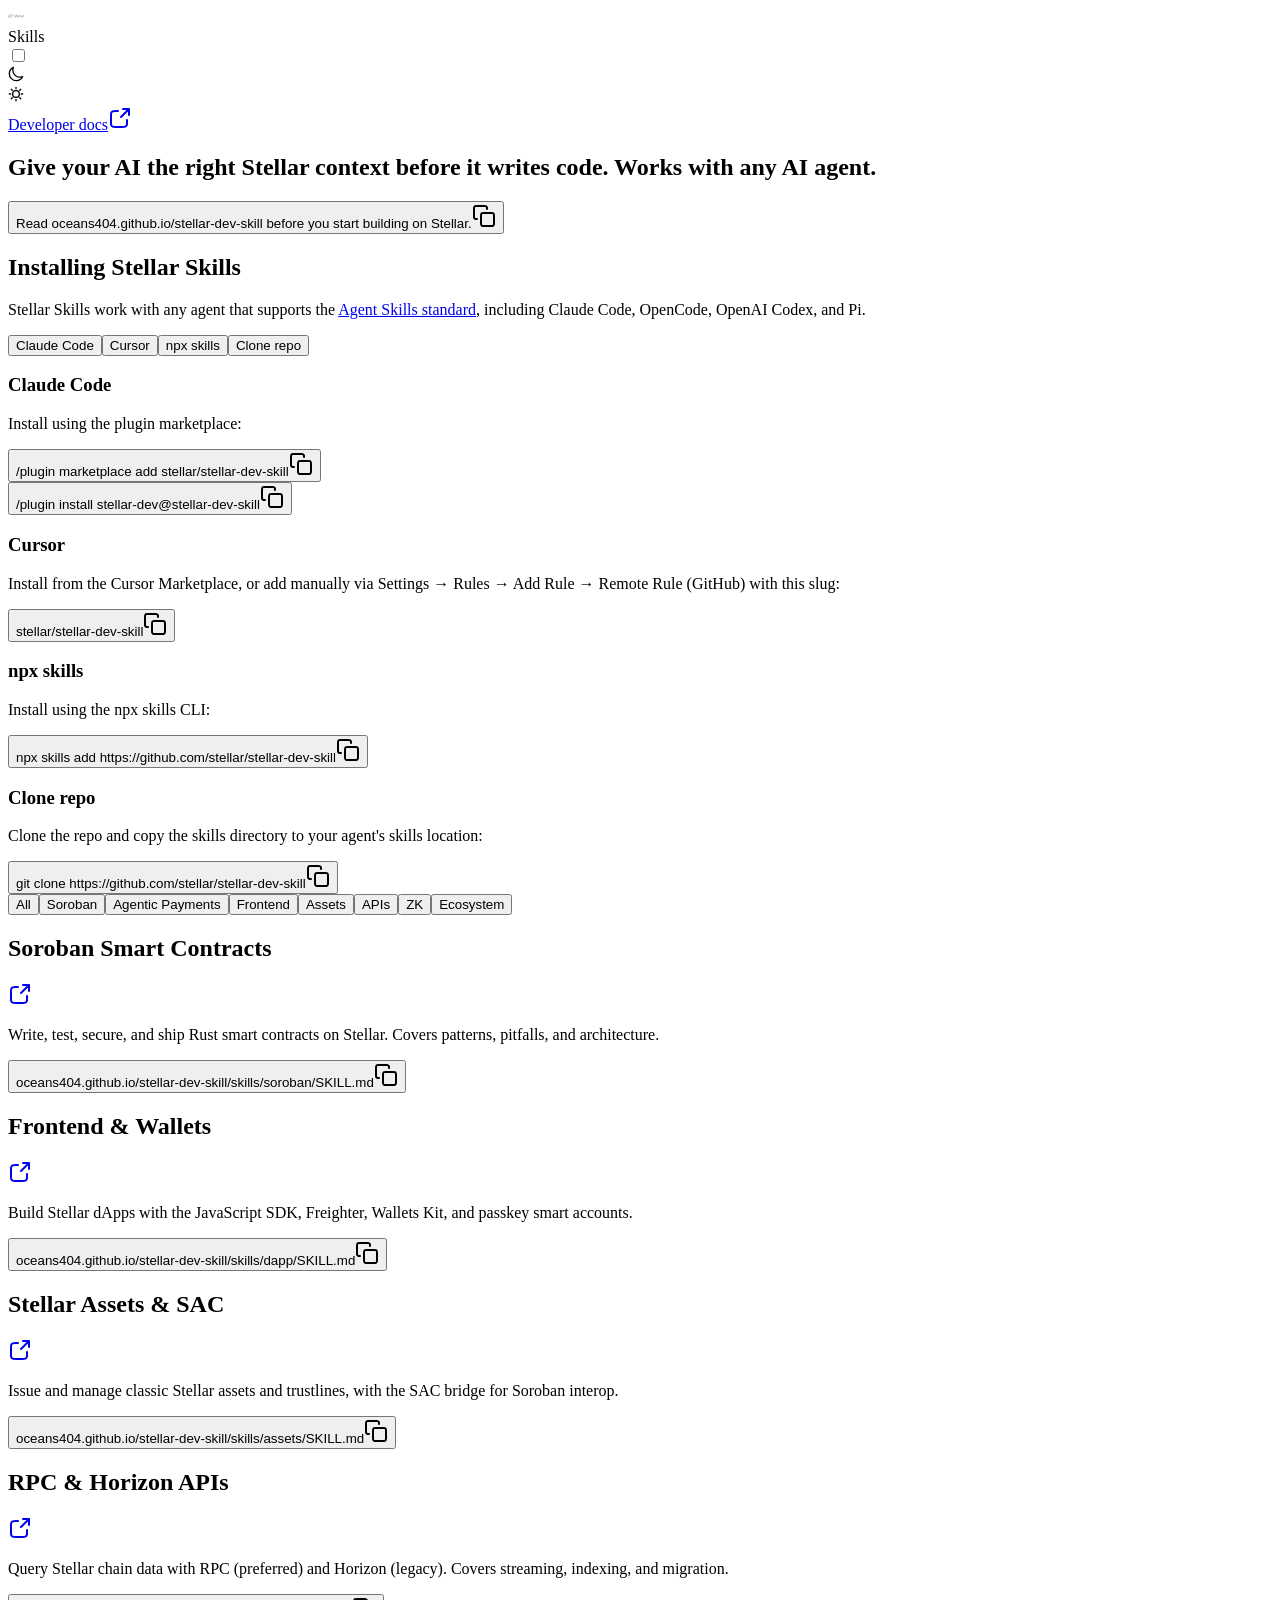
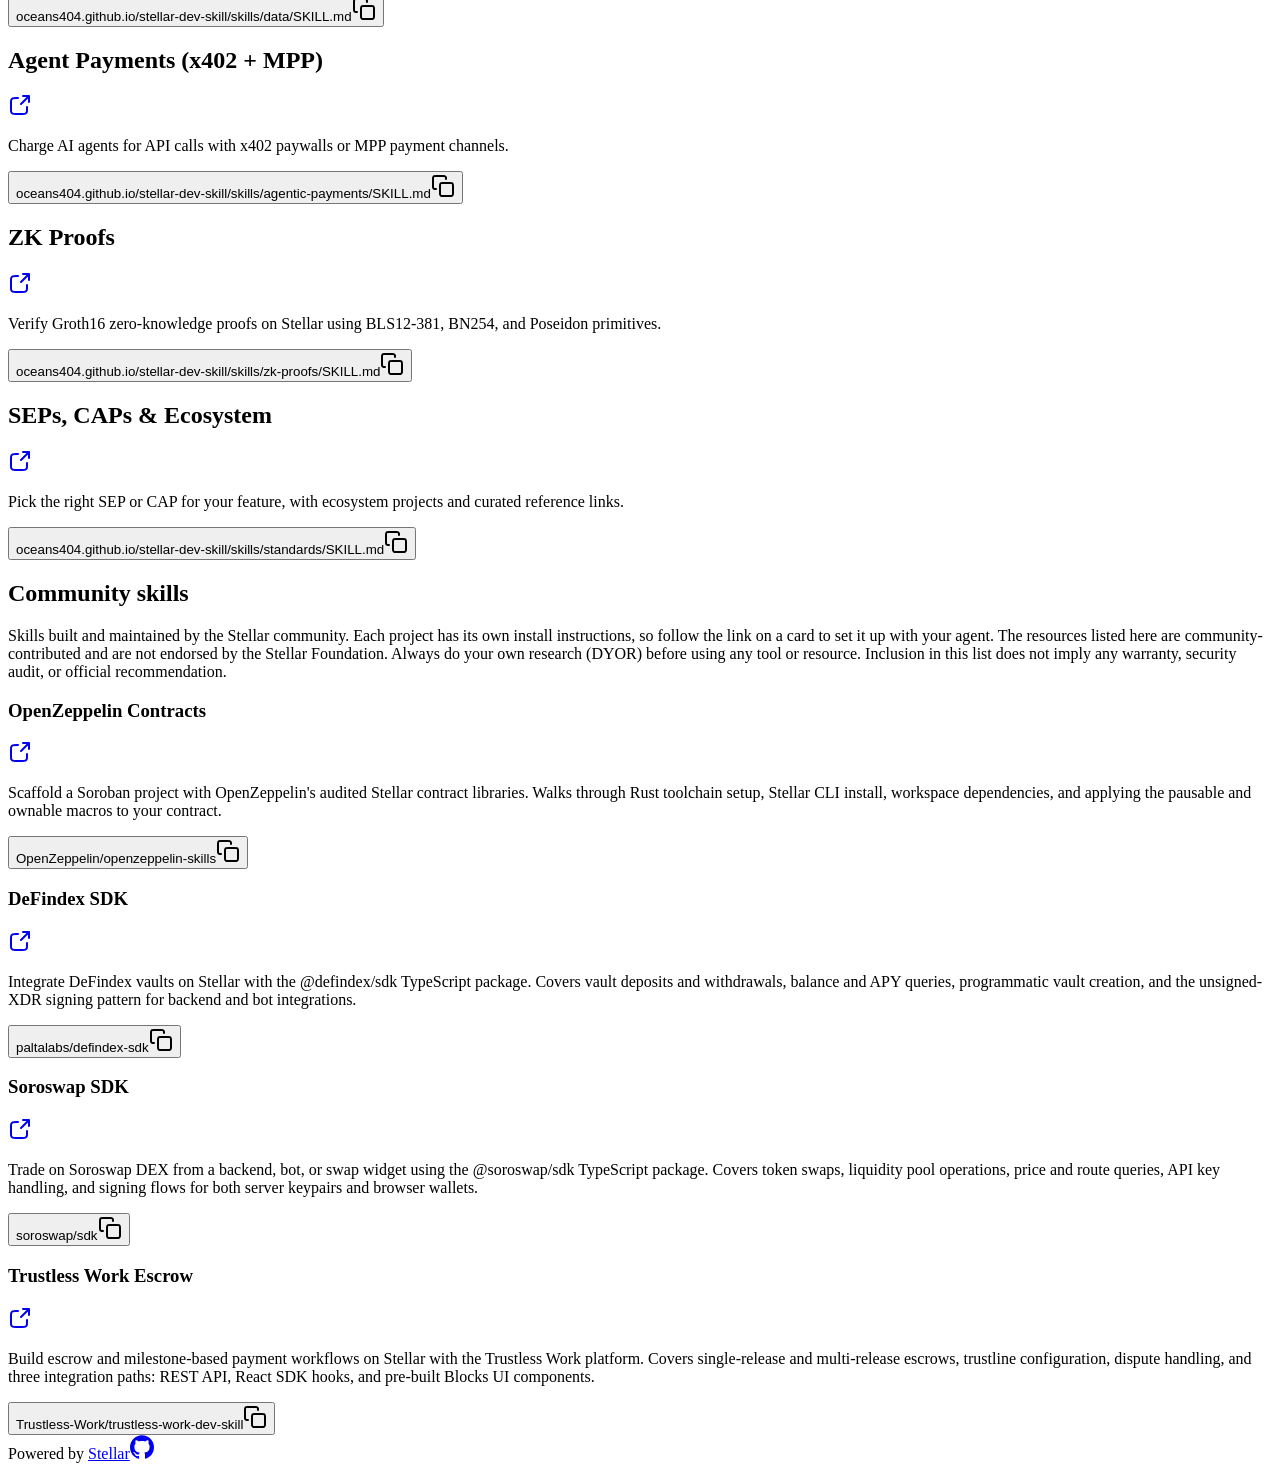
==== index.html @ 186292cc "deploy: main @ 0f9f82e3f1a7d13d41f9d103a4d87fba405cbcc7 0f9f82e3f1a7d13d41f9d103a4d87fba405cbcc7" ====
<!DOCTYPE html><!--_ul9q_LbLYGace8l5_ao6--><html lang="en"><head><meta charSet="utf-8"/><meta name="viewport" content="width=device-width, initial-scale=1"/><link rel="stylesheet" href="/stellar-dev-skill/_next/static/css/1e5ff19a35d31f50.css" data-precedence="next"/><link rel="stylesheet" href="/stellar-dev-skill/_next/static/css/e4cf4849244e9364.css" data-precedence="next"/><link rel="stylesheet" href="/stellar-dev-skill/_next/static/css/e3f164f905f3bc2f.css" data-precedence="next"/><link rel="preload" as="script" fetchPriority="low" href="/stellar-dev-skill/_next/static/chunks/webpack-e088dba3e95c92e0.js"/><script src="/stellar-dev-skill/_next/static/chunks/501a8e5c-ddadf1c3e274f299.js" async=""></script><script src="/stellar-dev-skill/_next/static/chunks/608-50959dbdc75a2ea4.js" async=""></script><script src="/stellar-dev-skill/_next/static/chunks/main-app-37924697416c7e45.js" async=""></script><script src="/stellar-dev-skill/_next/static/chunks/app/error-b08f83622450583a.js" async=""></script><script src="/stellar-dev-skill/_next/static/chunks/app/not-found-08187927f592ade0.js" async=""></script><script src="/stellar-dev-skill/_next/static/chunks/app/layout-a905066209b4010d.js" async=""></script><script src="/stellar-dev-skill/_next/static/chunks/app/global-error-5aeafbff38c1bd12.js" async=""></script><script src="/stellar-dev-skill/_next/static/chunks/c83ec69c-a91c99aa23ae2a50.js" async=""></script><script src="/stellar-dev-skill/_next/static/chunks/app/page-80a996606881df35.js" async=""></script><link rel="preload" href="https://www.googletagmanager.com/gtm.js?id=GTM-KCNDDL3" as="script"/><title>Stellar Skills</title><meta name="description" content="Agent-readable documentation for building on the Stellar network."/><link rel="icon" href="/stellar-dev-skill/favicon.ico" type="image/x-icon" sizes="32x32"/><link rel="icon" href="/stellar-dev-skill/icon.svg?756aac92ff9f66b3" type="image/svg+xml" sizes="any"/><link rel="icon" href="/stellar-dev-skill/icon1.png?199c7ac628608d01" type="image/png" sizes="192x192"/><link rel="icon" href="/stellar-dev-skill/icon2.png?77839b6e1bcdd0eb" type="image/png" sizes="512x512"/><link rel="apple-touch-icon" href="/stellar-dev-skill/apple-icon.png?7c0b103b302a5207" type="image/png" sizes="192x192"/><script src="/stellar-dev-skill/_next/static/chunks/polyfills-42372ed130431b0a.js" noModule=""></script></head><body class="sds-theme-light" data-sds-theme="sds-theme-light"><div hidden=""><!--$--><!--/$--></div><div id="root"><div class="SkillsLanding"><header class="SkillsLanding__header"><div class="SkillsLanding__logo"><svg xmlns="http://www.w3.org/2000/svg" width="1em" height="1em" fill="var(--sds-logo-fill, #8F8F8F)" viewBox="0 0 128 32"><g clip-path="url(#stellar_svg__a)"><path d="M18.687 0a15.75 15.75 0 0 1 9.1 2.883l-.198.102-2.533 1.292a13.1 13.1 0 0 0-6.37-1.642h-.102c-1.72.017-3.398.359-4.982 1.018a13.2 13.2 0 0 0-4.22 2.83 13.09 13.09 0 0 0-3.852 9.299c0 .573.034 1.146.111 1.72l.026.179.162-.086L37.356 1.523v2.96l-5.281 2.694-2.594 1.317L6.43 20.256l-.103.06-2.38 1.206v-.009l-.111.051L0 23.524v-2.96l1.301-.66a3.02 3.02 0 0 0 1.644-2.925 19 19 0 0 1-.043-1.206A15.76 15.76 0 0 1 7.524 4.602a15.7 15.7 0 0 1 5.017-3.387A16.2 16.2 0 0 1 18.687 0M55.727 5.055c3.809.009 7.224 1.703 8.046 5.791H60.88c-.728-2.455-3.125-3.276-5.265-3.276-1.635 0-4.502.727-4.502 3.097 0 1.873 1.49 2.805 3.45 3.242l2.456.556c3.245.701 7.13 1.924 7.13 6.193 0 4.148-3.86 6.338-8.071 6.338-5 0-8.158-2.72-8.715-6.954h2.928c.556 2.925 2.602 4.44 5.847 4.44 3.124 0 4.939-1.49 4.939-3.568 0-2.224-1.9-3.156-4.563-3.738l-2.628-.556c-2.893-.641-5.82-2.25-5.82-5.782 0-4.03 4.236-5.783 7.66-5.783M71.786 26.62c-3.014 0-3.716-.676-3.716-3.944v-9.64h-2.482v-2.13h2.482V6.963h2.663v3.943h2.978v2.13h-2.978v9.315c0 1.634.12 2.045 1.635 2.045h1.344v2.224z"></path><path fill-rule="evenodd" d="M87.014 22.069c-.676 1.548-1.96 2.6-4.297 2.6s-4.734-1.642-4.862-5.03h12.104c.35-4.97-2.543-8.998-7.336-8.998-4.298 0-7.627 3.182-7.627 8.152 0 4.645 2.747 8.212 7.72 8.212 3.827 0 6.318-2.216 7.046-4.936zm-4.383-9.144c2.808 0 4.469 2.215 4.528 4.44h-9.262c.231-3.157 2.363-4.44 4.734-4.44M103.544 22.471c-.009-3.704 4.168-4.79 10.631-5.517v-.377c0-2.865-1.609-3.823-3.569-3.823-2.192 0-3.476 1.197-3.596 3.122h-2.747c.265-3.387 3.244-5.286 6.317-5.286 4.323 0 6.283 2.07 6.258 6.483l-.026 3.619c-.026 2.626.12 4.44.411 5.928h-2.688a18 18 0 0 1-.206-2.165c-.967 1.609-2.602 2.541-5.375 2.541-2.954 0-5.41-1.634-5.41-4.525m2.944-.051c0 1.488 1.139 2.48 3.039 2.48 2.483 0 4.854-1.137 4.854-4.85v-.992c-4.828.496-7.893 1.198-7.893 3.362" clip-rule="evenodd"></path><path d="M122.83 18.39c0-3.446 1.224-4.824 3.681-4.824.344 0 .726.038 1.146.079l.343.033v-2.832c-.291-.025-.522-.025-.788-.025-2.045.06-3.655 1.052-4.442 2.831v-2.746h-2.603v15.722h2.663zM36.064 12.06l1.301-.658v-2.96L7.858 23.48l-2.593 1.318L0 27.484v2.96l31.527-16.04.163-.085.025.18c.077.573.112 1.155.112 1.728 0 3.507-1.37 6.817-3.852 9.298a13.2 13.2 0 0 1-4.22 2.831 12.9 12.9 0 0 1-4.983 1.018h-.094a13.15 13.15 0 0 1-6.386-1.65l-.102.05-2.62 1.335c.925.65 1.918 1.206 2.962 1.65A15.75 15.75 0 0 0 18.678 32a15.72 15.72 0 0 0 11.163-4.628 15.76 15.76 0 0 0 4.623-11.171c0-.402-.01-.813-.044-1.215a3.02 3.02 0 0 1 1.644-2.925M92.484 26.62V5.44h2.662v21.18zM98.416 5.44v21.18h2.662V5.44z"></path></g><defs><clipPath id="stellar_svg__a"><path fill="#fff" d="M0 0h128v32H0z"></path></clipPath></defs></svg><div class="Badge Badge--secondary Badge--md">Skills</div></div><div class="SkillsLanding__headerActions"><div><label class="Toggle Toggle--md" for="theme-switch" title="Switch to dark theme"><input class="Toggle__input" type="checkbox" id="theme-switch" name="theme-switch"/><div class="Toggle__track"><div class="Toggle__track__thumb"><div class="Toggle__track__icon Toggle__track__icon--checked"><svg xmlns="http://www.w3.org/2000/svg" width="1em" height="1em" fill="none" stroke="currentColor" viewBox="0 0 24 24"><path stroke-linecap="round" stroke-linejoin="round" stroke-width="2" d="M22 15.844a10.4 10.4 0 0 1-4.306.925c-5.779 0-10.463-4.684-10.463-10.462 0-1.536.33-2.994.925-4.307A10.46 10.46 0 0 0 2 11.538C2 17.316 6.684 22 12.462 22c4.243 0 7.896-2.526 9.538-6.156"></path></svg></div><div class="Toggle__track__icon Toggle__track__icon--unchecked"><svg xmlns="http://www.w3.org/2000/svg" width="1em" height="1em" fill="none" stroke="currentColor" viewBox="0 0 24 24"><path stroke-linecap="round" stroke-linejoin="round" stroke-width="2" d="M12 2v2m0 16v2M4 12H2m4.314-5.686L4.9 4.9m12.786 1.414L19.1 4.9M6.314 17.69 4.9 19.104m12.786-1.414 1.414 1.414M22 12h-2m-3 0a5 5 0 1 1-10 0 5 5 0 0 1 10 0"></path></svg></div></div></div></label></div><a href="https://developers.stellar.org/docs" target="_blank" rel="noopener noreferrer" class="SkillsLanding__headerLink">Developer docs<svg width="24" height="24" viewBox="0 0 24 24" fill="none" xmlns="http://www.w3.org/2000/svg" stroke="currentColor" aria-hidden="true"><path d="M21 9L21 3M21 3H15M21 3L13 11M10 5H7.8C6.11984 5 5.27976 5 4.63803 5.32698C4.07354 5.6146 3.6146 6.07354 3.32698 6.63803C3 7.27976 3 8.11984 3 9.8V16.2C3 17.8802 3 18.7202 3.32698 19.362C3.6146 19.9265 4.07354 20.3854 4.63803 20.673C5.27976 21 6.11984 21 7.8 21H14.2C15.8802 21 16.7202 21 17.362 20.673C17.9265 20.3854 18.3854 19.9265 18.673 19.362C19 18.7202 19 17.8802 19 16.2V14" stroke-width="2" stroke-linecap="round" stroke-linejoin="round"></path></svg></a></div></header><main class="SkillsLanding__main"><section class="SkillsLanding__hero"><h1 class="SkillsLanding__title">Give your AI the right Stellar context before it writes code. Works with any AI agent.</h1><div class="SkillsLanding__pill"><div class="SkillsCopyPill__wrapper"><button type="button" class="SkillsCopyPill" aria-label="Copy Read oceans404.github.io/stellar-dev-skill before you start building on Stellar." data-copied="false"><span class="SkillsCopyPill__text">Read oceans404.github.io/stellar-dev-skill before you start building on Stellar.</span><span class="SkillsCopyPill__copyIcon"><svg width="24" height="24" viewBox="0 0 24 24" fill="none" xmlns="http://www.w3.org/2000/svg" stroke="currentColor" aria-hidden="true"><path d="M5 15C4.06812 15 3.60218 15 3.23463 14.8478C2.74458 14.6448 2.35523 14.2554 2.15224 13.7654C2 13.3978 2 12.9319 2 12V5.2C2 4.0799 2 3.51984 2.21799 3.09202C2.40973 2.71569 2.71569 2.40973 3.09202 2.21799C3.51984 2 4.0799 2 5.2 2H12C12.9319 2 13.3978 2 13.7654 2.15224C14.2554 2.35523 14.6448 2.74458 14.8478 3.23463C15 3.60218 15 4.06812 15 5M12.2 22H18.8C19.9201 22 20.4802 22 20.908 21.782C21.2843 21.5903 21.5903 21.2843 21.782 20.908C22 20.4802 22 19.9201 22 18.8V12.2C22 11.0799 22 10.5198 21.782 10.092C21.5903 9.71569 21.2843 9.40973 20.908 9.21799C20.4802 9 19.9201 9 18.8 9H12.2C11.0799 9 10.5198 9 10.092 9.21799C9.71569 9.40973 9.40973 9.71569 9.21799 10.092C9 10.5198 9 11.0799 9 12.2V18.8C9 19.9201 9 20.4802 9.21799 20.908C9.40973 21.2843 9.71569 21.5903 10.092 21.782C10.5198 22 11.0799 22 12.2 22Z" stroke-width="2" stroke-linecap="round" stroke-linejoin="round"></path></svg></span></button></div></div></section><section class="SkillsLanding__installing" aria-label="Installing"><h2 class="SkillsLanding__sectionTitle">Installing Stellar Skills</h2><p class="SkillsLanding__sectionDescription">Stellar Skills work with any agent that supports the<!-- --> <a href="https://agentskills.io" target="_blank" rel="noopener noreferrer" class="SkillsLanding__inlineLink">Agent Skills standard</a>, including Claude Code, OpenCode, OpenAI Codex, and Pi.</p><div class="SkillsLanding__filters" role="tablist" aria-label="Filter installation method"><button type="button" role="tab" id="_R_qdbrb_-tab-Claude Code" aria-controls="_R_qdbrb_-panel" aria-selected="true" tabindex="0" class="SkillsLanding__filterTab" data-is-active="true">Claude Code</button><button type="button" role="tab" id="_R_qdbrb_-tab-Cursor" aria-controls="_R_qdbrb_-panel" aria-selected="false" tabindex="-1" class="SkillsLanding__filterTab" data-is-active="false">Cursor</button><button type="button" role="tab" id="_R_qdbrb_-tab-npx skills" aria-controls="_R_qdbrb_-panel" aria-selected="false" tabindex="-1" class="SkillsLanding__filterTab" data-is-active="false">npx skills</button><button type="button" role="tab" id="_R_qdbrb_-tab-Clone repo" aria-controls="_R_qdbrb_-panel" aria-selected="false" tabindex="-1" class="SkillsLanding__filterTab" data-is-active="false">Clone repo</button></div><div role="tabpanel" id="_R_qdbrb_-panel" aria-labelledby="_R_qdbrb_-tab-Claude Code" class="SkillsLanding__installerPanel" data-active-filter="Claude Code"><div class="SkillsLanding__filterItem" data-category="Claude Code"><div class="Card Card--primary"><div class="SkillsCard"><h3 class="SkillsCard__title">Claude Code</h3><p class="SkillsCard__description">Install using the plugin marketplace:</p><div class="SkillsCard__commands"><div class="SkillsCard__pathWrapper"><button type="button" class="SkillsCard__pathButton" aria-label="Copy /plugin marketplace add stellar/stellar-dev-skill" data-copied="false"><span class="SkillsCard__pathText">/plugin marketplace add stellar/stellar-dev-skill</span><svg width="24" height="24" viewBox="0 0 24 24" fill="none" xmlns="http://www.w3.org/2000/svg" stroke="currentColor" aria-hidden="true"><path d="M5 15C4.06812 15 3.60218 15 3.23463 14.8478C2.74458 14.6448 2.35523 14.2554 2.15224 13.7654C2 13.3978 2 12.9319 2 12V5.2C2 4.0799 2 3.51984 2.21799 3.09202C2.40973 2.71569 2.71569 2.40973 3.09202 2.21799C3.51984 2 4.0799 2 5.2 2H12C12.9319 2 13.3978 2 13.7654 2.15224C14.2554 2.35523 14.6448 2.74458 14.8478 3.23463C15 3.60218 15 4.06812 15 5M12.2 22H18.8C19.9201 22 20.4802 22 20.908 21.782C21.2843 21.5903 21.5903 21.2843 21.782 20.908C22 20.4802 22 19.9201 22 18.8V12.2C22 11.0799 22 10.5198 21.782 10.092C21.5903 9.71569 21.2843 9.40973 20.908 9.21799C20.4802 9 19.9201 9 18.8 9H12.2C11.0799 9 10.5198 9 10.092 9.21799C9.71569 9.40973 9.40973 9.71569 9.21799 10.092C9 10.5198 9 11.0799 9 12.2V18.8C9 19.9201 9 20.4802 9.21799 20.908C9.40973 21.2843 9.71569 21.5903 10.092 21.782C10.5198 22 11.0799 22 12.2 22Z" stroke-width="2" stroke-linecap="round" stroke-linejoin="round"></path></svg></button></div><div class="SkillsCard__pathWrapper"><button type="button" class="SkillsCard__pathButton" aria-label="Copy /plugin install stellar-dev@stellar-dev-skill" data-copied="false"><span class="SkillsCard__pathText">/plugin install stellar-dev@stellar-dev-skill</span><svg width="24" height="24" viewBox="0 0 24 24" fill="none" xmlns="http://www.w3.org/2000/svg" stroke="currentColor" aria-hidden="true"><path d="M5 15C4.06812 15 3.60218 15 3.23463 14.8478C2.74458 14.6448 2.35523 14.2554 2.15224 13.7654C2 13.3978 2 12.9319 2 12V5.2C2 4.0799 2 3.51984 2.21799 3.09202C2.40973 2.71569 2.71569 2.40973 3.09202 2.21799C3.51984 2 4.0799 2 5.2 2H12C12.9319 2 13.3978 2 13.7654 2.15224C14.2554 2.35523 14.6448 2.74458 14.8478 3.23463C15 3.60218 15 4.06812 15 5M12.2 22H18.8C19.9201 22 20.4802 22 20.908 21.782C21.2843 21.5903 21.5903 21.2843 21.782 20.908C22 20.4802 22 19.9201 22 18.8V12.2C22 11.0799 22 10.5198 21.782 10.092C21.5903 9.71569 21.2843 9.40973 20.908 9.21799C20.4802 9 19.9201 9 18.8 9H12.2C11.0799 9 10.5198 9 10.092 9.21799C9.71569 9.40973 9.40973 9.71569 9.21799 10.092C9 10.5198 9 11.0799 9 12.2V18.8C9 19.9201 9 20.4802 9.21799 20.908C9.40973 21.2843 9.71569 21.5903 10.092 21.782C10.5198 22 11.0799 22 12.2 22Z" stroke-width="2" stroke-linecap="round" stroke-linejoin="round"></path></svg></button></div></div></div></div></div><div class="SkillsLanding__filterItem" data-category="Cursor"><div class="Card Card--primary"><div class="SkillsCard"><h3 class="SkillsCard__title">Cursor</h3><p class="SkillsCard__description">Install from the Cursor Marketplace, or add manually via Settings → Rules → Add Rule → Remote Rule (GitHub) with this slug:</p><div class="SkillsCard__commands"><div class="SkillsCard__pathWrapper"><button type="button" class="SkillsCard__pathButton" aria-label="Copy stellar/stellar-dev-skill" data-copied="false"><span class="SkillsCard__pathText">stellar/stellar-dev-skill</span><svg width="24" height="24" viewBox="0 0 24 24" fill="none" xmlns="http://www.w3.org/2000/svg" stroke="currentColor" aria-hidden="true"><path d="M5 15C4.06812 15 3.60218 15 3.23463 14.8478C2.74458 14.6448 2.35523 14.2554 2.15224 13.7654C2 13.3978 2 12.9319 2 12V5.2C2 4.0799 2 3.51984 2.21799 3.09202C2.40973 2.71569 2.71569 2.40973 3.09202 2.21799C3.51984 2 4.0799 2 5.2 2H12C12.9319 2 13.3978 2 13.7654 2.15224C14.2554 2.35523 14.6448 2.74458 14.8478 3.23463C15 3.60218 15 4.06812 15 5M12.2 22H18.8C19.9201 22 20.4802 22 20.908 21.782C21.2843 21.5903 21.5903 21.2843 21.782 20.908C22 20.4802 22 19.9201 22 18.8V12.2C22 11.0799 22 10.5198 21.782 10.092C21.5903 9.71569 21.2843 9.40973 20.908 9.21799C20.4802 9 19.9201 9 18.8 9H12.2C11.0799 9 10.5198 9 10.092 9.21799C9.71569 9.40973 9.40973 9.71569 9.21799 10.092C9 10.5198 9 11.0799 9 12.2V18.8C9 19.9201 9 20.4802 9.21799 20.908C9.40973 21.2843 9.71569 21.5903 10.092 21.782C10.5198 22 11.0799 22 12.2 22Z" stroke-width="2" stroke-linecap="round" stroke-linejoin="round"></path></svg></button></div></div></div></div></div><div class="SkillsLanding__filterItem" data-category="npx skills"><div class="Card Card--primary"><div class="SkillsCard"><h3 class="SkillsCard__title">npx skills</h3><p class="SkillsCard__description">Install using the npx skills CLI:</p><div class="SkillsCard__commands"><div class="SkillsCard__pathWrapper"><button type="button" class="SkillsCard__pathButton" aria-label="Copy npx skills add https://github.com/stellar/stellar-dev-skill" data-copied="false"><span class="SkillsCard__pathText">npx skills add https://github.com/stellar/stellar-dev-skill</span><svg width="24" height="24" viewBox="0 0 24 24" fill="none" xmlns="http://www.w3.org/2000/svg" stroke="currentColor" aria-hidden="true"><path d="M5 15C4.06812 15 3.60218 15 3.23463 14.8478C2.74458 14.6448 2.35523 14.2554 2.15224 13.7654C2 13.3978 2 12.9319 2 12V5.2C2 4.0799 2 3.51984 2.21799 3.09202C2.40973 2.71569 2.71569 2.40973 3.09202 2.21799C3.51984 2 4.0799 2 5.2 2H12C12.9319 2 13.3978 2 13.7654 2.15224C14.2554 2.35523 14.6448 2.74458 14.8478 3.23463C15 3.60218 15 4.06812 15 5M12.2 22H18.8C19.9201 22 20.4802 22 20.908 21.782C21.2843 21.5903 21.5903 21.2843 21.782 20.908C22 20.4802 22 19.9201 22 18.8V12.2C22 11.0799 22 10.5198 21.782 10.092C21.5903 9.71569 21.2843 9.40973 20.908 9.21799C20.4802 9 19.9201 9 18.8 9H12.2C11.0799 9 10.5198 9 10.092 9.21799C9.71569 9.40973 9.40973 9.71569 9.21799 10.092C9 10.5198 9 11.0799 9 12.2V18.8C9 19.9201 9 20.4802 9.21799 20.908C9.40973 21.2843 9.71569 21.5903 10.092 21.782C10.5198 22 11.0799 22 12.2 22Z" stroke-width="2" stroke-linecap="round" stroke-linejoin="round"></path></svg></button></div></div></div></div></div><div class="SkillsLanding__filterItem" data-category="Clone repo"><div class="Card Card--primary"><div class="SkillsCard"><h3 class="SkillsCard__title">Clone repo</h3><p class="SkillsCard__description">Clone the repo and copy the skills directory to your agent&#x27;s skills location:</p><div class="SkillsCard__commands"><div class="SkillsCard__pathWrapper"><button type="button" class="SkillsCard__pathButton" aria-label="Copy git clone https://github.com/stellar/stellar-dev-skill" data-copied="false"><span class="SkillsCard__pathText">git clone https://github.com/stellar/stellar-dev-skill</span><svg width="24" height="24" viewBox="0 0 24 24" fill="none" xmlns="http://www.w3.org/2000/svg" stroke="currentColor" aria-hidden="true"><path d="M5 15C4.06812 15 3.60218 15 3.23463 14.8478C2.74458 14.6448 2.35523 14.2554 2.15224 13.7654C2 13.3978 2 12.9319 2 12V5.2C2 4.0799 2 3.51984 2.21799 3.09202C2.40973 2.71569 2.71569 2.40973 3.09202 2.21799C3.51984 2 4.0799 2 5.2 2H12C12.9319 2 13.3978 2 13.7654 2.15224C14.2554 2.35523 14.6448 2.74458 14.8478 3.23463C15 3.60218 15 4.06812 15 5M12.2 22H18.8C19.9201 22 20.4802 22 20.908 21.782C21.2843 21.5903 21.5903 21.2843 21.782 20.908C22 20.4802 22 19.9201 22 18.8V12.2C22 11.0799 22 10.5198 21.782 10.092C21.5903 9.71569 21.2843 9.40973 20.908 9.21799C20.4802 9 19.9201 9 18.8 9H12.2C11.0799 9 10.5198 9 10.092 9.21799C9.71569 9.40973 9.40973 9.71569 9.21799 10.092C9 10.5198 9 11.0799 9 12.2V18.8C9 19.9201 9 20.4802 9.21799 20.908C9.40973 21.2843 9.71569 21.5903 10.092 21.782C10.5198 22 11.0799 22 12.2 22Z" stroke-width="2" stroke-linecap="round" stroke-linejoin="round"></path></svg></button></div></div></div></div></div></div></section><section class="SkillsLanding__cards" aria-label="Skills list"><div class="SkillsLanding__filters" role="tablist" aria-label="Filter skills"><button type="button" role="tab" id="_R_3dbrb_-tab-All" aria-controls="_R_3dbrb_-panel" aria-selected="true" tabindex="0" class="SkillsLanding__filterTab" data-is-active="true">All</button><button type="button" role="tab" id="_R_3dbrb_-tab-Soroban" aria-controls="_R_3dbrb_-panel" aria-selected="false" tabindex="-1" class="SkillsLanding__filterTab" data-is-active="false">Soroban</button><button type="button" role="tab" id="_R_3dbrb_-tab-Agentic Payments" aria-controls="_R_3dbrb_-panel" aria-selected="false" tabindex="-1" class="SkillsLanding__filterTab" data-is-active="false">Agentic Payments</button><button type="button" role="tab" id="_R_3dbrb_-tab-Frontend" aria-controls="_R_3dbrb_-panel" aria-selected="false" tabindex="-1" class="SkillsLanding__filterTab" data-is-active="false">Frontend</button><button type="button" role="tab" id="_R_3dbrb_-tab-Assets" aria-controls="_R_3dbrb_-panel" aria-selected="false" tabindex="-1" class="SkillsLanding__filterTab" data-is-active="false">Assets</button><button type="button" role="tab" id="_R_3dbrb_-tab-APIs" aria-controls="_R_3dbrb_-panel" aria-selected="false" tabindex="-1" class="SkillsLanding__filterTab" data-is-active="false">APIs</button><button type="button" role="tab" id="_R_3dbrb_-tab-ZK" aria-controls="_R_3dbrb_-panel" aria-selected="false" tabindex="-1" class="SkillsLanding__filterTab" data-is-active="false">ZK</button><button type="button" role="tab" id="_R_3dbrb_-tab-Ecosystem" aria-controls="_R_3dbrb_-panel" aria-selected="false" tabindex="-1" class="SkillsLanding__filterTab" data-is-active="false">Ecosystem</button></div><div role="tabpanel" id="_R_3dbrb_-panel" aria-labelledby="_R_3dbrb_-tab-All" class="SkillsLanding__filterPanel" data-active-filter="All"><div data-category="Soroban" class="SkillsLanding__filterItem"><div class="Card Card--primary"><div class="SkillsCard"><div class="SkillsCard__header"><h2 class="SkillsCard__title">Soroban Smart Contracts</h2><a href="https://github.com/oceans404/stellar-dev-skill/blob/main/skills/soroban/SKILL.md" target="_blank" rel="noopener noreferrer" aria-label="View Soroban Smart Contracts source" class="SkillsCard__sourceLink"><svg width="24" height="24" viewBox="0 0 24 24" fill="none" xmlns="http://www.w3.org/2000/svg" stroke="currentColor" aria-hidden="true"><path d="M21 9L21 3M21 3H15M21 3L13 11M10 5H7.8C6.11984 5 5.27976 5 4.63803 5.32698C4.07354 5.6146 3.6146 6.07354 3.32698 6.63803C3 7.27976 3 8.11984 3 9.8V16.2C3 17.8802 3 18.7202 3.32698 19.362C3.6146 19.9265 4.07354 20.3854 4.63803 20.673C5.27976 21 6.11984 21 7.8 21H14.2C15.8802 21 16.7202 21 17.362 20.673C17.9265 20.3854 18.3854 19.9265 18.673 19.362C19 18.7202 19 17.8802 19 16.2V14" stroke-width="2" stroke-linecap="round" stroke-linejoin="round"></path></svg></a></div><p class="SkillsCard__description">Write, test, secure, and ship Rust smart contracts on Stellar. Covers patterns, pitfalls, and architecture.</p><div class="SkillsCard__pathWrapper"><button type="button" class="SkillsCard__pathButton" aria-label="Copy oceans404.github.io/stellar-dev-skill/skills/soroban/SKILL.md" data-copied="false"><span class="SkillsCard__pathText">oceans404.github.io/stellar-dev-skill/skills/soroban/SKILL.md</span><svg width="24" height="24" viewBox="0 0 24 24" fill="none" xmlns="http://www.w3.org/2000/svg" stroke="currentColor" aria-hidden="true"><path d="M5 15C4.06812 15 3.60218 15 3.23463 14.8478C2.74458 14.6448 2.35523 14.2554 2.15224 13.7654C2 13.3978 2 12.9319 2 12V5.2C2 4.0799 2 3.51984 2.21799 3.09202C2.40973 2.71569 2.71569 2.40973 3.09202 2.21799C3.51984 2 4.0799 2 5.2 2H12C12.9319 2 13.3978 2 13.7654 2.15224C14.2554 2.35523 14.6448 2.74458 14.8478 3.23463C15 3.60218 15 4.06812 15 5M12.2 22H18.8C19.9201 22 20.4802 22 20.908 21.782C21.2843 21.5903 21.5903 21.2843 21.782 20.908C22 20.4802 22 19.9201 22 18.8V12.2C22 11.0799 22 10.5198 21.782 10.092C21.5903 9.71569 21.2843 9.40973 20.908 9.21799C20.4802 9 19.9201 9 18.8 9H12.2C11.0799 9 10.5198 9 10.092 9.21799C9.71569 9.40973 9.40973 9.71569 9.21799 10.092C9 10.5198 9 11.0799 9 12.2V18.8C9 19.9201 9 20.4802 9.21799 20.908C9.40973 21.2843 9.71569 21.5903 10.092 21.782C10.5198 22 11.0799 22 12.2 22Z" stroke-width="2" stroke-linecap="round" stroke-linejoin="round"></path></svg></button></div></div></div></div><div data-category="Frontend" class="SkillsLanding__filterItem"><div class="Card Card--primary"><div class="SkillsCard"><div class="SkillsCard__header"><h2 class="SkillsCard__title">Frontend &amp; Wallets</h2><a href="https://github.com/oceans404/stellar-dev-skill/blob/main/skills/dapp/SKILL.md" target="_blank" rel="noopener noreferrer" aria-label="View Frontend &amp; Wallets source" class="SkillsCard__sourceLink"><svg width="24" height="24" viewBox="0 0 24 24" fill="none" xmlns="http://www.w3.org/2000/svg" stroke="currentColor" aria-hidden="true"><path d="M21 9L21 3M21 3H15M21 3L13 11M10 5H7.8C6.11984 5 5.27976 5 4.63803 5.32698C4.07354 5.6146 3.6146 6.07354 3.32698 6.63803C3 7.27976 3 8.11984 3 9.8V16.2C3 17.8802 3 18.7202 3.32698 19.362C3.6146 19.9265 4.07354 20.3854 4.63803 20.673C5.27976 21 6.11984 21 7.8 21H14.2C15.8802 21 16.7202 21 17.362 20.673C17.9265 20.3854 18.3854 19.9265 18.673 19.362C19 18.7202 19 17.8802 19 16.2V14" stroke-width="2" stroke-linecap="round" stroke-linejoin="round"></path></svg></a></div><p class="SkillsCard__description">Build Stellar dApps with the JavaScript SDK, Freighter, Wallets Kit, and passkey smart accounts.</p><div class="SkillsCard__pathWrapper"><button type="button" class="SkillsCard__pathButton" aria-label="Copy oceans404.github.io/stellar-dev-skill/skills/dapp/SKILL.md" data-copied="false"><span class="SkillsCard__pathText">oceans404.github.io/stellar-dev-skill/skills/dapp/SKILL.md</span><svg width="24" height="24" viewBox="0 0 24 24" fill="none" xmlns="http://www.w3.org/2000/svg" stroke="currentColor" aria-hidden="true"><path d="M5 15C4.06812 15 3.60218 15 3.23463 14.8478C2.74458 14.6448 2.35523 14.2554 2.15224 13.7654C2 13.3978 2 12.9319 2 12V5.2C2 4.0799 2 3.51984 2.21799 3.09202C2.40973 2.71569 2.71569 2.40973 3.09202 2.21799C3.51984 2 4.0799 2 5.2 2H12C12.9319 2 13.3978 2 13.7654 2.15224C14.2554 2.35523 14.6448 2.74458 14.8478 3.23463C15 3.60218 15 4.06812 15 5M12.2 22H18.8C19.9201 22 20.4802 22 20.908 21.782C21.2843 21.5903 21.5903 21.2843 21.782 20.908C22 20.4802 22 19.9201 22 18.8V12.2C22 11.0799 22 10.5198 21.782 10.092C21.5903 9.71569 21.2843 9.40973 20.908 9.21799C20.4802 9 19.9201 9 18.8 9H12.2C11.0799 9 10.5198 9 10.092 9.21799C9.71569 9.40973 9.40973 9.71569 9.21799 10.092C9 10.5198 9 11.0799 9 12.2V18.8C9 19.9201 9 20.4802 9.21799 20.908C9.40973 21.2843 9.71569 21.5903 10.092 21.782C10.5198 22 11.0799 22 12.2 22Z" stroke-width="2" stroke-linecap="round" stroke-linejoin="round"></path></svg></button></div></div></div></div><div data-category="Assets" class="SkillsLanding__filterItem"><div class="Card Card--primary"><div class="SkillsCard"><div class="SkillsCard__header"><h2 class="SkillsCard__title">Stellar Assets &amp; SAC</h2><a href="https://github.com/oceans404/stellar-dev-skill/blob/main/skills/assets/SKILL.md" target="_blank" rel="noopener noreferrer" aria-label="View Stellar Assets &amp; SAC source" class="SkillsCard__sourceLink"><svg width="24" height="24" viewBox="0 0 24 24" fill="none" xmlns="http://www.w3.org/2000/svg" stroke="currentColor" aria-hidden="true"><path d="M21 9L21 3M21 3H15M21 3L13 11M10 5H7.8C6.11984 5 5.27976 5 4.63803 5.32698C4.07354 5.6146 3.6146 6.07354 3.32698 6.63803C3 7.27976 3 8.11984 3 9.8V16.2C3 17.8802 3 18.7202 3.32698 19.362C3.6146 19.9265 4.07354 20.3854 4.63803 20.673C5.27976 21 6.11984 21 7.8 21H14.2C15.8802 21 16.7202 21 17.362 20.673C17.9265 20.3854 18.3854 19.9265 18.673 19.362C19 18.7202 19 17.8802 19 16.2V14" stroke-width="2" stroke-linecap="round" stroke-linejoin="round"></path></svg></a></div><p class="SkillsCard__description">Issue and manage classic Stellar assets and trustlines, with the SAC bridge for Soroban interop.</p><div class="SkillsCard__pathWrapper"><button type="button" class="SkillsCard__pathButton" aria-label="Copy oceans404.github.io/stellar-dev-skill/skills/assets/SKILL.md" data-copied="false"><span class="SkillsCard__pathText">oceans404.github.io/stellar-dev-skill/skills/assets/SKILL.md</span><svg width="24" height="24" viewBox="0 0 24 24" fill="none" xmlns="http://www.w3.org/2000/svg" stroke="currentColor" aria-hidden="true"><path d="M5 15C4.06812 15 3.60218 15 3.23463 14.8478C2.74458 14.6448 2.35523 14.2554 2.15224 13.7654C2 13.3978 2 12.9319 2 12V5.2C2 4.0799 2 3.51984 2.21799 3.09202C2.40973 2.71569 2.71569 2.40973 3.09202 2.21799C3.51984 2 4.0799 2 5.2 2H12C12.9319 2 13.3978 2 13.7654 2.15224C14.2554 2.35523 14.6448 2.74458 14.8478 3.23463C15 3.60218 15 4.06812 15 5M12.2 22H18.8C19.9201 22 20.4802 22 20.908 21.782C21.2843 21.5903 21.5903 21.2843 21.782 20.908C22 20.4802 22 19.9201 22 18.8V12.2C22 11.0799 22 10.5198 21.782 10.092C21.5903 9.71569 21.2843 9.40973 20.908 9.21799C20.4802 9 19.9201 9 18.8 9H12.2C11.0799 9 10.5198 9 10.092 9.21799C9.71569 9.40973 9.40973 9.71569 9.21799 10.092C9 10.5198 9 11.0799 9 12.2V18.8C9 19.9201 9 20.4802 9.21799 20.908C9.40973 21.2843 9.71569 21.5903 10.092 21.782C10.5198 22 11.0799 22 12.2 22Z" stroke-width="2" stroke-linecap="round" stroke-linejoin="round"></path></svg></button></div></div></div></div><div data-category="APIs" class="SkillsLanding__filterItem"><div class="Card Card--primary"><div class="SkillsCard"><div class="SkillsCard__header"><h2 class="SkillsCard__title">RPC &amp; Horizon APIs</h2><a href="https://github.com/oceans404/stellar-dev-skill/blob/main/skills/data/SKILL.md" target="_blank" rel="noopener noreferrer" aria-label="View RPC &amp; Horizon APIs source" class="SkillsCard__sourceLink"><svg width="24" height="24" viewBox="0 0 24 24" fill="none" xmlns="http://www.w3.org/2000/svg" stroke="currentColor" aria-hidden="true"><path d="M21 9L21 3M21 3H15M21 3L13 11M10 5H7.8C6.11984 5 5.27976 5 4.63803 5.32698C4.07354 5.6146 3.6146 6.07354 3.32698 6.63803C3 7.27976 3 8.11984 3 9.8V16.2C3 17.8802 3 18.7202 3.32698 19.362C3.6146 19.9265 4.07354 20.3854 4.63803 20.673C5.27976 21 6.11984 21 7.8 21H14.2C15.8802 21 16.7202 21 17.362 20.673C17.9265 20.3854 18.3854 19.9265 18.673 19.362C19 18.7202 19 17.8802 19 16.2V14" stroke-width="2" stroke-linecap="round" stroke-linejoin="round"></path></svg></a></div><p class="SkillsCard__description">Query Stellar chain data with RPC (preferred) and Horizon (legacy). Covers streaming, indexing, and migration.</p><div class="SkillsCard__pathWrapper"><button type="button" class="SkillsCard__pathButton" aria-label="Copy oceans404.github.io/stellar-dev-skill/skills/data/SKILL.md" data-copied="false"><span class="SkillsCard__pathText">oceans404.github.io/stellar-dev-skill/skills/data/SKILL.md</span><svg width="24" height="24" viewBox="0 0 24 24" fill="none" xmlns="http://www.w3.org/2000/svg" stroke="currentColor" aria-hidden="true"><path d="M5 15C4.06812 15 3.60218 15 3.23463 14.8478C2.74458 14.6448 2.35523 14.2554 2.15224 13.7654C2 13.3978 2 12.9319 2 12V5.2C2 4.0799 2 3.51984 2.21799 3.09202C2.40973 2.71569 2.71569 2.40973 3.09202 2.21799C3.51984 2 4.0799 2 5.2 2H12C12.9319 2 13.3978 2 13.7654 2.15224C14.2554 2.35523 14.6448 2.74458 14.8478 3.23463C15 3.60218 15 4.06812 15 5M12.2 22H18.8C19.9201 22 20.4802 22 20.908 21.782C21.2843 21.5903 21.5903 21.2843 21.782 20.908C22 20.4802 22 19.9201 22 18.8V12.2C22 11.0799 22 10.5198 21.782 10.092C21.5903 9.71569 21.2843 9.40973 20.908 9.21799C20.4802 9 19.9201 9 18.8 9H12.2C11.0799 9 10.5198 9 10.092 9.21799C9.71569 9.40973 9.40973 9.71569 9.21799 10.092C9 10.5198 9 11.0799 9 12.2V18.8C9 19.9201 9 20.4802 9.21799 20.908C9.40973 21.2843 9.71569 21.5903 10.092 21.782C10.5198 22 11.0799 22 12.2 22Z" stroke-width="2" stroke-linecap="round" stroke-linejoin="round"></path></svg></button></div></div></div></div><div data-category="Agentic Payments" class="SkillsLanding__filterItem"><div class="Card Card--primary"><div class="SkillsCard"><div class="SkillsCard__header"><h2 class="SkillsCard__title">Agent Payments (x402 + MPP)</h2><a href="https://github.com/oceans404/stellar-dev-skill/blob/main/skills/agentic-payments/SKILL.md" target="_blank" rel="noopener noreferrer" aria-label="View Agent Payments (x402 + MPP) source" class="SkillsCard__sourceLink"><svg width="24" height="24" viewBox="0 0 24 24" fill="none" xmlns="http://www.w3.org/2000/svg" stroke="currentColor" aria-hidden="true"><path d="M21 9L21 3M21 3H15M21 3L13 11M10 5H7.8C6.11984 5 5.27976 5 4.63803 5.32698C4.07354 5.6146 3.6146 6.07354 3.32698 6.63803C3 7.27976 3 8.11984 3 9.8V16.2C3 17.8802 3 18.7202 3.32698 19.362C3.6146 19.9265 4.07354 20.3854 4.63803 20.673C5.27976 21 6.11984 21 7.8 21H14.2C15.8802 21 16.7202 21 17.362 20.673C17.9265 20.3854 18.3854 19.9265 18.673 19.362C19 18.7202 19 17.8802 19 16.2V14" stroke-width="2" stroke-linecap="round" stroke-linejoin="round"></path></svg></a></div><p class="SkillsCard__description">Charge AI agents for API calls with x402 paywalls or MPP payment channels.</p><div class="SkillsCard__pathWrapper"><button type="button" class="SkillsCard__pathButton" aria-label="Copy oceans404.github.io/stellar-dev-skill/skills/agentic-payments/SKILL.md" data-copied="false"><span class="SkillsCard__pathText">oceans404.github.io/stellar-dev-skill/skills/agentic-payments/SKILL.md</span><svg width="24" height="24" viewBox="0 0 24 24" fill="none" xmlns="http://www.w3.org/2000/svg" stroke="currentColor" aria-hidden="true"><path d="M5 15C4.06812 15 3.60218 15 3.23463 14.8478C2.74458 14.6448 2.35523 14.2554 2.15224 13.7654C2 13.3978 2 12.9319 2 12V5.2C2 4.0799 2 3.51984 2.21799 3.09202C2.40973 2.71569 2.71569 2.40973 3.09202 2.21799C3.51984 2 4.0799 2 5.2 2H12C12.9319 2 13.3978 2 13.7654 2.15224C14.2554 2.35523 14.6448 2.74458 14.8478 3.23463C15 3.60218 15 4.06812 15 5M12.2 22H18.8C19.9201 22 20.4802 22 20.908 21.782C21.2843 21.5903 21.5903 21.2843 21.782 20.908C22 20.4802 22 19.9201 22 18.8V12.2C22 11.0799 22 10.5198 21.782 10.092C21.5903 9.71569 21.2843 9.40973 20.908 9.21799C20.4802 9 19.9201 9 18.8 9H12.2C11.0799 9 10.5198 9 10.092 9.21799C9.71569 9.40973 9.40973 9.71569 9.21799 10.092C9 10.5198 9 11.0799 9 12.2V18.8C9 19.9201 9 20.4802 9.21799 20.908C9.40973 21.2843 9.71569 21.5903 10.092 21.782C10.5198 22 11.0799 22 12.2 22Z" stroke-width="2" stroke-linecap="round" stroke-linejoin="round"></path></svg></button></div></div></div></div><div data-category="ZK" class="SkillsLanding__filterItem"><div class="Card Card--primary"><div class="SkillsCard"><div class="SkillsCard__header"><h2 class="SkillsCard__title">ZK Proofs</h2><a href="https://github.com/oceans404/stellar-dev-skill/blob/main/skills/zk-proofs/SKILL.md" target="_blank" rel="noopener noreferrer" aria-label="View ZK Proofs source" class="SkillsCard__sourceLink"><svg width="24" height="24" viewBox="0 0 24 24" fill="none" xmlns="http://www.w3.org/2000/svg" stroke="currentColor" aria-hidden="true"><path d="M21 9L21 3M21 3H15M21 3L13 11M10 5H7.8C6.11984 5 5.27976 5 4.63803 5.32698C4.07354 5.6146 3.6146 6.07354 3.32698 6.63803C3 7.27976 3 8.11984 3 9.8V16.2C3 17.8802 3 18.7202 3.32698 19.362C3.6146 19.9265 4.07354 20.3854 4.63803 20.673C5.27976 21 6.11984 21 7.8 21H14.2C15.8802 21 16.7202 21 17.362 20.673C17.9265 20.3854 18.3854 19.9265 18.673 19.362C19 18.7202 19 17.8802 19 16.2V14" stroke-width="2" stroke-linecap="round" stroke-linejoin="round"></path></svg></a></div><p class="SkillsCard__description">Verify Groth16 zero-knowledge proofs on Stellar using BLS12-381, BN254, and Poseidon primitives.</p><div class="SkillsCard__pathWrapper"><button type="button" class="SkillsCard__pathButton" aria-label="Copy oceans404.github.io/stellar-dev-skill/skills/zk-proofs/SKILL.md" data-copied="false"><span class="SkillsCard__pathText">oceans404.github.io/stellar-dev-skill/skills/zk-proofs/SKILL.md</span><svg width="24" height="24" viewBox="0 0 24 24" fill="none" xmlns="http://www.w3.org/2000/svg" stroke="currentColor" aria-hidden="true"><path d="M5 15C4.06812 15 3.60218 15 3.23463 14.8478C2.74458 14.6448 2.35523 14.2554 2.15224 13.7654C2 13.3978 2 12.9319 2 12V5.2C2 4.0799 2 3.51984 2.21799 3.09202C2.40973 2.71569 2.71569 2.40973 3.09202 2.21799C3.51984 2 4.0799 2 5.2 2H12C12.9319 2 13.3978 2 13.7654 2.15224C14.2554 2.35523 14.6448 2.74458 14.8478 3.23463C15 3.60218 15 4.06812 15 5M12.2 22H18.8C19.9201 22 20.4802 22 20.908 21.782C21.2843 21.5903 21.5903 21.2843 21.782 20.908C22 20.4802 22 19.9201 22 18.8V12.2C22 11.0799 22 10.5198 21.782 10.092C21.5903 9.71569 21.2843 9.40973 20.908 9.21799C20.4802 9 19.9201 9 18.8 9H12.2C11.0799 9 10.5198 9 10.092 9.21799C9.71569 9.40973 9.40973 9.71569 9.21799 10.092C9 10.5198 9 11.0799 9 12.2V18.8C9 19.9201 9 20.4802 9.21799 20.908C9.40973 21.2843 9.71569 21.5903 10.092 21.782C10.5198 22 11.0799 22 12.2 22Z" stroke-width="2" stroke-linecap="round" stroke-linejoin="round"></path></svg></button></div></div></div></div><div data-category="Ecosystem" class="SkillsLanding__filterItem"><div class="Card Card--primary"><div class="SkillsCard"><div class="SkillsCard__header"><h2 class="SkillsCard__title">SEPs, CAPs &amp; Ecosystem</h2><a href="https://github.com/oceans404/stellar-dev-skill/blob/main/skills/standards/SKILL.md" target="_blank" rel="noopener noreferrer" aria-label="View SEPs, CAPs &amp; Ecosystem source" class="SkillsCard__sourceLink"><svg width="24" height="24" viewBox="0 0 24 24" fill="none" xmlns="http://www.w3.org/2000/svg" stroke="currentColor" aria-hidden="true"><path d="M21 9L21 3M21 3H15M21 3L13 11M10 5H7.8C6.11984 5 5.27976 5 4.63803 5.32698C4.07354 5.6146 3.6146 6.07354 3.32698 6.63803C3 7.27976 3 8.11984 3 9.8V16.2C3 17.8802 3 18.7202 3.32698 19.362C3.6146 19.9265 4.07354 20.3854 4.63803 20.673C5.27976 21 6.11984 21 7.8 21H14.2C15.8802 21 16.7202 21 17.362 20.673C17.9265 20.3854 18.3854 19.9265 18.673 19.362C19 18.7202 19 17.8802 19 16.2V14" stroke-width="2" stroke-linecap="round" stroke-linejoin="round"></path></svg></a></div><p class="SkillsCard__description">Pick the right SEP or CAP for your feature, with ecosystem projects and curated reference links.</p><div class="SkillsCard__pathWrapper"><button type="button" class="SkillsCard__pathButton" aria-label="Copy oceans404.github.io/stellar-dev-skill/skills/standards/SKILL.md" data-copied="false"><span class="SkillsCard__pathText">oceans404.github.io/stellar-dev-skill/skills/standards/SKILL.md</span><svg width="24" height="24" viewBox="0 0 24 24" fill="none" xmlns="http://www.w3.org/2000/svg" stroke="currentColor" aria-hidden="true"><path d="M5 15C4.06812 15 3.60218 15 3.23463 14.8478C2.74458 14.6448 2.35523 14.2554 2.15224 13.7654C2 13.3978 2 12.9319 2 12V5.2C2 4.0799 2 3.51984 2.21799 3.09202C2.40973 2.71569 2.71569 2.40973 3.09202 2.21799C3.51984 2 4.0799 2 5.2 2H12C12.9319 2 13.3978 2 13.7654 2.15224C14.2554 2.35523 14.6448 2.74458 14.8478 3.23463C15 3.60218 15 4.06812 15 5M12.2 22H18.8C19.9201 22 20.4802 22 20.908 21.782C21.2843 21.5903 21.5903 21.2843 21.782 20.908C22 20.4802 22 19.9201 22 18.8V12.2C22 11.0799 22 10.5198 21.782 10.092C21.5903 9.71569 21.2843 9.40973 20.908 9.21799C20.4802 9 19.9201 9 18.8 9H12.2C11.0799 9 10.5198 9 10.092 9.21799C9.71569 9.40973 9.40973 9.71569 9.21799 10.092C9 10.5198 9 11.0799 9 12.2V18.8C9 19.9201 9 20.4802 9.21799 20.908C9.40973 21.2843 9.71569 21.5903 10.092 21.782C10.5198 22 11.0799 22 12.2 22Z" stroke-width="2" stroke-linecap="round" stroke-linejoin="round"></path></svg></button></div></div></div></div></div></section><section class="SkillsLanding__ecosystem" aria-label="Community"><h2 class="SkillsLanding__sectionTitle">Community skills</h2><p class="SkillsLanding__sectionDescription">Skills built and maintained by the Stellar community. Each project has its own install instructions, so follow the link on a card to set it up with your agent. The resources listed here are community-contributed and are not endorsed by the Stellar Foundation. Always do your own research (DYOR) before using any tool or resource. Inclusion in this list does not imply any warranty, security audit, or official recommendation.</p><div class="SkillsLanding__ecosystemGrid"><div class="Card Card--primary"><div class="SkillsCard"><div class="SkillsCard__header"><h3 class="SkillsCard__title">OpenZeppelin Contracts</h3><a href="https://github.com/OpenZeppelin/openzeppelin-skills/blob/main/skills/setup-stellar-contracts/SKILL.md" target="_blank" rel="noopener noreferrer" aria-label="View OpenZeppelin Contracts source" class="SkillsCard__sourceLink"><svg width="24" height="24" viewBox="0 0 24 24" fill="none" xmlns="http://www.w3.org/2000/svg" stroke="currentColor" aria-hidden="true"><path d="M21 9L21 3M21 3H15M21 3L13 11M10 5H7.8C6.11984 5 5.27976 5 4.63803 5.32698C4.07354 5.6146 3.6146 6.07354 3.32698 6.63803C3 7.27976 3 8.11984 3 9.8V16.2C3 17.8802 3 18.7202 3.32698 19.362C3.6146 19.9265 4.07354 20.3854 4.63803 20.673C5.27976 21 6.11984 21 7.8 21H14.2C15.8802 21 16.7202 21 17.362 20.673C17.9265 20.3854 18.3854 19.9265 18.673 19.362C19 18.7202 19 17.8802 19 16.2V14" stroke-width="2" stroke-linecap="round" stroke-linejoin="round"></path></svg></a></div><p class="SkillsCard__description">Scaffold a Soroban project with OpenZeppelin&#x27;s audited Stellar contract libraries. Walks through Rust toolchain setup, Stellar CLI install, workspace dependencies, and applying the pausable and ownable macros to your contract.</p><div class="SkillsCard__pathWrapper"><button type="button" class="SkillsCard__pathButton" aria-label="Copy OpenZeppelin/openzeppelin-skills" data-copied="false"><span class="SkillsCard__pathText">OpenZeppelin/openzeppelin-skills</span><svg width="24" height="24" viewBox="0 0 24 24" fill="none" xmlns="http://www.w3.org/2000/svg" stroke="currentColor" aria-hidden="true"><path d="M5 15C4.06812 15 3.60218 15 3.23463 14.8478C2.74458 14.6448 2.35523 14.2554 2.15224 13.7654C2 13.3978 2 12.9319 2 12V5.2C2 4.0799 2 3.51984 2.21799 3.09202C2.40973 2.71569 2.71569 2.40973 3.09202 2.21799C3.51984 2 4.0799 2 5.2 2H12C12.9319 2 13.3978 2 13.7654 2.15224C14.2554 2.35523 14.6448 2.74458 14.8478 3.23463C15 3.60218 15 4.06812 15 5M12.2 22H18.8C19.9201 22 20.4802 22 20.908 21.782C21.2843 21.5903 21.5903 21.2843 21.782 20.908C22 20.4802 22 19.9201 22 18.8V12.2C22 11.0799 22 10.5198 21.782 10.092C21.5903 9.71569 21.2843 9.40973 20.908 9.21799C20.4802 9 19.9201 9 18.8 9H12.2C11.0799 9 10.5198 9 10.092 9.21799C9.71569 9.40973 9.40973 9.71569 9.21799 10.092C9 10.5198 9 11.0799 9 12.2V18.8C9 19.9201 9 20.4802 9.21799 20.908C9.40973 21.2843 9.71569 21.5903 10.092 21.782C10.5198 22 11.0799 22 12.2 22Z" stroke-width="2" stroke-linecap="round" stroke-linejoin="round"></path></svg></button></div></div></div><div class="Card Card--primary"><div class="SkillsCard"><div class="SkillsCard__header"><h3 class="SkillsCard__title">DeFindex SDK</h3><a href="https://github.com/paltalabs/defindex-sdk/blob/main/defindex-sdk-skill.md" target="_blank" rel="noopener noreferrer" aria-label="View DeFindex SDK source" class="SkillsCard__sourceLink"><svg width="24" height="24" viewBox="0 0 24 24" fill="none" xmlns="http://www.w3.org/2000/svg" stroke="currentColor" aria-hidden="true"><path d="M21 9L21 3M21 3H15M21 3L13 11M10 5H7.8C6.11984 5 5.27976 5 4.63803 5.32698C4.07354 5.6146 3.6146 6.07354 3.32698 6.63803C3 7.27976 3 8.11984 3 9.8V16.2C3 17.8802 3 18.7202 3.32698 19.362C3.6146 19.9265 4.07354 20.3854 4.63803 20.673C5.27976 21 6.11984 21 7.8 21H14.2C15.8802 21 16.7202 21 17.362 20.673C17.9265 20.3854 18.3854 19.9265 18.673 19.362C19 18.7202 19 17.8802 19 16.2V14" stroke-width="2" stroke-linecap="round" stroke-linejoin="round"></path></svg></a></div><p class="SkillsCard__description">Integrate DeFindex vaults on Stellar with the @defindex/sdk TypeScript package. Covers vault deposits and withdrawals, balance and APY queries, programmatic vault creation, and the unsigned-XDR signing pattern for backend and bot integrations.</p><div class="SkillsCard__pathWrapper"><button type="button" class="SkillsCard__pathButton" aria-label="Copy paltalabs/defindex-sdk" data-copied="false"><span class="SkillsCard__pathText">paltalabs/defindex-sdk</span><svg width="24" height="24" viewBox="0 0 24 24" fill="none" xmlns="http://www.w3.org/2000/svg" stroke="currentColor" aria-hidden="true"><path d="M5 15C4.06812 15 3.60218 15 3.23463 14.8478C2.74458 14.6448 2.35523 14.2554 2.15224 13.7654C2 13.3978 2 12.9319 2 12V5.2C2 4.0799 2 3.51984 2.21799 3.09202C2.40973 2.71569 2.71569 2.40973 3.09202 2.21799C3.51984 2 4.0799 2 5.2 2H12C12.9319 2 13.3978 2 13.7654 2.15224C14.2554 2.35523 14.6448 2.74458 14.8478 3.23463C15 3.60218 15 4.06812 15 5M12.2 22H18.8C19.9201 22 20.4802 22 20.908 21.782C21.2843 21.5903 21.5903 21.2843 21.782 20.908C22 20.4802 22 19.9201 22 18.8V12.2C22 11.0799 22 10.5198 21.782 10.092C21.5903 9.71569 21.2843 9.40973 20.908 9.21799C20.4802 9 19.9201 9 18.8 9H12.2C11.0799 9 10.5198 9 10.092 9.21799C9.71569 9.40973 9.40973 9.71569 9.21799 10.092C9 10.5198 9 11.0799 9 12.2V18.8C9 19.9201 9 20.4802 9.21799 20.908C9.40973 21.2843 9.71569 21.5903 10.092 21.782C10.5198 22 11.0799 22 12.2 22Z" stroke-width="2" stroke-linecap="round" stroke-linejoin="round"></path></svg></button></div></div></div><div class="Card Card--primary"><div class="SkillsCard"><div class="SkillsCard__header"><h3 class="SkillsCard__title">Soroswap SDK</h3><a href="https://github.com/soroswap/sdk/blob/main/soroswap-sdk-skill.md" target="_blank" rel="noopener noreferrer" aria-label="View Soroswap SDK source" class="SkillsCard__sourceLink"><svg width="24" height="24" viewBox="0 0 24 24" fill="none" xmlns="http://www.w3.org/2000/svg" stroke="currentColor" aria-hidden="true"><path d="M21 9L21 3M21 3H15M21 3L13 11M10 5H7.8C6.11984 5 5.27976 5 4.63803 5.32698C4.07354 5.6146 3.6146 6.07354 3.32698 6.63803C3 7.27976 3 8.11984 3 9.8V16.2C3 17.8802 3 18.7202 3.32698 19.362C3.6146 19.9265 4.07354 20.3854 4.63803 20.673C5.27976 21 6.11984 21 7.8 21H14.2C15.8802 21 16.7202 21 17.362 20.673C17.9265 20.3854 18.3854 19.9265 18.673 19.362C19 18.7202 19 17.8802 19 16.2V14" stroke-width="2" stroke-linecap="round" stroke-linejoin="round"></path></svg></a></div><p class="SkillsCard__description">Trade on Soroswap DEX from a backend, bot, or swap widget using the @soroswap/sdk TypeScript package. Covers token swaps, liquidity pool operations, price and route queries, API key handling, and signing flows for both server keypairs and browser wallets.</p><div class="SkillsCard__pathWrapper"><button type="button" class="SkillsCard__pathButton" aria-label="Copy soroswap/sdk" data-copied="false"><span class="SkillsCard__pathText">soroswap/sdk</span><svg width="24" height="24" viewBox="0 0 24 24" fill="none" xmlns="http://www.w3.org/2000/svg" stroke="currentColor" aria-hidden="true"><path d="M5 15C4.06812 15 3.60218 15 3.23463 14.8478C2.74458 14.6448 2.35523 14.2554 2.15224 13.7654C2 13.3978 2 12.9319 2 12V5.2C2 4.0799 2 3.51984 2.21799 3.09202C2.40973 2.71569 2.71569 2.40973 3.09202 2.21799C3.51984 2 4.0799 2 5.2 2H12C12.9319 2 13.3978 2 13.7654 2.15224C14.2554 2.35523 14.6448 2.74458 14.8478 3.23463C15 3.60218 15 4.06812 15 5M12.2 22H18.8C19.9201 22 20.4802 22 20.908 21.782C21.2843 21.5903 21.5903 21.2843 21.782 20.908C22 20.4802 22 19.9201 22 18.8V12.2C22 11.0799 22 10.5198 21.782 10.092C21.5903 9.71569 21.2843 9.40973 20.908 9.21799C20.4802 9 19.9201 9 18.8 9H12.2C11.0799 9 10.5198 9 10.092 9.21799C9.71569 9.40973 9.40973 9.71569 9.21799 10.092C9 10.5198 9 11.0799 9 12.2V18.8C9 19.9201 9 20.4802 9.21799 20.908C9.40973 21.2843 9.71569 21.5903 10.092 21.782C10.5198 22 11.0799 22 12.2 22Z" stroke-width="2" stroke-linecap="round" stroke-linejoin="round"></path></svg></button></div></div></div><div class="Card Card--primary"><div class="SkillsCard"><div class="SkillsCard__header"><h3 class="SkillsCard__title">Trustless Work Escrow</h3><a href="https://github.com/Trustless-Work/trustless-work-dev-skill/blob/main/SKILL.md" target="_blank" rel="noopener noreferrer" aria-label="View Trustless Work Escrow source" class="SkillsCard__sourceLink"><svg width="24" height="24" viewBox="0 0 24 24" fill="none" xmlns="http://www.w3.org/2000/svg" stroke="currentColor" aria-hidden="true"><path d="M21 9L21 3M21 3H15M21 3L13 11M10 5H7.8C6.11984 5 5.27976 5 4.63803 5.32698C4.07354 5.6146 3.6146 6.07354 3.32698 6.63803C3 7.27976 3 8.11984 3 9.8V16.2C3 17.8802 3 18.7202 3.32698 19.362C3.6146 19.9265 4.07354 20.3854 4.63803 20.673C5.27976 21 6.11984 21 7.8 21H14.2C15.8802 21 16.7202 21 17.362 20.673C17.9265 20.3854 18.3854 19.9265 18.673 19.362C19 18.7202 19 17.8802 19 16.2V14" stroke-width="2" stroke-linecap="round" stroke-linejoin="round"></path></svg></a></div><p class="SkillsCard__description">Build escrow and milestone-based payment workflows on Stellar with the Trustless Work platform. Covers single-release and multi-release escrows, trustline configuration, dispute handling, and three integration paths: REST API, React SDK hooks, and pre-built Blocks UI components.</p><div class="SkillsCard__pathWrapper"><button type="button" class="SkillsCard__pathButton" aria-label="Copy Trustless-Work/trustless-work-dev-skill" data-copied="false"><span class="SkillsCard__pathText">Trustless-Work/trustless-work-dev-skill</span><svg width="24" height="24" viewBox="0 0 24 24" fill="none" xmlns="http://www.w3.org/2000/svg" stroke="currentColor" aria-hidden="true"><path d="M5 15C4.06812 15 3.60218 15 3.23463 14.8478C2.74458 14.6448 2.35523 14.2554 2.15224 13.7654C2 13.3978 2 12.9319 2 12V5.2C2 4.0799 2 3.51984 2.21799 3.09202C2.40973 2.71569 2.71569 2.40973 3.09202 2.21799C3.51984 2 4.0799 2 5.2 2H12C12.9319 2 13.3978 2 13.7654 2.15224C14.2554 2.35523 14.6448 2.74458 14.8478 3.23463C15 3.60218 15 4.06812 15 5M12.2 22H18.8C19.9201 22 20.4802 22 20.908 21.782C21.2843 21.5903 21.5903 21.2843 21.782 20.908C22 20.4802 22 19.9201 22 18.8V12.2C22 11.0799 22 10.5198 21.782 10.092C21.5903 9.71569 21.2843 9.40973 20.908 9.21799C20.4802 9 19.9201 9 18.8 9H12.2C11.0799 9 10.5198 9 10.092 9.21799C9.71569 9.40973 9.40973 9.71569 9.21799 10.092C9 10.5198 9 11.0799 9 12.2V18.8C9 19.9201 9 20.4802 9.21799 20.908C9.40973 21.2843 9.71569 21.5903 10.092 21.782C10.5198 22 11.0799 22 12.2 22Z" stroke-width="2" stroke-linecap="round" stroke-linejoin="round"></path></svg></button></div></div></div></div></section></main><footer class="SkillsLanding__footer"><span class="SkillsLanding__footerText">Powered by<!-- --> <a href="https://stellar.org" target="_blank" rel="noopener noreferrer" class="SkillsLanding__footerLink">Stellar</a></span><a href="https://github.com/stellar/stellar-dev-skill" target="_blank" rel="noopener noreferrer" aria-label="View source on GitHub" class="SkillsLanding__footerGithub"><svg width="24" height="24" viewBox="0 0 24 24" fill="currentColor" xmlns="http://www.w3.org/2000/svg" stroke="none" aria-hidden="true"><path d="M12 .297c-6.63 0-12 5.373-12 12 0 5.303 3.438 9.8 8.205 11.385.6.113.82-.258.82-.577 0-.285-.01-1.04-.015-2.04-3.338.724-4.042-1.61-4.042-1.61C4.422 18.07 3.633 17.7 3.633 17.7c-1.087-.744.084-.729.084-.729 1.205.084 1.838 1.236 1.838 1.236 1.07 1.835 2.809 1.305 3.495.998.108-.776.417-1.305.76-1.605-2.665-.3-5.466-1.332-5.466-5.93 0-1.31.465-2.38 1.235-3.22-.135-.303-.54-1.523.105-3.176 0 0 1.005-.322 3.3 1.23.96-.267 1.98-.399 3-.405 1.02.006 2.04.138 3 .405 2.28-1.552 3.285-1.23 3.285-1.23.645 1.653.24 2.873.12 3.176.765.84 1.23 1.91 1.23 3.22 0 4.61-2.805 5.625-5.475 5.92.42.36.81 1.096.81 2.22 0 1.606-.015 2.896-.015 3.286 0 .315.21.69.825.57C20.565 22.092 24 17.592 24 12.297c0-6.627-5.373-12-12-12"></path></svg></a></footer></div><!--$--><!--/$--></div><script src="/stellar-dev-skill/_next/static/chunks/webpack-e088dba3e95c92e0.js" id="_R_" async=""></script><script>(self.__next_f=self.__next_f||[]).push([0])</script><script>self.__next_f.push([1,"1:\"$Sreact.fragment\"\n2:I[4967,[],\"\"]\n3:I[6264,[\"39\",\"static/chunks/app/error-b08f83622450583a.js\"],\"default\"]\n4:I[6075,[],\"\"]\n5:I[9966,[\"345\",\"static/chunks/app/not-found-08187927f592ade0.js\"],\"\"]\n6:I[6485,[\"177\",\"static/chunks/app/layout-a905066209b4010d.js\"],\"GoogleTagManager\"]\n11:I[8326,[\"219\",\"static/chunks/app/global-error-5aeafbff38c1bd12.js\"],\"default\"]\n:HL[\"/stellar-dev-skill/_next/static/css/1e5ff19a35d31f50.css\",\"style\"]\n:HL[\"/stellar-dev-skill/_next/static/css/e4cf4849244e9364.css\",\"style\"]\n:HL[\"/stellar-dev-skill/_next/static/css/e3f164f905f3bc2f.css\",\"style\"]\n7:T41c,"])</script><script>self.__next_f.push([1,"M18.687 0a15.75 15.75 0 0 1 9.1 2.883l-.198.102-2.533 1.292a13.1 13.1 0 0 0-6.37-1.642h-.102c-1.72.017-3.398.359-4.982 1.018a13.2 13.2 0 0 0-4.22 2.83 13.09 13.09 0 0 0-3.852 9.299c0 .573.034 1.146.111 1.72l.026.179.162-.086L37.356 1.523v2.96l-5.281 2.694-2.594 1.317L6.43 20.256l-.103.06-2.38 1.206v-.009l-.111.051L0 23.524v-2.96l1.301-.66a3.02 3.02 0 0 0 1.644-2.925 19 19 0 0 1-.043-1.206A15.76 15.76 0 0 1 7.524 4.602a15.7 15.7 0 0 1 5.017-3.387A16.2 16.2 0 0 1 18.687 0M55.727 5.055c3.809.009 7.224 1.703 8.046 5.791H60.88c-.728-2.455-3.125-3.276-5.265-3.276-1.635 0-4.502.727-4.502 3.097 0 1.873 1.49 2.805 3.45 3.242l2.456.556c3.245.701 7.13 1.924 7.13 6.193 0 4.148-3.86 6.338-8.071 6.338-5 0-8.158-2.72-8.715-6.954h2.928c.556 2.925 2.602 4.44 5.847 4.44 3.124 0 4.939-1.49 4.939-3.568 0-2.224-1.9-3.156-4.563-3.738l-2.628-.556c-2.893-.641-5.82-2.25-5.82-5.782 0-4.03 4.236-5.783 7.66-5.783M71.786 26.62c-3.014 0-3.716-.676-3.716-3.944v-9.64h-2.482v-2.13h2.482V6.963h2.663v3.943h2.978v2.13h-2.978v9.315c0 1.634.12 2.045 1.635 2.045h1.344v2.224z"])</script><script>self.__next_f.push([1,"0:{\"P\":null,\"b\":\"_ul9q_LbLYGace8l5_ao6\",\"p\":\"/stellar-dev-skill\",\"c\":[\"\",\"\"],\"i\":false,\"f\":[[[\"\",{\"children\":[\"__PAGE__\",{}]},\"$undefined\",\"$undefined\",true],[\"\",[\"$\",\"$1\",\"c\",{\"children\":[[[\"$\",\"link\",\"0\",{\"rel\":\"stylesheet\",\"href\":\"/stellar-dev-skill/_next/static/css/1e5ff19a35d31f50.css\",\"precedence\":\"next\",\"crossOrigin\":\"$undefined\",\"nonce\":\"$undefined\"}],[\"$\",\"link\",\"1\",{\"rel\":\"stylesheet\",\"href\":\"/stellar-dev-skill/_next/static/css/e4cf4849244e9364.css\",\"precedence\":\"next\",\"crossOrigin\":\"$undefined\",\"nonce\":\"$undefined\"}]],[\"$\",\"html\",null,{\"lang\":\"en\",\"children\":[\"$\",\"body\",null,{\"className\":\"sds-theme-light\",\"data-sds-theme\":\"sds-theme-light\",\"children\":[[\"$\",\"div\",null,{\"id\":\"root\",\"children\":[\"$\",\"$L2\",null,{\"parallelRouterKey\":\"children\",\"error\":\"$3\",\"errorStyles\":[],\"errorScripts\":[],\"template\":[\"$\",\"$L4\",null,{}],\"templateStyles\":\"$undefined\",\"templateScripts\":\"$undefined\",\"notFound\":[[\"$\",\"div\",null,{\"className\":\"ErrorContent\",\"children\":[[\"$\",\"div\",null,{\"className\":\"ErrorContent__group\",\"children\":[[\"$\",\"h2\",null,{\"children\":\"Error 404 - Page not found\"}],[\"$\",\"p\",null,{\"children\":\"Oops! The page you’re looking for doesn’t exist. It might have been removed, had its name changed, or is temporarily unavailable.\"}]]}],[\"$\",\"$L5\",null,{\"href\":\"/\",\"className\":\"ErrorContent__button\",\"children\":[[\"$\",\"svg\",null,{\"width\":24,\"height\":24,\"viewBox\":\"0 0 24 24\",\"fill\":\"none\",\"xmlns\":\"http://www.w3.org/2000/svg\",\"stroke\":\"currentColor\",\"aria-hidden\":true,\"children\":[\"$\",\"path\",null,{\"d\":\"M19 12H5M5 12L12 19M5 12L12 5\",\"strokeWidth\":2,\"strokeLinecap\":\"round\",\"strokeLinejoin\":\"round\"}]}],\"Back to home\"]}]]}],[]],\"forbidden\":\"$undefined\",\"unauthorized\":\"$undefined\"}]}],[\"$\",\"$L6\",null,{\"gtmId\":\"GTM-KCNDDL3\"}]]}]}]]}],{\"children\":[\"__PAGE__\",[\"$\",\"$1\",\"c\",{\"children\":[[\"$\",\"div\",null,{\"className\":\"SkillsLanding\",\"children\":[false,[\"$\",\"header\",null,{\"className\":\"SkillsLanding__header\",\"children\":[[\"$\",\"div\",null,{\"className\":\"SkillsLanding__logo\",\"children\":[[\"$\",\"svg\",null,{\"xmlns\":\"http://www.w3.org/2000/svg\",\"width\":\"1em\",\"height\":\"1em\",\"fill\":\"var(--sds-logo-fill, #8F8F8F)\",\"viewBox\":\"0 0 128 32\",\"children\":[[\"$\",\"g\",null,{\"clipPath\":\"url(#stellar_svg__a)\",\"children\":[[\"$\",\"path\",null,{\"d\":\"$7\"}],[\"$\",\"path\",null,{\"fillRule\":\"evenodd\",\"d\":\"M87.014 22.069c-.676 1.548-1.96 2.6-4.297 2.6s-4.734-1.642-4.862-5.03h12.104c.35-4.97-2.543-8.998-7.336-8.998-4.298 0-7.627 3.182-7.627 8.152 0 4.645 2.747 8.212 7.72 8.212 3.827 0 6.318-2.216 7.046-4.936zm-4.383-9.144c2.808 0 4.469 2.215 4.528 4.44h-9.262c.231-3.157 2.363-4.44 4.734-4.44M103.544 22.471c-.009-3.704 4.168-4.79 10.631-5.517v-.377c0-2.865-1.609-3.823-3.569-3.823-2.192 0-3.476 1.197-3.596 3.122h-2.747c.265-3.387 3.244-5.286 6.317-5.286 4.323 0 6.283 2.07 6.258 6.483l-.026 3.619c-.026 2.626.12 4.44.411 5.928h-2.688a18 18 0 0 1-.206-2.165c-.967 1.609-2.602 2.541-5.375 2.541-2.954 0-5.41-1.634-5.41-4.525m2.944-.051c0 1.488 1.139 2.48 3.039 2.48 2.483 0 4.854-1.137 4.854-4.85v-.992c-4.828.496-7.893 1.198-7.893 3.362\",\"clipRule\":\"evenodd\"}],\"$L8\"]}],\"$L9\"]}],\"$La\"]}],\"$Lb\"]}],\"$Lc\",\"$Ld\"]}],[\"$Le\"],\"$Lf\"]}],{},null,false]},null,false],\"$L10\",false]],\"m\":\"$undefined\",\"G\":[\"$11\",[]],\"s\":false,\"S\":true}\n"])</script><script>self.__next_f.push([1,"12:I[1655,[\"389\",\"static/chunks/c83ec69c-a91c99aa23ae2a50.js\",\"974\",\"static/chunks/app/page-80a996606881df35.js\"],\"ThemeSwitchIsland\"]\n13:I[2951,[\"389\",\"static/chunks/c83ec69c-a91c99aa23ae2a50.js\",\"974\",\"static/chunks/app/page-80a996606881df35.js\"],\"CopyButton\"]\n14:I[9508,[\"389\",\"static/chunks/c83ec69c-a91c99aa23ae2a50.js\",\"974\",\"static/chunks/app/page-80a996606881df35.js\"],\"SkillsFilter\"]\n1d:I[2606,[],\"OutletBoundary\"]\n1f:I[5843,[],\"AsyncMetadataOutlet\"]\n21:I[2606,[],\"ViewportBoundary\"]\n23:I[2606,[],\"MetadataBoundary\"]\n24:\"$Sreact.suspense\"\n"])</script><script>self.__next_f.push([1,"8:[\"$\",\"path\",null,{\"d\":\"M122.83 18.39c0-3.446 1.224-4.824 3.681-4.824.344 0 .726.038 1.146.079l.343.033v-2.832c-.291-.025-.522-.025-.788-.025-2.045.06-3.655 1.052-4.442 2.831v-2.746h-2.603v15.722h2.663zM36.064 12.06l1.301-.658v-2.96L7.858 23.48l-2.593 1.318L0 27.484v2.96l31.527-16.04.163-.085.025.18c.077.573.112 1.155.112 1.728 0 3.507-1.37 6.817-3.852 9.298a13.2 13.2 0 0 1-4.22 2.831 12.9 12.9 0 0 1-4.983 1.018h-.094a13.15 13.15 0 0 1-6.386-1.65l-.102.05-2.62 1.335c.925.65 1.918 1.206 2.962 1.65A15.75 15.75 0 0 0 18.678 32a15.72 15.72 0 0 0 11.163-4.628 15.76 15.76 0 0 0 4.623-11.171c0-.402-.01-.813-.044-1.215a3.02 3.02 0 0 1 1.644-2.925M92.484 26.62V5.44h2.662v21.18zM98.416 5.44v21.18h2.662V5.44z\"}]\n"])</script><script>self.__next_f.push([1,"9:[\"$\",\"defs\",null,{\"children\":[\"$\",\"clipPath\",null,{\"id\":\"stellar_svg__a\",\"children\":[\"$\",\"path\",null,{\"fill\":\"#fff\",\"d\":\"M0 0h128v32H0z\"}]}]}]\na:[\"$\",\"div\",null,{\"className\":\"Badge Badge--secondary Badge--md\",\"children\":[null,null,\"Skills\",null]}]\n"])</script><script>self.__next_f.push([1,"b:[\"$\",\"div\",null,{\"className\":\"SkillsLanding__headerActions\",\"children\":[[\"$\",\"$L12\",null,{}],[\"$\",\"a\",null,{\"href\":\"https://developers.stellar.org/docs\",\"target\":\"_blank\",\"rel\":\"noopener noreferrer\",\"className\":\"SkillsLanding__headerLink\",\"children\":[\"Developer docs\",[\"$\",\"svg\",null,{\"width\":24,\"height\":24,\"viewBox\":\"0 0 24 24\",\"fill\":\"none\",\"xmlns\":\"http://www.w3.org/2000/svg\",\"stroke\":\"currentColor\",\"aria-hidden\":true,\"children\":[\"$\",\"path\",null,{\"d\":\"M21 9L21 3M21 3H15M21 3L13 11M10 5H7.8C6.11984 5 5.27976 5 4.63803 5.32698C4.07354 5.6146 3.6146 6.07354 3.32698 6.63803C3 7.27976 3 8.11984 3 9.8V16.2C3 17.8802 3 18.7202 3.32698 19.362C3.6146 19.9265 4.07354 20.3854 4.63803 20.673C5.27976 21 6.11984 21 7.8 21H14.2C15.8802 21 16.7202 21 17.362 20.673C17.9265 20.3854 18.3854 19.9265 18.673 19.362C19 18.7202 19 17.8802 19 16.2V14\",\"strokeWidth\":2,\"strokeLinecap\":\"round\",\"strokeLinejoin\":\"round\"}]}]]}]]}]\n"])</script><script>self.__next_f.push([1,"c:[\"$\",\"main\",null,{\"className\":\"SkillsLanding__main\",\"children\":[[\"$\",\"section\",null,{\"className\":\"SkillsLanding__hero\",\"children\":[[\"$\",\"h1\",null,{\"className\":\"SkillsLanding__title\",\"children\":\"Give your AI the right Stellar context before it writes code. Works with any AI agent.\"}],[\"$\",\"div\",null,{\"className\":\"SkillsLanding__pill\",\"children\":[\"$\",\"$L13\",null,{\"variant\":\"pill\",\"value\":\"Read oceans404.github.io/stellar-dev-skill before you start building on Stellar.\"}]}]]}],[\"$\",\"section\",null,{\"className\":\"SkillsLanding__installing\",\"aria-label\":\"Installing\",\"children\":[[\"$\",\"h2\",null,{\"className\":\"SkillsLanding__sectionTitle\",\"children\":\"Installing Stellar Skills\"}],[\"$\",\"p\",null,{\"className\":\"SkillsLanding__sectionDescription\",\"children\":[\"Stellar Skills work with any agent that supports the\",\" \",[\"$\",\"a\",null,{\"href\":\"https://agentskills.io\",\"target\":\"_blank\",\"rel\":\"noopener noreferrer\",\"className\":\"SkillsLanding__inlineLink\",\"children\":\"Agent Skills standard\"}],\", including Claude Code, OpenCode, OpenAI Codex, and Pi.\"]}],[\"$\",\"$L14\",null,{\"filters\":[\"Claude Code\",\"Cursor\",\"npx skills\",\"Clone repo\"],\"defaultFilter\":\"Claude Code\",\"panelClassName\":\"SkillsLanding__installerPanel\",\"ariaLabel\":\"Filter installation method\",\"children\":[[\"$\",\"div\",\"Claude Code\",{\"className\":\"SkillsLanding__filterItem\",\"data-category\":\"Claude Code\",\"children\":[\"$\",\"div\",null,{\"className\":\"Card Card--primary\",\"style\":{},\"children\":[\"$\",\"div\",null,{\"className\":\"SkillsCard\",\"children\":[[\"$\",\"h3\",null,{\"className\":\"SkillsCard__title\",\"children\":\"Claude Code\"}],[\"$\",\"p\",null,{\"className\":\"SkillsCard__description\",\"children\":\"Install using the plugin marketplace:\"}],[\"$\",\"div\",null,{\"className\":\"SkillsCard__commands\",\"children\":[[\"$\",\"$L13\",\"/plugin marketplace add stellar/stellar-dev-skill\",{\"variant\":\"path\",\"value\":\"/plugin marketplace add stellar/stellar-dev-skill\"}],[\"$\",\"$L13\",\"/plugin install stellar-dev@stellar-dev-skill\",{\"variant\":\"path\",\"value\":\"/plugin install stellar-dev@stellar-dev-skill\"}]]}]]}]}]}],[\"$\",\"div\",\"Cursor\",{\"className\":\"SkillsLanding__filterItem\",\"data-category\":\"Cursor\",\"children\":[\"$\",\"div\",null,{\"className\":\"Card Card--primary\",\"style\":{},\"children\":[\"$\",\"div\",null,{\"className\":\"SkillsCard\",\"children\":[[\"$\",\"h3\",null,{\"className\":\"SkillsCard__title\",\"children\":\"Cursor\"}],[\"$\",\"p\",null,{\"className\":\"SkillsCard__description\",\"children\":\"Install from the Cursor Marketplace, or add manually via Settings → Rules → Add Rule → Remote Rule (GitHub) with this slug:\"}],[\"$\",\"div\",null,{\"className\":\"SkillsCard__commands\",\"children\":[[\"$\",\"$L13\",\"stellar/stellar-dev-skill\",{\"variant\":\"path\",\"value\":\"stellar/stellar-dev-skill\"}]]}]]}]}]}],[\"$\",\"div\",\"npx skills\",{\"className\":\"SkillsLanding__filterItem\",\"data-category\":\"npx skills\",\"children\":[\"$\",\"div\",null,{\"className\":\"Card Card--primary\",\"style\":{},\"children\":[\"$\",\"div\",null,{\"className\":\"SkillsCard\",\"children\":[[\"$\",\"h3\",null,{\"className\":\"SkillsCard__title\",\"children\":\"npx skills\"}],[\"$\",\"p\",null,{\"className\":\"SkillsCard__description\",\"children\":\"Install using the npx skills CLI:\"}],[\"$\",\"div\",null,{\"className\":\"SkillsCard__commands\",\"children\":[[\"$\",\"$L13\",\"npx skills add https://github.com/stellar/stellar-dev-skill\",{\"variant\":\"path\",\"value\":\"npx skills add https://github.com/stellar/stellar-dev-skill\"}]]}]]}]}]}],[\"$\",\"div\",\"Clone repo\",{\"className\":\"SkillsLanding__filterItem\",\"data-category\":\"Clone repo\",\"children\":[\"$\",\"div\",null,{\"className\":\"Card Card--primary\",\"style\":{},\"children\":[\"$\",\"div\",null,{\"className\":\"SkillsCard\",\"children\":[[\"$\",\"h3\",null,{\"className\":\"SkillsCard__title\",\"children\":\"Clone repo\"}],[\"$\",\"p\",null,{\"className\":\"SkillsCard__description\",\"children\":\"Clone the repo and copy the skills directory to your agent's skills location:\"}],[\"$\",\"div\",null,{\"className\":\"SkillsCard__commands\",\"children\":[[\"$\",\"$L13\",\"git clone https://github.com/stellar/stellar-dev-skill\",{\"variant\":\"path\",\"value\":\"git clone https://github.com/stellar/stellar-dev-skill\"}]]}]]}]}]}]]}]]}],[\"$\",\"section\",null,{\"className\":\"SkillsLanding__cards\",\"aria-label\":\"Skills list\",\"children\":[\"$\",\"$L14\",null,{\"filters\":[\"All\",\"Soroban\",\"Agentic Payments\",\"Frontend\",\"Assets\",\"APIs\",\"ZK\",\"Ecosystem\"],\"children\":[[\"$\",\"div\",\"https://oceans404.github.io/stellar-dev-skill/skills/soroban/SKILL.md\",{\"data-category\":\"Soroban\",\"className\":\"SkillsLanding__filterItem\",\"children\":\"$L15\"}],\"$L16\",\"$L17\",\"$L18\",\"$L19\",\"$L1a\",\"$L1b\"]}]}],\"$L1c\"]}]\n"])</script><script>self.__next_f.push([1,"d:[\"$\",\"footer\",null,{\"className\":\"SkillsLanding__footer\",\"children\":[[\"$\",\"span\",null,{\"className\":\"SkillsLanding__footerText\",\"children\":[\"Powered by\",\" \",[\"$\",\"a\",null,{\"href\":\"https://stellar.org\",\"target\":\"_blank\",\"rel\":\"noopener noreferrer\",\"className\":\"SkillsLanding__footerLink\",\"children\":\"Stellar\"}]]}],[\"$\",\"a\",null,{\"href\":\"https://github.com/stellar/stellar-dev-skill\",\"target\":\"_blank\",\"rel\":\"noopener noreferrer\",\"aria-label\":\"View source on GitHub\",\"className\":\"SkillsLanding__footerGithub\",\"children\":[\"$\",\"svg\",null,{\"width\":24,\"height\":24,\"viewBox\":\"0 0 24 24\",\"fill\":\"currentColor\",\"xmlns\":\"http://www.w3.org/2000/svg\",\"stroke\":\"none\",\"aria-hidden\":true,\"children\":[\"$\",\"path\",null,{\"d\":\"M12 .297c-6.63 0-12 5.373-12 12 0 5.303 3.438 9.8 8.205 11.385.6.113.82-.258.82-.577 0-.285-.01-1.04-.015-2.04-3.338.724-4.042-1.61-4.042-1.61C4.422 18.07 3.633 17.7 3.633 17.7c-1.087-.744.084-.729.084-.729 1.205.084 1.838 1.236 1.838 1.236 1.07 1.835 2.809 1.305 3.495.998.108-.776.417-1.305.76-1.605-2.665-.3-5.466-1.332-5.466-5.93 0-1.31.465-2.38 1.235-3.22-.135-.303-.54-1.523.105-3.176 0 0 1.005-.322 3.3 1.23.96-.267 1.98-.399 3-.405 1.02.006 2.04.138 3 .405 2.28-1.552 3.285-1.23 3.285-1.23.645 1.653.24 2.873.12 3.176.765.84 1.23 1.91 1.23 3.22 0 4.61-2.805 5.625-5.475 5.92.42.36.81 1.096.81 2.22 0 1.606-.015 2.896-.015 3.286 0 .315.21.69.825.57C20.565 22.092 24 17.592 24 12.297c0-6.627-5.373-12-12-12\"}]}]}]]}]\n"])</script><script>self.__next_f.push([1,"e:[\"$\",\"link\",\"0\",{\"rel\":\"stylesheet\",\"href\":\"/stellar-dev-skill/_next/static/css/e3f164f905f3bc2f.css\",\"precedence\":\"next\",\"crossOrigin\":\"$undefined\",\"nonce\":\"$undefined\"}]\nf:[\"$\",\"$L1d\",null,{\"children\":[\"$L1e\",[\"$\",\"$L1f\",null,{\"promise\":\"$@20\"}]]}]\n10:[\"$\",\"$1\",\"h\",{\"children\":[null,[[\"$\",\"$L21\",null,{\"children\":\"$L22\"}],null],[\"$\",\"$L23\",null,{\"children\":[\"$\",\"div\",null,{\"hidden\":true,\"children\":[\"$\",\"$24\",null,{\"fallback\":null,\"children\":\"$L25\"}]}]}]]}]\n"])</script><script>self.__next_f.push([1,"15:[\"$\",\"div\",null,{\"className\":\"Card Card--primary\",\"style\":{},\"children\":[\"$\",\"div\",null,{\"className\":\"SkillsCard\",\"children\":[[\"$\",\"div\",null,{\"className\":\"SkillsCard__header\",\"children\":[[\"$\",\"h2\",null,{\"className\":\"SkillsCard__title\",\"children\":\"Soroban Smart Contracts\"}],[\"$\",\"a\",null,{\"href\":\"https://github.com/oceans404/stellar-dev-skill/blob/main/skills/soroban/SKILL.md\",\"target\":\"_blank\",\"rel\":\"noopener noreferrer\",\"aria-label\":\"View Soroban Smart Contracts source\",\"className\":\"SkillsCard__sourceLink\",\"children\":[\"$\",\"svg\",null,{\"width\":24,\"height\":24,\"viewBox\":\"0 0 24 24\",\"fill\":\"none\",\"xmlns\":\"http://www.w3.org/2000/svg\",\"stroke\":\"currentColor\",\"aria-hidden\":true,\"children\":[\"$\",\"path\",null,{\"d\":\"M21 9L21 3M21 3H15M21 3L13 11M10 5H7.8C6.11984 5 5.27976 5 4.63803 5.32698C4.07354 5.6146 3.6146 6.07354 3.32698 6.63803C3 7.27976 3 8.11984 3 9.8V16.2C3 17.8802 3 18.7202 3.32698 19.362C3.6146 19.9265 4.07354 20.3854 4.63803 20.673C5.27976 21 6.11984 21 7.8 21H14.2C15.8802 21 16.7202 21 17.362 20.673C17.9265 20.3854 18.3854 19.9265 18.673 19.362C19 18.7202 19 17.8802 19 16.2V14\",\"strokeWidth\":2,\"strokeLinecap\":\"round\",\"strokeLinejoin\":\"round\"}]}]}]]}],[\"$\",\"p\",null,{\"className\":\"SkillsCard__description\",\"children\":\"Write, test, secure, and ship Rust smart contracts on Stellar. Covers patterns, pitfalls, and architecture.\"}],[\"$\",\"$L13\",null,{\"variant\":\"path\",\"value\":\"https://oceans404.github.io/stellar-dev-skill/skills/soroban/SKILL.md\",\"displayValue\":\"oceans404.github.io/stellar-dev-skill/skills/soroban/SKILL.md\"}]]}]}]\n"])</script><script>self.__next_f.push([1,"16:[\"$\",\"div\",\"https://oceans404.github.io/stellar-dev-skill/skills/dapp/SKILL.md\",{\"data-category\":\"Frontend\",\"className\":\"SkillsLanding__filterItem\",\"children\":[\"$\",\"div\",null,{\"className\":\"Card Card--primary\",\"style\":{},\"children\":[\"$\",\"div\",null,{\"className\":\"SkillsCard\",\"children\":[[\"$\",\"div\",null,{\"className\":\"SkillsCard__header\",\"children\":[[\"$\",\"h2\",null,{\"className\":\"SkillsCard__title\",\"children\":\"Frontend \u0026 Wallets\"}],[\"$\",\"a\",null,{\"href\":\"https://github.com/oceans404/stellar-dev-skill/blob/main/skills/dapp/SKILL.md\",\"target\":\"_blank\",\"rel\":\"noopener noreferrer\",\"aria-label\":\"View Frontend \u0026 Wallets source\",\"className\":\"SkillsCard__sourceLink\",\"children\":[\"$\",\"svg\",null,{\"width\":24,\"height\":24,\"viewBox\":\"0 0 24 24\",\"fill\":\"none\",\"xmlns\":\"http://www.w3.org/2000/svg\",\"stroke\":\"currentColor\",\"aria-hidden\":true,\"children\":[\"$\",\"path\",null,{\"d\":\"M21 9L21 3M21 3H15M21 3L13 11M10 5H7.8C6.11984 5 5.27976 5 4.63803 5.32698C4.07354 5.6146 3.6146 6.07354 3.32698 6.63803C3 7.27976 3 8.11984 3 9.8V16.2C3 17.8802 3 18.7202 3.32698 19.362C3.6146 19.9265 4.07354 20.3854 4.63803 20.673C5.27976 21 6.11984 21 7.8 21H14.2C15.8802 21 16.7202 21 17.362 20.673C17.9265 20.3854 18.3854 19.9265 18.673 19.362C19 18.7202 19 17.8802 19 16.2V14\",\"strokeWidth\":2,\"strokeLinecap\":\"round\",\"strokeLinejoin\":\"round\"}]}]}]]}],[\"$\",\"p\",null,{\"className\":\"SkillsCard__description\",\"children\":\"Build Stellar dApps with the JavaScript SDK, Freighter, Wallets Kit, and passkey smart accounts.\"}],[\"$\",\"$L13\",null,{\"variant\":\"path\",\"value\":\"https://oceans404.github.io/stellar-dev-skill/skills/dapp/SKILL.md\",\"displayValue\":\"oceans404.github.io/stellar-dev-skill/skills/dapp/SKILL.md\"}]]}]}]}]\n"])</script><script>self.__next_f.push([1,"17:[\"$\",\"div\",\"https://oceans404.github.io/stellar-dev-skill/skills/assets/SKILL.md\",{\"data-category\":\"Assets\",\"className\":\"SkillsLanding__filterItem\",\"children\":[\"$\",\"div\",null,{\"className\":\"Card Card--primary\",\"style\":{},\"children\":[\"$\",\"div\",null,{\"className\":\"SkillsCard\",\"children\":[[\"$\",\"div\",null,{\"className\":\"SkillsCard__header\",\"children\":[[\"$\",\"h2\",null,{\"className\":\"SkillsCard__title\",\"children\":\"Stellar Assets \u0026 SAC\"}],[\"$\",\"a\",null,{\"href\":\"https://github.com/oceans404/stellar-dev-skill/blob/main/skills/assets/SKILL.md\",\"target\":\"_blank\",\"rel\":\"noopener noreferrer\",\"aria-label\":\"View Stellar Assets \u0026 SAC source\",\"className\":\"SkillsCard__sourceLink\",\"children\":[\"$\",\"svg\",null,{\"width\":24,\"height\":24,\"viewBox\":\"0 0 24 24\",\"fill\":\"none\",\"xmlns\":\"http://www.w3.org/2000/svg\",\"stroke\":\"currentColor\",\"aria-hidden\":true,\"children\":[\"$\",\"path\",null,{\"d\":\"M21 9L21 3M21 3H15M21 3L13 11M10 5H7.8C6.11984 5 5.27976 5 4.63803 5.32698C4.07354 5.6146 3.6146 6.07354 3.32698 6.63803C3 7.27976 3 8.11984 3 9.8V16.2C3 17.8802 3 18.7202 3.32698 19.362C3.6146 19.9265 4.07354 20.3854 4.63803 20.673C5.27976 21 6.11984 21 7.8 21H14.2C15.8802 21 16.7202 21 17.362 20.673C17.9265 20.3854 18.3854 19.9265 18.673 19.362C19 18.7202 19 17.8802 19 16.2V14\",\"strokeWidth\":2,\"strokeLinecap\":\"round\",\"strokeLinejoin\":\"round\"}]}]}]]}],[\"$\",\"p\",null,{\"className\":\"SkillsCard__description\",\"children\":\"Issue and manage classic Stellar assets and trustlines, with the SAC bridge for Soroban interop.\"}],[\"$\",\"$L13\",null,{\"variant\":\"path\",\"value\":\"https://oceans404.github.io/stellar-dev-skill/skills/assets/SKILL.md\",\"displayValue\":\"oceans404.github.io/stellar-dev-skill/skills/assets/SKILL.md\"}]]}]}]}]\n"])</script><script>self.__next_f.push([1,"18:[\"$\",\"div\",\"https://oceans404.github.io/stellar-dev-skill/skills/data/SKILL.md\",{\"data-category\":\"APIs\",\"className\":\"SkillsLanding__filterItem\",\"children\":[\"$\",\"div\",null,{\"className\":\"Card Card--primary\",\"style\":{},\"children\":[\"$\",\"div\",null,{\"className\":\"SkillsCard\",\"children\":[[\"$\",\"div\",null,{\"className\":\"SkillsCard__header\",\"children\":[[\"$\",\"h2\",null,{\"className\":\"SkillsCard__title\",\"children\":\"RPC \u0026 Horizon APIs\"}],[\"$\",\"a\",null,{\"href\":\"https://github.com/oceans404/stellar-dev-skill/blob/main/skills/data/SKILL.md\",\"target\":\"_blank\",\"rel\":\"noopener noreferrer\",\"aria-label\":\"View RPC \u0026 Horizon APIs source\",\"className\":\"SkillsCard__sourceLink\",\"children\":[\"$\",\"svg\",null,{\"width\":24,\"height\":24,\"viewBox\":\"0 0 24 24\",\"fill\":\"none\",\"xmlns\":\"http://www.w3.org/2000/svg\",\"stroke\":\"currentColor\",\"aria-hidden\":true,\"children\":[\"$\",\"path\",null,{\"d\":\"M21 9L21 3M21 3H15M21 3L13 11M10 5H7.8C6.11984 5 5.27976 5 4.63803 5.32698C4.07354 5.6146 3.6146 6.07354 3.32698 6.63803C3 7.27976 3 8.11984 3 9.8V16.2C3 17.8802 3 18.7202 3.32698 19.362C3.6146 19.9265 4.07354 20.3854 4.63803 20.673C5.27976 21 6.11984 21 7.8 21H14.2C15.8802 21 16.7202 21 17.362 20.673C17.9265 20.3854 18.3854 19.9265 18.673 19.362C19 18.7202 19 17.8802 19 16.2V14\",\"strokeWidth\":2,\"strokeLinecap\":\"round\",\"strokeLinejoin\":\"round\"}]}]}]]}],[\"$\",\"p\",null,{\"className\":\"SkillsCard__description\",\"children\":\"Query Stellar chain data with RPC (preferred) and Horizon (legacy). Covers streaming, indexing, and migration.\"}],[\"$\",\"$L13\",null,{\"variant\":\"path\",\"value\":\"https://oceans404.github.io/stellar-dev-skill/skills/data/SKILL.md\",\"displayValue\":\"oceans404.github.io/stellar-dev-skill/skills/data/SKILL.md\"}]]}]}]}]\n"])</script><script>self.__next_f.push([1,"19:[\"$\",\"div\",\"https://oceans404.github.io/stellar-dev-skill/skills/agentic-payments/SKILL.md\",{\"data-category\":\"Agentic Payments\",\"className\":\"SkillsLanding__filterItem\",\"children\":[\"$\",\"div\",null,{\"className\":\"Card Card--primary\",\"style\":{},\"children\":[\"$\",\"div\",null,{\"className\":\"SkillsCard\",\"children\":[[\"$\",\"div\",null,{\"className\":\"SkillsCard__header\",\"children\":[[\"$\",\"h2\",null,{\"className\":\"SkillsCard__title\",\"children\":\"Agent Payments (x402 + MPP)\"}],[\"$\",\"a\",null,{\"href\":\"https://github.com/oceans404/stellar-dev-skill/blob/main/skills/agentic-payments/SKILL.md\",\"target\":\"_blank\",\"rel\":\"noopener noreferrer\",\"aria-label\":\"View Agent Payments (x402 + MPP) source\",\"className\":\"SkillsCard__sourceLink\",\"children\":[\"$\",\"svg\",null,{\"width\":24,\"height\":24,\"viewBox\":\"0 0 24 24\",\"fill\":\"none\",\"xmlns\":\"http://www.w3.org/2000/svg\",\"stroke\":\"currentColor\",\"aria-hidden\":true,\"children\":[\"$\",\"path\",null,{\"d\":\"M21 9L21 3M21 3H15M21 3L13 11M10 5H7.8C6.11984 5 5.27976 5 4.63803 5.32698C4.07354 5.6146 3.6146 6.07354 3.32698 6.63803C3 7.27976 3 8.11984 3 9.8V16.2C3 17.8802 3 18.7202 3.32698 19.362C3.6146 19.9265 4.07354 20.3854 4.63803 20.673C5.27976 21 6.11984 21 7.8 21H14.2C15.8802 21 16.7202 21 17.362 20.673C17.9265 20.3854 18.3854 19.9265 18.673 19.362C19 18.7202 19 17.8802 19 16.2V14\",\"strokeWidth\":2,\"strokeLinecap\":\"round\",\"strokeLinejoin\":\"round\"}]}]}]]}],[\"$\",\"p\",null,{\"className\":\"SkillsCard__description\",\"children\":\"Charge AI agents for API calls with x402 paywalls or MPP payment channels.\"}],[\"$\",\"$L13\",null,{\"variant\":\"path\",\"value\":\"https://oceans404.github.io/stellar-dev-skill/skills/agentic-payments/SKILL.md\",\"displayValue\":\"oceans404.github.io/stellar-dev-skill/skills/agentic-payments/SKILL.md\"}]]}]}]}]\n"])</script><script>self.__next_f.push([1,"1a:[\"$\",\"div\",\"https://oceans404.github.io/stellar-dev-skill/skills/zk-proofs/SKILL.md\",{\"data-category\":\"ZK\",\"className\":\"SkillsLanding__filterItem\",\"children\":[\"$\",\"div\",null,{\"className\":\"Card Card--primary\",\"style\":{},\"children\":[\"$\",\"div\",null,{\"className\":\"SkillsCard\",\"children\":[[\"$\",\"div\",null,{\"className\":\"SkillsCard__header\",\"children\":[[\"$\",\"h2\",null,{\"className\":\"SkillsCard__title\",\"children\":\"ZK Proofs\"}],[\"$\",\"a\",null,{\"href\":\"https://github.com/oceans404/stellar-dev-skill/blob/main/skills/zk-proofs/SKILL.md\",\"target\":\"_blank\",\"rel\":\"noopener noreferrer\",\"aria-label\":\"View ZK Proofs source\",\"className\":\"SkillsCard__sourceLink\",\"children\":[\"$\",\"svg\",null,{\"width\":24,\"height\":24,\"viewBox\":\"0 0 24 24\",\"fill\":\"none\",\"xmlns\":\"http://www.w3.org/2000/svg\",\"stroke\":\"currentColor\",\"aria-hidden\":true,\"children\":[\"$\",\"path\",null,{\"d\":\"M21 9L21 3M21 3H15M21 3L13 11M10 5H7.8C6.11984 5 5.27976 5 4.63803 5.32698C4.07354 5.6146 3.6146 6.07354 3.32698 6.63803C3 7.27976 3 8.11984 3 9.8V16.2C3 17.8802 3 18.7202 3.32698 19.362C3.6146 19.9265 4.07354 20.3854 4.63803 20.673C5.27976 21 6.11984 21 7.8 21H14.2C15.8802 21 16.7202 21 17.362 20.673C17.9265 20.3854 18.3854 19.9265 18.673 19.362C19 18.7202 19 17.8802 19 16.2V14\",\"strokeWidth\":2,\"strokeLinecap\":\"round\",\"strokeLinejoin\":\"round\"}]}]}]]}],[\"$\",\"p\",null,{\"className\":\"SkillsCard__description\",\"children\":\"Verify Groth16 zero-knowledge proofs on Stellar using BLS12-381, BN254, and Poseidon primitives.\"}],[\"$\",\"$L13\",null,{\"variant\":\"path\",\"value\":\"https://oceans404.github.io/stellar-dev-skill/skills/zk-proofs/SKILL.md\",\"displayValue\":\"oceans404.github.io/stellar-dev-skill/skills/zk-proofs/SKILL.md\"}]]}]}]}]\n"])</script><script>self.__next_f.push([1,"1b:[\"$\",\"div\",\"https://oceans404.github.io/stellar-dev-skill/skills/standards/SKILL.md\",{\"data-category\":\"Ecosystem\",\"className\":\"SkillsLanding__filterItem\",\"children\":[\"$\",\"div\",null,{\"className\":\"Card Card--primary\",\"style\":{},\"children\":[\"$\",\"div\",null,{\"className\":\"SkillsCard\",\"children\":[[\"$\",\"div\",null,{\"className\":\"SkillsCard__header\",\"children\":[[\"$\",\"h2\",null,{\"className\":\"SkillsCard__title\",\"children\":\"SEPs, CAPs \u0026 Ecosystem\"}],[\"$\",\"a\",null,{\"href\":\"https://github.com/oceans404/stellar-dev-skill/blob/main/skills/standards/SKILL.md\",\"target\":\"_blank\",\"rel\":\"noopener noreferrer\",\"aria-label\":\"View SEPs, CAPs \u0026 Ecosystem source\",\"className\":\"SkillsCard__sourceLink\",\"children\":[\"$\",\"svg\",null,{\"width\":24,\"height\":24,\"viewBox\":\"0 0 24 24\",\"fill\":\"none\",\"xmlns\":\"http://www.w3.org/2000/svg\",\"stroke\":\"currentColor\",\"aria-hidden\":true,\"children\":[\"$\",\"path\",null,{\"d\":\"M21 9L21 3M21 3H15M21 3L13 11M10 5H7.8C6.11984 5 5.27976 5 4.63803 5.32698C4.07354 5.6146 3.6146 6.07354 3.32698 6.63803C3 7.27976 3 8.11984 3 9.8V16.2C3 17.8802 3 18.7202 3.32698 19.362C3.6146 19.9265 4.07354 20.3854 4.63803 20.673C5.27976 21 6.11984 21 7.8 21H14.2C15.8802 21 16.7202 21 17.362 20.673C17.9265 20.3854 18.3854 19.9265 18.673 19.362C19 18.7202 19 17.8802 19 16.2V14\",\"strokeWidth\":2,\"strokeLinecap\":\"round\",\"strokeLinejoin\":\"round\"}]}]}]]}],[\"$\",\"p\",null,{\"className\":\"SkillsCard__description\",\"children\":\"Pick the right SEP or CAP for your feature, with ecosystem projects and curated reference links.\"}],[\"$\",\"$L13\",null,{\"variant\":\"path\",\"value\":\"https://oceans404.github.io/stellar-dev-skill/skills/standards/SKILL.md\",\"displayValue\":\"oceans404.github.io/stellar-dev-skill/skills/standards/SKILL.md\"}]]}]}]}]\n"])</script><script>self.__next_f.push([1,"1c:[\"$\",\"section\",null,{\"className\":\"SkillsLanding__ecosystem\",\"aria-label\":\"Community\",\"children\":[[\"$\",\"h2\",null,{\"className\":\"SkillsLanding__sectionTitle\",\"children\":\"Community skills\"}],[\"$\",\"p\",null,{\"className\":\"SkillsLanding__sectionDescription\",\"children\":\"Skills built and maintained by the Stellar community. Each project has its own install instructions, so follow the link on a card to set it up with your agent. The resources listed here are community-contributed and are not endorsed by the Stellar Foundation. Always do your own research (DYOR) before using any tool or resource. Inclusion in this list does not imply any warranty, security audit, or official recommendation.\"}],[\"$\",\"div\",null,{\"className\":\"SkillsLanding__ecosystemGrid\",\"children\":[[\"$\",\"div\",\"https://github.com/OpenZeppelin/openzeppelin-skills/blob/main/skills/setup-stellar-contracts/SKILL.md\",{\"className\":\"Card Card--primary\",\"style\":{},\"children\":[\"$\",\"div\",null,{\"className\":\"SkillsCard\",\"children\":[[\"$\",\"div\",null,{\"className\":\"SkillsCard__header\",\"children\":[[\"$\",\"h3\",null,{\"className\":\"SkillsCard__title\",\"children\":\"OpenZeppelin Contracts\"}],[\"$\",\"a\",null,{\"href\":\"https://github.com/OpenZeppelin/openzeppelin-skills/blob/main/skills/setup-stellar-contracts/SKILL.md\",\"target\":\"_blank\",\"rel\":\"noopener noreferrer\",\"aria-label\":\"View OpenZeppelin Contracts source\",\"className\":\"SkillsCard__sourceLink\",\"children\":[\"$\",\"svg\",null,{\"width\":24,\"height\":24,\"viewBox\":\"0 0 24 24\",\"fill\":\"none\",\"xmlns\":\"http://www.w3.org/2000/svg\",\"stroke\":\"currentColor\",\"aria-hidden\":true,\"children\":[\"$\",\"path\",null,{\"d\":\"M21 9L21 3M21 3H15M21 3L13 11M10 5H7.8C6.11984 5 5.27976 5 4.63803 5.32698C4.07354 5.6146 3.6146 6.07354 3.32698 6.63803C3 7.27976 3 8.11984 3 9.8V16.2C3 17.8802 3 18.7202 3.32698 19.362C3.6146 19.9265 4.07354 20.3854 4.63803 20.673C5.27976 21 6.11984 21 7.8 21H14.2C15.8802 21 16.7202 21 17.362 20.673C17.9265 20.3854 18.3854 19.9265 18.673 19.362C19 18.7202 19 17.8802 19 16.2V14\",\"strokeWidth\":2,\"strokeLinecap\":\"round\",\"strokeLinejoin\":\"round\"}]}]}]]}],[\"$\",\"p\",null,{\"className\":\"SkillsCard__description\",\"children\":\"Scaffold a Soroban project with OpenZeppelin's audited Stellar contract libraries. Walks through Rust toolchain setup, Stellar CLI install, workspace dependencies, and applying the pausable and ownable macros to your contract.\"}],[\"$\",\"$L13\",null,{\"variant\":\"path\",\"value\":\"https://github.com/OpenZeppelin/openzeppelin-skills/blob/main/skills/setup-stellar-contracts/SKILL.md\",\"displayValue\":\"OpenZeppelin/openzeppelin-skills\"}]]}]}],[\"$\",\"div\",\"https://github.com/paltalabs/defindex-sdk/blob/main/defindex-sdk-skill.md\",{\"className\":\"Card Card--primary\",\"style\":{},\"children\":[\"$\",\"div\",null,{\"className\":\"SkillsCard\",\"children\":[[\"$\",\"div\",null,{\"className\":\"SkillsCard__header\",\"children\":[[\"$\",\"h3\",null,{\"className\":\"SkillsCard__title\",\"children\":\"DeFindex SDK\"}],[\"$\",\"a\",null,{\"href\":\"https://github.com/paltalabs/defindex-sdk/blob/main/defindex-sdk-skill.md\",\"target\":\"_blank\",\"rel\":\"noopener noreferrer\",\"aria-label\":\"View DeFindex SDK source\",\"className\":\"SkillsCard__sourceLink\",\"children\":[\"$\",\"svg\",null,{\"width\":24,\"height\":24,\"viewBox\":\"0 0 24 24\",\"fill\":\"none\",\"xmlns\":\"http://www.w3.org/2000/svg\",\"stroke\":\"currentColor\",\"aria-hidden\":true,\"children\":[\"$\",\"path\",null,{\"d\":\"M21 9L21 3M21 3H15M21 3L13 11M10 5H7.8C6.11984 5 5.27976 5 4.63803 5.32698C4.07354 5.6146 3.6146 6.07354 3.32698 6.63803C3 7.27976 3 8.11984 3 9.8V16.2C3 17.8802 3 18.7202 3.32698 19.362C3.6146 19.9265 4.07354 20.3854 4.63803 20.673C5.27976 21 6.11984 21 7.8 21H14.2C15.8802 21 16.7202 21 17.362 20.673C17.9265 20.3854 18.3854 19.9265 18.673 19.362C19 18.7202 19 17.8802 19 16.2V14\",\"strokeWidth\":2,\"strokeLinecap\":\"round\",\"strokeLinejoin\":\"round\"}]}]}]]}],[\"$\",\"p\",null,{\"className\":\"SkillsCard__description\",\"children\":\"Integrate DeFindex vaults on Stellar with the @defindex/sdk TypeScript package. Covers vault deposits and withdrawals, balance and APY queries, programmatic vault creation, and the unsigned-XDR signing pattern for backend and bot integrations.\"}],\"$L26\"]}]}],\"$L27\",\"$L28\"]}]]}]\n"])</script><script>self.__next_f.push([1,"26:[\"$\",\"$L13\",null,{\"variant\":\"path\",\"value\":\"https://github.com/paltalabs/defindex-sdk/blob/main/defindex-sdk-skill.md\",\"displayValue\":\"paltalabs/defindex-sdk\"}]\n"])</script><script>self.__next_f.push([1,"27:[\"$\",\"div\",\"https://github.com/soroswap/sdk/blob/main/soroswap-sdk-skill.md\",{\"className\":\"Card Card--primary\",\"style\":{},\"children\":[\"$\",\"div\",null,{\"className\":\"SkillsCard\",\"children\":[[\"$\",\"div\",null,{\"className\":\"SkillsCard__header\",\"children\":[[\"$\",\"h3\",null,{\"className\":\"SkillsCard__title\",\"children\":\"Soroswap SDK\"}],[\"$\",\"a\",null,{\"href\":\"https://github.com/soroswap/sdk/blob/main/soroswap-sdk-skill.md\",\"target\":\"_blank\",\"rel\":\"noopener noreferrer\",\"aria-label\":\"View Soroswap SDK source\",\"className\":\"SkillsCard__sourceLink\",\"children\":[\"$\",\"svg\",null,{\"width\":24,\"height\":24,\"viewBox\":\"0 0 24 24\",\"fill\":\"none\",\"xmlns\":\"http://www.w3.org/2000/svg\",\"stroke\":\"currentColor\",\"aria-hidden\":true,\"children\":[\"$\",\"path\",null,{\"d\":\"M21 9L21 3M21 3H15M21 3L13 11M10 5H7.8C6.11984 5 5.27976 5 4.63803 5.32698C4.07354 5.6146 3.6146 6.07354 3.32698 6.63803C3 7.27976 3 8.11984 3 9.8V16.2C3 17.8802 3 18.7202 3.32698 19.362C3.6146 19.9265 4.07354 20.3854 4.63803 20.673C5.27976 21 6.11984 21 7.8 21H14.2C15.8802 21 16.7202 21 17.362 20.673C17.9265 20.3854 18.3854 19.9265 18.673 19.362C19 18.7202 19 17.8802 19 16.2V14\",\"strokeWidth\":2,\"strokeLinecap\":\"round\",\"strokeLinejoin\":\"round\"}]}]}]]}],[\"$\",\"p\",null,{\"className\":\"SkillsCard__description\",\"children\":\"Trade on Soroswap DEX from a backend, bot, or swap widget using the @soroswap/sdk TypeScript package. Covers token swaps, liquidity pool operations, price and route queries, API key handling, and signing flows for both server keypairs and browser wallets.\"}],[\"$\",\"$L13\",null,{\"variant\":\"path\",\"value\":\"https://github.com/soroswap/sdk/blob/main/soroswap-sdk-skill.md\",\"displayValue\":\"soroswap/sdk\"}]]}]}]\n"])</script><script>self.__next_f.push([1,"28:[\"$\",\"div\",\"https://github.com/Trustless-Work/trustless-work-dev-skill/blob/main/SKILL.md\",{\"className\":\"Card Card--primary\",\"style\":{},\"children\":[\"$\",\"div\",null,{\"className\":\"SkillsCard\",\"children\":[[\"$\",\"div\",null,{\"className\":\"SkillsCard__header\",\"children\":[[\"$\",\"h3\",null,{\"className\":\"SkillsCard__title\",\"children\":\"Trustless Work Escrow\"}],[\"$\",\"a\",null,{\"href\":\"https://github.com/Trustless-Work/trustless-work-dev-skill/blob/main/SKILL.md\",\"target\":\"_blank\",\"rel\":\"noopener noreferrer\",\"aria-label\":\"View Trustless Work Escrow source\",\"className\":\"SkillsCard__sourceLink\",\"children\":[\"$\",\"svg\",null,{\"width\":24,\"height\":24,\"viewBox\":\"0 0 24 24\",\"fill\":\"none\",\"xmlns\":\"http://www.w3.org/2000/svg\",\"stroke\":\"currentColor\",\"aria-hidden\":true,\"children\":[\"$\",\"path\",null,{\"d\":\"M21 9L21 3M21 3H15M21 3L13 11M10 5H7.8C6.11984 5 5.27976 5 4.63803 5.32698C4.07354 5.6146 3.6146 6.07354 3.32698 6.63803C3 7.27976 3 8.11984 3 9.8V16.2C3 17.8802 3 18.7202 3.32698 19.362C3.6146 19.9265 4.07354 20.3854 4.63803 20.673C5.27976 21 6.11984 21 7.8 21H14.2C15.8802 21 16.7202 21 17.362 20.673C17.9265 20.3854 18.3854 19.9265 18.673 19.362C19 18.7202 19 17.8802 19 16.2V14\",\"strokeWidth\":2,\"strokeLinecap\":\"round\",\"strokeLinejoin\":\"round\"}]}]}]]}],[\"$\",\"p\",null,{\"className\":\"SkillsCard__description\",\"children\":\"Build escrow and milestone-based payment workflows on Stellar with the Trustless Work platform. Covers single-release and multi-release escrows, trustline configuration, dispute handling, and three integration paths: REST API, React SDK hooks, and pre-built Blocks UI components.\"}],[\"$\",\"$L13\",null,{\"variant\":\"path\",\"value\":\"https://github.com/Trustless-Work/trustless-work-dev-skill/blob/main/SKILL.md\",\"displayValue\":\"Trustless-Work/trustless-work-dev-skill\"}]]}]}]\n"])</script><script>self.__next_f.push([1,"22:[[\"$\",\"meta\",\"0\",{\"charSet\":\"utf-8\"}],[\"$\",\"meta\",\"1\",{\"name\":\"viewport\",\"content\":\"width=device-width, initial-scale=1\"}]]\n1e:null\n"])</script><script>self.__next_f.push([1,"29:I[4875,[],\"IconMark\"]\n"])</script><script>self.__next_f.push([1,"20:{\"metadata\":[[\"$\",\"title\",\"0\",{\"children\":\"Stellar Skills\"}],[\"$\",\"meta\",\"1\",{\"name\":\"description\",\"content\":\"Agent-readable documentation for building on the Stellar network.\"}],[\"$\",\"link\",\"2\",{\"rel\":\"icon\",\"href\":\"/stellar-dev-skill/favicon.ico\",\"type\":\"image/x-icon\",\"sizes\":\"32x32\"}],[\"$\",\"link\",\"3\",{\"rel\":\"icon\",\"href\":\"/stellar-dev-skill/icon.svg?756aac92ff9f66b3\",\"type\":\"image/svg+xml\",\"sizes\":\"any\"}],[\"$\",\"link\",\"4\",{\"rel\":\"icon\",\"href\":\"/stellar-dev-skill/icon1.png?199c7ac628608d01\",\"type\":\"image/png\",\"sizes\":\"192x192\"}],[\"$\",\"link\",\"5\",{\"rel\":\"icon\",\"href\":\"/stellar-dev-skill/icon2.png?77839b6e1bcdd0eb\",\"type\":\"image/png\",\"sizes\":\"512x512\"}],[\"$\",\"link\",\"6\",{\"rel\":\"apple-touch-icon\",\"href\":\"/stellar-dev-skill/apple-icon.png?7c0b103b302a5207\",\"type\":\"image/png\",\"sizes\":\"192x192\"}],[\"$\",\"$L29\",\"7\",{}]],\"error\":null,\"digest\":\"$undefined\"}\n"])</script><script>self.__next_f.push([1,"25:\"$20:metadata\"\n"])</script></body></html>
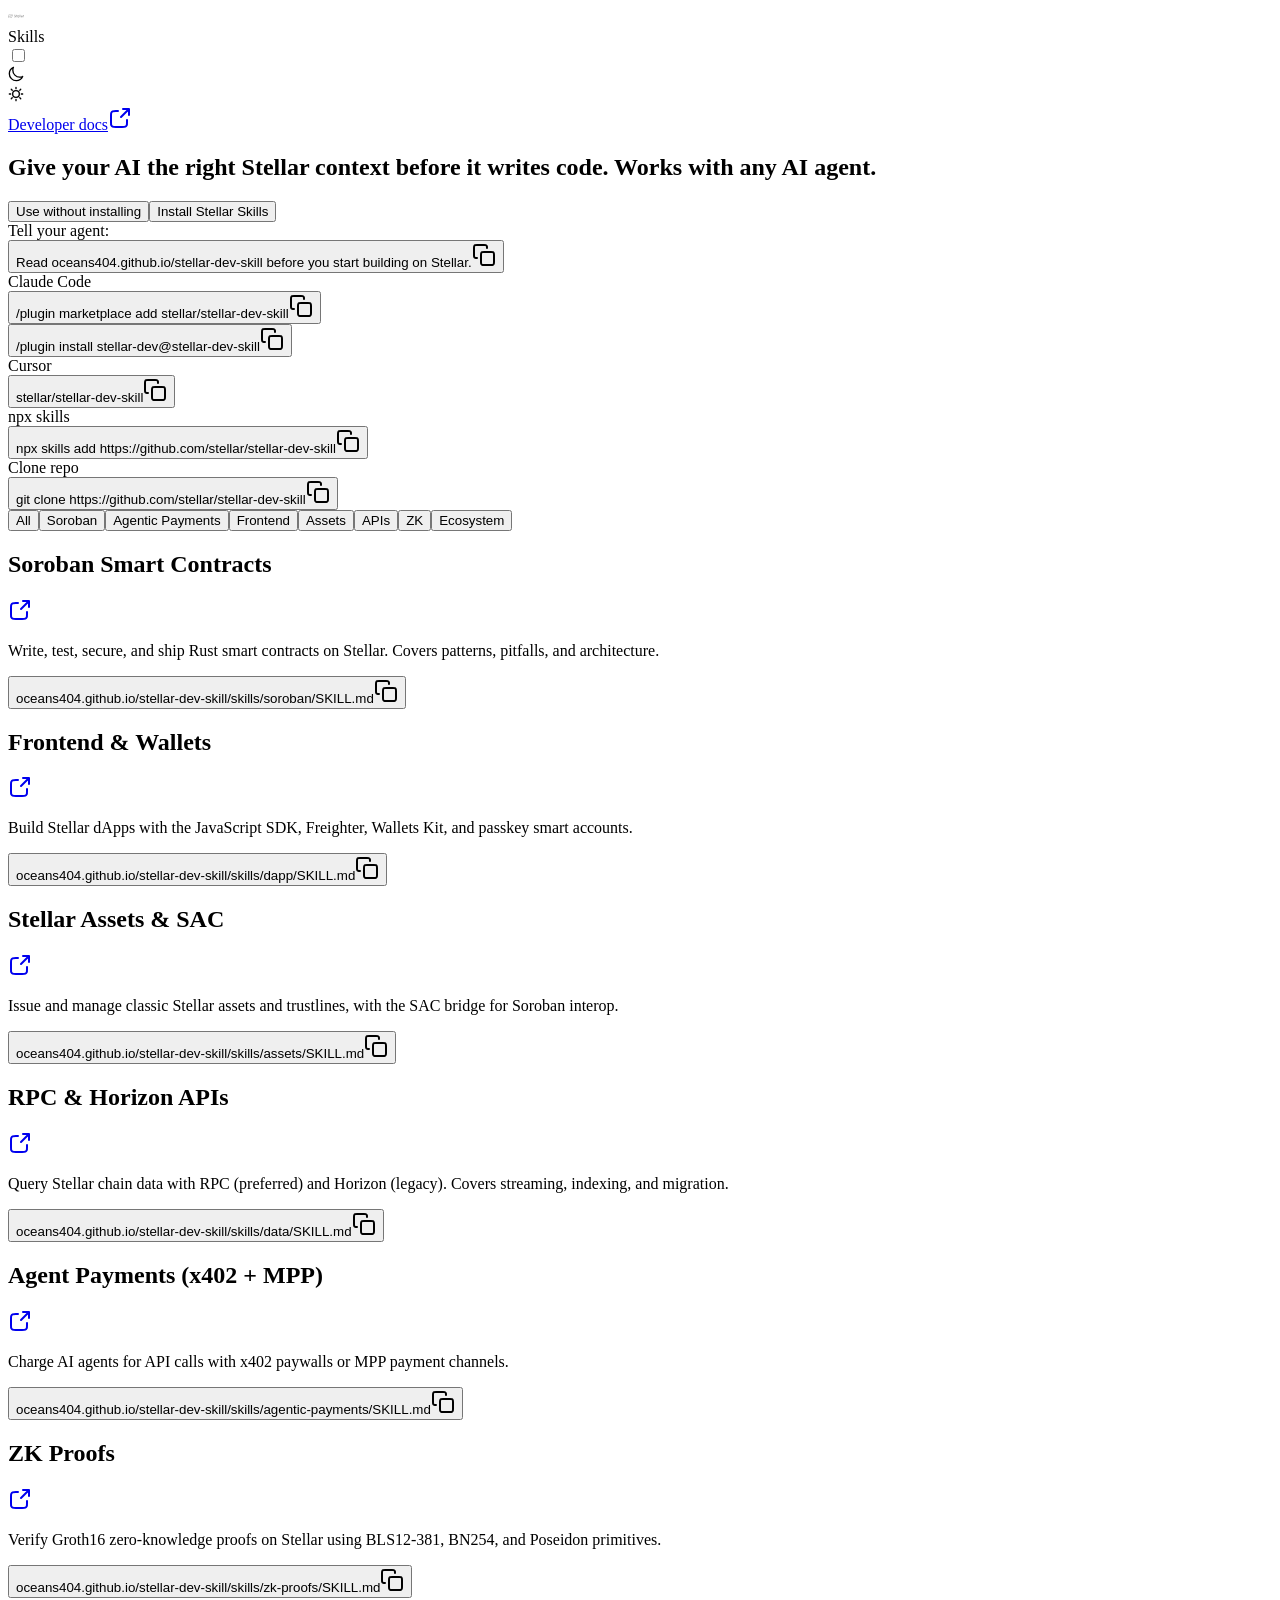
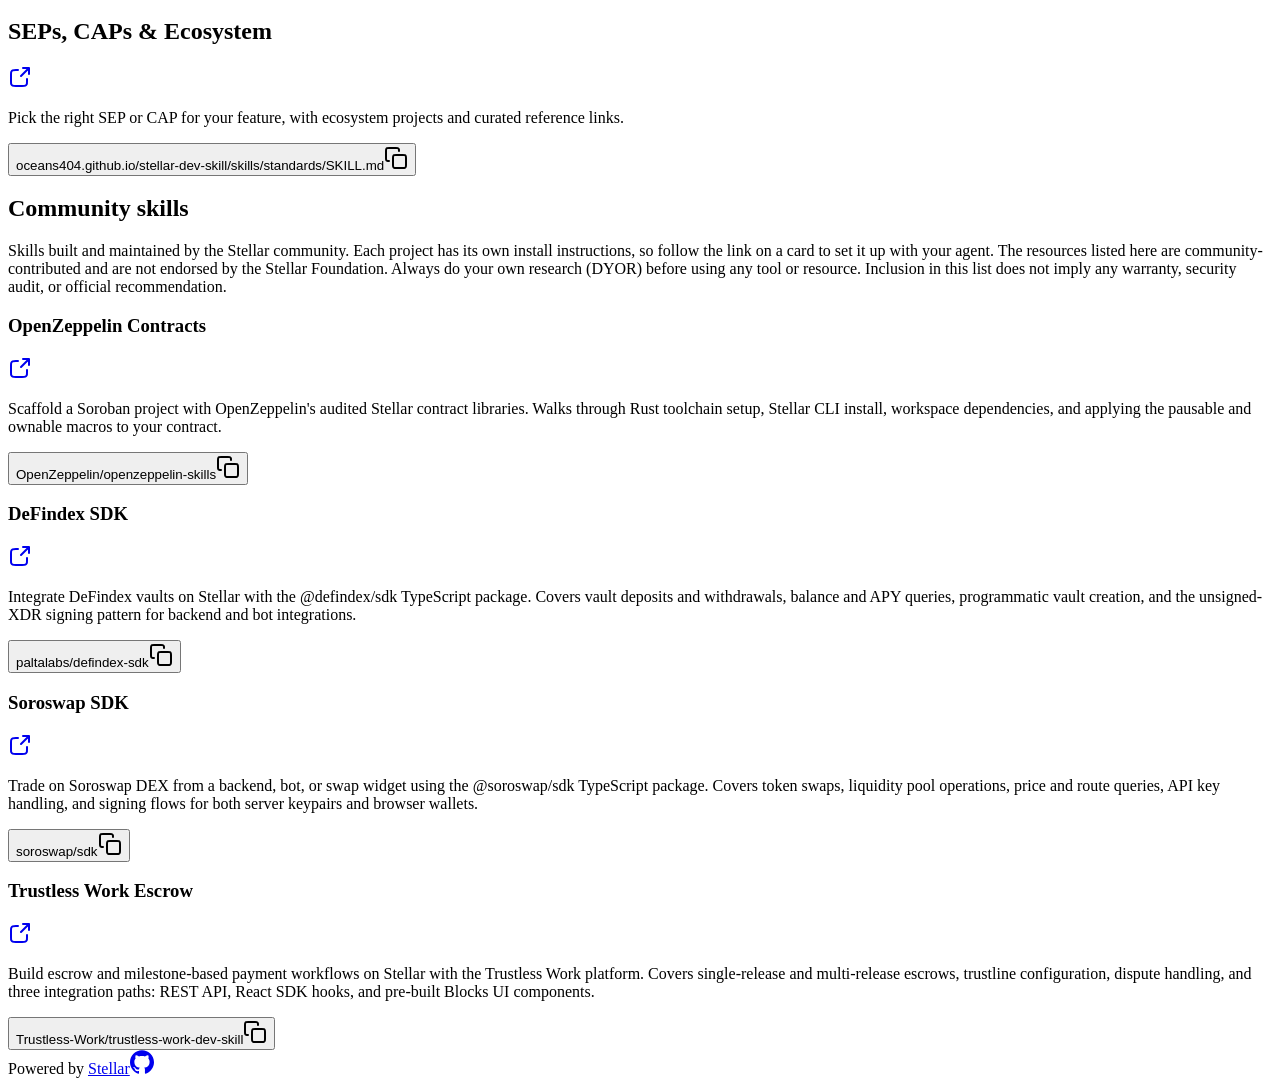
==== commit 27d15f7e: "deploy: main @ e815a2b79b9ae60183f039c8a1bc3ffcf2134d35 e815a2b79b9ae60183f039c8a1bc3ffcf2134d35" ====
--- a/index.html
+++ b/index.html
@@ -1 +1 @@
-<!DOCTYPE html><!--_ul9q_LbLYGace8l5_ao6--><html lang="en"><head><meta charSet="utf-8"/><meta name="viewport" content="width=device-width, initial-scale=1"/><link rel="stylesheet" href="/stellar-dev-skill/_next/static/css/1e5ff19a35d31f50.css" data-precedence="next"/><link rel="stylesheet" href="/stellar-dev-skill/_next/static/css/e4cf4849244e9364.css" data-precedence="next"/><link rel="stylesheet" href="/stellar-dev-skill/_next/static/css/e3f164f905f3bc2f.css" data-precedence="next"/><link rel="preload" as="script" fetchPriority="low" href="/stellar-dev-skill/_next/static/chunks/webpack-e088dba3e95c92e0.js"/><script src="/stellar-dev-skill/_next/static/chunks/501a8e5c-ddadf1c3e274f299.js" async=""></script><script src="/stellar-dev-skill/_next/static/chunks/608-50959dbdc75a2ea4.js" async=""></script><script src="/stellar-dev-skill/_next/static/chunks/main-app-37924697416c7e45.js" async=""></script><script src="/stellar-dev-skill/_next/static/chunks/app/error-b08f83622450583a.js" async=""></script><script src="/stellar-dev-skill/_next/static/chunks/app/not-found-08187927f592ade0.js" async=""></script><script src="/stellar-dev-skill/_next/static/chunks/app/layout-a905066209b4010d.js" async=""></script><script src="/stellar-dev-skill/_next/static/chunks/app/global-error-5aeafbff38c1bd12.js" async=""></script><script src="/stellar-dev-skill/_next/static/chunks/c83ec69c-a91c99aa23ae2a50.js" async=""></script><script src="/stellar-dev-skill/_next/static/chunks/app/page-80a996606881df35.js" async=""></script><link rel="preload" href="https://www.googletagmanager.com/gtm.js?id=GTM-KCNDDL3" as="script"/><title>Stellar Skills</title><meta name="description" content="Agent-readable documentation for building on the Stellar network."/><link rel="icon" href="/stellar-dev-skill/favicon.ico" type="image/x-icon" sizes="32x32"/><link rel="icon" href="/stellar-dev-skill/icon.svg?756aac92ff9f66b3" type="image/svg+xml" sizes="any"/><link rel="icon" href="/stellar-dev-skill/icon1.png?199c7ac628608d01" type="image/png" sizes="192x192"/><link rel="icon" href="/stellar-dev-skill/icon2.png?77839b6e1bcdd0eb" type="image/png" sizes="512x512"/><link rel="apple-touch-icon" href="/stellar-dev-skill/apple-icon.png?7c0b103b302a5207" type="image/png" sizes="192x192"/><script src="/stellar-dev-skill/_next/static/chunks/polyfills-42372ed130431b0a.js" noModule=""></script></head><body class="sds-theme-light" data-sds-theme="sds-theme-light"><div hidden=""><!--$--><!--/$--></div><div id="root"><div class="SkillsLanding"><header class="SkillsLanding__header"><div class="SkillsLanding__logo"><svg xmlns="http://www.w3.org/2000/svg" width="1em" height="1em" fill="var(--sds-logo-fill, #8F8F8F)" viewBox="0 0 128 32"><g clip-path="url(#stellar_svg__a)"><path d="M18.687 0a15.75 15.75 0 0 1 9.1 2.883l-.198.102-2.533 1.292a13.1 13.1 0 0 0-6.37-1.642h-.102c-1.72.017-3.398.359-4.982 1.018a13.2 13.2 0 0 0-4.22 2.83 13.09 13.09 0 0 0-3.852 9.299c0 .573.034 1.146.111 1.72l.026.179.162-.086L37.356 1.523v2.96l-5.281 2.694-2.594 1.317L6.43 20.256l-.103.06-2.38 1.206v-.009l-.111.051L0 23.524v-2.96l1.301-.66a3.02 3.02 0 0 0 1.644-2.925 19 19 0 0 1-.043-1.206A15.76 15.76 0 0 1 7.524 4.602a15.7 15.7 0 0 1 5.017-3.387A16.2 16.2 0 0 1 18.687 0M55.727 5.055c3.809.009 7.224 1.703 8.046 5.791H60.88c-.728-2.455-3.125-3.276-5.265-3.276-1.635 0-4.502.727-4.502 3.097 0 1.873 1.49 2.805 3.45 3.242l2.456.556c3.245.701 7.13 1.924 7.13 6.193 0 4.148-3.86 6.338-8.071 6.338-5 0-8.158-2.72-8.715-6.954h2.928c.556 2.925 2.602 4.44 5.847 4.44 3.124 0 4.939-1.49 4.939-3.568 0-2.224-1.9-3.156-4.563-3.738l-2.628-.556c-2.893-.641-5.82-2.25-5.82-5.782 0-4.03 4.236-5.783 7.66-5.783M71.786 26.62c-3.014 0-3.716-.676-3.716-3.944v-9.64h-2.482v-2.13h2.482V6.963h2.663v3.943h2.978v2.13h-2.978v9.315c0 1.634.12 2.045 1.635 2.045h1.344v2.224z"></path><path fill-rule="evenodd" d="M87.014 22.069c-.676 1.548-1.96 2.6-4.297 2.6s-4.734-1.642-4.862-5.03h12.104c.35-4.97-2.543-8.998-7.336-8.998-4.298 0-7.627 3.182-7.627 8.152 0 4.645 2.747 8.212 7.72 8.212 3.827 0 6.318-2.216 7.046-4.936zm-4.383-9.144c2.808 0 4.469 2.215 4.528 4.44h-9.262c.231-3.157 2.363-4.44 4.734-4.44M103.544 22.471c-.009-3.704 4.168-4.79 10.631-5.517v-.377c0-2.865-1.609-3.823-3.569-3.823-2.192 0-3.476 1.197-3.596 3.122h-2.747c.265-3.387 3.244-5.286 6.317-5.286 4.323 0 6.283 2.07 6.258 6.483l-.026 3.619c-.026 2.626.12 4.44.411 5.928h-2.688a18 18 0 0 1-.206-2.165c-.967 1.609-2.602 2.541-5.375 2.541-2.954 0-5.41-1.634-5.41-4.525m2.944-.051c0 1.488 1.139 2.48 3.039 2.48 2.483 0 4.854-1.137 4.854-4.85v-.992c-4.828.496-7.893 1.198-7.893 3.362" clip-rule="evenodd"></path><path d="M122.83 18.39c0-3.446 1.224-4.824 3.681-4.824.344 0 .726.038 1.146.079l.343.033v-2.832c-.291-.025-.522-.025-.788-.025-2.045.06-3.655 1.052-4.442 2.831v-2.746h-2.603v15.722h2.663zM36.064 12.06l1.301-.658v-2.96L7.858 23.48l-2.593 1.318L0 27.484v2.96l31.527-16.04.163-.085.025.18c.077.573.112 1.155.112 1.728 0 3.507-1.37 6.817-3.852 9.298a13.2 13.2 0 0 1-4.22 2.831 12.9 12.9 0 0 1-4.983 1.018h-.094a13.15 13.15 0 0 1-6.386-1.65l-.102.05-2.62 1.335c.925.65 1.918 1.206 2.962 1.65A15.75 15.75 0 0 0 18.678 32a15.72 15.72 0 0 0 11.163-4.628 15.76 15.76 0 0 0 4.623-11.171c0-.402-.01-.813-.044-1.215a3.02 3.02 0 0 1 1.644-2.925M92.484 26.62V5.44h2.662v21.18zM98.416 5.44v21.18h2.662V5.44z"></path></g><defs><clipPath id="stellar_svg__a"><path fill="#fff" d="M0 0h128v32H0z"></path></clipPath></defs></svg><div class="Badge Badge--secondary Badge--md">Skills</div></div><div class="SkillsLanding__headerActions"><div><label class="Toggle Toggle--md" for="theme-switch" title="Switch to dark theme"><input class="Toggle__input" type="checkbox" id="theme-switch" name="theme-switch"/><div class="Toggle__track"><div class="Toggle__track__thumb"><div class="Toggle__track__icon Toggle__track__icon--checked"><svg xmlns="http://www.w3.org/2000/svg" width="1em" height="1em" fill="none" stroke="currentColor" viewBox="0 0 24 24"><path stroke-linecap="round" stroke-linejoin="round" stroke-width="2" d="M22 15.844a10.4 10.4 0 0 1-4.306.925c-5.779 0-10.463-4.684-10.463-10.462 0-1.536.33-2.994.925-4.307A10.46 10.46 0 0 0 2 11.538C2 17.316 6.684 22 12.462 22c4.243 0 7.896-2.526 9.538-6.156"></path></svg></div><div class="Toggle__track__icon Toggle__track__icon--unchecked"><svg xmlns="http://www.w3.org/2000/svg" width="1em" height="1em" fill="none" stroke="currentColor" viewBox="0 0 24 24"><path stroke-linecap="round" stroke-linejoin="round" stroke-width="2" d="M12 2v2m0 16v2M4 12H2m4.314-5.686L4.9 4.9m12.786 1.414L19.1 4.9M6.314 17.69 4.9 19.104m12.786-1.414 1.414 1.414M22 12h-2m-3 0a5 5 0 1 1-10 0 5 5 0 0 1 10 0"></path></svg></div></div></div></label></div><a href="https://developers.stellar.org/docs" target="_blank" rel="noopener noreferrer" class="SkillsLanding__headerLink">Developer docs<svg width="24" height="24" viewBox="0 0 24 24" fill="none" xmlns="http://www.w3.org/2000/svg" stroke="currentColor" aria-hidden="true"><path d="M21 9L21 3M21 3H15M21 3L13 11M10 5H7.8C6.11984 5 5.27976 5 4.63803 5.32698C4.07354 5.6146 3.6146 6.07354 3.32698 6.63803C3 7.27976 3 8.11984 3 9.8V16.2C3 17.8802 3 18.7202 3.32698 19.362C3.6146 19.9265 4.07354 20.3854 4.63803 20.673C5.27976 21 6.11984 21 7.8 21H14.2C15.8802 21 16.7202 21 17.362 20.673C17.9265 20.3854 18.3854 19.9265 18.673 19.362C19 18.7202 19 17.8802 19 16.2V14" stroke-width="2" stroke-linecap="round" stroke-linejoin="round"></path></svg></a></div></header><main class="SkillsLanding__main"><section class="SkillsLanding__hero"><h1 class="SkillsLanding__title">Give your AI the right Stellar context before it writes code. Works with any AI agent.</h1><div class="SkillsLanding__pill"><div class="SkillsCopyPill__wrapper"><button type="button" class="SkillsCopyPill" aria-label="Copy Read oceans404.github.io/stellar-dev-skill before you start building on Stellar." data-copied="false"><span class="SkillsCopyPill__text">Read oceans404.github.io/stellar-dev-skill before you start building on Stellar.</span><span class="SkillsCopyPill__copyIcon"><svg width="24" height="24" viewBox="0 0 24 24" fill="none" xmlns="http://www.w3.org/2000/svg" stroke="currentColor" aria-hidden="true"><path d="M5 15C4.06812 15 3.60218 15 3.23463 14.8478C2.74458 14.6448 2.35523 14.2554 2.15224 13.7654C2 13.3978 2 12.9319 2 12V5.2C2 4.0799 2 3.51984 2.21799 3.09202C2.40973 2.71569 2.71569 2.40973 3.09202 2.21799C3.51984 2 4.0799 2 5.2 2H12C12.9319 2 13.3978 2 13.7654 2.15224C14.2554 2.35523 14.6448 2.74458 14.8478 3.23463C15 3.60218 15 4.06812 15 5M12.2 22H18.8C19.9201 22 20.4802 22 20.908 21.782C21.2843 21.5903 21.5903 21.2843 21.782 20.908C22 20.4802 22 19.9201 22 18.8V12.2C22 11.0799 22 10.5198 21.782 10.092C21.5903 9.71569 21.2843 9.40973 20.908 9.21799C20.4802 9 19.9201 9 18.8 9H12.2C11.0799 9 10.5198 9 10.092 9.21799C9.71569 9.40973 9.40973 9.71569 9.21799 10.092C9 10.5198 9 11.0799 9 12.2V18.8C9 19.9201 9 20.4802 9.21799 20.908C9.40973 21.2843 9.71569 21.5903 10.092 21.782C10.5198 22 11.0799 22 12.2 22Z" stroke-width="2" stroke-linecap="round" stroke-linejoin="round"></path></svg></span></button></div></div></section><section class="SkillsLanding__installing" aria-label="Installing"><h2 class="SkillsLanding__sectionTitle">Installing Stellar Skills</h2><p class="SkillsLanding__sectionDescription">Stellar Skills work with any agent that supports the<!-- --> <a href="https://agentskills.io" target="_blank" rel="noopener noreferrer" class="SkillsLanding__inlineLink">Agent Skills standard</a>, including Claude Code, OpenCode, OpenAI Codex, and Pi.</p><div class="SkillsLanding__filters" role="tablist" aria-label="Filter installation method"><button type="button" role="tab" id="_R_qdbrb_-tab-Claude Code" aria-controls="_R_qdbrb_-panel" aria-selected="true" tabindex="0" class="SkillsLanding__filterTab" data-is-active="true">Claude Code</button><button type="button" role="tab" id="_R_qdbrb_-tab-Cursor" aria-controls="_R_qdbrb_-panel" aria-selected="false" tabindex="-1" class="SkillsLanding__filterTab" data-is-active="false">Cursor</button><button type="button" role="tab" id="_R_qdbrb_-tab-npx skills" aria-controls="_R_qdbrb_-panel" aria-selected="false" tabindex="-1" class="SkillsLanding__filterTab" data-is-active="false">npx skills</button><button type="button" role="tab" id="_R_qdbrb_-tab-Clone repo" aria-controls="_R_qdbrb_-panel" aria-selected="false" tabindex="-1" class="SkillsLanding__filterTab" data-is-active="false">Clone repo</button></div><div role="tabpanel" id="_R_qdbrb_-panel" aria-labelledby="_R_qdbrb_-tab-Claude Code" class="SkillsLanding__installerPanel" data-active-filter="Claude Code"><div class="SkillsLanding__filterItem" data-category="Claude Code"><div class="Card Card--primary"><div class="SkillsCard"><h3 class="SkillsCard__title">Claude Code</h3><p class="SkillsCard__description">Install using the plugin marketplace:</p><div class="SkillsCard__commands"><div class="SkillsCard__pathWrapper"><button type="button" class="SkillsCard__pathButton" aria-label="Copy /plugin marketplace add stellar/stellar-dev-skill" data-copied="false"><span class="SkillsCard__pathText">/plugin marketplace add stellar/stellar-dev-skill</span><svg width="24" height="24" viewBox="0 0 24 24" fill="none" xmlns="http://www.w3.org/2000/svg" stroke="currentColor" aria-hidden="true"><path d="M5 15C4.06812 15 3.60218 15 3.23463 14.8478C2.74458 14.6448 2.35523 14.2554 2.15224 13.7654C2 13.3978 2 12.9319 2 12V5.2C2 4.0799 2 3.51984 2.21799 3.09202C2.40973 2.71569 2.71569 2.40973 3.09202 2.21799C3.51984 2 4.0799 2 5.2 2H12C12.9319 2 13.3978 2 13.7654 2.15224C14.2554 2.35523 14.6448 2.74458 14.8478 3.23463C15 3.60218 15 4.06812 15 5M12.2 22H18.8C19.9201 22 20.4802 22 20.908 21.782C21.2843 21.5903 21.5903 21.2843 21.782 20.908C22 20.4802 22 19.9201 22 18.8V12.2C22 11.0799 22 10.5198 21.782 10.092C21.5903 9.71569 21.2843 9.40973 20.908 9.21799C20.4802 9 19.9201 9 18.8 9H12.2C11.0799 9 10.5198 9 10.092 9.21799C9.71569 9.40973 9.40973 9.71569 9.21799 10.092C9 10.5198 9 11.0799 9 12.2V18.8C9 19.9201 9 20.4802 9.21799 20.908C9.40973 21.2843 9.71569 21.5903 10.092 21.782C10.5198 22 11.0799 22 12.2 22Z" stroke-width="2" stroke-linecap="round" stroke-linejoin="round"></path></svg></button></div><div class="SkillsCard__pathWrapper"><button type="button" class="SkillsCard__pathButton" aria-label="Copy /plugin install stellar-dev@stellar-dev-skill" data-copied="false"><span class="SkillsCard__pathText">/plugin install stellar-dev@stellar-dev-skill</span><svg width="24" height="24" viewBox="0 0 24 24" fill="none" xmlns="http://www.w3.org/2000/svg" stroke="currentColor" aria-hidden="true"><path d="M5 15C4.06812 15 3.60218 15 3.23463 14.8478C2.74458 14.6448 2.35523 14.2554 2.15224 13.7654C2 13.3978 2 12.9319 2 12V5.2C2 4.0799 2 3.51984 2.21799 3.09202C2.40973 2.71569 2.71569 2.40973 3.09202 2.21799C3.51984 2 4.0799 2 5.2 2H12C12.9319 2 13.3978 2 13.7654 2.15224C14.2554 2.35523 14.6448 2.74458 14.8478 3.23463C15 3.60218 15 4.06812 15 5M12.2 22H18.8C19.9201 22 20.4802 22 20.908 21.782C21.2843 21.5903 21.5903 21.2843 21.782 20.908C22 20.4802 22 19.9201 22 18.8V12.2C22 11.0799 22 10.5198 21.782 10.092C21.5903 9.71569 21.2843 9.40973 20.908 9.21799C20.4802 9 19.9201 9 18.8 9H12.2C11.0799 9 10.5198 9 10.092 9.21799C9.71569 9.40973 9.40973 9.71569 9.21799 10.092C9 10.5198 9 11.0799 9 12.2V18.8C9 19.9201 9 20.4802 9.21799 20.908C9.40973 21.2843 9.71569 21.5903 10.092 21.782C10.5198 22 11.0799 22 12.2 22Z" stroke-width="2" stroke-linecap="round" stroke-linejoin="round"></path></svg></button></div></div></div></div></div><div class="SkillsLanding__filterItem" data-category="Cursor"><div class="Card Card--primary"><div class="SkillsCard"><h3 class="SkillsCard__title">Cursor</h3><p class="SkillsCard__description">Install from the Cursor Marketplace, or add manually via Settings → Rules → Add Rule → Remote Rule (GitHub) with this slug:</p><div class="SkillsCard__commands"><div class="SkillsCard__pathWrapper"><button type="button" class="SkillsCard__pathButton" aria-label="Copy stellar/stellar-dev-skill" data-copied="false"><span class="SkillsCard__pathText">stellar/stellar-dev-skill</span><svg width="24" height="24" viewBox="0 0 24 24" fill="none" xmlns="http://www.w3.org/2000/svg" stroke="currentColor" aria-hidden="true"><path d="M5 15C4.06812 15 3.60218 15 3.23463 14.8478C2.74458 14.6448 2.35523 14.2554 2.15224 13.7654C2 13.3978 2 12.9319 2 12V5.2C2 4.0799 2 3.51984 2.21799 3.09202C2.40973 2.71569 2.71569 2.40973 3.09202 2.21799C3.51984 2 4.0799 2 5.2 2H12C12.9319 2 13.3978 2 13.7654 2.15224C14.2554 2.35523 14.6448 2.74458 14.8478 3.23463C15 3.60218 15 4.06812 15 5M12.2 22H18.8C19.9201 22 20.4802 22 20.908 21.782C21.2843 21.5903 21.5903 21.2843 21.782 20.908C22 20.4802 22 19.9201 22 18.8V12.2C22 11.0799 22 10.5198 21.782 10.092C21.5903 9.71569 21.2843 9.40973 20.908 9.21799C20.4802 9 19.9201 9 18.8 9H12.2C11.0799 9 10.5198 9 10.092 9.21799C9.71569 9.40973 9.40973 9.71569 9.21799 10.092C9 10.5198 9 11.0799 9 12.2V18.8C9 19.9201 9 20.4802 9.21799 20.908C9.40973 21.2843 9.71569 21.5903 10.092 21.782C10.5198 22 11.0799 22 12.2 22Z" stroke-width="2" stroke-linecap="round" stroke-linejoin="round"></path></svg></button></div></div></div></div></div><div class="SkillsLanding__filterItem" data-category="npx skills"><div class="Card Card--primary"><div class="SkillsCard"><h3 class="SkillsCard__title">npx skills</h3><p class="SkillsCard__description">Install using the npx skills CLI:</p><div class="SkillsCard__commands"><div class="SkillsCard__pathWrapper"><button type="button" class="SkillsCard__pathButton" aria-label="Copy npx skills add https://github.com/stellar/stellar-dev-skill" data-copied="false"><span class="SkillsCard__pathText">npx skills add https://github.com/stellar/stellar-dev-skill</span><svg width="24" height="24" viewBox="0 0 24 24" fill="none" xmlns="http://www.w3.org/2000/svg" stroke="currentColor" aria-hidden="true"><path d="M5 15C4.06812 15 3.60218 15 3.23463 14.8478C2.74458 14.6448 2.35523 14.2554 2.15224 13.7654C2 13.3978 2 12.9319 2 12V5.2C2 4.0799 2 3.51984 2.21799 3.09202C2.40973 2.71569 2.71569 2.40973 3.09202 2.21799C3.51984 2 4.0799 2 5.2 2H12C12.9319 2 13.3978 2 13.7654 2.15224C14.2554 2.35523 14.6448 2.74458 14.8478 3.23463C15 3.60218 15 4.06812 15 5M12.2 22H18.8C19.9201 22 20.4802 22 20.908 21.782C21.2843 21.5903 21.5903 21.2843 21.782 20.908C22 20.4802 22 19.9201 22 18.8V12.2C22 11.0799 22 10.5198 21.782 10.092C21.5903 9.71569 21.2843 9.40973 20.908 9.21799C20.4802 9 19.9201 9 18.8 9H12.2C11.0799 9 10.5198 9 10.092 9.21799C9.71569 9.40973 9.40973 9.71569 9.21799 10.092C9 10.5198 9 11.0799 9 12.2V18.8C9 19.9201 9 20.4802 9.21799 20.908C9.40973 21.2843 9.71569 21.5903 10.092 21.782C10.5198 22 11.0799 22 12.2 22Z" stroke-width="2" stroke-linecap="round" stroke-linejoin="round"></path></svg></button></div></div></div></div></div><div class="SkillsLanding__filterItem" data-category="Clone repo"><div class="Card Card--primary"><div class="SkillsCard"><h3 class="SkillsCard__title">Clone repo</h3><p class="SkillsCard__description">Clone the repo and copy the skills directory to your agent&#x27;s skills location:</p><div class="SkillsCard__commands"><div class="SkillsCard__pathWrapper"><button type="button" class="SkillsCard__pathButton" aria-label="Copy git clone https://github.com/stellar/stellar-dev-skill" data-copied="false"><span class="SkillsCard__pathText">git clone https://github.com/stellar/stellar-dev-skill</span><svg width="24" height="24" viewBox="0 0 24 24" fill="none" xmlns="http://www.w3.org/2000/svg" stroke="currentColor" aria-hidden="true"><path d="M5 15C4.06812 15 3.60218 15 3.23463 14.8478C2.74458 14.6448 2.35523 14.2554 2.15224 13.7654C2 13.3978 2 12.9319 2 12V5.2C2 4.0799 2 3.51984 2.21799 3.09202C2.40973 2.71569 2.71569 2.40973 3.09202 2.21799C3.51984 2 4.0799 2 5.2 2H12C12.9319 2 13.3978 2 13.7654 2.15224C14.2554 2.35523 14.6448 2.74458 14.8478 3.23463C15 3.60218 15 4.06812 15 5M12.2 22H18.8C19.9201 22 20.4802 22 20.908 21.782C21.2843 21.5903 21.5903 21.2843 21.782 20.908C22 20.4802 22 19.9201 22 18.8V12.2C22 11.0799 22 10.5198 21.782 10.092C21.5903 9.71569 21.2843 9.40973 20.908 9.21799C20.4802 9 19.9201 9 18.8 9H12.2C11.0799 9 10.5198 9 10.092 9.21799C9.71569 9.40973 9.40973 9.71569 9.21799 10.092C9 10.5198 9 11.0799 9 12.2V18.8C9 19.9201 9 20.4802 9.21799 20.908C9.40973 21.2843 9.71569 21.5903 10.092 21.782C10.5198 22 11.0799 22 12.2 22Z" stroke-width="2" stroke-linecap="round" stroke-linejoin="round"></path></svg></button></div></div></div></div></div></div></section><section class="SkillsLanding__cards" aria-label="Skills list"><div class="SkillsLanding__filters" role="tablist" aria-label="Filter skills"><button type="button" role="tab" id="_R_3dbrb_-tab-All" aria-controls="_R_3dbrb_-panel" aria-selected="true" tabindex="0" class="SkillsLanding__filterTab" data-is-active="true">All</button><button type="button" role="tab" id="_R_3dbrb_-tab-Soroban" aria-controls="_R_3dbrb_-panel" aria-selected="false" tabindex="-1" class="SkillsLanding__filterTab" data-is-active="false">Soroban</button><button type="button" role="tab" id="_R_3dbrb_-tab-Agentic Payments" aria-controls="_R_3dbrb_-panel" aria-selected="false" tabindex="-1" class="SkillsLanding__filterTab" data-is-active="false">Agentic Payments</button><button type="button" role="tab" id="_R_3dbrb_-tab-Frontend" aria-controls="_R_3dbrb_-panel" aria-selected="false" tabindex="-1" class="SkillsLanding__filterTab" data-is-active="false">Frontend</button><button type="button" role="tab" id="_R_3dbrb_-tab-Assets" aria-controls="_R_3dbrb_-panel" aria-selected="false" tabindex="-1" class="SkillsLanding__filterTab" data-is-active="false">Assets</button><button type="button" role="tab" id="_R_3dbrb_-tab-APIs" aria-controls="_R_3dbrb_-panel" aria-selected="false" tabindex="-1" class="SkillsLanding__filterTab" data-is-active="false">APIs</button><button type="button" role="tab" id="_R_3dbrb_-tab-ZK" aria-controls="_R_3dbrb_-panel" aria-selected="false" tabindex="-1" class="SkillsLanding__filterTab" data-is-active="false">ZK</button><button type="button" role="tab" id="_R_3dbrb_-tab-Ecosystem" aria-controls="_R_3dbrb_-panel" aria-selected="false" tabindex="-1" class="SkillsLanding__filterTab" data-is-active="false">Ecosystem</button></div><div role="tabpanel" id="_R_3dbrb_-panel" aria-labelledby="_R_3dbrb_-tab-All" class="SkillsLanding__filterPanel" data-active-filter="All"><div data-category="Soroban" class="SkillsLanding__filterItem"><div class="Card Card--primary"><div class="SkillsCard"><div class="SkillsCard__header"><h2 class="SkillsCard__title">Soroban Smart Contracts</h2><a href="https://github.com/oceans404/stellar-dev-skill/blob/main/skills/soroban/SKILL.md" target="_blank" rel="noopener noreferrer" aria-label="View Soroban Smart Contracts source" class="SkillsCard__sourceLink"><svg width="24" height="24" viewBox="0 0 24 24" fill="none" xmlns="http://www.w3.org/2000/svg" stroke="currentColor" aria-hidden="true"><path d="M21 9L21 3M21 3H15M21 3L13 11M10 5H7.8C6.11984 5 5.27976 5 4.63803 5.32698C4.07354 5.6146 3.6146 6.07354 3.32698 6.63803C3 7.27976 3 8.11984 3 9.8V16.2C3 17.8802 3 18.7202 3.32698 19.362C3.6146 19.9265 4.07354 20.3854 4.63803 20.673C5.27976 21 6.11984 21 7.8 21H14.2C15.8802 21 16.7202 21 17.362 20.673C17.9265 20.3854 18.3854 19.9265 18.673 19.362C19 18.7202 19 17.8802 19 16.2V14" stroke-width="2" stroke-linecap="round" stroke-linejoin="round"></path></svg></a></div><p class="SkillsCard__description">Write, test, secure, and ship Rust smart contracts on Stellar. Covers patterns, pitfalls, and architecture.</p><div class="SkillsCard__pathWrapper"><button type="button" class="SkillsCard__pathButton" aria-label="Copy oceans404.github.io/stellar-dev-skill/skills/soroban/SKILL.md" data-copied="false"><span class="SkillsCard__pathText">oceans404.github.io/stellar-dev-skill/skills/soroban/SKILL.md</span><svg width="24" height="24" viewBox="0 0 24 24" fill="none" xmlns="http://www.w3.org/2000/svg" stroke="currentColor" aria-hidden="true"><path d="M5 15C4.06812 15 3.60218 15 3.23463 14.8478C2.74458 14.6448 2.35523 14.2554 2.15224 13.7654C2 13.3978 2 12.9319 2 12V5.2C2 4.0799 2 3.51984 2.21799 3.09202C2.40973 2.71569 2.71569 2.40973 3.09202 2.21799C3.51984 2 4.0799 2 5.2 2H12C12.9319 2 13.3978 2 13.7654 2.15224C14.2554 2.35523 14.6448 2.74458 14.8478 3.23463C15 3.60218 15 4.06812 15 5M12.2 22H18.8C19.9201 22 20.4802 22 20.908 21.782C21.2843 21.5903 21.5903 21.2843 21.782 20.908C22 20.4802 22 19.9201 22 18.8V12.2C22 11.0799 22 10.5198 21.782 10.092C21.5903 9.71569 21.2843 9.40973 20.908 9.21799C20.4802 9 19.9201 9 18.8 9H12.2C11.0799 9 10.5198 9 10.092 9.21799C9.71569 9.40973 9.40973 9.71569 9.21799 10.092C9 10.5198 9 11.0799 9 12.2V18.8C9 19.9201 9 20.4802 9.21799 20.908C9.40973 21.2843 9.71569 21.5903 10.092 21.782C10.5198 22 11.0799 22 12.2 22Z" stroke-width="2" stroke-linecap="round" stroke-linejoin="round"></path></svg></button></div></div></div></div><div data-category="Frontend" class="SkillsLanding__filterItem"><div class="Card Card--primary"><div class="SkillsCard"><div class="SkillsCard__header"><h2 class="SkillsCard__title">Frontend &amp; Wallets</h2><a href="https://github.com/oceans404/stellar-dev-skill/blob/main/skills/dapp/SKILL.md" target="_blank" rel="noopener noreferrer" aria-label="View Frontend &amp; Wallets source" class="SkillsCard__sourceLink"><svg width="24" height="24" viewBox="0 0 24 24" fill="none" xmlns="http://www.w3.org/2000/svg" stroke="currentColor" aria-hidden="true"><path d="M21 9L21 3M21 3H15M21 3L13 11M10 5H7.8C6.11984 5 5.27976 5 4.63803 5.32698C4.07354 5.6146 3.6146 6.07354 3.32698 6.63803C3 7.27976 3 8.11984 3 9.8V16.2C3 17.8802 3 18.7202 3.32698 19.362C3.6146 19.9265 4.07354 20.3854 4.63803 20.673C5.27976 21 6.11984 21 7.8 21H14.2C15.8802 21 16.7202 21 17.362 20.673C17.9265 20.3854 18.3854 19.9265 18.673 19.362C19 18.7202 19 17.8802 19 16.2V14" stroke-width="2" stroke-linecap="round" stroke-linejoin="round"></path></svg></a></div><p class="SkillsCard__description">Build Stellar dApps with the JavaScript SDK, Freighter, Wallets Kit, and passkey smart accounts.</p><div class="SkillsCard__pathWrapper"><button type="button" class="SkillsCard__pathButton" aria-label="Copy oceans404.github.io/stellar-dev-skill/skills/dapp/SKILL.md" data-copied="false"><span class="SkillsCard__pathText">oceans404.github.io/stellar-dev-skill/skills/dapp/SKILL.md</span><svg width="24" height="24" viewBox="0 0 24 24" fill="none" xmlns="http://www.w3.org/2000/svg" stroke="currentColor" aria-hidden="true"><path d="M5 15C4.06812 15 3.60218 15 3.23463 14.8478C2.74458 14.6448 2.35523 14.2554 2.15224 13.7654C2 13.3978 2 12.9319 2 12V5.2C2 4.0799 2 3.51984 2.21799 3.09202C2.40973 2.71569 2.71569 2.40973 3.09202 2.21799C3.51984 2 4.0799 2 5.2 2H12C12.9319 2 13.3978 2 13.7654 2.15224C14.2554 2.35523 14.6448 2.74458 14.8478 3.23463C15 3.60218 15 4.06812 15 5M12.2 22H18.8C19.9201 22 20.4802 22 20.908 21.782C21.2843 21.5903 21.5903 21.2843 21.782 20.908C22 20.4802 22 19.9201 22 18.8V12.2C22 11.0799 22 10.5198 21.782 10.092C21.5903 9.71569 21.2843 9.40973 20.908 9.21799C20.4802 9 19.9201 9 18.8 9H12.2C11.0799 9 10.5198 9 10.092 9.21799C9.71569 9.40973 9.40973 9.71569 9.21799 10.092C9 10.5198 9 11.0799 9 12.2V18.8C9 19.9201 9 20.4802 9.21799 20.908C9.40973 21.2843 9.71569 21.5903 10.092 21.782C10.5198 22 11.0799 22 12.2 22Z" stroke-width="2" stroke-linecap="round" stroke-linejoin="round"></path></svg></button></div></div></div></div><div data-category="Assets" class="SkillsLanding__filterItem"><div class="Card Card--primary"><div class="SkillsCard"><div class="SkillsCard__header"><h2 class="SkillsCard__title">Stellar Assets &amp; SAC</h2><a href="https://github.com/oceans404/stellar-dev-skill/blob/main/skills/assets/SKILL.md" target="_blank" rel="noopener noreferrer" aria-label="View Stellar Assets &amp; SAC source" class="SkillsCard__sourceLink"><svg width="24" height="24" viewBox="0 0 24 24" fill="none" xmlns="http://www.w3.org/2000/svg" stroke="currentColor" aria-hidden="true"><path d="M21 9L21 3M21 3H15M21 3L13 11M10 5H7.8C6.11984 5 5.27976 5 4.63803 5.32698C4.07354 5.6146 3.6146 6.07354 3.32698 6.63803C3 7.27976 3 8.11984 3 9.8V16.2C3 17.8802 3 18.7202 3.32698 19.362C3.6146 19.9265 4.07354 20.3854 4.63803 20.673C5.27976 21 6.11984 21 7.8 21H14.2C15.8802 21 16.7202 21 17.362 20.673C17.9265 20.3854 18.3854 19.9265 18.673 19.362C19 18.7202 19 17.8802 19 16.2V14" stroke-width="2" stroke-linecap="round" stroke-linejoin="round"></path></svg></a></div><p class="SkillsCard__description">Issue and manage classic Stellar assets and trustlines, with the SAC bridge for Soroban interop.</p><div class="SkillsCard__pathWrapper"><button type="button" class="SkillsCard__pathButton" aria-label="Copy oceans404.github.io/stellar-dev-skill/skills/assets/SKILL.md" data-copied="false"><span class="SkillsCard__pathText">oceans404.github.io/stellar-dev-skill/skills/assets/SKILL.md</span><svg width="24" height="24" viewBox="0 0 24 24" fill="none" xmlns="http://www.w3.org/2000/svg" stroke="currentColor" aria-hidden="true"><path d="M5 15C4.06812 15 3.60218 15 3.23463 14.8478C2.74458 14.6448 2.35523 14.2554 2.15224 13.7654C2 13.3978 2 12.9319 2 12V5.2C2 4.0799 2 3.51984 2.21799 3.09202C2.40973 2.71569 2.71569 2.40973 3.09202 2.21799C3.51984 2 4.0799 2 5.2 2H12C12.9319 2 13.3978 2 13.7654 2.15224C14.2554 2.35523 14.6448 2.74458 14.8478 3.23463C15 3.60218 15 4.06812 15 5M12.2 22H18.8C19.9201 22 20.4802 22 20.908 21.782C21.2843 21.5903 21.5903 21.2843 21.782 20.908C22 20.4802 22 19.9201 22 18.8V12.2C22 11.0799 22 10.5198 21.782 10.092C21.5903 9.71569 21.2843 9.40973 20.908 9.21799C20.4802 9 19.9201 9 18.8 9H12.2C11.0799 9 10.5198 9 10.092 9.21799C9.71569 9.40973 9.40973 9.71569 9.21799 10.092C9 10.5198 9 11.0799 9 12.2V18.8C9 19.9201 9 20.4802 9.21799 20.908C9.40973 21.2843 9.71569 21.5903 10.092 21.782C10.5198 22 11.0799 22 12.2 22Z" stroke-width="2" stroke-linecap="round" stroke-linejoin="round"></path></svg></button></div></div></div></div><div data-category="APIs" class="SkillsLanding__filterItem"><div class="Card Card--primary"><div class="SkillsCard"><div class="SkillsCard__header"><h2 class="SkillsCard__title">RPC &amp; Horizon APIs</h2><a href="https://github.com/oceans404/stellar-dev-skill/blob/main/skills/data/SKILL.md" target="_blank" rel="noopener noreferrer" aria-label="View RPC &amp; Horizon APIs source" class="SkillsCard__sourceLink"><svg width="24" height="24" viewBox="0 0 24 24" fill="none" xmlns="http://www.w3.org/2000/svg" stroke="currentColor" aria-hidden="true"><path d="M21 9L21 3M21 3H15M21 3L13 11M10 5H7.8C6.11984 5 5.27976 5 4.63803 5.32698C4.07354 5.6146 3.6146 6.07354 3.32698 6.63803C3 7.27976 3 8.11984 3 9.8V16.2C3 17.8802 3 18.7202 3.32698 19.362C3.6146 19.9265 4.07354 20.3854 4.63803 20.673C5.27976 21 6.11984 21 7.8 21H14.2C15.8802 21 16.7202 21 17.362 20.673C17.9265 20.3854 18.3854 19.9265 18.673 19.362C19 18.7202 19 17.8802 19 16.2V14" stroke-width="2" stroke-linecap="round" stroke-linejoin="round"></path></svg></a></div><p class="SkillsCard__description">Query Stellar chain data with RPC (preferred) and Horizon (legacy). Covers streaming, indexing, and migration.</p><div class="SkillsCard__pathWrapper"><button type="button" class="SkillsCard__pathButton" aria-label="Copy oceans404.github.io/stellar-dev-skill/skills/data/SKILL.md" data-copied="false"><span class="SkillsCard__pathText">oceans404.github.io/stellar-dev-skill/skills/data/SKILL.md</span><svg width="24" height="24" viewBox="0 0 24 24" fill="none" xmlns="http://www.w3.org/2000/svg" stroke="currentColor" aria-hidden="true"><path d="M5 15C4.06812 15 3.60218 15 3.23463 14.8478C2.74458 14.6448 2.35523 14.2554 2.15224 13.7654C2 13.3978 2 12.9319 2 12V5.2C2 4.0799 2 3.51984 2.21799 3.09202C2.40973 2.71569 2.71569 2.40973 3.09202 2.21799C3.51984 2 4.0799 2 5.2 2H12C12.9319 2 13.3978 2 13.7654 2.15224C14.2554 2.35523 14.6448 2.74458 14.8478 3.23463C15 3.60218 15 4.06812 15 5M12.2 22H18.8C19.9201 22 20.4802 22 20.908 21.782C21.2843 21.5903 21.5903 21.2843 21.782 20.908C22 20.4802 22 19.9201 22 18.8V12.2C22 11.0799 22 10.5198 21.782 10.092C21.5903 9.71569 21.2843 9.40973 20.908 9.21799C20.4802 9 19.9201 9 18.8 9H12.2C11.0799 9 10.5198 9 10.092 9.21799C9.71569 9.40973 9.40973 9.71569 9.21799 10.092C9 10.5198 9 11.0799 9 12.2V18.8C9 19.9201 9 20.4802 9.21799 20.908C9.40973 21.2843 9.71569 21.5903 10.092 21.782C10.5198 22 11.0799 22 12.2 22Z" stroke-width="2" stroke-linecap="round" stroke-linejoin="round"></path></svg></button></div></div></div></div><div data-category="Agentic Payments" class="SkillsLanding__filterItem"><div class="Card Card--primary"><div class="SkillsCard"><div class="SkillsCard__header"><h2 class="SkillsCard__title">Agent Payments (x402 + MPP)</h2><a href="https://github.com/oceans404/stellar-dev-skill/blob/main/skills/agentic-payments/SKILL.md" target="_blank" rel="noopener noreferrer" aria-label="View Agent Payments (x402 + MPP) source" class="SkillsCard__sourceLink"><svg width="24" height="24" viewBox="0 0 24 24" fill="none" xmlns="http://www.w3.org/2000/svg" stroke="currentColor" aria-hidden="true"><path d="M21 9L21 3M21 3H15M21 3L13 11M10 5H7.8C6.11984 5 5.27976 5 4.63803 5.32698C4.07354 5.6146 3.6146 6.07354 3.32698 6.63803C3 7.27976 3 8.11984 3 9.8V16.2C3 17.8802 3 18.7202 3.32698 19.362C3.6146 19.9265 4.07354 20.3854 4.63803 20.673C5.27976 21 6.11984 21 7.8 21H14.2C15.8802 21 16.7202 21 17.362 20.673C17.9265 20.3854 18.3854 19.9265 18.673 19.362C19 18.7202 19 17.8802 19 16.2V14" stroke-width="2" stroke-linecap="round" stroke-linejoin="round"></path></svg></a></div><p class="SkillsCard__description">Charge AI agents for API calls with x402 paywalls or MPP payment channels.</p><div class="SkillsCard__pathWrapper"><button type="button" class="SkillsCard__pathButton" aria-label="Copy oceans404.github.io/stellar-dev-skill/skills/agentic-payments/SKILL.md" data-copied="false"><span class="SkillsCard__pathText">oceans404.github.io/stellar-dev-skill/skills/agentic-payments/SKILL.md</span><svg width="24" height="24" viewBox="0 0 24 24" fill="none" xmlns="http://www.w3.org/2000/svg" stroke="currentColor" aria-hidden="true"><path d="M5 15C4.06812 15 3.60218 15 3.23463 14.8478C2.74458 14.6448 2.35523 14.2554 2.15224 13.7654C2 13.3978 2 12.9319 2 12V5.2C2 4.0799 2 3.51984 2.21799 3.09202C2.40973 2.71569 2.71569 2.40973 3.09202 2.21799C3.51984 2 4.0799 2 5.2 2H12C12.9319 2 13.3978 2 13.7654 2.15224C14.2554 2.35523 14.6448 2.74458 14.8478 3.23463C15 3.60218 15 4.06812 15 5M12.2 22H18.8C19.9201 22 20.4802 22 20.908 21.782C21.2843 21.5903 21.5903 21.2843 21.782 20.908C22 20.4802 22 19.9201 22 18.8V12.2C22 11.0799 22 10.5198 21.782 10.092C21.5903 9.71569 21.2843 9.40973 20.908 9.21799C20.4802 9 19.9201 9 18.8 9H12.2C11.0799 9 10.5198 9 10.092 9.21799C9.71569 9.40973 9.40973 9.71569 9.21799 10.092C9 10.5198 9 11.0799 9 12.2V18.8C9 19.9201 9 20.4802 9.21799 20.908C9.40973 21.2843 9.71569 21.5903 10.092 21.782C10.5198 22 11.0799 22 12.2 22Z" stroke-width="2" stroke-linecap="round" stroke-linejoin="round"></path></svg></button></div></div></div></div><div data-category="ZK" class="SkillsLanding__filterItem"><div class="Card Card--primary"><div class="SkillsCard"><div class="SkillsCard__header"><h2 class="SkillsCard__title">ZK Proofs</h2><a href="https://github.com/oceans404/stellar-dev-skill/blob/main/skills/zk-proofs/SKILL.md" target="_blank" rel="noopener noreferrer" aria-label="View ZK Proofs source" class="SkillsCard__sourceLink"><svg width="24" height="24" viewBox="0 0 24 24" fill="none" xmlns="http://www.w3.org/2000/svg" stroke="currentColor" aria-hidden="true"><path d="M21 9L21 3M21 3H15M21 3L13 11M10 5H7.8C6.11984 5 5.27976 5 4.63803 5.32698C4.07354 5.6146 3.6146 6.07354 3.32698 6.63803C3 7.27976 3 8.11984 3 9.8V16.2C3 17.8802 3 18.7202 3.32698 19.362C3.6146 19.9265 4.07354 20.3854 4.63803 20.673C5.27976 21 6.11984 21 7.8 21H14.2C15.8802 21 16.7202 21 17.362 20.673C17.9265 20.3854 18.3854 19.9265 18.673 19.362C19 18.7202 19 17.8802 19 16.2V14" stroke-width="2" stroke-linecap="round" stroke-linejoin="round"></path></svg></a></div><p class="SkillsCard__description">Verify Groth16 zero-knowledge proofs on Stellar using BLS12-381, BN254, and Poseidon primitives.</p><div class="SkillsCard__pathWrapper"><button type="button" class="SkillsCard__pathButton" aria-label="Copy oceans404.github.io/stellar-dev-skill/skills/zk-proofs/SKILL.md" data-copied="false"><span class="SkillsCard__pathText">oceans404.github.io/stellar-dev-skill/skills/zk-proofs/SKILL.md</span><svg width="24" height="24" viewBox="0 0 24 24" fill="none" xmlns="http://www.w3.org/2000/svg" stroke="currentColor" aria-hidden="true"><path d="M5 15C4.06812 15 3.60218 15 3.23463 14.8478C2.74458 14.6448 2.35523 14.2554 2.15224 13.7654C2 13.3978 2 12.9319 2 12V5.2C2 4.0799 2 3.51984 2.21799 3.09202C2.40973 2.71569 2.71569 2.40973 3.09202 2.21799C3.51984 2 4.0799 2 5.2 2H12C12.9319 2 13.3978 2 13.7654 2.15224C14.2554 2.35523 14.6448 2.74458 14.8478 3.23463C15 3.60218 15 4.06812 15 5M12.2 22H18.8C19.9201 22 20.4802 22 20.908 21.782C21.2843 21.5903 21.5903 21.2843 21.782 20.908C22 20.4802 22 19.9201 22 18.8V12.2C22 11.0799 22 10.5198 21.782 10.092C21.5903 9.71569 21.2843 9.40973 20.908 9.21799C20.4802 9 19.9201 9 18.8 9H12.2C11.0799 9 10.5198 9 10.092 9.21799C9.71569 9.40973 9.40973 9.71569 9.21799 10.092C9 10.5198 9 11.0799 9 12.2V18.8C9 19.9201 9 20.4802 9.21799 20.908C9.40973 21.2843 9.71569 21.5903 10.092 21.782C10.5198 22 11.0799 22 12.2 22Z" stroke-width="2" stroke-linecap="round" stroke-linejoin="round"></path></svg></button></div></div></div></div><div data-category="Ecosystem" class="SkillsLanding__filterItem"><div class="Card Card--primary"><div class="SkillsCard"><div class="SkillsCard__header"><h2 class="SkillsCard__title">SEPs, CAPs &amp; Ecosystem</h2><a href="https://github.com/oceans404/stellar-dev-skill/blob/main/skills/standards/SKILL.md" target="_blank" rel="noopener noreferrer" aria-label="View SEPs, CAPs &amp; Ecosystem source" class="SkillsCard__sourceLink"><svg width="24" height="24" viewBox="0 0 24 24" fill="none" xmlns="http://www.w3.org/2000/svg" stroke="currentColor" aria-hidden="true"><path d="M21 9L21 3M21 3H15M21 3L13 11M10 5H7.8C6.11984 5 5.27976 5 4.63803 5.32698C4.07354 5.6146 3.6146 6.07354 3.32698 6.63803C3 7.27976 3 8.11984 3 9.8V16.2C3 17.8802 3 18.7202 3.32698 19.362C3.6146 19.9265 4.07354 20.3854 4.63803 20.673C5.27976 21 6.11984 21 7.8 21H14.2C15.8802 21 16.7202 21 17.362 20.673C17.9265 20.3854 18.3854 19.9265 18.673 19.362C19 18.7202 19 17.8802 19 16.2V14" stroke-width="2" stroke-linecap="round" stroke-linejoin="round"></path></svg></a></div><p class="SkillsCard__description">Pick the right SEP or CAP for your feature, with ecosystem projects and curated reference links.</p><div class="SkillsCard__pathWrapper"><button type="button" class="SkillsCard__pathButton" aria-label="Copy oceans404.github.io/stellar-dev-skill/skills/standards/SKILL.md" data-copied="false"><span class="SkillsCard__pathText">oceans404.github.io/stellar-dev-skill/skills/standards/SKILL.md</span><svg width="24" height="24" viewBox="0 0 24 24" fill="none" xmlns="http://www.w3.org/2000/svg" stroke="currentColor" aria-hidden="true"><path d="M5 15C4.06812 15 3.60218 15 3.23463 14.8478C2.74458 14.6448 2.35523 14.2554 2.15224 13.7654C2 13.3978 2 12.9319 2 12V5.2C2 4.0799 2 3.51984 2.21799 3.09202C2.40973 2.71569 2.71569 2.40973 3.09202 2.21799C3.51984 2 4.0799 2 5.2 2H12C12.9319 2 13.3978 2 13.7654 2.15224C14.2554 2.35523 14.6448 2.74458 14.8478 3.23463C15 3.60218 15 4.06812 15 5M12.2 22H18.8C19.9201 22 20.4802 22 20.908 21.782C21.2843 21.5903 21.5903 21.2843 21.782 20.908C22 20.4802 22 19.9201 22 18.8V12.2C22 11.0799 22 10.5198 21.782 10.092C21.5903 9.71569 21.2843 9.40973 20.908 9.21799C20.4802 9 19.9201 9 18.8 9H12.2C11.0799 9 10.5198 9 10.092 9.21799C9.71569 9.40973 9.40973 9.71569 9.21799 10.092C9 10.5198 9 11.0799 9 12.2V18.8C9 19.9201 9 20.4802 9.21799 20.908C9.40973 21.2843 9.71569 21.5903 10.092 21.782C10.5198 22 11.0799 22 12.2 22Z" stroke-width="2" stroke-linecap="round" stroke-linejoin="round"></path></svg></button></div></div></div></div></div></section><section class="SkillsLanding__ecosystem" aria-label="Community"><h2 class="SkillsLanding__sectionTitle">Community skills</h2><p class="SkillsLanding__sectionDescription">Skills built and maintained by the Stellar community. Each project has its own install instructions, so follow the link on a card to set it up with your agent. The resources listed here are community-contributed and are not endorsed by the Stellar Foundation. Always do your own research (DYOR) before using any tool or resource. Inclusion in this list does not imply any warranty, security audit, or official recommendation.</p><div class="SkillsLanding__ecosystemGrid"><div class="Card Card--primary"><div class="SkillsCard"><div class="SkillsCard__header"><h3 class="SkillsCard__title">OpenZeppelin Contracts</h3><a href="https://github.com/OpenZeppelin/openzeppelin-skills/blob/main/skills/setup-stellar-contracts/SKILL.md" target="_blank" rel="noopener noreferrer" aria-label="View OpenZeppelin Contracts source" class="SkillsCard__sourceLink"><svg width="24" height="24" viewBox="0 0 24 24" fill="none" xmlns="http://www.w3.org/2000/svg" stroke="currentColor" aria-hidden="true"><path d="M21 9L21 3M21 3H15M21 3L13 11M10 5H7.8C6.11984 5 5.27976 5 4.63803 5.32698C4.07354 5.6146 3.6146 6.07354 3.32698 6.63803C3 7.27976 3 8.11984 3 9.8V16.2C3 17.8802 3 18.7202 3.32698 19.362C3.6146 19.9265 4.07354 20.3854 4.63803 20.673C5.27976 21 6.11984 21 7.8 21H14.2C15.8802 21 16.7202 21 17.362 20.673C17.9265 20.3854 18.3854 19.9265 18.673 19.362C19 18.7202 19 17.8802 19 16.2V14" stroke-width="2" stroke-linecap="round" stroke-linejoin="round"></path></svg></a></div><p class="SkillsCard__description">Scaffold a Soroban project with OpenZeppelin&#x27;s audited Stellar contract libraries. Walks through Rust toolchain setup, Stellar CLI install, workspace dependencies, and applying the pausable and ownable macros to your contract.</p><div class="SkillsCard__pathWrapper"><button type="button" class="SkillsCard__pathButton" aria-label="Copy OpenZeppelin/openzeppelin-skills" data-copied="false"><span class="SkillsCard__pathText">OpenZeppelin/openzeppelin-skills</span><svg width="24" height="24" viewBox="0 0 24 24" fill="none" xmlns="http://www.w3.org/2000/svg" stroke="currentColor" aria-hidden="true"><path d="M5 15C4.06812 15 3.60218 15 3.23463 14.8478C2.74458 14.6448 2.35523 14.2554 2.15224 13.7654C2 13.3978 2 12.9319 2 12V5.2C2 4.0799 2 3.51984 2.21799 3.09202C2.40973 2.71569 2.71569 2.40973 3.09202 2.21799C3.51984 2 4.0799 2 5.2 2H12C12.9319 2 13.3978 2 13.7654 2.15224C14.2554 2.35523 14.6448 2.74458 14.8478 3.23463C15 3.60218 15 4.06812 15 5M12.2 22H18.8C19.9201 22 20.4802 22 20.908 21.782C21.2843 21.5903 21.5903 21.2843 21.782 20.908C22 20.4802 22 19.9201 22 18.8V12.2C22 11.0799 22 10.5198 21.782 10.092C21.5903 9.71569 21.2843 9.40973 20.908 9.21799C20.4802 9 19.9201 9 18.8 9H12.2C11.0799 9 10.5198 9 10.092 9.21799C9.71569 9.40973 9.40973 9.71569 9.21799 10.092C9 10.5198 9 11.0799 9 12.2V18.8C9 19.9201 9 20.4802 9.21799 20.908C9.40973 21.2843 9.71569 21.5903 10.092 21.782C10.5198 22 11.0799 22 12.2 22Z" stroke-width="2" stroke-linecap="round" stroke-linejoin="round"></path></svg></button></div></div></div><div class="Card Card--primary"><div class="SkillsCard"><div class="SkillsCard__header"><h3 class="SkillsCard__title">DeFindex SDK</h3><a href="https://github.com/paltalabs/defindex-sdk/blob/main/defindex-sdk-skill.md" target="_blank" rel="noopener noreferrer" aria-label="View DeFindex SDK source" class="SkillsCard__sourceLink"><svg width="24" height="24" viewBox="0 0 24 24" fill="none" xmlns="http://www.w3.org/2000/svg" stroke="currentColor" aria-hidden="true"><path d="M21 9L21 3M21 3H15M21 3L13 11M10 5H7.8C6.11984 5 5.27976 5 4.63803 5.32698C4.07354 5.6146 3.6146 6.07354 3.32698 6.63803C3 7.27976 3 8.11984 3 9.8V16.2C3 17.8802 3 18.7202 3.32698 19.362C3.6146 19.9265 4.07354 20.3854 4.63803 20.673C5.27976 21 6.11984 21 7.8 21H14.2C15.8802 21 16.7202 21 17.362 20.673C17.9265 20.3854 18.3854 19.9265 18.673 19.362C19 18.7202 19 17.8802 19 16.2V14" stroke-width="2" stroke-linecap="round" stroke-linejoin="round"></path></svg></a></div><p class="SkillsCard__description">Integrate DeFindex vaults on Stellar with the @defindex/sdk TypeScript package. Covers vault deposits and withdrawals, balance and APY queries, programmatic vault creation, and the unsigned-XDR signing pattern for backend and bot integrations.</p><div class="SkillsCard__pathWrapper"><button type="button" class="SkillsCard__pathButton" aria-label="Copy paltalabs/defindex-sdk" data-copied="false"><span class="SkillsCard__pathText">paltalabs/defindex-sdk</span><svg width="24" height="24" viewBox="0 0 24 24" fill="none" xmlns="http://www.w3.org/2000/svg" stroke="currentColor" aria-hidden="true"><path d="M5 15C4.06812 15 3.60218 15 3.23463 14.8478C2.74458 14.6448 2.35523 14.2554 2.15224 13.7654C2 13.3978 2 12.9319 2 12V5.2C2 4.0799 2 3.51984 2.21799 3.09202C2.40973 2.71569 2.71569 2.40973 3.09202 2.21799C3.51984 2 4.0799 2 5.2 2H12C12.9319 2 13.3978 2 13.7654 2.15224C14.2554 2.35523 14.6448 2.74458 14.8478 3.23463C15 3.60218 15 4.06812 15 5M12.2 22H18.8C19.9201 22 20.4802 22 20.908 21.782C21.2843 21.5903 21.5903 21.2843 21.782 20.908C22 20.4802 22 19.9201 22 18.8V12.2C22 11.0799 22 10.5198 21.782 10.092C21.5903 9.71569 21.2843 9.40973 20.908 9.21799C20.4802 9 19.9201 9 18.8 9H12.2C11.0799 9 10.5198 9 10.092 9.21799C9.71569 9.40973 9.40973 9.71569 9.21799 10.092C9 10.5198 9 11.0799 9 12.2V18.8C9 19.9201 9 20.4802 9.21799 20.908C9.40973 21.2843 9.71569 21.5903 10.092 21.782C10.5198 22 11.0799 22 12.2 22Z" stroke-width="2" stroke-linecap="round" stroke-linejoin="round"></path></svg></button></div></div></div><div class="Card Card--primary"><div class="SkillsCard"><div class="SkillsCard__header"><h3 class="SkillsCard__title">Soroswap SDK</h3><a href="https://github.com/soroswap/sdk/blob/main/soroswap-sdk-skill.md" target="_blank" rel="noopener noreferrer" aria-label="View Soroswap SDK source" class="SkillsCard__sourceLink"><svg width="24" height="24" viewBox="0 0 24 24" fill="none" xmlns="http://www.w3.org/2000/svg" stroke="currentColor" aria-hidden="true"><path d="M21 9L21 3M21 3H15M21 3L13 11M10 5H7.8C6.11984 5 5.27976 5 4.63803 5.32698C4.07354 5.6146 3.6146 6.07354 3.32698 6.63803C3 7.27976 3 8.11984 3 9.8V16.2C3 17.8802 3 18.7202 3.32698 19.362C3.6146 19.9265 4.07354 20.3854 4.63803 20.673C5.27976 21 6.11984 21 7.8 21H14.2C15.8802 21 16.7202 21 17.362 20.673C17.9265 20.3854 18.3854 19.9265 18.673 19.362C19 18.7202 19 17.8802 19 16.2V14" stroke-width="2" stroke-linecap="round" stroke-linejoin="round"></path></svg></a></div><p class="SkillsCard__description">Trade on Soroswap DEX from a backend, bot, or swap widget using the @soroswap/sdk TypeScript package. Covers token swaps, liquidity pool operations, price and route queries, API key handling, and signing flows for both server keypairs and browser wallets.</p><div class="SkillsCard__pathWrapper"><button type="button" class="SkillsCard__pathButton" aria-label="Copy soroswap/sdk" data-copied="false"><span class="SkillsCard__pathText">soroswap/sdk</span><svg width="24" height="24" viewBox="0 0 24 24" fill="none" xmlns="http://www.w3.org/2000/svg" stroke="currentColor" aria-hidden="true"><path d="M5 15C4.06812 15 3.60218 15 3.23463 14.8478C2.74458 14.6448 2.35523 14.2554 2.15224 13.7654C2 13.3978 2 12.9319 2 12V5.2C2 4.0799 2 3.51984 2.21799 3.09202C2.40973 2.71569 2.71569 2.40973 3.09202 2.21799C3.51984 2 4.0799 2 5.2 2H12C12.9319 2 13.3978 2 13.7654 2.15224C14.2554 2.35523 14.6448 2.74458 14.8478 3.23463C15 3.60218 15 4.06812 15 5M12.2 22H18.8C19.9201 22 20.4802 22 20.908 21.782C21.2843 21.5903 21.5903 21.2843 21.782 20.908C22 20.4802 22 19.9201 22 18.8V12.2C22 11.0799 22 10.5198 21.782 10.092C21.5903 9.71569 21.2843 9.40973 20.908 9.21799C20.4802 9 19.9201 9 18.8 9H12.2C11.0799 9 10.5198 9 10.092 9.21799C9.71569 9.40973 9.40973 9.71569 9.21799 10.092C9 10.5198 9 11.0799 9 12.2V18.8C9 19.9201 9 20.4802 9.21799 20.908C9.40973 21.2843 9.71569 21.5903 10.092 21.782C10.5198 22 11.0799 22 12.2 22Z" stroke-width="2" stroke-linecap="round" stroke-linejoin="round"></path></svg></button></div></div></div><div class="Card Card--primary"><div class="SkillsCard"><div class="SkillsCard__header"><h3 class="SkillsCard__title">Trustless Work Escrow</h3><a href="https://github.com/Trustless-Work/trustless-work-dev-skill/blob/main/SKILL.md" target="_blank" rel="noopener noreferrer" aria-label="View Trustless Work Escrow source" class="SkillsCard__sourceLink"><svg width="24" height="24" viewBox="0 0 24 24" fill="none" xmlns="http://www.w3.org/2000/svg" stroke="currentColor" aria-hidden="true"><path d="M21 9L21 3M21 3H15M21 3L13 11M10 5H7.8C6.11984 5 5.27976 5 4.63803 5.32698C4.07354 5.6146 3.6146 6.07354 3.32698 6.63803C3 7.27976 3 8.11984 3 9.8V16.2C3 17.8802 3 18.7202 3.32698 19.362C3.6146 19.9265 4.07354 20.3854 4.63803 20.673C5.27976 21 6.11984 21 7.8 21H14.2C15.8802 21 16.7202 21 17.362 20.673C17.9265 20.3854 18.3854 19.9265 18.673 19.362C19 18.7202 19 17.8802 19 16.2V14" stroke-width="2" stroke-linecap="round" stroke-linejoin="round"></path></svg></a></div><p class="SkillsCard__description">Build escrow and milestone-based payment workflows on Stellar with the Trustless Work platform. Covers single-release and multi-release escrows, trustline configuration, dispute handling, and three integration paths: REST API, React SDK hooks, and pre-built Blocks UI components.</p><div class="SkillsCard__pathWrapper"><button type="button" class="SkillsCard__pathButton" aria-label="Copy Trustless-Work/trustless-work-dev-skill" data-copied="false"><span class="SkillsCard__pathText">Trustless-Work/trustless-work-dev-skill</span><svg width="24" height="24" viewBox="0 0 24 24" fill="none" xmlns="http://www.w3.org/2000/svg" stroke="currentColor" aria-hidden="true"><path d="M5 15C4.06812 15 3.60218 15 3.23463 14.8478C2.74458 14.6448 2.35523 14.2554 2.15224 13.7654C2 13.3978 2 12.9319 2 12V5.2C2 4.0799 2 3.51984 2.21799 3.09202C2.40973 2.71569 2.71569 2.40973 3.09202 2.21799C3.51984 2 4.0799 2 5.2 2H12C12.9319 2 13.3978 2 13.7654 2.15224C14.2554 2.35523 14.6448 2.74458 14.8478 3.23463C15 3.60218 15 4.06812 15 5M12.2 22H18.8C19.9201 22 20.4802 22 20.908 21.782C21.2843 21.5903 21.5903 21.2843 21.782 20.908C22 20.4802 22 19.9201 22 18.8V12.2C22 11.0799 22 10.5198 21.782 10.092C21.5903 9.71569 21.2843 9.40973 20.908 9.21799C20.4802 9 19.9201 9 18.8 9H12.2C11.0799 9 10.5198 9 10.092 9.21799C9.71569 9.40973 9.40973 9.71569 9.21799 10.092C9 10.5198 9 11.0799 9 12.2V18.8C9 19.9201 9 20.4802 9.21799 20.908C9.40973 21.2843 9.71569 21.5903 10.092 21.782C10.5198 22 11.0799 22 12.2 22Z" stroke-width="2" stroke-linecap="round" stroke-linejoin="round"></path></svg></button></div></div></div></div></section></main><footer class="SkillsLanding__footer"><span class="SkillsLanding__footerText">Powered by<!-- --> <a href="https://stellar.org" target="_blank" rel="noopener noreferrer" class="SkillsLanding__footerLink">Stellar</a></span><a href="https://github.com/stellar/stellar-dev-skill" target="_blank" rel="noopener noreferrer" aria-label="View source on GitHub" class="SkillsLanding__footerGithub"><svg width="24" height="24" viewBox="0 0 24 24" fill="currentColor" xmlns="http://www.w3.org/2000/svg" stroke="none" aria-hidden="true"><path d="M12 .297c-6.63 0-12 5.373-12 12 0 5.303 3.438 9.8 8.205 11.385.6.113.82-.258.82-.577 0-.285-.01-1.04-.015-2.04-3.338.724-4.042-1.61-4.042-1.61C4.422 18.07 3.633 17.7 3.633 17.7c-1.087-.744.084-.729.084-.729 1.205.084 1.838 1.236 1.838 1.236 1.07 1.835 2.809 1.305 3.495.998.108-.776.417-1.305.76-1.605-2.665-.3-5.466-1.332-5.466-5.93 0-1.31.465-2.38 1.235-3.22-.135-.303-.54-1.523.105-3.176 0 0 1.005-.322 3.3 1.23.96-.267 1.98-.399 3-.405 1.02.006 2.04.138 3 .405 2.28-1.552 3.285-1.23 3.285-1.23.645 1.653.24 2.873.12 3.176.765.84 1.23 1.91 1.23 3.22 0 4.61-2.805 5.625-5.475 5.92.42.36.81 1.096.81 2.22 0 1.606-.015 2.896-.015 3.286 0 .315.21.69.825.57C20.565 22.092 24 17.592 24 12.297c0-6.627-5.373-12-12-12"></path></svg></a></footer></div><!--$--><!--/$--></div><script src="/stellar-dev-skill/_next/static/chunks/webpack-e088dba3e95c92e0.js" id="_R_" async=""></script><script>(self.__next_f=self.__next_f||[]).push([0])</script><script>self.__next_f.push([1,"1:\"$Sreact.fragment\"\n2:I[4967,[],\"\"]\n3:I[6264,[\"39\",\"static/chunks/app/error-b08f83622450583a.js\"],\"default\"]\n4:I[6075,[],\"\"]\n5:I[9966,[\"345\",\"static/chunks/app/not-found-08187927f592ade0.js\"],\"\"]\n6:I[6485,[\"177\",\"static/chunks/app/layout-a905066209b4010d.js\"],\"GoogleTagManager\"]\n11:I[8326,[\"219\",\"static/chunks/app/global-error-5aeafbff38c1bd12.js\"],\"default\"]\n:HL[\"/stellar-dev-skill/_next/static/css/1e5ff19a35d31f50.css\",\"style\"]\n:HL[\"/stellar-dev-skill/_next/static/css/e4cf4849244e9364.css\",\"style\"]\n:HL[\"/stellar-dev-skill/_next/static/css/e3f164f905f3bc2f.css\",\"style\"]\n7:T41c,"])</script><script>self.__next_f.push([1,"M18.687 0a15.75 15.75 0 0 1 9.1 2.883l-.198.102-2.533 1.292a13.1 13.1 0 0 0-6.37-1.642h-.102c-1.72.017-3.398.359-4.982 1.018a13.2 13.2 0 0 0-4.22 2.83 13.09 13.09 0 0 0-3.852 9.299c0 .573.034 1.146.111 1.72l.026.179.162-.086L37.356 1.523v2.96l-5.281 2.694-2.594 1.317L6.43 20.256l-.103.06-2.38 1.206v-.009l-.111.051L0 23.524v-2.96l1.301-.66a3.02 3.02 0 0 0 1.644-2.925 19 19 0 0 1-.043-1.206A15.76 15.76 0 0 1 7.524 4.602a15.7 15.7 0 0 1 5.017-3.387A16.2 16.2 0 0 1 18.687 0M55.727 5.055c3.809.009 7.224 1.703 8.046 5.791H60.88c-.728-2.455-3.125-3.276-5.265-3.276-1.635 0-4.502.727-4.502 3.097 0 1.873 1.49 2.805 3.45 3.242l2.456.556c3.245.701 7.13 1.924 7.13 6.193 0 4.148-3.86 6.338-8.071 6.338-5 0-8.158-2.72-8.715-6.954h2.928c.556 2.925 2.602 4.44 5.847 4.44 3.124 0 4.939-1.49 4.939-3.568 0-2.224-1.9-3.156-4.563-3.738l-2.628-.556c-2.893-.641-5.82-2.25-5.82-5.782 0-4.03 4.236-5.783 7.66-5.783M71.786 26.62c-3.014 0-3.716-.676-3.716-3.944v-9.64h-2.482v-2.13h2.482V6.963h2.663v3.943h2.978v2.13h-2.978v9.315c0 1.634.12 2.045 1.635 2.045h1.344v2.224z"])</script><script>self.__next_f.push([1,"0:{\"P\":null,\"b\":\"_ul9q_LbLYGace8l5_ao6\",\"p\":\"/stellar-dev-skill\",\"c\":[\"\",\"\"],\"i\":false,\"f\":[[[\"\",{\"children\":[\"__PAGE__\",{}]},\"$undefined\",\"$undefined\",true],[\"\",[\"$\",\"$1\",\"c\",{\"children\":[[[\"$\",\"link\",\"0\",{\"rel\":\"stylesheet\",\"href\":\"/stellar-dev-skill/_next/static/css/1e5ff19a35d31f50.css\",\"precedence\":\"next\",\"crossOrigin\":\"$undefined\",\"nonce\":\"$undefined\"}],[\"$\",\"link\",\"1\",{\"rel\":\"stylesheet\",\"href\":\"/stellar-dev-skill/_next/static/css/e4cf4849244e9364.css\",\"precedence\":\"next\",\"crossOrigin\":\"$undefined\",\"nonce\":\"$undefined\"}]],[\"$\",\"html\",null,{\"lang\":\"en\",\"children\":[\"$\",\"body\",null,{\"className\":\"sds-theme-light\",\"data-sds-theme\":\"sds-theme-light\",\"children\":[[\"$\",\"div\",null,{\"id\":\"root\",\"children\":[\"$\",\"$L2\",null,{\"parallelRouterKey\":\"children\",\"error\":\"$3\",\"errorStyles\":[],\"errorScripts\":[],\"template\":[\"$\",\"$L4\",null,{}],\"templateStyles\":\"$undefined\",\"templateScripts\":\"$undefined\",\"notFound\":[[\"$\",\"div\",null,{\"className\":\"ErrorContent\",\"children\":[[\"$\",\"div\",null,{\"className\":\"ErrorContent__group\",\"children\":[[\"$\",\"h2\",null,{\"children\":\"Error 404 - Page not found\"}],[\"$\",\"p\",null,{\"children\":\"Oops! The page you’re looking for doesn’t exist. It might have been removed, had its name changed, or is temporarily unavailable.\"}]]}],[\"$\",\"$L5\",null,{\"href\":\"/\",\"className\":\"ErrorContent__button\",\"children\":[[\"$\",\"svg\",null,{\"width\":24,\"height\":24,\"viewBox\":\"0 0 24 24\",\"fill\":\"none\",\"xmlns\":\"http://www.w3.org/2000/svg\",\"stroke\":\"currentColor\",\"aria-hidden\":true,\"children\":[\"$\",\"path\",null,{\"d\":\"M19 12H5M5 12L12 19M5 12L12 5\",\"strokeWidth\":2,\"strokeLinecap\":\"round\",\"strokeLinejoin\":\"round\"}]}],\"Back to home\"]}]]}],[]],\"forbidden\":\"$undefined\",\"unauthorized\":\"$undefined\"}]}],[\"$\",\"$L6\",null,{\"gtmId\":\"GTM-KCNDDL3\"}]]}]}]]}],{\"children\":[\"__PAGE__\",[\"$\",\"$1\",\"c\",{\"children\":[[\"$\",\"div\",null,{\"className\":\"SkillsLanding\",\"children\":[false,[\"$\",\"header\",null,{\"className\":\"SkillsLanding__header\",\"children\":[[\"$\",\"div\",null,{\"className\":\"SkillsLanding__logo\",\"children\":[[\"$\",\"svg\",null,{\"xmlns\":\"http://www.w3.org/2000/svg\",\"width\":\"1em\",\"height\":\"1em\",\"fill\":\"var(--sds-logo-fill, #8F8F8F)\",\"viewBox\":\"0 0 128 32\",\"children\":[[\"$\",\"g\",null,{\"clipPath\":\"url(#stellar_svg__a)\",\"children\":[[\"$\",\"path\",null,{\"d\":\"$7\"}],[\"$\",\"path\",null,{\"fillRule\":\"evenodd\",\"d\":\"M87.014 22.069c-.676 1.548-1.96 2.6-4.297 2.6s-4.734-1.642-4.862-5.03h12.104c.35-4.97-2.543-8.998-7.336-8.998-4.298 0-7.627 3.182-7.627 8.152 0 4.645 2.747 8.212 7.72 8.212 3.827 0 6.318-2.216 7.046-4.936zm-4.383-9.144c2.808 0 4.469 2.215 4.528 4.44h-9.262c.231-3.157 2.363-4.44 4.734-4.44M103.544 22.471c-.009-3.704 4.168-4.79 10.631-5.517v-.377c0-2.865-1.609-3.823-3.569-3.823-2.192 0-3.476 1.197-3.596 3.122h-2.747c.265-3.387 3.244-5.286 6.317-5.286 4.323 0 6.283 2.07 6.258 6.483l-.026 3.619c-.026 2.626.12 4.44.411 5.928h-2.688a18 18 0 0 1-.206-2.165c-.967 1.609-2.602 2.541-5.375 2.541-2.954 0-5.41-1.634-5.41-4.525m2.944-.051c0 1.488 1.139 2.48 3.039 2.48 2.483 0 4.854-1.137 4.854-4.85v-.992c-4.828.496-7.893 1.198-7.893 3.362\",\"clipRule\":\"evenodd\"}],\"$L8\"]}],\"$L9\"]}],\"$La\"]}],\"$Lb\"]}],\"$Lc\",\"$Ld\"]}],[\"$Le\"],\"$Lf\"]}],{},null,false]},null,false],\"$L10\",false]],\"m\":\"$undefined\",\"G\":[\"$11\",[]],\"s\":false,\"S\":true}\n"])</script><script>self.__next_f.push([1,"12:I[1655,[\"389\",\"static/chunks/c83ec69c-a91c99aa23ae2a50.js\",\"974\",\"static/chunks/app/page-80a996606881df35.js\"],\"ThemeSwitchIsland\"]\n13:I[2951,[\"389\",\"static/chunks/c83ec69c-a91c99aa23ae2a50.js\",\"974\",\"static/chunks/app/page-80a996606881df35.js\"],\"CopyButton\"]\n14:I[9508,[\"389\",\"static/chunks/c83ec69c-a91c99aa23ae2a50.js\",\"974\",\"static/chunks/app/page-80a996606881df35.js\"],\"SkillsFilter\"]\n1d:I[2606,[],\"OutletBoundary\"]\n1f:I[5843,[],\"AsyncMetadataOutlet\"]\n21:I[2606,[],\"ViewportBoundary\"]\n23:I[2606,[],\"MetadataBoundary\"]\n24:\"$Sreact.suspense\"\n"])</script><script>self.__next_f.push([1,"8:[\"$\",\"path\",null,{\"d\":\"M122.83 18.39c0-3.446 1.224-4.824 3.681-4.824.344 0 .726.038 1.146.079l.343.033v-2.832c-.291-.025-.522-.025-.788-.025-2.045.06-3.655 1.052-4.442 2.831v-2.746h-2.603v15.722h2.663zM36.064 12.06l1.301-.658v-2.96L7.858 23.48l-2.593 1.318L0 27.484v2.96l31.527-16.04.163-.085.025.18c.077.573.112 1.155.112 1.728 0 3.507-1.37 6.817-3.852 9.298a13.2 13.2 0 0 1-4.22 2.831 12.9 12.9 0 0 1-4.983 1.018h-.094a13.15 13.15 0 0 1-6.386-1.65l-.102.05-2.62 1.335c.925.65 1.918 1.206 2.962 1.65A15.75 15.75 0 0 0 18.678 32a15.72 15.72 0 0 0 11.163-4.628 15.76 15.76 0 0 0 4.623-11.171c0-.402-.01-.813-.044-1.215a3.02 3.02 0 0 1 1.644-2.925M92.484 26.62V5.44h2.662v21.18zM98.416 5.44v21.18h2.662V5.44z\"}]\n"])</script><script>self.__next_f.push([1,"9:[\"$\",\"defs\",null,{\"children\":[\"$\",\"clipPath\",null,{\"id\":\"stellar_svg__a\",\"children\":[\"$\",\"path\",null,{\"fill\":\"#fff\",\"d\":\"M0 0h128v32H0z\"}]}]}]\na:[\"$\",\"div\",null,{\"className\":\"Badge Badge--secondary Badge--md\",\"children\":[null,null,\"Skills\",null]}]\n"])</script><script>self.__next_f.push([1,"b:[\"$\",\"div\",null,{\"className\":\"SkillsLanding__headerActions\",\"children\":[[\"$\",\"$L12\",null,{}],[\"$\",\"a\",null,{\"href\":\"https://developers.stellar.org/docs\",\"target\":\"_blank\",\"rel\":\"noopener noreferrer\",\"className\":\"SkillsLanding__headerLink\",\"children\":[\"Developer docs\",[\"$\",\"svg\",null,{\"width\":24,\"height\":24,\"viewBox\":\"0 0 24 24\",\"fill\":\"none\",\"xmlns\":\"http://www.w3.org/2000/svg\",\"stroke\":\"currentColor\",\"aria-hidden\":true,\"children\":[\"$\",\"path\",null,{\"d\":\"M21 9L21 3M21 3H15M21 3L13 11M10 5H7.8C6.11984 5 5.27976 5 4.63803 5.32698C4.07354 5.6146 3.6146 6.07354 3.32698 6.63803C3 7.27976 3 8.11984 3 9.8V16.2C3 17.8802 3 18.7202 3.32698 19.362C3.6146 19.9265 4.07354 20.3854 4.63803 20.673C5.27976 21 6.11984 21 7.8 21H14.2C15.8802 21 16.7202 21 17.362 20.673C17.9265 20.3854 18.3854 19.9265 18.673 19.362C19 18.7202 19 17.8802 19 16.2V14\",\"strokeWidth\":2,\"strokeLinecap\":\"round\",\"strokeLinejoin\":\"round\"}]}]]}]]}]\n"])</script><script>self.__next_f.push([1,"c:[\"$\",\"main\",null,{\"className\":\"SkillsLanding__main\",\"children\":[[\"$\",\"section\",null,{\"className\":\"SkillsLanding__hero\",\"children\":[[\"$\",\"h1\",null,{\"className\":\"SkillsLanding__title\",\"children\":\"Give your AI the right Stellar context before it writes code. Works with any AI agent.\"}],[\"$\",\"div\",null,{\"className\":\"SkillsLanding__pill\",\"children\":[\"$\",\"$L13\",null,{\"variant\":\"pill\",\"value\":\"Read oceans404.github.io/stellar-dev-skill before you start building on Stellar.\"}]}]]}],[\"$\",\"section\",null,{\"className\":\"SkillsLanding__installing\",\"aria-label\":\"Installing\",\"children\":[[\"$\",\"h2\",null,{\"className\":\"SkillsLanding__sectionTitle\",\"children\":\"Installing Stellar Skills\"}],[\"$\",\"p\",null,{\"className\":\"SkillsLanding__sectionDescription\",\"children\":[\"Stellar Skills work with any agent that supports the\",\" \",[\"$\",\"a\",null,{\"href\":\"https://agentskills.io\",\"target\":\"_blank\",\"rel\":\"noopener noreferrer\",\"className\":\"SkillsLanding__inlineLink\",\"children\":\"Agent Skills standard\"}],\", including Claude Code, OpenCode, OpenAI Codex, and Pi.\"]}],[\"$\",\"$L14\",null,{\"filters\":[\"Claude Code\",\"Cursor\",\"npx skills\",\"Clone repo\"],\"defaultFilter\":\"Claude Code\",\"panelClassName\":\"SkillsLanding__installerPanel\",\"ariaLabel\":\"Filter installation method\",\"children\":[[\"$\",\"div\",\"Claude Code\",{\"className\":\"SkillsLanding__filterItem\",\"data-category\":\"Claude Code\",\"children\":[\"$\",\"div\",null,{\"className\":\"Card Card--primary\",\"style\":{},\"children\":[\"$\",\"div\",null,{\"className\":\"SkillsCard\",\"children\":[[\"$\",\"h3\",null,{\"className\":\"SkillsCard__title\",\"children\":\"Claude Code\"}],[\"$\",\"p\",null,{\"className\":\"SkillsCard__description\",\"children\":\"Install using the plugin marketplace:\"}],[\"$\",\"div\",null,{\"className\":\"SkillsCard__commands\",\"children\":[[\"$\",\"$L13\",\"/plugin marketplace add stellar/stellar-dev-skill\",{\"variant\":\"path\",\"value\":\"/plugin marketplace add stellar/stellar-dev-skill\"}],[\"$\",\"$L13\",\"/plugin install stellar-dev@stellar-dev-skill\",{\"variant\":\"path\",\"value\":\"/plugin install stellar-dev@stellar-dev-skill\"}]]}]]}]}]}],[\"$\",\"div\",\"Cursor\",{\"className\":\"SkillsLanding__filterItem\",\"data-category\":\"Cursor\",\"children\":[\"$\",\"div\",null,{\"className\":\"Card Card--primary\",\"style\":{},\"children\":[\"$\",\"div\",null,{\"className\":\"SkillsCard\",\"children\":[[\"$\",\"h3\",null,{\"className\":\"SkillsCard__title\",\"children\":\"Cursor\"}],[\"$\",\"p\",null,{\"className\":\"SkillsCard__description\",\"children\":\"Install from the Cursor Marketplace, or add manually via Settings → Rules → Add Rule → Remote Rule (GitHub) with this slug:\"}],[\"$\",\"div\",null,{\"className\":\"SkillsCard__commands\",\"children\":[[\"$\",\"$L13\",\"stellar/stellar-dev-skill\",{\"variant\":\"path\",\"value\":\"stellar/stellar-dev-skill\"}]]}]]}]}]}],[\"$\",\"div\",\"npx skills\",{\"className\":\"SkillsLanding__filterItem\",\"data-category\":\"npx skills\",\"children\":[\"$\",\"div\",null,{\"className\":\"Card Card--primary\",\"style\":{},\"children\":[\"$\",\"div\",null,{\"className\":\"SkillsCard\",\"children\":[[\"$\",\"h3\",null,{\"className\":\"SkillsCard__title\",\"children\":\"npx skills\"}],[\"$\",\"p\",null,{\"className\":\"SkillsCard__description\",\"children\":\"Install using the npx skills CLI:\"}],[\"$\",\"div\",null,{\"className\":\"SkillsCard__commands\",\"children\":[[\"$\",\"$L13\",\"npx skills add https://github.com/stellar/stellar-dev-skill\",{\"variant\":\"path\",\"value\":\"npx skills add https://github.com/stellar/stellar-dev-skill\"}]]}]]}]}]}],[\"$\",\"div\",\"Clone repo\",{\"className\":\"SkillsLanding__filterItem\",\"data-category\":\"Clone repo\",\"children\":[\"$\",\"div\",null,{\"className\":\"Card Card--primary\",\"style\":{},\"children\":[\"$\",\"div\",null,{\"className\":\"SkillsCard\",\"children\":[[\"$\",\"h3\",null,{\"className\":\"SkillsCard__title\",\"children\":\"Clone repo\"}],[\"$\",\"p\",null,{\"className\":\"SkillsCard__description\",\"children\":\"Clone the repo and copy the skills directory to your agent's skills location:\"}],[\"$\",\"div\",null,{\"className\":\"SkillsCard__commands\",\"children\":[[\"$\",\"$L13\",\"git clone https://github.com/stellar/stellar-dev-skill\",{\"variant\":\"path\",\"value\":\"git clone https://github.com/stellar/stellar-dev-skill\"}]]}]]}]}]}]]}]]}],[\"$\",\"section\",null,{\"className\":\"SkillsLanding__cards\",\"aria-label\":\"Skills list\",\"children\":[\"$\",\"$L14\",null,{\"filters\":[\"All\",\"Soroban\",\"Agentic Payments\",\"Frontend\",\"Assets\",\"APIs\",\"ZK\",\"Ecosystem\"],\"children\":[[\"$\",\"div\",\"https://oceans404.github.io/stellar-dev-skill/skills/soroban/SKILL.md\",{\"data-category\":\"Soroban\",\"className\":\"SkillsLanding__filterItem\",\"children\":\"$L15\"}],\"$L16\",\"$L17\",\"$L18\",\"$L19\",\"$L1a\",\"$L1b\"]}]}],\"$L1c\"]}]\n"])</script><script>self.__next_f.push([1,"d:[\"$\",\"footer\",null,{\"className\":\"SkillsLanding__footer\",\"children\":[[\"$\",\"span\",null,{\"className\":\"SkillsLanding__footerText\",\"children\":[\"Powered by\",\" \",[\"$\",\"a\",null,{\"href\":\"https://stellar.org\",\"target\":\"_blank\",\"rel\":\"noopener noreferrer\",\"className\":\"SkillsLanding__footerLink\",\"children\":\"Stellar\"}]]}],[\"$\",\"a\",null,{\"href\":\"https://github.com/stellar/stellar-dev-skill\",\"target\":\"_blank\",\"rel\":\"noopener noreferrer\",\"aria-label\":\"View source on GitHub\",\"className\":\"SkillsLanding__footerGithub\",\"children\":[\"$\",\"svg\",null,{\"width\":24,\"height\":24,\"viewBox\":\"0 0 24 24\",\"fill\":\"currentColor\",\"xmlns\":\"http://www.w3.org/2000/svg\",\"stroke\":\"none\",\"aria-hidden\":true,\"children\":[\"$\",\"path\",null,{\"d\":\"M12 .297c-6.63 0-12 5.373-12 12 0 5.303 3.438 9.8 8.205 11.385.6.113.82-.258.82-.577 0-.285-.01-1.04-.015-2.04-3.338.724-4.042-1.61-4.042-1.61C4.422 18.07 3.633 17.7 3.633 17.7c-1.087-.744.084-.729.084-.729 1.205.084 1.838 1.236 1.838 1.236 1.07 1.835 2.809 1.305 3.495.998.108-.776.417-1.305.76-1.605-2.665-.3-5.466-1.332-5.466-5.93 0-1.31.465-2.38 1.235-3.22-.135-.303-.54-1.523.105-3.176 0 0 1.005-.322 3.3 1.23.96-.267 1.98-.399 3-.405 1.02.006 2.04.138 3 .405 2.28-1.552 3.285-1.23 3.285-1.23.645 1.653.24 2.873.12 3.176.765.84 1.23 1.91 1.23 3.22 0 4.61-2.805 5.625-5.475 5.92.42.36.81 1.096.81 2.22 0 1.606-.015 2.896-.015 3.286 0 .315.21.69.825.57C20.565 22.092 24 17.592 24 12.297c0-6.627-5.373-12-12-12\"}]}]}]]}]\n"])</script><script>self.__next_f.push([1,"e:[\"$\",\"link\",\"0\",{\"rel\":\"stylesheet\",\"href\":\"/stellar-dev-skill/_next/static/css/e3f164f905f3bc2f.css\",\"precedence\":\"next\",\"crossOrigin\":\"$undefined\",\"nonce\":\"$undefined\"}]\nf:[\"$\",\"$L1d\",null,{\"children\":[\"$L1e\",[\"$\",\"$L1f\",null,{\"promise\":\"$@20\"}]]}]\n10:[\"$\",\"$1\",\"h\",{\"children\":[null,[[\"$\",\"$L21\",null,{\"children\":\"$L22\"}],null],[\"$\",\"$L23\",null,{\"children\":[\"$\",\"div\",null,{\"hidden\":true,\"children\":[\"$\",\"$24\",null,{\"fallback\":null,\"children\":\"$L25\"}]}]}]]}]\n"])</script><script>self.__next_f.push([1,"15:[\"$\",\"div\",null,{\"className\":\"Card Card--primary\",\"style\":{},\"children\":[\"$\",\"div\",null,{\"className\":\"SkillsCard\",\"children\":[[\"$\",\"div\",null,{\"className\":\"SkillsCard__header\",\"children\":[[\"$\",\"h2\",null,{\"className\":\"SkillsCard__title\",\"children\":\"Soroban Smart Contracts\"}],[\"$\",\"a\",null,{\"href\":\"https://github.com/oceans404/stellar-dev-skill/blob/main/skills/soroban/SKILL.md\",\"target\":\"_blank\",\"rel\":\"noopener noreferrer\",\"aria-label\":\"View Soroban Smart Contracts source\",\"className\":\"SkillsCard__sourceLink\",\"children\":[\"$\",\"svg\",null,{\"width\":24,\"height\":24,\"viewBox\":\"0 0 24 24\",\"fill\":\"none\",\"xmlns\":\"http://www.w3.org/2000/svg\",\"stroke\":\"currentColor\",\"aria-hidden\":true,\"children\":[\"$\",\"path\",null,{\"d\":\"M21 9L21 3M21 3H15M21 3L13 11M10 5H7.8C6.11984 5 5.27976 5 4.63803 5.32698C4.07354 5.6146 3.6146 6.07354 3.32698 6.63803C3 7.27976 3 8.11984 3 9.8V16.2C3 17.8802 3 18.7202 3.32698 19.362C3.6146 19.9265 4.07354 20.3854 4.63803 20.673C5.27976 21 6.11984 21 7.8 21H14.2C15.8802 21 16.7202 21 17.362 20.673C17.9265 20.3854 18.3854 19.9265 18.673 19.362C19 18.7202 19 17.8802 19 16.2V14\",\"strokeWidth\":2,\"strokeLinecap\":\"round\",\"strokeLinejoin\":\"round\"}]}]}]]}],[\"$\",\"p\",null,{\"className\":\"SkillsCard__description\",\"children\":\"Write, test, secure, and ship Rust smart contracts on Stellar. Covers patterns, pitfalls, and architecture.\"}],[\"$\",\"$L13\",null,{\"variant\":\"path\",\"value\":\"https://oceans404.github.io/stellar-dev-skill/skills/soroban/SKILL.md\",\"displayValue\":\"oceans404.github.io/stellar-dev-skill/skills/soroban/SKILL.md\"}]]}]}]\n"])</script><script>self.__next_f.push([1,"16:[\"$\",\"div\",\"https://oceans404.github.io/stellar-dev-skill/skills/dapp/SKILL.md\",{\"data-category\":\"Frontend\",\"className\":\"SkillsLanding__filterItem\",\"children\":[\"$\",\"div\",null,{\"className\":\"Card Card--primary\",\"style\":{},\"children\":[\"$\",\"div\",null,{\"className\":\"SkillsCard\",\"children\":[[\"$\",\"div\",null,{\"className\":\"SkillsCard__header\",\"children\":[[\"$\",\"h2\",null,{\"className\":\"SkillsCard__title\",\"children\":\"Frontend \u0026 Wallets\"}],[\"$\",\"a\",null,{\"href\":\"https://github.com/oceans404/stellar-dev-skill/blob/main/skills/dapp/SKILL.md\",\"target\":\"_blank\",\"rel\":\"noopener noreferrer\",\"aria-label\":\"View Frontend \u0026 Wallets source\",\"className\":\"SkillsCard__sourceLink\",\"children\":[\"$\",\"svg\",null,{\"width\":24,\"height\":24,\"viewBox\":\"0 0 24 24\",\"fill\":\"none\",\"xmlns\":\"http://www.w3.org/2000/svg\",\"stroke\":\"currentColor\",\"aria-hidden\":true,\"children\":[\"$\",\"path\",null,{\"d\":\"M21 9L21 3M21 3H15M21 3L13 11M10 5H7.8C6.11984 5 5.27976 5 4.63803 5.32698C4.07354 5.6146 3.6146 6.07354 3.32698 6.63803C3 7.27976 3 8.11984 3 9.8V16.2C3 17.8802 3 18.7202 3.32698 19.362C3.6146 19.9265 4.07354 20.3854 4.63803 20.673C5.27976 21 6.11984 21 7.8 21H14.2C15.8802 21 16.7202 21 17.362 20.673C17.9265 20.3854 18.3854 19.9265 18.673 19.362C19 18.7202 19 17.8802 19 16.2V14\",\"strokeWidth\":2,\"strokeLinecap\":\"round\",\"strokeLinejoin\":\"round\"}]}]}]]}],[\"$\",\"p\",null,{\"className\":\"SkillsCard__description\",\"children\":\"Build Stellar dApps with the JavaScript SDK, Freighter, Wallets Kit, and passkey smart accounts.\"}],[\"$\",\"$L13\",null,{\"variant\":\"path\",\"value\":\"https://oceans404.github.io/stellar-dev-skill/skills/dapp/SKILL.md\",\"displayValue\":\"oceans404.github.io/stellar-dev-skill/skills/dapp/SKILL.md\"}]]}]}]}]\n"])</script><script>self.__next_f.push([1,"17:[\"$\",\"div\",\"https://oceans404.github.io/stellar-dev-skill/skills/assets/SKILL.md\",{\"data-category\":\"Assets\",\"className\":\"SkillsLanding__filterItem\",\"children\":[\"$\",\"div\",null,{\"className\":\"Card Card--primary\",\"style\":{},\"children\":[\"$\",\"div\",null,{\"className\":\"SkillsCard\",\"children\":[[\"$\",\"div\",null,{\"className\":\"SkillsCard__header\",\"children\":[[\"$\",\"h2\",null,{\"className\":\"SkillsCard__title\",\"children\":\"Stellar Assets \u0026 SAC\"}],[\"$\",\"a\",null,{\"href\":\"https://github.com/oceans404/stellar-dev-skill/blob/main/skills/assets/SKILL.md\",\"target\":\"_blank\",\"rel\":\"noopener noreferrer\",\"aria-label\":\"View Stellar Assets \u0026 SAC source\",\"className\":\"SkillsCard__sourceLink\",\"children\":[\"$\",\"svg\",null,{\"width\":24,\"height\":24,\"viewBox\":\"0 0 24 24\",\"fill\":\"none\",\"xmlns\":\"http://www.w3.org/2000/svg\",\"stroke\":\"currentColor\",\"aria-hidden\":true,\"children\":[\"$\",\"path\",null,{\"d\":\"M21 9L21 3M21 3H15M21 3L13 11M10 5H7.8C6.11984 5 5.27976 5 4.63803 5.32698C4.07354 5.6146 3.6146 6.07354 3.32698 6.63803C3 7.27976 3 8.11984 3 9.8V16.2C3 17.8802 3 18.7202 3.32698 19.362C3.6146 19.9265 4.07354 20.3854 4.63803 20.673C5.27976 21 6.11984 21 7.8 21H14.2C15.8802 21 16.7202 21 17.362 20.673C17.9265 20.3854 18.3854 19.9265 18.673 19.362C19 18.7202 19 17.8802 19 16.2V14\",\"strokeWidth\":2,\"strokeLinecap\":\"round\",\"strokeLinejoin\":\"round\"}]}]}]]}],[\"$\",\"p\",null,{\"className\":\"SkillsCard__description\",\"children\":\"Issue and manage classic Stellar assets and trustlines, with the SAC bridge for Soroban interop.\"}],[\"$\",\"$L13\",null,{\"variant\":\"path\",\"value\":\"https://oceans404.github.io/stellar-dev-skill/skills/assets/SKILL.md\",\"displayValue\":\"oceans404.github.io/stellar-dev-skill/skills/assets/SKILL.md\"}]]}]}]}]\n"])</script><script>self.__next_f.push([1,"18:[\"$\",\"div\",\"https://oceans404.github.io/stellar-dev-skill/skills/data/SKILL.md\",{\"data-category\":\"APIs\",\"className\":\"SkillsLanding__filterItem\",\"children\":[\"$\",\"div\",null,{\"className\":\"Card Card--primary\",\"style\":{},\"children\":[\"$\",\"div\",null,{\"className\":\"SkillsCard\",\"children\":[[\"$\",\"div\",null,{\"className\":\"SkillsCard__header\",\"children\":[[\"$\",\"h2\",null,{\"className\":\"SkillsCard__title\",\"children\":\"RPC \u0026 Horizon APIs\"}],[\"$\",\"a\",null,{\"href\":\"https://github.com/oceans404/stellar-dev-skill/blob/main/skills/data/SKILL.md\",\"target\":\"_blank\",\"rel\":\"noopener noreferrer\",\"aria-label\":\"View RPC \u0026 Horizon APIs source\",\"className\":\"SkillsCard__sourceLink\",\"children\":[\"$\",\"svg\",null,{\"width\":24,\"height\":24,\"viewBox\":\"0 0 24 24\",\"fill\":\"none\",\"xmlns\":\"http://www.w3.org/2000/svg\",\"stroke\":\"currentColor\",\"aria-hidden\":true,\"children\":[\"$\",\"path\",null,{\"d\":\"M21 9L21 3M21 3H15M21 3L13 11M10 5H7.8C6.11984 5 5.27976 5 4.63803 5.32698C4.07354 5.6146 3.6146 6.07354 3.32698 6.63803C3 7.27976 3 8.11984 3 9.8V16.2C3 17.8802 3 18.7202 3.32698 19.362C3.6146 19.9265 4.07354 20.3854 4.63803 20.673C5.27976 21 6.11984 21 7.8 21H14.2C15.8802 21 16.7202 21 17.362 20.673C17.9265 20.3854 18.3854 19.9265 18.673 19.362C19 18.7202 19 17.8802 19 16.2V14\",\"strokeWidth\":2,\"strokeLinecap\":\"round\",\"strokeLinejoin\":\"round\"}]}]}]]}],[\"$\",\"p\",null,{\"className\":\"SkillsCard__description\",\"children\":\"Query Stellar chain data with RPC (preferred) and Horizon (legacy). Covers streaming, indexing, and migration.\"}],[\"$\",\"$L13\",null,{\"variant\":\"path\",\"value\":\"https://oceans404.github.io/stellar-dev-skill/skills/data/SKILL.md\",\"displayValue\":\"oceans404.github.io/stellar-dev-skill/skills/data/SKILL.md\"}]]}]}]}]\n"])</script><script>self.__next_f.push([1,"19:[\"$\",\"div\",\"https://oceans404.github.io/stellar-dev-skill/skills/agentic-payments/SKILL.md\",{\"data-category\":\"Agentic Payments\",\"className\":\"SkillsLanding__filterItem\",\"children\":[\"$\",\"div\",null,{\"className\":\"Card Card--primary\",\"style\":{},\"children\":[\"$\",\"div\",null,{\"className\":\"SkillsCard\",\"children\":[[\"$\",\"div\",null,{\"className\":\"SkillsCard__header\",\"children\":[[\"$\",\"h2\",null,{\"className\":\"SkillsCard__title\",\"children\":\"Agent Payments (x402 + MPP)\"}],[\"$\",\"a\",null,{\"href\":\"https://github.com/oceans404/stellar-dev-skill/blob/main/skills/agentic-payments/SKILL.md\",\"target\":\"_blank\",\"rel\":\"noopener noreferrer\",\"aria-label\":\"View Agent Payments (x402 + MPP) source\",\"className\":\"SkillsCard__sourceLink\",\"children\":[\"$\",\"svg\",null,{\"width\":24,\"height\":24,\"viewBox\":\"0 0 24 24\",\"fill\":\"none\",\"xmlns\":\"http://www.w3.org/2000/svg\",\"stroke\":\"currentColor\",\"aria-hidden\":true,\"children\":[\"$\",\"path\",null,{\"d\":\"M21 9L21 3M21 3H15M21 3L13 11M10 5H7.8C6.11984 5 5.27976 5 4.63803 5.32698C4.07354 5.6146 3.6146 6.07354 3.32698 6.63803C3 7.27976 3 8.11984 3 9.8V16.2C3 17.8802 3 18.7202 3.32698 19.362C3.6146 19.9265 4.07354 20.3854 4.63803 20.673C5.27976 21 6.11984 21 7.8 21H14.2C15.8802 21 16.7202 21 17.362 20.673C17.9265 20.3854 18.3854 19.9265 18.673 19.362C19 18.7202 19 17.8802 19 16.2V14\",\"strokeWidth\":2,\"strokeLinecap\":\"round\",\"strokeLinejoin\":\"round\"}]}]}]]}],[\"$\",\"p\",null,{\"className\":\"SkillsCard__description\",\"children\":\"Charge AI agents for API calls with x402 paywalls or MPP payment channels.\"}],[\"$\",\"$L13\",null,{\"variant\":\"path\",\"value\":\"https://oceans404.github.io/stellar-dev-skill/skills/agentic-payments/SKILL.md\",\"displayValue\":\"oceans404.github.io/stellar-dev-skill/skills/agentic-payments/SKILL.md\"}]]}]}]}]\n"])</script><script>self.__next_f.push([1,"1a:[\"$\",\"div\",\"https://oceans404.github.io/stellar-dev-skill/skills/zk-proofs/SKILL.md\",{\"data-category\":\"ZK\",\"className\":\"SkillsLanding__filterItem\",\"children\":[\"$\",\"div\",null,{\"className\":\"Card Card--primary\",\"style\":{},\"children\":[\"$\",\"div\",null,{\"className\":\"SkillsCard\",\"children\":[[\"$\",\"div\",null,{\"className\":\"SkillsCard__header\",\"children\":[[\"$\",\"h2\",null,{\"className\":\"SkillsCard__title\",\"children\":\"ZK Proofs\"}],[\"$\",\"a\",null,{\"href\":\"https://github.com/oceans404/stellar-dev-skill/blob/main/skills/zk-proofs/SKILL.md\",\"target\":\"_blank\",\"rel\":\"noopener noreferrer\",\"aria-label\":\"View ZK Proofs source\",\"className\":\"SkillsCard__sourceLink\",\"children\":[\"$\",\"svg\",null,{\"width\":24,\"height\":24,\"viewBox\":\"0 0 24 24\",\"fill\":\"none\",\"xmlns\":\"http://www.w3.org/2000/svg\",\"stroke\":\"currentColor\",\"aria-hidden\":true,\"children\":[\"$\",\"path\",null,{\"d\":\"M21 9L21 3M21 3H15M21 3L13 11M10 5H7.8C6.11984 5 5.27976 5 4.63803 5.32698C4.07354 5.6146 3.6146 6.07354 3.32698 6.63803C3 7.27976 3 8.11984 3 9.8V16.2C3 17.8802 3 18.7202 3.32698 19.362C3.6146 19.9265 4.07354 20.3854 4.63803 20.673C5.27976 21 6.11984 21 7.8 21H14.2C15.8802 21 16.7202 21 17.362 20.673C17.9265 20.3854 18.3854 19.9265 18.673 19.362C19 18.7202 19 17.8802 19 16.2V14\",\"strokeWidth\":2,\"strokeLinecap\":\"round\",\"strokeLinejoin\":\"round\"}]}]}]]}],[\"$\",\"p\",null,{\"className\":\"SkillsCard__description\",\"children\":\"Verify Groth16 zero-knowledge proofs on Stellar using BLS12-381, BN254, and Poseidon primitives.\"}],[\"$\",\"$L13\",null,{\"variant\":\"path\",\"value\":\"https://oceans404.github.io/stellar-dev-skill/skills/zk-proofs/SKILL.md\",\"displayValue\":\"oceans404.github.io/stellar-dev-skill/skills/zk-proofs/SKILL.md\"}]]}]}]}]\n"])</script><script>self.__next_f.push([1,"1b:[\"$\",\"div\",\"https://oceans404.github.io/stellar-dev-skill/skills/standards/SKILL.md\",{\"data-category\":\"Ecosystem\",\"className\":\"SkillsLanding__filterItem\",\"children\":[\"$\",\"div\",null,{\"className\":\"Card Card--primary\",\"style\":{},\"children\":[\"$\",\"div\",null,{\"className\":\"SkillsCard\",\"children\":[[\"$\",\"div\",null,{\"className\":\"SkillsCard__header\",\"children\":[[\"$\",\"h2\",null,{\"className\":\"SkillsCard__title\",\"children\":\"SEPs, CAPs \u0026 Ecosystem\"}],[\"$\",\"a\",null,{\"href\":\"https://github.com/oceans404/stellar-dev-skill/blob/main/skills/standards/SKILL.md\",\"target\":\"_blank\",\"rel\":\"noopener noreferrer\",\"aria-label\":\"View SEPs, CAPs \u0026 Ecosystem source\",\"className\":\"SkillsCard__sourceLink\",\"children\":[\"$\",\"svg\",null,{\"width\":24,\"height\":24,\"viewBox\":\"0 0 24 24\",\"fill\":\"none\",\"xmlns\":\"http://www.w3.org/2000/svg\",\"stroke\":\"currentColor\",\"aria-hidden\":true,\"children\":[\"$\",\"path\",null,{\"d\":\"M21 9L21 3M21 3H15M21 3L13 11M10 5H7.8C6.11984 5 5.27976 5 4.63803 5.32698C4.07354 5.6146 3.6146 6.07354 3.32698 6.63803C3 7.27976 3 8.11984 3 9.8V16.2C3 17.8802 3 18.7202 3.32698 19.362C3.6146 19.9265 4.07354 20.3854 4.63803 20.673C5.27976 21 6.11984 21 7.8 21H14.2C15.8802 21 16.7202 21 17.362 20.673C17.9265 20.3854 18.3854 19.9265 18.673 19.362C19 18.7202 19 17.8802 19 16.2V14\",\"strokeWidth\":2,\"strokeLinecap\":\"round\",\"strokeLinejoin\":\"round\"}]}]}]]}],[\"$\",\"p\",null,{\"className\":\"SkillsCard__description\",\"children\":\"Pick the right SEP or CAP for your feature, with ecosystem projects and curated reference links.\"}],[\"$\",\"$L13\",null,{\"variant\":\"path\",\"value\":\"https://oceans404.github.io/stellar-dev-skill/skills/standards/SKILL.md\",\"displayValue\":\"oceans404.github.io/stellar-dev-skill/skills/standards/SKILL.md\"}]]}]}]}]\n"])</script><script>self.__next_f.push([1,"1c:[\"$\",\"section\",null,{\"className\":\"SkillsLanding__ecosystem\",\"aria-label\":\"Community\",\"children\":[[\"$\",\"h2\",null,{\"className\":\"SkillsLanding__sectionTitle\",\"children\":\"Community skills\"}],[\"$\",\"p\",null,{\"className\":\"SkillsLanding__sectionDescription\",\"children\":\"Skills built and maintained by the Stellar community. Each project has its own install instructions, so follow the link on a card to set it up with your agent. The resources listed here are community-contributed and are not endorsed by the Stellar Foundation. Always do your own research (DYOR) before using any tool or resource. Inclusion in this list does not imply any warranty, security audit, or official recommendation.\"}],[\"$\",\"div\",null,{\"className\":\"SkillsLanding__ecosystemGrid\",\"children\":[[\"$\",\"div\",\"https://github.com/OpenZeppelin/openzeppelin-skills/blob/main/skills/setup-stellar-contracts/SKILL.md\",{\"className\":\"Card Card--primary\",\"style\":{},\"children\":[\"$\",\"div\",null,{\"className\":\"SkillsCard\",\"children\":[[\"$\",\"div\",null,{\"className\":\"SkillsCard__header\",\"children\":[[\"$\",\"h3\",null,{\"className\":\"SkillsCard__title\",\"children\":\"OpenZeppelin Contracts\"}],[\"$\",\"a\",null,{\"href\":\"https://github.com/OpenZeppelin/openzeppelin-skills/blob/main/skills/setup-stellar-contracts/SKILL.md\",\"target\":\"_blank\",\"rel\":\"noopener noreferrer\",\"aria-label\":\"View OpenZeppelin Contracts source\",\"className\":\"SkillsCard__sourceLink\",\"children\":[\"$\",\"svg\",null,{\"width\":24,\"height\":24,\"viewBox\":\"0 0 24 24\",\"fill\":\"none\",\"xmlns\":\"http://www.w3.org/2000/svg\",\"stroke\":\"currentColor\",\"aria-hidden\":true,\"children\":[\"$\",\"path\",null,{\"d\":\"M21 9L21 3M21 3H15M21 3L13 11M10 5H7.8C6.11984 5 5.27976 5 4.63803 5.32698C4.07354 5.6146 3.6146 6.07354 3.32698 6.63803C3 7.27976 3 8.11984 3 9.8V16.2C3 17.8802 3 18.7202 3.32698 19.362C3.6146 19.9265 4.07354 20.3854 4.63803 20.673C5.27976 21 6.11984 21 7.8 21H14.2C15.8802 21 16.7202 21 17.362 20.673C17.9265 20.3854 18.3854 19.9265 18.673 19.362C19 18.7202 19 17.8802 19 16.2V14\",\"strokeWidth\":2,\"strokeLinecap\":\"round\",\"strokeLinejoin\":\"round\"}]}]}]]}],[\"$\",\"p\",null,{\"className\":\"SkillsCard__description\",\"children\":\"Scaffold a Soroban project with OpenZeppelin's audited Stellar contract libraries. Walks through Rust toolchain setup, Stellar CLI install, workspace dependencies, and applying the pausable and ownable macros to your contract.\"}],[\"$\",\"$L13\",null,{\"variant\":\"path\",\"value\":\"https://github.com/OpenZeppelin/openzeppelin-skills/blob/main/skills/setup-stellar-contracts/SKILL.md\",\"displayValue\":\"OpenZeppelin/openzeppelin-skills\"}]]}]}],[\"$\",\"div\",\"https://github.com/paltalabs/defindex-sdk/blob/main/defindex-sdk-skill.md\",{\"className\":\"Card Card--primary\",\"style\":{},\"children\":[\"$\",\"div\",null,{\"className\":\"SkillsCard\",\"children\":[[\"$\",\"div\",null,{\"className\":\"SkillsCard__header\",\"children\":[[\"$\",\"h3\",null,{\"className\":\"SkillsCard__title\",\"children\":\"DeFindex SDK\"}],[\"$\",\"a\",null,{\"href\":\"https://github.com/paltalabs/defindex-sdk/blob/main/defindex-sdk-skill.md\",\"target\":\"_blank\",\"rel\":\"noopener noreferrer\",\"aria-label\":\"View DeFindex SDK source\",\"className\":\"SkillsCard__sourceLink\",\"children\":[\"$\",\"svg\",null,{\"width\":24,\"height\":24,\"viewBox\":\"0 0 24 24\",\"fill\":\"none\",\"xmlns\":\"http://www.w3.org/2000/svg\",\"stroke\":\"currentColor\",\"aria-hidden\":true,\"children\":[\"$\",\"path\",null,{\"d\":\"M21 9L21 3M21 3H15M21 3L13 11M10 5H7.8C6.11984 5 5.27976 5 4.63803 5.32698C4.07354 5.6146 3.6146 6.07354 3.32698 6.63803C3 7.27976 3 8.11984 3 9.8V16.2C3 17.8802 3 18.7202 3.32698 19.362C3.6146 19.9265 4.07354 20.3854 4.63803 20.673C5.27976 21 6.11984 21 7.8 21H14.2C15.8802 21 16.7202 21 17.362 20.673C17.9265 20.3854 18.3854 19.9265 18.673 19.362C19 18.7202 19 17.8802 19 16.2V14\",\"strokeWidth\":2,\"strokeLinecap\":\"round\",\"strokeLinejoin\":\"round\"}]}]}]]}],[\"$\",\"p\",null,{\"className\":\"SkillsCard__description\",\"children\":\"Integrate DeFindex vaults on Stellar with the @defindex/sdk TypeScript package. Covers vault deposits and withdrawals, balance and APY queries, programmatic vault creation, and the unsigned-XDR signing pattern for backend and bot integrations.\"}],\"$L26\"]}]}],\"$L27\",\"$L28\"]}]]}]\n"])</script><script>self.__next_f.push([1,"26:[\"$\",\"$L13\",null,{\"variant\":\"path\",\"value\":\"https://github.com/paltalabs/defindex-sdk/blob/main/defindex-sdk-skill.md\",\"displayValue\":\"paltalabs/defindex-sdk\"}]\n"])</script><script>self.__next_f.push([1,"27:[\"$\",\"div\",\"https://github.com/soroswap/sdk/blob/main/soroswap-sdk-skill.md\",{\"className\":\"Card Card--primary\",\"style\":{},\"children\":[\"$\",\"div\",null,{\"className\":\"SkillsCard\",\"children\":[[\"$\",\"div\",null,{\"className\":\"SkillsCard__header\",\"children\":[[\"$\",\"h3\",null,{\"className\":\"SkillsCard__title\",\"children\":\"Soroswap SDK\"}],[\"$\",\"a\",null,{\"href\":\"https://github.com/soroswap/sdk/blob/main/soroswap-sdk-skill.md\",\"target\":\"_blank\",\"rel\":\"noopener noreferrer\",\"aria-label\":\"View Soroswap SDK source\",\"className\":\"SkillsCard__sourceLink\",\"children\":[\"$\",\"svg\",null,{\"width\":24,\"height\":24,\"viewBox\":\"0 0 24 24\",\"fill\":\"none\",\"xmlns\":\"http://www.w3.org/2000/svg\",\"stroke\":\"currentColor\",\"aria-hidden\":true,\"children\":[\"$\",\"path\",null,{\"d\":\"M21 9L21 3M21 3H15M21 3L13 11M10 5H7.8C6.11984 5 5.27976 5 4.63803 5.32698C4.07354 5.6146 3.6146 6.07354 3.32698 6.63803C3 7.27976 3 8.11984 3 9.8V16.2C3 17.8802 3 18.7202 3.32698 19.362C3.6146 19.9265 4.07354 20.3854 4.63803 20.673C5.27976 21 6.11984 21 7.8 21H14.2C15.8802 21 16.7202 21 17.362 20.673C17.9265 20.3854 18.3854 19.9265 18.673 19.362C19 18.7202 19 17.8802 19 16.2V14\",\"strokeWidth\":2,\"strokeLinecap\":\"round\",\"strokeLinejoin\":\"round\"}]}]}]]}],[\"$\",\"p\",null,{\"className\":\"SkillsCard__description\",\"children\":\"Trade on Soroswap DEX from a backend, bot, or swap widget using the @soroswap/sdk TypeScript package. Covers token swaps, liquidity pool operations, price and route queries, API key handling, and signing flows for both server keypairs and browser wallets.\"}],[\"$\",\"$L13\",null,{\"variant\":\"path\",\"value\":\"https://github.com/soroswap/sdk/blob/main/soroswap-sdk-skill.md\",\"displayValue\":\"soroswap/sdk\"}]]}]}]\n"])</script><script>self.__next_f.push([1,"28:[\"$\",\"div\",\"https://github.com/Trustless-Work/trustless-work-dev-skill/blob/main/SKILL.md\",{\"className\":\"Card Card--primary\",\"style\":{},\"children\":[\"$\",\"div\",null,{\"className\":\"SkillsCard\",\"children\":[[\"$\",\"div\",null,{\"className\":\"SkillsCard__header\",\"children\":[[\"$\",\"h3\",null,{\"className\":\"SkillsCard__title\",\"children\":\"Trustless Work Escrow\"}],[\"$\",\"a\",null,{\"href\":\"https://github.com/Trustless-Work/trustless-work-dev-skill/blob/main/SKILL.md\",\"target\":\"_blank\",\"rel\":\"noopener noreferrer\",\"aria-label\":\"View Trustless Work Escrow source\",\"className\":\"SkillsCard__sourceLink\",\"children\":[\"$\",\"svg\",null,{\"width\":24,\"height\":24,\"viewBox\":\"0 0 24 24\",\"fill\":\"none\",\"xmlns\":\"http://www.w3.org/2000/svg\",\"stroke\":\"currentColor\",\"aria-hidden\":true,\"children\":[\"$\",\"path\",null,{\"d\":\"M21 9L21 3M21 3H15M21 3L13 11M10 5H7.8C6.11984 5 5.27976 5 4.63803 5.32698C4.07354 5.6146 3.6146 6.07354 3.32698 6.63803C3 7.27976 3 8.11984 3 9.8V16.2C3 17.8802 3 18.7202 3.32698 19.362C3.6146 19.9265 4.07354 20.3854 4.63803 20.673C5.27976 21 6.11984 21 7.8 21H14.2C15.8802 21 16.7202 21 17.362 20.673C17.9265 20.3854 18.3854 19.9265 18.673 19.362C19 18.7202 19 17.8802 19 16.2V14\",\"strokeWidth\":2,\"strokeLinecap\":\"round\",\"strokeLinejoin\":\"round\"}]}]}]]}],[\"$\",\"p\",null,{\"className\":\"SkillsCard__description\",\"children\":\"Build escrow and milestone-based payment workflows on Stellar with the Trustless Work platform. Covers single-release and multi-release escrows, trustline configuration, dispute handling, and three integration paths: REST API, React SDK hooks, and pre-built Blocks UI components.\"}],[\"$\",\"$L13\",null,{\"variant\":\"path\",\"value\":\"https://github.com/Trustless-Work/trustless-work-dev-skill/blob/main/SKILL.md\",\"displayValue\":\"Trustless-Work/trustless-work-dev-skill\"}]]}]}]\n"])</script><script>self.__next_f.push([1,"22:[[\"$\",\"meta\",\"0\",{\"charSet\":\"utf-8\"}],[\"$\",\"meta\",\"1\",{\"name\":\"viewport\",\"content\":\"width=device-width, initial-scale=1\"}]]\n1e:null\n"])</script><script>self.__next_f.push([1,"29:I[4875,[],\"IconMark\"]\n"])</script><script>self.__next_f.push([1,"20:{\"metadata\":[[\"$\",\"title\",\"0\",{\"children\":\"Stellar Skills\"}],[\"$\",\"meta\",\"1\",{\"name\":\"description\",\"content\":\"Agent-readable documentation for building on the Stellar network.\"}],[\"$\",\"link\",\"2\",{\"rel\":\"icon\",\"href\":\"/stellar-dev-skill/favicon.ico\",\"type\":\"image/x-icon\",\"sizes\":\"32x32\"}],[\"$\",\"link\",\"3\",{\"rel\":\"icon\",\"href\":\"/stellar-dev-skill/icon.svg?756aac92ff9f66b3\",\"type\":\"image/svg+xml\",\"sizes\":\"any\"}],[\"$\",\"link\",\"4\",{\"rel\":\"icon\",\"href\":\"/stellar-dev-skill/icon1.png?199c7ac628608d01\",\"type\":\"image/png\",\"sizes\":\"192x192\"}],[\"$\",\"link\",\"5\",{\"rel\":\"icon\",\"href\":\"/stellar-dev-skill/icon2.png?77839b6e1bcdd0eb\",\"type\":\"image/png\",\"sizes\":\"512x512\"}],[\"$\",\"link\",\"6\",{\"rel\":\"apple-touch-icon\",\"href\":\"/stellar-dev-skill/apple-icon.png?7c0b103b302a5207\",\"type\":\"image/png\",\"sizes\":\"192x192\"}],[\"$\",\"$L29\",\"7\",{}]],\"error\":null,\"digest\":\"$undefined\"}\n"])</script><script>self.__next_f.push([1,"25:\"$20:metadata\"\n"])</script></body></html>+<!DOCTYPE html><!--9JChKwocska4Kjvm7lKpM--><html lang="en"><head><meta charSet="utf-8"/><meta name="viewport" content="width=device-width, initial-scale=1"/><link rel="stylesheet" href="/stellar-dev-skill/_next/static/css/1e5ff19a35d31f50.css" data-precedence="next"/><link rel="stylesheet" href="/stellar-dev-skill/_next/static/css/e4cf4849244e9364.css" data-precedence="next"/><link rel="stylesheet" href="/stellar-dev-skill/_next/static/css/4ed7745f0740438e.css" data-precedence="next"/><link rel="preload" as="script" fetchPriority="low" href="/stellar-dev-skill/_next/static/chunks/webpack-e088dba3e95c92e0.js"/><script src="/stellar-dev-skill/_next/static/chunks/501a8e5c-ddadf1c3e274f299.js" async=""></script><script src="/stellar-dev-skill/_next/static/chunks/608-50959dbdc75a2ea4.js" async=""></script><script src="/stellar-dev-skill/_next/static/chunks/main-app-37924697416c7e45.js" async=""></script><script src="/stellar-dev-skill/_next/static/chunks/app/error-b08f83622450583a.js" async=""></script><script src="/stellar-dev-skill/_next/static/chunks/app/not-found-08187927f592ade0.js" async=""></script><script src="/stellar-dev-skill/_next/static/chunks/app/layout-a905066209b4010d.js" async=""></script><script src="/stellar-dev-skill/_next/static/chunks/app/global-error-5aeafbff38c1bd12.js" async=""></script><script src="/stellar-dev-skill/_next/static/chunks/c83ec69c-a91c99aa23ae2a50.js" async=""></script><script src="/stellar-dev-skill/_next/static/chunks/app/page-80a996606881df35.js" async=""></script><link rel="preload" href="https://www.googletagmanager.com/gtm.js?id=GTM-KCNDDL3" as="script"/><title>Stellar Skills</title><meta name="description" content="Agent-readable documentation for building on the Stellar network."/><link rel="icon" href="/stellar-dev-skill/favicon.ico" type="image/x-icon" sizes="32x32"/><link rel="icon" href="/stellar-dev-skill/icon.svg?756aac92ff9f66b3" type="image/svg+xml" sizes="any"/><link rel="icon" href="/stellar-dev-skill/icon1.png?199c7ac628608d01" type="image/png" sizes="192x192"/><link rel="icon" href="/stellar-dev-skill/icon2.png?77839b6e1bcdd0eb" type="image/png" sizes="512x512"/><link rel="apple-touch-icon" href="/stellar-dev-skill/apple-icon.png?7c0b103b302a5207" type="image/png" sizes="192x192"/><script src="/stellar-dev-skill/_next/static/chunks/polyfills-42372ed130431b0a.js" noModule=""></script></head><body class="sds-theme-light" data-sds-theme="sds-theme-light"><div hidden=""><!--$--><!--/$--></div><div id="root"><div class="SkillsLanding"><header class="SkillsLanding__header"><div class="SkillsLanding__logo"><svg xmlns="http://www.w3.org/2000/svg" width="1em" height="1em" fill="var(--sds-logo-fill, #8F8F8F)" viewBox="0 0 128 32"><g clip-path="url(#stellar_svg__a)"><path d="M18.687 0a15.75 15.75 0 0 1 9.1 2.883l-.198.102-2.533 1.292a13.1 13.1 0 0 0-6.37-1.642h-.102c-1.72.017-3.398.359-4.982 1.018a13.2 13.2 0 0 0-4.22 2.83 13.09 13.09 0 0 0-3.852 9.299c0 .573.034 1.146.111 1.72l.026.179.162-.086L37.356 1.523v2.96l-5.281 2.694-2.594 1.317L6.43 20.256l-.103.06-2.38 1.206v-.009l-.111.051L0 23.524v-2.96l1.301-.66a3.02 3.02 0 0 0 1.644-2.925 19 19 0 0 1-.043-1.206A15.76 15.76 0 0 1 7.524 4.602a15.7 15.7 0 0 1 5.017-3.387A16.2 16.2 0 0 1 18.687 0M55.727 5.055c3.809.009 7.224 1.703 8.046 5.791H60.88c-.728-2.455-3.125-3.276-5.265-3.276-1.635 0-4.502.727-4.502 3.097 0 1.873 1.49 2.805 3.45 3.242l2.456.556c3.245.701 7.13 1.924 7.13 6.193 0 4.148-3.86 6.338-8.071 6.338-5 0-8.158-2.72-8.715-6.954h2.928c.556 2.925 2.602 4.44 5.847 4.44 3.124 0 4.939-1.49 4.939-3.568 0-2.224-1.9-3.156-4.563-3.738l-2.628-.556c-2.893-.641-5.82-2.25-5.82-5.782 0-4.03 4.236-5.783 7.66-5.783M71.786 26.62c-3.014 0-3.716-.676-3.716-3.944v-9.64h-2.482v-2.13h2.482V6.963h2.663v3.943h2.978v2.13h-2.978v9.315c0 1.634.12 2.045 1.635 2.045h1.344v2.224z"></path><path fill-rule="evenodd" d="M87.014 22.069c-.676 1.548-1.96 2.6-4.297 2.6s-4.734-1.642-4.862-5.03h12.104c.35-4.97-2.543-8.998-7.336-8.998-4.298 0-7.627 3.182-7.627 8.152 0 4.645 2.747 8.212 7.72 8.212 3.827 0 6.318-2.216 7.046-4.936zm-4.383-9.144c2.808 0 4.469 2.215 4.528 4.44h-9.262c.231-3.157 2.363-4.44 4.734-4.44M103.544 22.471c-.009-3.704 4.168-4.79 10.631-5.517v-.377c0-2.865-1.609-3.823-3.569-3.823-2.192 0-3.476 1.197-3.596 3.122h-2.747c.265-3.387 3.244-5.286 6.317-5.286 4.323 0 6.283 2.07 6.258 6.483l-.026 3.619c-.026 2.626.12 4.44.411 5.928h-2.688a18 18 0 0 1-.206-2.165c-.967 1.609-2.602 2.541-5.375 2.541-2.954 0-5.41-1.634-5.41-4.525m2.944-.051c0 1.488 1.139 2.48 3.039 2.48 2.483 0 4.854-1.137 4.854-4.85v-.992c-4.828.496-7.893 1.198-7.893 3.362" clip-rule="evenodd"></path><path d="M122.83 18.39c0-3.446 1.224-4.824 3.681-4.824.344 0 .726.038 1.146.079l.343.033v-2.832c-.291-.025-.522-.025-.788-.025-2.045.06-3.655 1.052-4.442 2.831v-2.746h-2.603v15.722h2.663zM36.064 12.06l1.301-.658v-2.96L7.858 23.48l-2.593 1.318L0 27.484v2.96l31.527-16.04.163-.085.025.18c.077.573.112 1.155.112 1.728 0 3.507-1.37 6.817-3.852 9.298a13.2 13.2 0 0 1-4.22 2.831 12.9 12.9 0 0 1-4.983 1.018h-.094a13.15 13.15 0 0 1-6.386-1.65l-.102.05-2.62 1.335c.925.65 1.918 1.206 2.962 1.65A15.75 15.75 0 0 0 18.678 32a15.72 15.72 0 0 0 11.163-4.628 15.76 15.76 0 0 0 4.623-11.171c0-.402-.01-.813-.044-1.215a3.02 3.02 0 0 1 1.644-2.925M92.484 26.62V5.44h2.662v21.18zM98.416 5.44v21.18h2.662V5.44z"></path></g><defs><clipPath id="stellar_svg__a"><path fill="#fff" d="M0 0h128v32H0z"></path></clipPath></defs></svg><div class="Badge Badge--secondary Badge--md">Skills</div></div><div class="SkillsLanding__headerActions"><div><label class="Toggle Toggle--md" for="theme-switch" title="Switch to dark theme"><input class="Toggle__input" type="checkbox" id="theme-switch" name="theme-switch"/><div class="Toggle__track"><div class="Toggle__track__thumb"><div class="Toggle__track__icon Toggle__track__icon--checked"><svg xmlns="http://www.w3.org/2000/svg" width="1em" height="1em" fill="none" stroke="currentColor" viewBox="0 0 24 24"><path stroke-linecap="round" stroke-linejoin="round" stroke-width="2" d="M22 15.844a10.4 10.4 0 0 1-4.306.925c-5.779 0-10.463-4.684-10.463-10.462 0-1.536.33-2.994.925-4.307A10.46 10.46 0 0 0 2 11.538C2 17.316 6.684 22 12.462 22c4.243 0 7.896-2.526 9.538-6.156"></path></svg></div><div class="Toggle__track__icon Toggle__track__icon--unchecked"><svg xmlns="http://www.w3.org/2000/svg" width="1em" height="1em" fill="none" stroke="currentColor" viewBox="0 0 24 24"><path stroke-linecap="round" stroke-linejoin="round" stroke-width="2" d="M12 2v2m0 16v2M4 12H2m4.314-5.686L4.9 4.9m12.786 1.414L19.1 4.9M6.314 17.69 4.9 19.104m12.786-1.414 1.414 1.414M22 12h-2m-3 0a5 5 0 1 1-10 0 5 5 0 0 1 10 0"></path></svg></div></div></div></label></div><a href="https://developers.stellar.org/docs" target="_blank" rel="noopener noreferrer" class="SkillsLanding__headerLink">Developer docs<svg width="24" height="24" viewBox="0 0 24 24" fill="none" xmlns="http://www.w3.org/2000/svg" stroke="currentColor" aria-hidden="true"><path d="M21 9L21 3M21 3H15M21 3L13 11M10 5H7.8C6.11984 5 5.27976 5 4.63803 5.32698C4.07354 5.6146 3.6146 6.07354 3.32698 6.63803C3 7.27976 3 8.11984 3 9.8V16.2C3 17.8802 3 18.7202 3.32698 19.362C3.6146 19.9265 4.07354 20.3854 4.63803 20.673C5.27976 21 6.11984 21 7.8 21H14.2C15.8802 21 16.7202 21 17.362 20.673C17.9265 20.3854 18.3854 19.9265 18.673 19.362C19 18.7202 19 17.8802 19 16.2V14" stroke-width="2" stroke-linecap="round" stroke-linejoin="round"></path></svg></a></div></header><main class="SkillsLanding__main"><section class="SkillsLanding__hero"><h1 class="SkillsLanding__title">Give your AI the right Stellar context before it writes code. Works with any AI agent.</h1></section><section class="SkillsLanding__installing" aria-label="Installing"><div class="SkillsLanding__filters" role="tablist" aria-label="Installation method"><button type="button" role="tab" id="_R_2dbrb_-tab-Use without installing" aria-controls="_R_2dbrb_-panel" aria-selected="true" tabindex="0" class="SkillsLanding__filterTab" data-is-active="true">Use without installing</button><button type="button" role="tab" id="_R_2dbrb_-tab-Install Stellar Skills" aria-controls="_R_2dbrb_-panel" aria-selected="false" tabindex="-1" class="SkillsLanding__filterTab" data-is-active="false">Install Stellar Skills</button></div><div role="tabpanel" id="_R_2dbrb_-panel" aria-labelledby="_R_2dbrb_-tab-Use without installing" class="SkillsLanding__installerPanel" data-active-filter="Use without installing"><div class="SkillsLanding__filterItem" data-category="Use without installing"><div class="SkillsLanding__installOneTime"><span class="SkillsLanding__installLabel">Tell your agent:</span><div class="SkillsCard__pathWrapper"><button type="button" class="SkillsCard__pathButton" aria-label="Copy Read oceans404.github.io/stellar-dev-skill before you start building on Stellar." data-copied="false"><span class="SkillsCard__pathText">Read oceans404.github.io/stellar-dev-skill before you start building on Stellar.</span><svg width="24" height="24" viewBox="0 0 24 24" fill="none" xmlns="http://www.w3.org/2000/svg" stroke="currentColor" aria-hidden="true"><path d="M5 15C4.06812 15 3.60218 15 3.23463 14.8478C2.74458 14.6448 2.35523 14.2554 2.15224 13.7654C2 13.3978 2 12.9319 2 12V5.2C2 4.0799 2 3.51984 2.21799 3.09202C2.40973 2.71569 2.71569 2.40973 3.09202 2.21799C3.51984 2 4.0799 2 5.2 2H12C12.9319 2 13.3978 2 13.7654 2.15224C14.2554 2.35523 14.6448 2.74458 14.8478 3.23463C15 3.60218 15 4.06812 15 5M12.2 22H18.8C19.9201 22 20.4802 22 20.908 21.782C21.2843 21.5903 21.5903 21.2843 21.782 20.908C22 20.4802 22 19.9201 22 18.8V12.2C22 11.0799 22 10.5198 21.782 10.092C21.5903 9.71569 21.2843 9.40973 20.908 9.21799C20.4802 9 19.9201 9 18.8 9H12.2C11.0799 9 10.5198 9 10.092 9.21799C9.71569 9.40973 9.40973 9.71569 9.21799 10.092C9 10.5198 9 11.0799 9 12.2V18.8C9 19.9201 9 20.4802 9.21799 20.908C9.40973 21.2843 9.71569 21.5903 10.092 21.782C10.5198 22 11.0799 22 12.2 22Z" stroke-width="2" stroke-linecap="round" stroke-linejoin="round"></path></svg></button></div></div></div><div class="SkillsLanding__filterItem" data-category="Install Stellar Skills"><div class="SkillsLanding__installRows"><div class="SkillsLanding__installRow" data-first="true"><span class="SkillsLanding__installToolName">Claude Code</span><div class="SkillsLanding__installCommands"><div class="SkillsCard__pathWrapper"><button type="button" class="SkillsCard__pathButton" aria-label="Copy /plugin marketplace add stellar/stellar-dev-skill" data-copied="false"><span class="SkillsCard__pathText">/plugin marketplace add stellar/stellar-dev-skill</span><svg width="24" height="24" viewBox="0 0 24 24" fill="none" xmlns="http://www.w3.org/2000/svg" stroke="currentColor" aria-hidden="true"><path d="M5 15C4.06812 15 3.60218 15 3.23463 14.8478C2.74458 14.6448 2.35523 14.2554 2.15224 13.7654C2 13.3978 2 12.9319 2 12V5.2C2 4.0799 2 3.51984 2.21799 3.09202C2.40973 2.71569 2.71569 2.40973 3.09202 2.21799C3.51984 2 4.0799 2 5.2 2H12C12.9319 2 13.3978 2 13.7654 2.15224C14.2554 2.35523 14.6448 2.74458 14.8478 3.23463C15 3.60218 15 4.06812 15 5M12.2 22H18.8C19.9201 22 20.4802 22 20.908 21.782C21.2843 21.5903 21.5903 21.2843 21.782 20.908C22 20.4802 22 19.9201 22 18.8V12.2C22 11.0799 22 10.5198 21.782 10.092C21.5903 9.71569 21.2843 9.40973 20.908 9.21799C20.4802 9 19.9201 9 18.8 9H12.2C11.0799 9 10.5198 9 10.092 9.21799C9.71569 9.40973 9.40973 9.71569 9.21799 10.092C9 10.5198 9 11.0799 9 12.2V18.8C9 19.9201 9 20.4802 9.21799 20.908C9.40973 21.2843 9.71569 21.5903 10.092 21.782C10.5198 22 11.0799 22 12.2 22Z" stroke-width="2" stroke-linecap="round" stroke-linejoin="round"></path></svg></button></div><div class="SkillsCard__pathWrapper"><button type="button" class="SkillsCard__pathButton" aria-label="Copy /plugin install stellar-dev@stellar-dev-skill" data-copied="false"><span class="SkillsCard__pathText">/plugin install stellar-dev@stellar-dev-skill</span><svg width="24" height="24" viewBox="0 0 24 24" fill="none" xmlns="http://www.w3.org/2000/svg" stroke="currentColor" aria-hidden="true"><path d="M5 15C4.06812 15 3.60218 15 3.23463 14.8478C2.74458 14.6448 2.35523 14.2554 2.15224 13.7654C2 13.3978 2 12.9319 2 12V5.2C2 4.0799 2 3.51984 2.21799 3.09202C2.40973 2.71569 2.71569 2.40973 3.09202 2.21799C3.51984 2 4.0799 2 5.2 2H12C12.9319 2 13.3978 2 13.7654 2.15224C14.2554 2.35523 14.6448 2.74458 14.8478 3.23463C15 3.60218 15 4.06812 15 5M12.2 22H18.8C19.9201 22 20.4802 22 20.908 21.782C21.2843 21.5903 21.5903 21.2843 21.782 20.908C22 20.4802 22 19.9201 22 18.8V12.2C22 11.0799 22 10.5198 21.782 10.092C21.5903 9.71569 21.2843 9.40973 20.908 9.21799C20.4802 9 19.9201 9 18.8 9H12.2C11.0799 9 10.5198 9 10.092 9.21799C9.71569 9.40973 9.40973 9.71569 9.21799 10.092C9 10.5198 9 11.0799 9 12.2V18.8C9 19.9201 9 20.4802 9.21799 20.908C9.40973 21.2843 9.71569 21.5903 10.092 21.782C10.5198 22 11.0799 22 12.2 22Z" stroke-width="2" stroke-linecap="round" stroke-linejoin="round"></path></svg></button></div></div></div><div class="SkillsLanding__installRow" data-first="false"><span class="SkillsLanding__installToolName">Cursor</span><div class="SkillsLanding__installCommands"><div class="SkillsCard__pathWrapper"><button type="button" class="SkillsCard__pathButton" aria-label="Copy stellar/stellar-dev-skill" data-copied="false"><span class="SkillsCard__pathText">stellar/stellar-dev-skill</span><svg width="24" height="24" viewBox="0 0 24 24" fill="none" xmlns="http://www.w3.org/2000/svg" stroke="currentColor" aria-hidden="true"><path d="M5 15C4.06812 15 3.60218 15 3.23463 14.8478C2.74458 14.6448 2.35523 14.2554 2.15224 13.7654C2 13.3978 2 12.9319 2 12V5.2C2 4.0799 2 3.51984 2.21799 3.09202C2.40973 2.71569 2.71569 2.40973 3.09202 2.21799C3.51984 2 4.0799 2 5.2 2H12C12.9319 2 13.3978 2 13.7654 2.15224C14.2554 2.35523 14.6448 2.74458 14.8478 3.23463C15 3.60218 15 4.06812 15 5M12.2 22H18.8C19.9201 22 20.4802 22 20.908 21.782C21.2843 21.5903 21.5903 21.2843 21.782 20.908C22 20.4802 22 19.9201 22 18.8V12.2C22 11.0799 22 10.5198 21.782 10.092C21.5903 9.71569 21.2843 9.40973 20.908 9.21799C20.4802 9 19.9201 9 18.8 9H12.2C11.0799 9 10.5198 9 10.092 9.21799C9.71569 9.40973 9.40973 9.71569 9.21799 10.092C9 10.5198 9 11.0799 9 12.2V18.8C9 19.9201 9 20.4802 9.21799 20.908C9.40973 21.2843 9.71569 21.5903 10.092 21.782C10.5198 22 11.0799 22 12.2 22Z" stroke-width="2" stroke-linecap="round" stroke-linejoin="round"></path></svg></button></div></div></div><div class="SkillsLanding__installRow" data-first="false"><span class="SkillsLanding__installToolName">npx skills</span><div class="SkillsLanding__installCommands"><div class="SkillsCard__pathWrapper"><button type="button" class="SkillsCard__pathButton" aria-label="Copy npx skills add https://github.com/stellar/stellar-dev-skill" data-copied="false"><span class="SkillsCard__pathText">npx skills add https://github.com/stellar/stellar-dev-skill</span><svg width="24" height="24" viewBox="0 0 24 24" fill="none" xmlns="http://www.w3.org/2000/svg" stroke="currentColor" aria-hidden="true"><path d="M5 15C4.06812 15 3.60218 15 3.23463 14.8478C2.74458 14.6448 2.35523 14.2554 2.15224 13.7654C2 13.3978 2 12.9319 2 12V5.2C2 4.0799 2 3.51984 2.21799 3.09202C2.40973 2.71569 2.71569 2.40973 3.09202 2.21799C3.51984 2 4.0799 2 5.2 2H12C12.9319 2 13.3978 2 13.7654 2.15224C14.2554 2.35523 14.6448 2.74458 14.8478 3.23463C15 3.60218 15 4.06812 15 5M12.2 22H18.8C19.9201 22 20.4802 22 20.908 21.782C21.2843 21.5903 21.5903 21.2843 21.782 20.908C22 20.4802 22 19.9201 22 18.8V12.2C22 11.0799 22 10.5198 21.782 10.092C21.5903 9.71569 21.2843 9.40973 20.908 9.21799C20.4802 9 19.9201 9 18.8 9H12.2C11.0799 9 10.5198 9 10.092 9.21799C9.71569 9.40973 9.40973 9.71569 9.21799 10.092C9 10.5198 9 11.0799 9 12.2V18.8C9 19.9201 9 20.4802 9.21799 20.908C9.40973 21.2843 9.71569 21.5903 10.092 21.782C10.5198 22 11.0799 22 12.2 22Z" stroke-width="2" stroke-linecap="round" stroke-linejoin="round"></path></svg></button></div></div></div><div class="SkillsLanding__installRow" data-first="false"><span class="SkillsLanding__installToolName">Clone repo</span><div class="SkillsLanding__installCommands"><div class="SkillsCard__pathWrapper"><button type="button" class="SkillsCard__pathButton" aria-label="Copy git clone https://github.com/stellar/stellar-dev-skill" data-copied="false"><span class="SkillsCard__pathText">git clone https://github.com/stellar/stellar-dev-skill</span><svg width="24" height="24" viewBox="0 0 24 24" fill="none" xmlns="http://www.w3.org/2000/svg" stroke="currentColor" aria-hidden="true"><path d="M5 15C4.06812 15 3.60218 15 3.23463 14.8478C2.74458 14.6448 2.35523 14.2554 2.15224 13.7654C2 13.3978 2 12.9319 2 12V5.2C2 4.0799 2 3.51984 2.21799 3.09202C2.40973 2.71569 2.71569 2.40973 3.09202 2.21799C3.51984 2 4.0799 2 5.2 2H12C12.9319 2 13.3978 2 13.7654 2.15224C14.2554 2.35523 14.6448 2.74458 14.8478 3.23463C15 3.60218 15 4.06812 15 5M12.2 22H18.8C19.9201 22 20.4802 22 20.908 21.782C21.2843 21.5903 21.5903 21.2843 21.782 20.908C22 20.4802 22 19.9201 22 18.8V12.2C22 11.0799 22 10.5198 21.782 10.092C21.5903 9.71569 21.2843 9.40973 20.908 9.21799C20.4802 9 19.9201 9 18.8 9H12.2C11.0799 9 10.5198 9 10.092 9.21799C9.71569 9.40973 9.40973 9.71569 9.21799 10.092C9 10.5198 9 11.0799 9 12.2V18.8C9 19.9201 9 20.4802 9.21799 20.908C9.40973 21.2843 9.71569 21.5903 10.092 21.782C10.5198 22 11.0799 22 12.2 22Z" stroke-width="2" stroke-linecap="round" stroke-linejoin="round"></path></svg></button></div></div></div></div></div></div></section><section class="SkillsLanding__cards" aria-label="Skills list"><div class="SkillsLanding__filters" role="tablist" aria-label="Filter skills"><button type="button" role="tab" id="_R_3dbrb_-tab-All" aria-controls="_R_3dbrb_-panel" aria-selected="true" tabindex="0" class="SkillsLanding__filterTab" data-is-active="true">All</button><button type="button" role="tab" id="_R_3dbrb_-tab-Soroban" aria-controls="_R_3dbrb_-panel" aria-selected="false" tabindex="-1" class="SkillsLanding__filterTab" data-is-active="false">Soroban</button><button type="button" role="tab" id="_R_3dbrb_-tab-Agentic Payments" aria-controls="_R_3dbrb_-panel" aria-selected="false" tabindex="-1" class="SkillsLanding__filterTab" data-is-active="false">Agentic Payments</button><button type="button" role="tab" id="_R_3dbrb_-tab-Frontend" aria-controls="_R_3dbrb_-panel" aria-selected="false" tabindex="-1" class="SkillsLanding__filterTab" data-is-active="false">Frontend</button><button type="button" role="tab" id="_R_3dbrb_-tab-Assets" aria-controls="_R_3dbrb_-panel" aria-selected="false" tabindex="-1" class="SkillsLanding__filterTab" data-is-active="false">Assets</button><button type="button" role="tab" id="_R_3dbrb_-tab-APIs" aria-controls="_R_3dbrb_-panel" aria-selected="false" tabindex="-1" class="SkillsLanding__filterTab" data-is-active="false">APIs</button><button type="button" role="tab" id="_R_3dbrb_-tab-ZK" aria-controls="_R_3dbrb_-panel" aria-selected="false" tabindex="-1" class="SkillsLanding__filterTab" data-is-active="false">ZK</button><button type="button" role="tab" id="_R_3dbrb_-tab-Ecosystem" aria-controls="_R_3dbrb_-panel" aria-selected="false" tabindex="-1" class="SkillsLanding__filterTab" data-is-active="false">Ecosystem</button></div><div role="tabpanel" id="_R_3dbrb_-panel" aria-labelledby="_R_3dbrb_-tab-All" class="SkillsLanding__filterPanel" data-active-filter="All"><div data-category="Soroban" class="SkillsLanding__filterItem"><div class="Card Card--primary"><div class="SkillsCard"><div class="SkillsCard__header"><h2 class="SkillsCard__title">Soroban Smart Contracts</h2><a href="https://github.com/oceans404/stellar-dev-skill/blob/main/skills/soroban/SKILL.md" target="_blank" rel="noopener noreferrer" aria-label="View Soroban Smart Contracts source" class="SkillsCard__sourceLink"><svg width="24" height="24" viewBox="0 0 24 24" fill="none" xmlns="http://www.w3.org/2000/svg" stroke="currentColor" aria-hidden="true"><path d="M21 9L21 3M21 3H15M21 3L13 11M10 5H7.8C6.11984 5 5.27976 5 4.63803 5.32698C4.07354 5.6146 3.6146 6.07354 3.32698 6.63803C3 7.27976 3 8.11984 3 9.8V16.2C3 17.8802 3 18.7202 3.32698 19.362C3.6146 19.9265 4.07354 20.3854 4.63803 20.673C5.27976 21 6.11984 21 7.8 21H14.2C15.8802 21 16.7202 21 17.362 20.673C17.9265 20.3854 18.3854 19.9265 18.673 19.362C19 18.7202 19 17.8802 19 16.2V14" stroke-width="2" stroke-linecap="round" stroke-linejoin="round"></path></svg></a></div><p class="SkillsCard__description">Write, test, secure, and ship Rust smart contracts on Stellar. Covers patterns, pitfalls, and architecture.</p><div class="SkillsCard__pathWrapper"><button type="button" class="SkillsCard__pathButton" aria-label="Copy oceans404.github.io/stellar-dev-skill/skills/soroban/SKILL.md" data-copied="false"><span class="SkillsCard__pathText">oceans404.github.io/stellar-dev-skill/skills/soroban/SKILL.md</span><svg width="24" height="24" viewBox="0 0 24 24" fill="none" xmlns="http://www.w3.org/2000/svg" stroke="currentColor" aria-hidden="true"><path d="M5 15C4.06812 15 3.60218 15 3.23463 14.8478C2.74458 14.6448 2.35523 14.2554 2.15224 13.7654C2 13.3978 2 12.9319 2 12V5.2C2 4.0799 2 3.51984 2.21799 3.09202C2.40973 2.71569 2.71569 2.40973 3.09202 2.21799C3.51984 2 4.0799 2 5.2 2H12C12.9319 2 13.3978 2 13.7654 2.15224C14.2554 2.35523 14.6448 2.74458 14.8478 3.23463C15 3.60218 15 4.06812 15 5M12.2 22H18.8C19.9201 22 20.4802 22 20.908 21.782C21.2843 21.5903 21.5903 21.2843 21.782 20.908C22 20.4802 22 19.9201 22 18.8V12.2C22 11.0799 22 10.5198 21.782 10.092C21.5903 9.71569 21.2843 9.40973 20.908 9.21799C20.4802 9 19.9201 9 18.8 9H12.2C11.0799 9 10.5198 9 10.092 9.21799C9.71569 9.40973 9.40973 9.71569 9.21799 10.092C9 10.5198 9 11.0799 9 12.2V18.8C9 19.9201 9 20.4802 9.21799 20.908C9.40973 21.2843 9.71569 21.5903 10.092 21.782C10.5198 22 11.0799 22 12.2 22Z" stroke-width="2" stroke-linecap="round" stroke-linejoin="round"></path></svg></button></div></div></div></div><div data-category="Frontend" class="SkillsLanding__filterItem"><div class="Card Card--primary"><div class="SkillsCard"><div class="SkillsCard__header"><h2 class="SkillsCard__title">Frontend &amp; Wallets</h2><a href="https://github.com/oceans404/stellar-dev-skill/blob/main/skills/dapp/SKILL.md" target="_blank" rel="noopener noreferrer" aria-label="View Frontend &amp; Wallets source" class="SkillsCard__sourceLink"><svg width="24" height="24" viewBox="0 0 24 24" fill="none" xmlns="http://www.w3.org/2000/svg" stroke="currentColor" aria-hidden="true"><path d="M21 9L21 3M21 3H15M21 3L13 11M10 5H7.8C6.11984 5 5.27976 5 4.63803 5.32698C4.07354 5.6146 3.6146 6.07354 3.32698 6.63803C3 7.27976 3 8.11984 3 9.8V16.2C3 17.8802 3 18.7202 3.32698 19.362C3.6146 19.9265 4.07354 20.3854 4.63803 20.673C5.27976 21 6.11984 21 7.8 21H14.2C15.8802 21 16.7202 21 17.362 20.673C17.9265 20.3854 18.3854 19.9265 18.673 19.362C19 18.7202 19 17.8802 19 16.2V14" stroke-width="2" stroke-linecap="round" stroke-linejoin="round"></path></svg></a></div><p class="SkillsCard__description">Build Stellar dApps with the JavaScript SDK, Freighter, Wallets Kit, and passkey smart accounts.</p><div class="SkillsCard__pathWrapper"><button type="button" class="SkillsCard__pathButton" aria-label="Copy oceans404.github.io/stellar-dev-skill/skills/dapp/SKILL.md" data-copied="false"><span class="SkillsCard__pathText">oceans404.github.io/stellar-dev-skill/skills/dapp/SKILL.md</span><svg width="24" height="24" viewBox="0 0 24 24" fill="none" xmlns="http://www.w3.org/2000/svg" stroke="currentColor" aria-hidden="true"><path d="M5 15C4.06812 15 3.60218 15 3.23463 14.8478C2.74458 14.6448 2.35523 14.2554 2.15224 13.7654C2 13.3978 2 12.9319 2 12V5.2C2 4.0799 2 3.51984 2.21799 3.09202C2.40973 2.71569 2.71569 2.40973 3.09202 2.21799C3.51984 2 4.0799 2 5.2 2H12C12.9319 2 13.3978 2 13.7654 2.15224C14.2554 2.35523 14.6448 2.74458 14.8478 3.23463C15 3.60218 15 4.06812 15 5M12.2 22H18.8C19.9201 22 20.4802 22 20.908 21.782C21.2843 21.5903 21.5903 21.2843 21.782 20.908C22 20.4802 22 19.9201 22 18.8V12.2C22 11.0799 22 10.5198 21.782 10.092C21.5903 9.71569 21.2843 9.40973 20.908 9.21799C20.4802 9 19.9201 9 18.8 9H12.2C11.0799 9 10.5198 9 10.092 9.21799C9.71569 9.40973 9.40973 9.71569 9.21799 10.092C9 10.5198 9 11.0799 9 12.2V18.8C9 19.9201 9 20.4802 9.21799 20.908C9.40973 21.2843 9.71569 21.5903 10.092 21.782C10.5198 22 11.0799 22 12.2 22Z" stroke-width="2" stroke-linecap="round" stroke-linejoin="round"></path></svg></button></div></div></div></div><div data-category="Assets" class="SkillsLanding__filterItem"><div class="Card Card--primary"><div class="SkillsCard"><div class="SkillsCard__header"><h2 class="SkillsCard__title">Stellar Assets &amp; SAC</h2><a href="https://github.com/oceans404/stellar-dev-skill/blob/main/skills/assets/SKILL.md" target="_blank" rel="noopener noreferrer" aria-label="View Stellar Assets &amp; SAC source" class="SkillsCard__sourceLink"><svg width="24" height="24" viewBox="0 0 24 24" fill="none" xmlns="http://www.w3.org/2000/svg" stroke="currentColor" aria-hidden="true"><path d="M21 9L21 3M21 3H15M21 3L13 11M10 5H7.8C6.11984 5 5.27976 5 4.63803 5.32698C4.07354 5.6146 3.6146 6.07354 3.32698 6.63803C3 7.27976 3 8.11984 3 9.8V16.2C3 17.8802 3 18.7202 3.32698 19.362C3.6146 19.9265 4.07354 20.3854 4.63803 20.673C5.27976 21 6.11984 21 7.8 21H14.2C15.8802 21 16.7202 21 17.362 20.673C17.9265 20.3854 18.3854 19.9265 18.673 19.362C19 18.7202 19 17.8802 19 16.2V14" stroke-width="2" stroke-linecap="round" stroke-linejoin="round"></path></svg></a></div><p class="SkillsCard__description">Issue and manage classic Stellar assets and trustlines, with the SAC bridge for Soroban interop.</p><div class="SkillsCard__pathWrapper"><button type="button" class="SkillsCard__pathButton" aria-label="Copy oceans404.github.io/stellar-dev-skill/skills/assets/SKILL.md" data-copied="false"><span class="SkillsCard__pathText">oceans404.github.io/stellar-dev-skill/skills/assets/SKILL.md</span><svg width="24" height="24" viewBox="0 0 24 24" fill="none" xmlns="http://www.w3.org/2000/svg" stroke="currentColor" aria-hidden="true"><path d="M5 15C4.06812 15 3.60218 15 3.23463 14.8478C2.74458 14.6448 2.35523 14.2554 2.15224 13.7654C2 13.3978 2 12.9319 2 12V5.2C2 4.0799 2 3.51984 2.21799 3.09202C2.40973 2.71569 2.71569 2.40973 3.09202 2.21799C3.51984 2 4.0799 2 5.2 2H12C12.9319 2 13.3978 2 13.7654 2.15224C14.2554 2.35523 14.6448 2.74458 14.8478 3.23463C15 3.60218 15 4.06812 15 5M12.2 22H18.8C19.9201 22 20.4802 22 20.908 21.782C21.2843 21.5903 21.5903 21.2843 21.782 20.908C22 20.4802 22 19.9201 22 18.8V12.2C22 11.0799 22 10.5198 21.782 10.092C21.5903 9.71569 21.2843 9.40973 20.908 9.21799C20.4802 9 19.9201 9 18.8 9H12.2C11.0799 9 10.5198 9 10.092 9.21799C9.71569 9.40973 9.40973 9.71569 9.21799 10.092C9 10.5198 9 11.0799 9 12.2V18.8C9 19.9201 9 20.4802 9.21799 20.908C9.40973 21.2843 9.71569 21.5903 10.092 21.782C10.5198 22 11.0799 22 12.2 22Z" stroke-width="2" stroke-linecap="round" stroke-linejoin="round"></path></svg></button></div></div></div></div><div data-category="APIs" class="SkillsLanding__filterItem"><div class="Card Card--primary"><div class="SkillsCard"><div class="SkillsCard__header"><h2 class="SkillsCard__title">RPC &amp; Horizon APIs</h2><a href="https://github.com/oceans404/stellar-dev-skill/blob/main/skills/data/SKILL.md" target="_blank" rel="noopener noreferrer" aria-label="View RPC &amp; Horizon APIs source" class="SkillsCard__sourceLink"><svg width="24" height="24" viewBox="0 0 24 24" fill="none" xmlns="http://www.w3.org/2000/svg" stroke="currentColor" aria-hidden="true"><path d="M21 9L21 3M21 3H15M21 3L13 11M10 5H7.8C6.11984 5 5.27976 5 4.63803 5.32698C4.07354 5.6146 3.6146 6.07354 3.32698 6.63803C3 7.27976 3 8.11984 3 9.8V16.2C3 17.8802 3 18.7202 3.32698 19.362C3.6146 19.9265 4.07354 20.3854 4.63803 20.673C5.27976 21 6.11984 21 7.8 21H14.2C15.8802 21 16.7202 21 17.362 20.673C17.9265 20.3854 18.3854 19.9265 18.673 19.362C19 18.7202 19 17.8802 19 16.2V14" stroke-width="2" stroke-linecap="round" stroke-linejoin="round"></path></svg></a></div><p class="SkillsCard__description">Query Stellar chain data with RPC (preferred) and Horizon (legacy). Covers streaming, indexing, and migration.</p><div class="SkillsCard__pathWrapper"><button type="button" class="SkillsCard__pathButton" aria-label="Copy oceans404.github.io/stellar-dev-skill/skills/data/SKILL.md" data-copied="false"><span class="SkillsCard__pathText">oceans404.github.io/stellar-dev-skill/skills/data/SKILL.md</span><svg width="24" height="24" viewBox="0 0 24 24" fill="none" xmlns="http://www.w3.org/2000/svg" stroke="currentColor" aria-hidden="true"><path d="M5 15C4.06812 15 3.60218 15 3.23463 14.8478C2.74458 14.6448 2.35523 14.2554 2.15224 13.7654C2 13.3978 2 12.9319 2 12V5.2C2 4.0799 2 3.51984 2.21799 3.09202C2.40973 2.71569 2.71569 2.40973 3.09202 2.21799C3.51984 2 4.0799 2 5.2 2H12C12.9319 2 13.3978 2 13.7654 2.15224C14.2554 2.35523 14.6448 2.74458 14.8478 3.23463C15 3.60218 15 4.06812 15 5M12.2 22H18.8C19.9201 22 20.4802 22 20.908 21.782C21.2843 21.5903 21.5903 21.2843 21.782 20.908C22 20.4802 22 19.9201 22 18.8V12.2C22 11.0799 22 10.5198 21.782 10.092C21.5903 9.71569 21.2843 9.40973 20.908 9.21799C20.4802 9 19.9201 9 18.8 9H12.2C11.0799 9 10.5198 9 10.092 9.21799C9.71569 9.40973 9.40973 9.71569 9.21799 10.092C9 10.5198 9 11.0799 9 12.2V18.8C9 19.9201 9 20.4802 9.21799 20.908C9.40973 21.2843 9.71569 21.5903 10.092 21.782C10.5198 22 11.0799 22 12.2 22Z" stroke-width="2" stroke-linecap="round" stroke-linejoin="round"></path></svg></button></div></div></div></div><div data-category="Agentic Payments" class="SkillsLanding__filterItem"><div class="Card Card--primary"><div class="SkillsCard"><div class="SkillsCard__header"><h2 class="SkillsCard__title">Agent Payments (x402 + MPP)</h2><a href="https://github.com/oceans404/stellar-dev-skill/blob/main/skills/agentic-payments/SKILL.md" target="_blank" rel="noopener noreferrer" aria-label="View Agent Payments (x402 + MPP) source" class="SkillsCard__sourceLink"><svg width="24" height="24" viewBox="0 0 24 24" fill="none" xmlns="http://www.w3.org/2000/svg" stroke="currentColor" aria-hidden="true"><path d="M21 9L21 3M21 3H15M21 3L13 11M10 5H7.8C6.11984 5 5.27976 5 4.63803 5.32698C4.07354 5.6146 3.6146 6.07354 3.32698 6.63803C3 7.27976 3 8.11984 3 9.8V16.2C3 17.8802 3 18.7202 3.32698 19.362C3.6146 19.9265 4.07354 20.3854 4.63803 20.673C5.27976 21 6.11984 21 7.8 21H14.2C15.8802 21 16.7202 21 17.362 20.673C17.9265 20.3854 18.3854 19.9265 18.673 19.362C19 18.7202 19 17.8802 19 16.2V14" stroke-width="2" stroke-linecap="round" stroke-linejoin="round"></path></svg></a></div><p class="SkillsCard__description">Charge AI agents for API calls with x402 paywalls or MPP payment channels.</p><div class="SkillsCard__pathWrapper"><button type="button" class="SkillsCard__pathButton" aria-label="Copy oceans404.github.io/stellar-dev-skill/skills/agentic-payments/SKILL.md" data-copied="false"><span class="SkillsCard__pathText">oceans404.github.io/stellar-dev-skill/skills/agentic-payments/SKILL.md</span><svg width="24" height="24" viewBox="0 0 24 24" fill="none" xmlns="http://www.w3.org/2000/svg" stroke="currentColor" aria-hidden="true"><path d="M5 15C4.06812 15 3.60218 15 3.23463 14.8478C2.74458 14.6448 2.35523 14.2554 2.15224 13.7654C2 13.3978 2 12.9319 2 12V5.2C2 4.0799 2 3.51984 2.21799 3.09202C2.40973 2.71569 2.71569 2.40973 3.09202 2.21799C3.51984 2 4.0799 2 5.2 2H12C12.9319 2 13.3978 2 13.7654 2.15224C14.2554 2.35523 14.6448 2.74458 14.8478 3.23463C15 3.60218 15 4.06812 15 5M12.2 22H18.8C19.9201 22 20.4802 22 20.908 21.782C21.2843 21.5903 21.5903 21.2843 21.782 20.908C22 20.4802 22 19.9201 22 18.8V12.2C22 11.0799 22 10.5198 21.782 10.092C21.5903 9.71569 21.2843 9.40973 20.908 9.21799C20.4802 9 19.9201 9 18.8 9H12.2C11.0799 9 10.5198 9 10.092 9.21799C9.71569 9.40973 9.40973 9.71569 9.21799 10.092C9 10.5198 9 11.0799 9 12.2V18.8C9 19.9201 9 20.4802 9.21799 20.908C9.40973 21.2843 9.71569 21.5903 10.092 21.782C10.5198 22 11.0799 22 12.2 22Z" stroke-width="2" stroke-linecap="round" stroke-linejoin="round"></path></svg></button></div></div></div></div><div data-category="ZK" class="SkillsLanding__filterItem"><div class="Card Card--primary"><div class="SkillsCard"><div class="SkillsCard__header"><h2 class="SkillsCard__title">ZK Proofs</h2><a href="https://github.com/oceans404/stellar-dev-skill/blob/main/skills/zk-proofs/SKILL.md" target="_blank" rel="noopener noreferrer" aria-label="View ZK Proofs source" class="SkillsCard__sourceLink"><svg width="24" height="24" viewBox="0 0 24 24" fill="none" xmlns="http://www.w3.org/2000/svg" stroke="currentColor" aria-hidden="true"><path d="M21 9L21 3M21 3H15M21 3L13 11M10 5H7.8C6.11984 5 5.27976 5 4.63803 5.32698C4.07354 5.6146 3.6146 6.07354 3.32698 6.63803C3 7.27976 3 8.11984 3 9.8V16.2C3 17.8802 3 18.7202 3.32698 19.362C3.6146 19.9265 4.07354 20.3854 4.63803 20.673C5.27976 21 6.11984 21 7.8 21H14.2C15.8802 21 16.7202 21 17.362 20.673C17.9265 20.3854 18.3854 19.9265 18.673 19.362C19 18.7202 19 17.8802 19 16.2V14" stroke-width="2" stroke-linecap="round" stroke-linejoin="round"></path></svg></a></div><p class="SkillsCard__description">Verify Groth16 zero-knowledge proofs on Stellar using BLS12-381, BN254, and Poseidon primitives.</p><div class="SkillsCard__pathWrapper"><button type="button" class="SkillsCard__pathButton" aria-label="Copy oceans404.github.io/stellar-dev-skill/skills/zk-proofs/SKILL.md" data-copied="false"><span class="SkillsCard__pathText">oceans404.github.io/stellar-dev-skill/skills/zk-proofs/SKILL.md</span><svg width="24" height="24" viewBox="0 0 24 24" fill="none" xmlns="http://www.w3.org/2000/svg" stroke="currentColor" aria-hidden="true"><path d="M5 15C4.06812 15 3.60218 15 3.23463 14.8478C2.74458 14.6448 2.35523 14.2554 2.15224 13.7654C2 13.3978 2 12.9319 2 12V5.2C2 4.0799 2 3.51984 2.21799 3.09202C2.40973 2.71569 2.71569 2.40973 3.09202 2.21799C3.51984 2 4.0799 2 5.2 2H12C12.9319 2 13.3978 2 13.7654 2.15224C14.2554 2.35523 14.6448 2.74458 14.8478 3.23463C15 3.60218 15 4.06812 15 5M12.2 22H18.8C19.9201 22 20.4802 22 20.908 21.782C21.2843 21.5903 21.5903 21.2843 21.782 20.908C22 20.4802 22 19.9201 22 18.8V12.2C22 11.0799 22 10.5198 21.782 10.092C21.5903 9.71569 21.2843 9.40973 20.908 9.21799C20.4802 9 19.9201 9 18.8 9H12.2C11.0799 9 10.5198 9 10.092 9.21799C9.71569 9.40973 9.40973 9.71569 9.21799 10.092C9 10.5198 9 11.0799 9 12.2V18.8C9 19.9201 9 20.4802 9.21799 20.908C9.40973 21.2843 9.71569 21.5903 10.092 21.782C10.5198 22 11.0799 22 12.2 22Z" stroke-width="2" stroke-linecap="round" stroke-linejoin="round"></path></svg></button></div></div></div></div><div data-category="Ecosystem" class="SkillsLanding__filterItem"><div class="Card Card--primary"><div class="SkillsCard"><div class="SkillsCard__header"><h2 class="SkillsCard__title">SEPs, CAPs &amp; Ecosystem</h2><a href="https://github.com/oceans404/stellar-dev-skill/blob/main/skills/standards/SKILL.md" target="_blank" rel="noopener noreferrer" aria-label="View SEPs, CAPs &amp; Ecosystem source" class="SkillsCard__sourceLink"><svg width="24" height="24" viewBox="0 0 24 24" fill="none" xmlns="http://www.w3.org/2000/svg" stroke="currentColor" aria-hidden="true"><path d="M21 9L21 3M21 3H15M21 3L13 11M10 5H7.8C6.11984 5 5.27976 5 4.63803 5.32698C4.07354 5.6146 3.6146 6.07354 3.32698 6.63803C3 7.27976 3 8.11984 3 9.8V16.2C3 17.8802 3 18.7202 3.32698 19.362C3.6146 19.9265 4.07354 20.3854 4.63803 20.673C5.27976 21 6.11984 21 7.8 21H14.2C15.8802 21 16.7202 21 17.362 20.673C17.9265 20.3854 18.3854 19.9265 18.673 19.362C19 18.7202 19 17.8802 19 16.2V14" stroke-width="2" stroke-linecap="round" stroke-linejoin="round"></path></svg></a></div><p class="SkillsCard__description">Pick the right SEP or CAP for your feature, with ecosystem projects and curated reference links.</p><div class="SkillsCard__pathWrapper"><button type="button" class="SkillsCard__pathButton" aria-label="Copy oceans404.github.io/stellar-dev-skill/skills/standards/SKILL.md" data-copied="false"><span class="SkillsCard__pathText">oceans404.github.io/stellar-dev-skill/skills/standards/SKILL.md</span><svg width="24" height="24" viewBox="0 0 24 24" fill="none" xmlns="http://www.w3.org/2000/svg" stroke="currentColor" aria-hidden="true"><path d="M5 15C4.06812 15 3.60218 15 3.23463 14.8478C2.74458 14.6448 2.35523 14.2554 2.15224 13.7654C2 13.3978 2 12.9319 2 12V5.2C2 4.0799 2 3.51984 2.21799 3.09202C2.40973 2.71569 2.71569 2.40973 3.09202 2.21799C3.51984 2 4.0799 2 5.2 2H12C12.9319 2 13.3978 2 13.7654 2.15224C14.2554 2.35523 14.6448 2.74458 14.8478 3.23463C15 3.60218 15 4.06812 15 5M12.2 22H18.8C19.9201 22 20.4802 22 20.908 21.782C21.2843 21.5903 21.5903 21.2843 21.782 20.908C22 20.4802 22 19.9201 22 18.8V12.2C22 11.0799 22 10.5198 21.782 10.092C21.5903 9.71569 21.2843 9.40973 20.908 9.21799C20.4802 9 19.9201 9 18.8 9H12.2C11.0799 9 10.5198 9 10.092 9.21799C9.71569 9.40973 9.40973 9.71569 9.21799 10.092C9 10.5198 9 11.0799 9 12.2V18.8C9 19.9201 9 20.4802 9.21799 20.908C9.40973 21.2843 9.71569 21.5903 10.092 21.782C10.5198 22 11.0799 22 12.2 22Z" stroke-width="2" stroke-linecap="round" stroke-linejoin="round"></path></svg></button></div></div></div></div></div></section><section class="SkillsLanding__ecosystem" aria-label="Community"><h2 class="SkillsLanding__sectionTitle">Community skills</h2><p class="SkillsLanding__sectionDescription">Skills built and maintained by the Stellar community. Each project has its own install instructions, so follow the link on a card to set it up with your agent. The resources listed here are community-contributed and are not endorsed by the Stellar Foundation. Always do your own research (DYOR) before using any tool or resource. Inclusion in this list does not imply any warranty, security audit, or official recommendation.</p><div class="SkillsLanding__ecosystemGrid"><div class="Card Card--primary"><div class="SkillsCard"><div class="SkillsCard__header"><h3 class="SkillsCard__title">OpenZeppelin Contracts</h3><a href="https://github.com/OpenZeppelin/openzeppelin-skills/blob/main/skills/setup-stellar-contracts/SKILL.md" target="_blank" rel="noopener noreferrer" aria-label="View OpenZeppelin Contracts source" class="SkillsCard__sourceLink"><svg width="24" height="24" viewBox="0 0 24 24" fill="none" xmlns="http://www.w3.org/2000/svg" stroke="currentColor" aria-hidden="true"><path d="M21 9L21 3M21 3H15M21 3L13 11M10 5H7.8C6.11984 5 5.27976 5 4.63803 5.32698C4.07354 5.6146 3.6146 6.07354 3.32698 6.63803C3 7.27976 3 8.11984 3 9.8V16.2C3 17.8802 3 18.7202 3.32698 19.362C3.6146 19.9265 4.07354 20.3854 4.63803 20.673C5.27976 21 6.11984 21 7.8 21H14.2C15.8802 21 16.7202 21 17.362 20.673C17.9265 20.3854 18.3854 19.9265 18.673 19.362C19 18.7202 19 17.8802 19 16.2V14" stroke-width="2" stroke-linecap="round" stroke-linejoin="round"></path></svg></a></div><p class="SkillsCard__description">Scaffold a Soroban project with OpenZeppelin&#x27;s audited Stellar contract libraries. Walks through Rust toolchain setup, Stellar CLI install, workspace dependencies, and applying the pausable and ownable macros to your contract.</p><div class="SkillsCard__pathWrapper"><button type="button" class="SkillsCard__pathButton" aria-label="Copy OpenZeppelin/openzeppelin-skills" data-copied="false"><span class="SkillsCard__pathText">OpenZeppelin/openzeppelin-skills</span><svg width="24" height="24" viewBox="0 0 24 24" fill="none" xmlns="http://www.w3.org/2000/svg" stroke="currentColor" aria-hidden="true"><path d="M5 15C4.06812 15 3.60218 15 3.23463 14.8478C2.74458 14.6448 2.35523 14.2554 2.15224 13.7654C2 13.3978 2 12.9319 2 12V5.2C2 4.0799 2 3.51984 2.21799 3.09202C2.40973 2.71569 2.71569 2.40973 3.09202 2.21799C3.51984 2 4.0799 2 5.2 2H12C12.9319 2 13.3978 2 13.7654 2.15224C14.2554 2.35523 14.6448 2.74458 14.8478 3.23463C15 3.60218 15 4.06812 15 5M12.2 22H18.8C19.9201 22 20.4802 22 20.908 21.782C21.2843 21.5903 21.5903 21.2843 21.782 20.908C22 20.4802 22 19.9201 22 18.8V12.2C22 11.0799 22 10.5198 21.782 10.092C21.5903 9.71569 21.2843 9.40973 20.908 9.21799C20.4802 9 19.9201 9 18.8 9H12.2C11.0799 9 10.5198 9 10.092 9.21799C9.71569 9.40973 9.40973 9.71569 9.21799 10.092C9 10.5198 9 11.0799 9 12.2V18.8C9 19.9201 9 20.4802 9.21799 20.908C9.40973 21.2843 9.71569 21.5903 10.092 21.782C10.5198 22 11.0799 22 12.2 22Z" stroke-width="2" stroke-linecap="round" stroke-linejoin="round"></path></svg></button></div></div></div><div class="Card Card--primary"><div class="SkillsCard"><div class="SkillsCard__header"><h3 class="SkillsCard__title">DeFindex SDK</h3><a href="https://github.com/paltalabs/defindex-sdk/blob/main/defindex-sdk-skill.md" target="_blank" rel="noopener noreferrer" aria-label="View DeFindex SDK source" class="SkillsCard__sourceLink"><svg width="24" height="24" viewBox="0 0 24 24" fill="none" xmlns="http://www.w3.org/2000/svg" stroke="currentColor" aria-hidden="true"><path d="M21 9L21 3M21 3H15M21 3L13 11M10 5H7.8C6.11984 5 5.27976 5 4.63803 5.32698C4.07354 5.6146 3.6146 6.07354 3.32698 6.63803C3 7.27976 3 8.11984 3 9.8V16.2C3 17.8802 3 18.7202 3.32698 19.362C3.6146 19.9265 4.07354 20.3854 4.63803 20.673C5.27976 21 6.11984 21 7.8 21H14.2C15.8802 21 16.7202 21 17.362 20.673C17.9265 20.3854 18.3854 19.9265 18.673 19.362C19 18.7202 19 17.8802 19 16.2V14" stroke-width="2" stroke-linecap="round" stroke-linejoin="round"></path></svg></a></div><p class="SkillsCard__description">Integrate DeFindex vaults on Stellar with the @defindex/sdk TypeScript package. Covers vault deposits and withdrawals, balance and APY queries, programmatic vault creation, and the unsigned-XDR signing pattern for backend and bot integrations.</p><div class="SkillsCard__pathWrapper"><button type="button" class="SkillsCard__pathButton" aria-label="Copy paltalabs/defindex-sdk" data-copied="false"><span class="SkillsCard__pathText">paltalabs/defindex-sdk</span><svg width="24" height="24" viewBox="0 0 24 24" fill="none" xmlns="http://www.w3.org/2000/svg" stroke="currentColor" aria-hidden="true"><path d="M5 15C4.06812 15 3.60218 15 3.23463 14.8478C2.74458 14.6448 2.35523 14.2554 2.15224 13.7654C2 13.3978 2 12.9319 2 12V5.2C2 4.0799 2 3.51984 2.21799 3.09202C2.40973 2.71569 2.71569 2.40973 3.09202 2.21799C3.51984 2 4.0799 2 5.2 2H12C12.9319 2 13.3978 2 13.7654 2.15224C14.2554 2.35523 14.6448 2.74458 14.8478 3.23463C15 3.60218 15 4.06812 15 5M12.2 22H18.8C19.9201 22 20.4802 22 20.908 21.782C21.2843 21.5903 21.5903 21.2843 21.782 20.908C22 20.4802 22 19.9201 22 18.8V12.2C22 11.0799 22 10.5198 21.782 10.092C21.5903 9.71569 21.2843 9.40973 20.908 9.21799C20.4802 9 19.9201 9 18.8 9H12.2C11.0799 9 10.5198 9 10.092 9.21799C9.71569 9.40973 9.40973 9.71569 9.21799 10.092C9 10.5198 9 11.0799 9 12.2V18.8C9 19.9201 9 20.4802 9.21799 20.908C9.40973 21.2843 9.71569 21.5903 10.092 21.782C10.5198 22 11.0799 22 12.2 22Z" stroke-width="2" stroke-linecap="round" stroke-linejoin="round"></path></svg></button></div></div></div><div class="Card Card--primary"><div class="SkillsCard"><div class="SkillsCard__header"><h3 class="SkillsCard__title">Soroswap SDK</h3><a href="https://github.com/soroswap/sdk/blob/main/soroswap-sdk-skill.md" target="_blank" rel="noopener noreferrer" aria-label="View Soroswap SDK source" class="SkillsCard__sourceLink"><svg width="24" height="24" viewBox="0 0 24 24" fill="none" xmlns="http://www.w3.org/2000/svg" stroke="currentColor" aria-hidden="true"><path d="M21 9L21 3M21 3H15M21 3L13 11M10 5H7.8C6.11984 5 5.27976 5 4.63803 5.32698C4.07354 5.6146 3.6146 6.07354 3.32698 6.63803C3 7.27976 3 8.11984 3 9.8V16.2C3 17.8802 3 18.7202 3.32698 19.362C3.6146 19.9265 4.07354 20.3854 4.63803 20.673C5.27976 21 6.11984 21 7.8 21H14.2C15.8802 21 16.7202 21 17.362 20.673C17.9265 20.3854 18.3854 19.9265 18.673 19.362C19 18.7202 19 17.8802 19 16.2V14" stroke-width="2" stroke-linecap="round" stroke-linejoin="round"></path></svg></a></div><p class="SkillsCard__description">Trade on Soroswap DEX from a backend, bot, or swap widget using the @soroswap/sdk TypeScript package. Covers token swaps, liquidity pool operations, price and route queries, API key handling, and signing flows for both server keypairs and browser wallets.</p><div class="SkillsCard__pathWrapper"><button type="button" class="SkillsCard__pathButton" aria-label="Copy soroswap/sdk" data-copied="false"><span class="SkillsCard__pathText">soroswap/sdk</span><svg width="24" height="24" viewBox="0 0 24 24" fill="none" xmlns="http://www.w3.org/2000/svg" stroke="currentColor" aria-hidden="true"><path d="M5 15C4.06812 15 3.60218 15 3.23463 14.8478C2.74458 14.6448 2.35523 14.2554 2.15224 13.7654C2 13.3978 2 12.9319 2 12V5.2C2 4.0799 2 3.51984 2.21799 3.09202C2.40973 2.71569 2.71569 2.40973 3.09202 2.21799C3.51984 2 4.0799 2 5.2 2H12C12.9319 2 13.3978 2 13.7654 2.15224C14.2554 2.35523 14.6448 2.74458 14.8478 3.23463C15 3.60218 15 4.06812 15 5M12.2 22H18.8C19.9201 22 20.4802 22 20.908 21.782C21.2843 21.5903 21.5903 21.2843 21.782 20.908C22 20.4802 22 19.9201 22 18.8V12.2C22 11.0799 22 10.5198 21.782 10.092C21.5903 9.71569 21.2843 9.40973 20.908 9.21799C20.4802 9 19.9201 9 18.8 9H12.2C11.0799 9 10.5198 9 10.092 9.21799C9.71569 9.40973 9.40973 9.71569 9.21799 10.092C9 10.5198 9 11.0799 9 12.2V18.8C9 19.9201 9 20.4802 9.21799 20.908C9.40973 21.2843 9.71569 21.5903 10.092 21.782C10.5198 22 11.0799 22 12.2 22Z" stroke-width="2" stroke-linecap="round" stroke-linejoin="round"></path></svg></button></div></div></div><div class="Card Card--primary"><div class="SkillsCard"><div class="SkillsCard__header"><h3 class="SkillsCard__title">Trustless Work Escrow</h3><a href="https://github.com/Trustless-Work/trustless-work-dev-skill/blob/main/SKILL.md" target="_blank" rel="noopener noreferrer" aria-label="View Trustless Work Escrow source" class="SkillsCard__sourceLink"><svg width="24" height="24" viewBox="0 0 24 24" fill="none" xmlns="http://www.w3.org/2000/svg" stroke="currentColor" aria-hidden="true"><path d="M21 9L21 3M21 3H15M21 3L13 11M10 5H7.8C6.11984 5 5.27976 5 4.63803 5.32698C4.07354 5.6146 3.6146 6.07354 3.32698 6.63803C3 7.27976 3 8.11984 3 9.8V16.2C3 17.8802 3 18.7202 3.32698 19.362C3.6146 19.9265 4.07354 20.3854 4.63803 20.673C5.27976 21 6.11984 21 7.8 21H14.2C15.8802 21 16.7202 21 17.362 20.673C17.9265 20.3854 18.3854 19.9265 18.673 19.362C19 18.7202 19 17.8802 19 16.2V14" stroke-width="2" stroke-linecap="round" stroke-linejoin="round"></path></svg></a></div><p class="SkillsCard__description">Build escrow and milestone-based payment workflows on Stellar with the Trustless Work platform. Covers single-release and multi-release escrows, trustline configuration, dispute handling, and three integration paths: REST API, React SDK hooks, and pre-built Blocks UI components.</p><div class="SkillsCard__pathWrapper"><button type="button" class="SkillsCard__pathButton" aria-label="Copy Trustless-Work/trustless-work-dev-skill" data-copied="false"><span class="SkillsCard__pathText">Trustless-Work/trustless-work-dev-skill</span><svg width="24" height="24" viewBox="0 0 24 24" fill="none" xmlns="http://www.w3.org/2000/svg" stroke="currentColor" aria-hidden="true"><path d="M5 15C4.06812 15 3.60218 15 3.23463 14.8478C2.74458 14.6448 2.35523 14.2554 2.15224 13.7654C2 13.3978 2 12.9319 2 12V5.2C2 4.0799 2 3.51984 2.21799 3.09202C2.40973 2.71569 2.71569 2.40973 3.09202 2.21799C3.51984 2 4.0799 2 5.2 2H12C12.9319 2 13.3978 2 13.7654 2.15224C14.2554 2.35523 14.6448 2.74458 14.8478 3.23463C15 3.60218 15 4.06812 15 5M12.2 22H18.8C19.9201 22 20.4802 22 20.908 21.782C21.2843 21.5903 21.5903 21.2843 21.782 20.908C22 20.4802 22 19.9201 22 18.8V12.2C22 11.0799 22 10.5198 21.782 10.092C21.5903 9.71569 21.2843 9.40973 20.908 9.21799C20.4802 9 19.9201 9 18.8 9H12.2C11.0799 9 10.5198 9 10.092 9.21799C9.71569 9.40973 9.40973 9.71569 9.21799 10.092C9 10.5198 9 11.0799 9 12.2V18.8C9 19.9201 9 20.4802 9.21799 20.908C9.40973 21.2843 9.71569 21.5903 10.092 21.782C10.5198 22 11.0799 22 12.2 22Z" stroke-width="2" stroke-linecap="round" stroke-linejoin="round"></path></svg></button></div></div></div></div></section></main><footer class="SkillsLanding__footer"><span class="SkillsLanding__footerText">Powered by<!-- --> <a href="https://stellar.org" target="_blank" rel="noopener noreferrer" class="SkillsLanding__footerLink">Stellar</a></span><a href="https://github.com/stellar/stellar-dev-skill" target="_blank" rel="noopener noreferrer" aria-label="View source on GitHub" class="SkillsLanding__footerGithub"><svg width="24" height="24" viewBox="0 0 24 24" fill="currentColor" xmlns="http://www.w3.org/2000/svg" stroke="none" aria-hidden="true"><path d="M12 .297c-6.63 0-12 5.373-12 12 0 5.303 3.438 9.8 8.205 11.385.6.113.82-.258.82-.577 0-.285-.01-1.04-.015-2.04-3.338.724-4.042-1.61-4.042-1.61C4.422 18.07 3.633 17.7 3.633 17.7c-1.087-.744.084-.729.084-.729 1.205.084 1.838 1.236 1.838 1.236 1.07 1.835 2.809 1.305 3.495.998.108-.776.417-1.305.76-1.605-2.665-.3-5.466-1.332-5.466-5.93 0-1.31.465-2.38 1.235-3.22-.135-.303-.54-1.523.105-3.176 0 0 1.005-.322 3.3 1.23.96-.267 1.98-.399 3-.405 1.02.006 2.04.138 3 .405 2.28-1.552 3.285-1.23 3.285-1.23.645 1.653.24 2.873.12 3.176.765.84 1.23 1.91 1.23 3.22 0 4.61-2.805 5.625-5.475 5.92.42.36.81 1.096.81 2.22 0 1.606-.015 2.896-.015 3.286 0 .315.21.69.825.57C20.565 22.092 24 17.592 24 12.297c0-6.627-5.373-12-12-12"></path></svg></a></footer></div><!--$--><!--/$--></div><script src="/stellar-dev-skill/_next/static/chunks/webpack-e088dba3e95c92e0.js" id="_R_" async=""></script><script>(self.__next_f=self.__next_f||[]).push([0])</script><script>self.__next_f.push([1,"1:\"$Sreact.fragment\"\n2:I[4967,[],\"\"]\n3:I[6264,[\"39\",\"static/chunks/app/error-b08f83622450583a.js\"],\"default\"]\n4:I[6075,[],\"\"]\n5:I[9966,[\"345\",\"static/chunks/app/not-found-08187927f592ade0.js\"],\"\"]\n6:I[6485,[\"177\",\"static/chunks/app/layout-a905066209b4010d.js\"],\"GoogleTagManager\"]\n11:I[8326,[\"219\",\"static/chunks/app/global-error-5aeafbff38c1bd12.js\"],\"default\"]\n:HL[\"/stellar-dev-skill/_next/static/css/1e5ff19a35d31f50.css\",\"style\"]\n:HL[\"/stellar-dev-skill/_next/static/css/e4cf4849244e9364.css\",\"style\"]\n:HL[\"/stellar-dev-skill/_next/static/css/4ed7745f0740438e.css\",\"style\"]\n7:T41c,"])</script><script>self.__next_f.push([1,"M18.687 0a15.75 15.75 0 0 1 9.1 2.883l-.198.102-2.533 1.292a13.1 13.1 0 0 0-6.37-1.642h-.102c-1.72.017-3.398.359-4.982 1.018a13.2 13.2 0 0 0-4.22 2.83 13.09 13.09 0 0 0-3.852 9.299c0 .573.034 1.146.111 1.72l.026.179.162-.086L37.356 1.523v2.96l-5.281 2.694-2.594 1.317L6.43 20.256l-.103.06-2.38 1.206v-.009l-.111.051L0 23.524v-2.96l1.301-.66a3.02 3.02 0 0 0 1.644-2.925 19 19 0 0 1-.043-1.206A15.76 15.76 0 0 1 7.524 4.602a15.7 15.7 0 0 1 5.017-3.387A16.2 16.2 0 0 1 18.687 0M55.727 5.055c3.809.009 7.224 1.703 8.046 5.791H60.88c-.728-2.455-3.125-3.276-5.265-3.276-1.635 0-4.502.727-4.502 3.097 0 1.873 1.49 2.805 3.45 3.242l2.456.556c3.245.701 7.13 1.924 7.13 6.193 0 4.148-3.86 6.338-8.071 6.338-5 0-8.158-2.72-8.715-6.954h2.928c.556 2.925 2.602 4.44 5.847 4.44 3.124 0 4.939-1.49 4.939-3.568 0-2.224-1.9-3.156-4.563-3.738l-2.628-.556c-2.893-.641-5.82-2.25-5.82-5.782 0-4.03 4.236-5.783 7.66-5.783M71.786 26.62c-3.014 0-3.716-.676-3.716-3.944v-9.64h-2.482v-2.13h2.482V6.963h2.663v3.943h2.978v2.13h-2.978v9.315c0 1.634.12 2.045 1.635 2.045h1.344v2.224z"])</script><script>self.__next_f.push([1,"0:{\"P\":null,\"b\":\"9JChKwocska4Kjvm7lKpM\",\"p\":\"/stellar-dev-skill\",\"c\":[\"\",\"\"],\"i\":false,\"f\":[[[\"\",{\"children\":[\"__PAGE__\",{}]},\"$undefined\",\"$undefined\",true],[\"\",[\"$\",\"$1\",\"c\",{\"children\":[[[\"$\",\"link\",\"0\",{\"rel\":\"stylesheet\",\"href\":\"/stellar-dev-skill/_next/static/css/1e5ff19a35d31f50.css\",\"precedence\":\"next\",\"crossOrigin\":\"$undefined\",\"nonce\":\"$undefined\"}],[\"$\",\"link\",\"1\",{\"rel\":\"stylesheet\",\"href\":\"/stellar-dev-skill/_next/static/css/e4cf4849244e9364.css\",\"precedence\":\"next\",\"crossOrigin\":\"$undefined\",\"nonce\":\"$undefined\"}]],[\"$\",\"html\",null,{\"lang\":\"en\",\"children\":[\"$\",\"body\",null,{\"className\":\"sds-theme-light\",\"data-sds-theme\":\"sds-theme-light\",\"children\":[[\"$\",\"div\",null,{\"id\":\"root\",\"children\":[\"$\",\"$L2\",null,{\"parallelRouterKey\":\"children\",\"error\":\"$3\",\"errorStyles\":[],\"errorScripts\":[],\"template\":[\"$\",\"$L4\",null,{}],\"templateStyles\":\"$undefined\",\"templateScripts\":\"$undefined\",\"notFound\":[[\"$\",\"div\",null,{\"className\":\"ErrorContent\",\"children\":[[\"$\",\"div\",null,{\"className\":\"ErrorContent__group\",\"children\":[[\"$\",\"h2\",null,{\"children\":\"Error 404 - Page not found\"}],[\"$\",\"p\",null,{\"children\":\"Oops! The page you’re looking for doesn’t exist. It might have been removed, had its name changed, or is temporarily unavailable.\"}]]}],[\"$\",\"$L5\",null,{\"href\":\"/\",\"className\":\"ErrorContent__button\",\"children\":[[\"$\",\"svg\",null,{\"width\":24,\"height\":24,\"viewBox\":\"0 0 24 24\",\"fill\":\"none\",\"xmlns\":\"http://www.w3.org/2000/svg\",\"stroke\":\"currentColor\",\"aria-hidden\":true,\"children\":[\"$\",\"path\",null,{\"d\":\"M19 12H5M5 12L12 19M5 12L12 5\",\"strokeWidth\":2,\"strokeLinecap\":\"round\",\"strokeLinejoin\":\"round\"}]}],\"Back to home\"]}]]}],[]],\"forbidden\":\"$undefined\",\"unauthorized\":\"$undefined\"}]}],[\"$\",\"$L6\",null,{\"gtmId\":\"GTM-KCNDDL3\"}]]}]}]]}],{\"children\":[\"__PAGE__\",[\"$\",\"$1\",\"c\",{\"children\":[[\"$\",\"div\",null,{\"className\":\"SkillsLanding\",\"children\":[false,[\"$\",\"header\",null,{\"className\":\"SkillsLanding__header\",\"children\":[[\"$\",\"div\",null,{\"className\":\"SkillsLanding__logo\",\"children\":[[\"$\",\"svg\",null,{\"xmlns\":\"http://www.w3.org/2000/svg\",\"width\":\"1em\",\"height\":\"1em\",\"fill\":\"var(--sds-logo-fill, #8F8F8F)\",\"viewBox\":\"0 0 128 32\",\"children\":[[\"$\",\"g\",null,{\"clipPath\":\"url(#stellar_svg__a)\",\"children\":[[\"$\",\"path\",null,{\"d\":\"$7\"}],[\"$\",\"path\",null,{\"fillRule\":\"evenodd\",\"d\":\"M87.014 22.069c-.676 1.548-1.96 2.6-4.297 2.6s-4.734-1.642-4.862-5.03h12.104c.35-4.97-2.543-8.998-7.336-8.998-4.298 0-7.627 3.182-7.627 8.152 0 4.645 2.747 8.212 7.72 8.212 3.827 0 6.318-2.216 7.046-4.936zm-4.383-9.144c2.808 0 4.469 2.215 4.528 4.44h-9.262c.231-3.157 2.363-4.44 4.734-4.44M103.544 22.471c-.009-3.704 4.168-4.79 10.631-5.517v-.377c0-2.865-1.609-3.823-3.569-3.823-2.192 0-3.476 1.197-3.596 3.122h-2.747c.265-3.387 3.244-5.286 6.317-5.286 4.323 0 6.283 2.07 6.258 6.483l-.026 3.619c-.026 2.626.12 4.44.411 5.928h-2.688a18 18 0 0 1-.206-2.165c-.967 1.609-2.602 2.541-5.375 2.541-2.954 0-5.41-1.634-5.41-4.525m2.944-.051c0 1.488 1.139 2.48 3.039 2.48 2.483 0 4.854-1.137 4.854-4.85v-.992c-4.828.496-7.893 1.198-7.893 3.362\",\"clipRule\":\"evenodd\"}],\"$L8\"]}],\"$L9\"]}],\"$La\"]}],\"$Lb\"]}],\"$Lc\",\"$Ld\"]}],[\"$Le\"],\"$Lf\"]}],{},null,false]},null,false],\"$L10\",false]],\"m\":\"$undefined\",\"G\":[\"$11\",[]],\"s\":false,\"S\":true}\n"])</script><script>self.__next_f.push([1,"12:I[1655,[\"389\",\"static/chunks/c83ec69c-a91c99aa23ae2a50.js\",\"974\",\"static/chunks/app/page-80a996606881df35.js\"],\"ThemeSwitchIsland\"]\n13:I[9508,[\"389\",\"static/chunks/c83ec69c-a91c99aa23ae2a50.js\",\"974\",\"static/chunks/app/page-80a996606881df35.js\"],\"SkillsFilter\"]\n14:I[2951,[\"389\",\"static/chunks/c83ec69c-a91c99aa23ae2a50.js\",\"974\",\"static/chunks/app/page-80a996606881df35.js\"],\"CopyButton\"]\n1e:I[2606,[],\"OutletBoundary\"]\n20:I[5843,[],\"AsyncMetadataOutlet\"]\n22:I[2606,[],\"ViewportBoundary\"]\n24:I[2606,[],\"MetadataBoundary\"]\n25:\"$Sreact.suspense\"\n"])</script><script>self.__next_f.push([1,"8:[\"$\",\"path\",null,{\"d\":\"M122.83 18.39c0-3.446 1.224-4.824 3.681-4.824.344 0 .726.038 1.146.079l.343.033v-2.832c-.291-.025-.522-.025-.788-.025-2.045.06-3.655 1.052-4.442 2.831v-2.746h-2.603v15.722h2.663zM36.064 12.06l1.301-.658v-2.96L7.858 23.48l-2.593 1.318L0 27.484v2.96l31.527-16.04.163-.085.025.18c.077.573.112 1.155.112 1.728 0 3.507-1.37 6.817-3.852 9.298a13.2 13.2 0 0 1-4.22 2.831 12.9 12.9 0 0 1-4.983 1.018h-.094a13.15 13.15 0 0 1-6.386-1.65l-.102.05-2.62 1.335c.925.65 1.918 1.206 2.962 1.65A15.75 15.75 0 0 0 18.678 32a15.72 15.72 0 0 0 11.163-4.628 15.76 15.76 0 0 0 4.623-11.171c0-.402-.01-.813-.044-1.215a3.02 3.02 0 0 1 1.644-2.925M92.484 26.62V5.44h2.662v21.18zM98.416 5.44v21.18h2.662V5.44z\"}]\n"])</script><script>self.__next_f.push([1,"9:[\"$\",\"defs\",null,{\"children\":[\"$\",\"clipPath\",null,{\"id\":\"stellar_svg__a\",\"children\":[\"$\",\"path\",null,{\"fill\":\"#fff\",\"d\":\"M0 0h128v32H0z\"}]}]}]\na:[\"$\",\"div\",null,{\"className\":\"Badge Badge--secondary Badge--md\",\"children\":[null,null,\"Skills\",null]}]\n"])</script><script>self.__next_f.push([1,"b:[\"$\",\"div\",null,{\"className\":\"SkillsLanding__headerActions\",\"children\":[[\"$\",\"$L12\",null,{}],[\"$\",\"a\",null,{\"href\":\"https://developers.stellar.org/docs\",\"target\":\"_blank\",\"rel\":\"noopener noreferrer\",\"className\":\"SkillsLanding__headerLink\",\"children\":[\"Developer docs\",[\"$\",\"svg\",null,{\"width\":24,\"height\":24,\"viewBox\":\"0 0 24 24\",\"fill\":\"none\",\"xmlns\":\"http://www.w3.org/2000/svg\",\"stroke\":\"currentColor\",\"aria-hidden\":true,\"children\":[\"$\",\"path\",null,{\"d\":\"M21 9L21 3M21 3H15M21 3L13 11M10 5H7.8C6.11984 5 5.27976 5 4.63803 5.32698C4.07354 5.6146 3.6146 6.07354 3.32698 6.63803C3 7.27976 3 8.11984 3 9.8V16.2C3 17.8802 3 18.7202 3.32698 19.362C3.6146 19.9265 4.07354 20.3854 4.63803 20.673C5.27976 21 6.11984 21 7.8 21H14.2C15.8802 21 16.7202 21 17.362 20.673C17.9265 20.3854 18.3854 19.9265 18.673 19.362C19 18.7202 19 17.8802 19 16.2V14\",\"strokeWidth\":2,\"strokeLinecap\":\"round\",\"strokeLinejoin\":\"round\"}]}]]}]]}]\n"])</script><script>self.__next_f.push([1,"c:[\"$\",\"main\",null,{\"className\":\"SkillsLanding__main\",\"children\":[[\"$\",\"section\",null,{\"className\":\"SkillsLanding__hero\",\"children\":[\"$\",\"h1\",null,{\"className\":\"SkillsLanding__title\",\"children\":\"Give your AI the right Stellar context before it writes code. Works with any AI agent.\"}]}],[\"$\",\"section\",null,{\"className\":\"SkillsLanding__installing\",\"aria-label\":\"Installing\",\"children\":[\"$\",\"$L13\",null,{\"filters\":[\"Use without installing\",\"Install Stellar Skills\"],\"defaultFilter\":\"Use without installing\",\"panelClassName\":\"SkillsLanding__installerPanel\",\"ariaLabel\":\"Installation method\",\"children\":[[\"$\",\"div\",null,{\"className\":\"SkillsLanding__filterItem\",\"data-category\":\"Use without installing\",\"children\":[\"$\",\"div\",null,{\"className\":\"SkillsLanding__installOneTime\",\"children\":[[\"$\",\"span\",null,{\"className\":\"SkillsLanding__installLabel\",\"children\":\"Tell your agent:\"}],[\"$\",\"$L14\",null,{\"variant\":\"path\",\"value\":\"Read oceans404.github.io/stellar-dev-skill before you start building on Stellar.\"}]]}]}],[\"$\",\"div\",null,{\"className\":\"SkillsLanding__filterItem\",\"data-category\":\"Install Stellar Skills\",\"children\":[\"$\",\"div\",null,{\"className\":\"SkillsLanding__installRows\",\"children\":[[\"$\",\"div\",\"Claude Code\",{\"className\":\"SkillsLanding__installRow\",\"data-first\":true,\"children\":[[\"$\",\"span\",null,{\"className\":\"SkillsLanding__installToolName\",\"children\":\"Claude Code\"}],[\"$\",\"div\",null,{\"className\":\"SkillsLanding__installCommands\",\"children\":[[\"$\",\"$L14\",\"/plugin marketplace add stellar/stellar-dev-skill\",{\"variant\":\"path\",\"value\":\"/plugin marketplace add stellar/stellar-dev-skill\"}],[\"$\",\"$L14\",\"/plugin install stellar-dev@stellar-dev-skill\",{\"variant\":\"path\",\"value\":\"/plugin install stellar-dev@stellar-dev-skill\"}]]}]]}],[\"$\",\"div\",\"Cursor\",{\"className\":\"SkillsLanding__installRow\",\"data-first\":false,\"children\":[[\"$\",\"span\",null,{\"className\":\"SkillsLanding__installToolName\",\"children\":\"Cursor\"}],[\"$\",\"div\",null,{\"className\":\"SkillsLanding__installCommands\",\"children\":[[\"$\",\"$L14\",\"stellar/stellar-dev-skill\",{\"variant\":\"path\",\"value\":\"stellar/stellar-dev-skill\"}]]}]]}],[\"$\",\"div\",\"npx skills\",{\"className\":\"SkillsLanding__installRow\",\"data-first\":false,\"children\":[[\"$\",\"span\",null,{\"className\":\"SkillsLanding__installToolName\",\"children\":\"npx skills\"}],[\"$\",\"div\",null,{\"className\":\"SkillsLanding__installCommands\",\"children\":[[\"$\",\"$L14\",\"npx skills add https://github.com/stellar/stellar-dev-skill\",{\"variant\":\"path\",\"value\":\"npx skills add https://github.com/stellar/stellar-dev-skill\"}]]}]]}],[\"$\",\"div\",\"Clone repo\",{\"className\":\"SkillsLanding__installRow\",\"data-first\":false,\"children\":[[\"$\",\"span\",null,{\"className\":\"SkillsLanding__installToolName\",\"children\":\"Clone repo\"}],[\"$\",\"div\",null,{\"className\":\"SkillsLanding__installCommands\",\"children\":[[\"$\",\"$L14\",\"git clone https://github.com/stellar/stellar-dev-skill\",{\"variant\":\"path\",\"value\":\"git clone https://github.com/stellar/stellar-dev-skill\"}]]}]]}]]}]}]]}]}],[\"$\",\"section\",null,{\"className\":\"SkillsLanding__cards\",\"aria-label\":\"Skills list\",\"children\":[\"$\",\"$L13\",null,{\"filters\":[\"All\",\"Soroban\",\"Agentic Payments\",\"Frontend\",\"Assets\",\"APIs\",\"ZK\",\"Ecosystem\"],\"children\":[[\"$\",\"div\",\"https://oceans404.github.io/stellar-dev-skill/skills/soroban/SKILL.md\",{\"data-category\":\"Soroban\",\"className\":\"SkillsLanding__filterItem\",\"children\":[\"$\",\"div\",null,{\"className\":\"Card Card--primary\",\"style\":{},\"children\":[\"$\",\"div\",null,{\"className\":\"SkillsCard\",\"children\":[[\"$\",\"div\",null,{\"className\":\"SkillsCard__header\",\"children\":[[\"$\",\"h2\",null,{\"className\":\"SkillsCard__title\",\"children\":\"Soroban Smart Contracts\"}],[\"$\",\"a\",null,{\"href\":\"https://github.com/oceans404/stellar-dev-skill/blob/main/skills/soroban/SKILL.md\",\"target\":\"_blank\",\"rel\":\"noopener noreferrer\",\"aria-label\":\"View Soroban Smart Contracts source\",\"className\":\"SkillsCard__sourceLink\",\"children\":[\"$\",\"svg\",null,{\"width\":24,\"height\":24,\"viewBox\":\"0 0 24 24\",\"fill\":\"none\",\"xmlns\":\"http://www.w3.org/2000/svg\",\"stroke\":\"currentColor\",\"aria-hidden\":true,\"children\":[\"$\",\"path\",null,{\"d\":\"M21 9L21 3M21 3H15M21 3L13 11M10 5H7.8C6.11984 5 5.27976 5 4.63803 5.32698C4.07354 5.6146 3.6146 6.07354 3.32698 6.63803C3 7.27976 3 8.11984 3 9.8V16.2C3 17.8802 3 18.7202 3.32698 19.362C3.6146 19.9265 4.07354 20.3854 4.63803 20.673C5.27976 21 6.11984 21 7.8 21H14.2C15.8802 21 16.7202 21 17.362 20.673C17.9265 20.3854 18.3854 19.9265 18.673 19.362C19 18.7202 19 17.8802 19 16.2V14\",\"strokeWidth\":2,\"strokeLinecap\":\"round\",\"strokeLinejoin\":\"round\"}]}]}]]}],\"$L15\",\"$L16\"]}]}]}],\"$L17\",\"$L18\",\"$L19\",\"$L1a\",\"$L1b\",\"$L1c\"]}]}],\"$L1d\"]}]\n"])</script><script>self.__next_f.push([1,"d:[\"$\",\"footer\",null,{\"className\":\"SkillsLanding__footer\",\"children\":[[\"$\",\"span\",null,{\"className\":\"SkillsLanding__footerText\",\"children\":[\"Powered by\",\" \",[\"$\",\"a\",null,{\"href\":\"https://stellar.org\",\"target\":\"_blank\",\"rel\":\"noopener noreferrer\",\"className\":\"SkillsLanding__footerLink\",\"children\":\"Stellar\"}]]}],[\"$\",\"a\",null,{\"href\":\"https://github.com/stellar/stellar-dev-skill\",\"target\":\"_blank\",\"rel\":\"noopener noreferrer\",\"aria-label\":\"View source on GitHub\",\"className\":\"SkillsLanding__footerGithub\",\"children\":[\"$\",\"svg\",null,{\"width\":24,\"height\":24,\"viewBox\":\"0 0 24 24\",\"fill\":\"currentColor\",\"xmlns\":\"http://www.w3.org/2000/svg\",\"stroke\":\"none\",\"aria-hidden\":true,\"children\":[\"$\",\"path\",null,{\"d\":\"M12 .297c-6.63 0-12 5.373-12 12 0 5.303 3.438 9.8 8.205 11.385.6.113.82-.258.82-.577 0-.285-.01-1.04-.015-2.04-3.338.724-4.042-1.61-4.042-1.61C4.422 18.07 3.633 17.7 3.633 17.7c-1.087-.744.084-.729.084-.729 1.205.084 1.838 1.236 1.838 1.236 1.07 1.835 2.809 1.305 3.495.998.108-.776.417-1.305.76-1.605-2.665-.3-5.466-1.332-5.466-5.93 0-1.31.465-2.38 1.235-3.22-.135-.303-.54-1.523.105-3.176 0 0 1.005-.322 3.3 1.23.96-.267 1.98-.399 3-.405 1.02.006 2.04.138 3 .405 2.28-1.552 3.285-1.23 3.285-1.23.645 1.653.24 2.873.12 3.176.765.84 1.23 1.91 1.23 3.22 0 4.61-2.805 5.625-5.475 5.92.42.36.81 1.096.81 2.22 0 1.606-.015 2.896-.015 3.286 0 .315.21.69.825.57C20.565 22.092 24 17.592 24 12.297c0-6.627-5.373-12-12-12\"}]}]}]]}]\n"])</script><script>self.__next_f.push([1,"e:[\"$\",\"link\",\"0\",{\"rel\":\"stylesheet\",\"href\":\"/stellar-dev-skill/_next/static/css/4ed7745f0740438e.css\",\"precedence\":\"next\",\"crossOrigin\":\"$undefined\",\"nonce\":\"$undefined\"}]\nf:[\"$\",\"$L1e\",null,{\"children\":[\"$L1f\",[\"$\",\"$L20\",null,{\"promise\":\"$@21\"}]]}]\n10:[\"$\",\"$1\",\"h\",{\"children\":[null,[[\"$\",\"$L22\",null,{\"children\":\"$L23\"}],null],[\"$\",\"$L24\",null,{\"children\":[\"$\",\"div\",null,{\"hidden\":true,\"children\":[\"$\",\"$25\",null,{\"fallback\":null,\"children\":\"$L26\"}]}]}]]}]\n"])</script><script>self.__next_f.push([1,"15:[\"$\",\"p\",null,{\"className\":\"SkillsCard__description\",\"children\":\"Write, test, secure, and ship Rust smart contracts on Stellar. Covers patterns, pitfalls, and architecture.\"}]\n16:[\"$\",\"$L14\",null,{\"variant\":\"path\",\"value\":\"https://oceans404.github.io/stellar-dev-skill/skills/soroban/SKILL.md\",\"displayValue\":\"oceans404.github.io/stellar-dev-skill/skills/soroban/SKILL.md\"}]\n"])</script><script>self.__next_f.push([1,"17:[\"$\",\"div\",\"https://oceans404.github.io/stellar-dev-skill/skills/dapp/SKILL.md\",{\"data-category\":\"Frontend\",\"className\":\"SkillsLanding__filterItem\",\"children\":[\"$\",\"div\",null,{\"className\":\"Card Card--primary\",\"style\":{},\"children\":[\"$\",\"div\",null,{\"className\":\"SkillsCard\",\"children\":[[\"$\",\"div\",null,{\"className\":\"SkillsCard__header\",\"children\":[[\"$\",\"h2\",null,{\"className\":\"SkillsCard__title\",\"children\":\"Frontend \u0026 Wallets\"}],[\"$\",\"a\",null,{\"href\":\"https://github.com/oceans404/stellar-dev-skill/blob/main/skills/dapp/SKILL.md\",\"target\":\"_blank\",\"rel\":\"noopener noreferrer\",\"aria-label\":\"View Frontend \u0026 Wallets source\",\"className\":\"SkillsCard__sourceLink\",\"children\":[\"$\",\"svg\",null,{\"width\":24,\"height\":24,\"viewBox\":\"0 0 24 24\",\"fill\":\"none\",\"xmlns\":\"http://www.w3.org/2000/svg\",\"stroke\":\"currentColor\",\"aria-hidden\":true,\"children\":[\"$\",\"path\",null,{\"d\":\"M21 9L21 3M21 3H15M21 3L13 11M10 5H7.8C6.11984 5 5.27976 5 4.63803 5.32698C4.07354 5.6146 3.6146 6.07354 3.32698 6.63803C3 7.27976 3 8.11984 3 9.8V16.2C3 17.8802 3 18.7202 3.32698 19.362C3.6146 19.9265 4.07354 20.3854 4.63803 20.673C5.27976 21 6.11984 21 7.8 21H14.2C15.8802 21 16.7202 21 17.362 20.673C17.9265 20.3854 18.3854 19.9265 18.673 19.362C19 18.7202 19 17.8802 19 16.2V14\",\"strokeWidth\":2,\"strokeLinecap\":\"round\",\"strokeLinejoin\":\"round\"}]}]}]]}],[\"$\",\"p\",null,{\"className\":\"SkillsCard__description\",\"children\":\"Build Stellar dApps with the JavaScript SDK, Freighter, Wallets Kit, and passkey smart accounts.\"}],[\"$\",\"$L14\",null,{\"variant\":\"path\",\"value\":\"https://oceans404.github.io/stellar-dev-skill/skills/dapp/SKILL.md\",\"displayValue\":\"oceans404.github.io/stellar-dev-skill/skills/dapp/SKILL.md\"}]]}]}]}]\n"])</script><script>self.__next_f.push([1,"18:[\"$\",\"div\",\"https://oceans404.github.io/stellar-dev-skill/skills/assets/SKILL.md\",{\"data-category\":\"Assets\",\"className\":\"SkillsLanding__filterItem\",\"children\":[\"$\",\"div\",null,{\"className\":\"Card Card--primary\",\"style\":{},\"children\":[\"$\",\"div\",null,{\"className\":\"SkillsCard\",\"children\":[[\"$\",\"div\",null,{\"className\":\"SkillsCard__header\",\"children\":[[\"$\",\"h2\",null,{\"className\":\"SkillsCard__title\",\"children\":\"Stellar Assets \u0026 SAC\"}],[\"$\",\"a\",null,{\"href\":\"https://github.com/oceans404/stellar-dev-skill/blob/main/skills/assets/SKILL.md\",\"target\":\"_blank\",\"rel\":\"noopener noreferrer\",\"aria-label\":\"View Stellar Assets \u0026 SAC source\",\"className\":\"SkillsCard__sourceLink\",\"children\":[\"$\",\"svg\",null,{\"width\":24,\"height\":24,\"viewBox\":\"0 0 24 24\",\"fill\":\"none\",\"xmlns\":\"http://www.w3.org/2000/svg\",\"stroke\":\"currentColor\",\"aria-hidden\":true,\"children\":[\"$\",\"path\",null,{\"d\":\"M21 9L21 3M21 3H15M21 3L13 11M10 5H7.8C6.11984 5 5.27976 5 4.63803 5.32698C4.07354 5.6146 3.6146 6.07354 3.32698 6.63803C3 7.27976 3 8.11984 3 9.8V16.2C3 17.8802 3 18.7202 3.32698 19.362C3.6146 19.9265 4.07354 20.3854 4.63803 20.673C5.27976 21 6.11984 21 7.8 21H14.2C15.8802 21 16.7202 21 17.362 20.673C17.9265 20.3854 18.3854 19.9265 18.673 19.362C19 18.7202 19 17.8802 19 16.2V14\",\"strokeWidth\":2,\"strokeLinecap\":\"round\",\"strokeLinejoin\":\"round\"}]}]}]]}],[\"$\",\"p\",null,{\"className\":\"SkillsCard__description\",\"children\":\"Issue and manage classic Stellar assets and trustlines, with the SAC bridge for Soroban interop.\"}],[\"$\",\"$L14\",null,{\"variant\":\"path\",\"value\":\"https://oceans404.github.io/stellar-dev-skill/skills/assets/SKILL.md\",\"displayValue\":\"oceans404.github.io/stellar-dev-skill/skills/assets/SKILL.md\"}]]}]}]}]\n"])</script><script>self.__next_f.push([1,"19:[\"$\",\"div\",\"https://oceans404.github.io/stellar-dev-skill/skills/data/SKILL.md\",{\"data-category\":\"APIs\",\"className\":\"SkillsLanding__filterItem\",\"children\":[\"$\",\"div\",null,{\"className\":\"Card Card--primary\",\"style\":{},\"children\":[\"$\",\"div\",null,{\"className\":\"SkillsCard\",\"children\":[[\"$\",\"div\",null,{\"className\":\"SkillsCard__header\",\"children\":[[\"$\",\"h2\",null,{\"className\":\"SkillsCard__title\",\"children\":\"RPC \u0026 Horizon APIs\"}],[\"$\",\"a\",null,{\"href\":\"https://github.com/oceans404/stellar-dev-skill/blob/main/skills/data/SKILL.md\",\"target\":\"_blank\",\"rel\":\"noopener noreferrer\",\"aria-label\":\"View RPC \u0026 Horizon APIs source\",\"className\":\"SkillsCard__sourceLink\",\"children\":[\"$\",\"svg\",null,{\"width\":24,\"height\":24,\"viewBox\":\"0 0 24 24\",\"fill\":\"none\",\"xmlns\":\"http://www.w3.org/2000/svg\",\"stroke\":\"currentColor\",\"aria-hidden\":true,\"children\":[\"$\",\"path\",null,{\"d\":\"M21 9L21 3M21 3H15M21 3L13 11M10 5H7.8C6.11984 5 5.27976 5 4.63803 5.32698C4.07354 5.6146 3.6146 6.07354 3.32698 6.63803C3 7.27976 3 8.11984 3 9.8V16.2C3 17.8802 3 18.7202 3.32698 19.362C3.6146 19.9265 4.07354 20.3854 4.63803 20.673C5.27976 21 6.11984 21 7.8 21H14.2C15.8802 21 16.7202 21 17.362 20.673C17.9265 20.3854 18.3854 19.9265 18.673 19.362C19 18.7202 19 17.8802 19 16.2V14\",\"strokeWidth\":2,\"strokeLinecap\":\"round\",\"strokeLinejoin\":\"round\"}]}]}]]}],[\"$\",\"p\",null,{\"className\":\"SkillsCard__description\",\"children\":\"Query Stellar chain data with RPC (preferred) and Horizon (legacy). Covers streaming, indexing, and migration.\"}],[\"$\",\"$L14\",null,{\"variant\":\"path\",\"value\":\"https://oceans404.github.io/stellar-dev-skill/skills/data/SKILL.md\",\"displayValue\":\"oceans404.github.io/stellar-dev-skill/skills/data/SKILL.md\"}]]}]}]}]\n"])</script><script>self.__next_f.push([1,"1a:[\"$\",\"div\",\"https://oceans404.github.io/stellar-dev-skill/skills/agentic-payments/SKILL.md\",{\"data-category\":\"Agentic Payments\",\"className\":\"SkillsLanding__filterItem\",\"children\":[\"$\",\"div\",null,{\"className\":\"Card Card--primary\",\"style\":{},\"children\":[\"$\",\"div\",null,{\"className\":\"SkillsCard\",\"children\":[[\"$\",\"div\",null,{\"className\":\"SkillsCard__header\",\"children\":[[\"$\",\"h2\",null,{\"className\":\"SkillsCard__title\",\"children\":\"Agent Payments (x402 + MPP)\"}],[\"$\",\"a\",null,{\"href\":\"https://github.com/oceans404/stellar-dev-skill/blob/main/skills/agentic-payments/SKILL.md\",\"target\":\"_blank\",\"rel\":\"noopener noreferrer\",\"aria-label\":\"View Agent Payments (x402 + MPP) source\",\"className\":\"SkillsCard__sourceLink\",\"children\":[\"$\",\"svg\",null,{\"width\":24,\"height\":24,\"viewBox\":\"0 0 24 24\",\"fill\":\"none\",\"xmlns\":\"http://www.w3.org/2000/svg\",\"stroke\":\"currentColor\",\"aria-hidden\":true,\"children\":[\"$\",\"path\",null,{\"d\":\"M21 9L21 3M21 3H15M21 3L13 11M10 5H7.8C6.11984 5 5.27976 5 4.63803 5.32698C4.07354 5.6146 3.6146 6.07354 3.32698 6.63803C3 7.27976 3 8.11984 3 9.8V16.2C3 17.8802 3 18.7202 3.32698 19.362C3.6146 19.9265 4.07354 20.3854 4.63803 20.673C5.27976 21 6.11984 21 7.8 21H14.2C15.8802 21 16.7202 21 17.362 20.673C17.9265 20.3854 18.3854 19.9265 18.673 19.362C19 18.7202 19 17.8802 19 16.2V14\",\"strokeWidth\":2,\"strokeLinecap\":\"round\",\"strokeLinejoin\":\"round\"}]}]}]]}],[\"$\",\"p\",null,{\"className\":\"SkillsCard__description\",\"children\":\"Charge AI agents for API calls with x402 paywalls or MPP payment channels.\"}],[\"$\",\"$L14\",null,{\"variant\":\"path\",\"value\":\"https://oceans404.github.io/stellar-dev-skill/skills/agentic-payments/SKILL.md\",\"displayValue\":\"oceans404.github.io/stellar-dev-skill/skills/agentic-payments/SKILL.md\"}]]}]}]}]\n"])</script><script>self.__next_f.push([1,"1b:[\"$\",\"div\",\"https://oceans404.github.io/stellar-dev-skill/skills/zk-proofs/SKILL.md\",{\"data-category\":\"ZK\",\"className\":\"SkillsLanding__filterItem\",\"children\":[\"$\",\"div\",null,{\"className\":\"Card Card--primary\",\"style\":{},\"children\":[\"$\",\"div\",null,{\"className\":\"SkillsCard\",\"children\":[[\"$\",\"div\",null,{\"className\":\"SkillsCard__header\",\"children\":[[\"$\",\"h2\",null,{\"className\":\"SkillsCard__title\",\"children\":\"ZK Proofs\"}],[\"$\",\"a\",null,{\"href\":\"https://github.com/oceans404/stellar-dev-skill/blob/main/skills/zk-proofs/SKILL.md\",\"target\":\"_blank\",\"rel\":\"noopener noreferrer\",\"aria-label\":\"View ZK Proofs source\",\"className\":\"SkillsCard__sourceLink\",\"children\":[\"$\",\"svg\",null,{\"width\":24,\"height\":24,\"viewBox\":\"0 0 24 24\",\"fill\":\"none\",\"xmlns\":\"http://www.w3.org/2000/svg\",\"stroke\":\"currentColor\",\"aria-hidden\":true,\"children\":[\"$\",\"path\",null,{\"d\":\"M21 9L21 3M21 3H15M21 3L13 11M10 5H7.8C6.11984 5 5.27976 5 4.63803 5.32698C4.07354 5.6146 3.6146 6.07354 3.32698 6.63803C3 7.27976 3 8.11984 3 9.8V16.2C3 17.8802 3 18.7202 3.32698 19.362C3.6146 19.9265 4.07354 20.3854 4.63803 20.673C5.27976 21 6.11984 21 7.8 21H14.2C15.8802 21 16.7202 21 17.362 20.673C17.9265 20.3854 18.3854 19.9265 18.673 19.362C19 18.7202 19 17.8802 19 16.2V14\",\"strokeWidth\":2,\"strokeLinecap\":\"round\",\"strokeLinejoin\":\"round\"}]}]}]]}],[\"$\",\"p\",null,{\"className\":\"SkillsCard__description\",\"children\":\"Verify Groth16 zero-knowledge proofs on Stellar using BLS12-381, BN254, and Poseidon primitives.\"}],[\"$\",\"$L14\",null,{\"variant\":\"path\",\"value\":\"https://oceans404.github.io/stellar-dev-skill/skills/zk-proofs/SKILL.md\",\"displayValue\":\"oceans404.github.io/stellar-dev-skill/skills/zk-proofs/SKILL.md\"}]]}]}]}]\n"])</script><script>self.__next_f.push([1,"1c:[\"$\",\"div\",\"https://oceans404.github.io/stellar-dev-skill/skills/standards/SKILL.md\",{\"data-category\":\"Ecosystem\",\"className\":\"SkillsLanding__filterItem\",\"children\":[\"$\",\"div\",null,{\"className\":\"Card Card--primary\",\"style\":{},\"children\":[\"$\",\"div\",null,{\"className\":\"SkillsCard\",\"children\":[[\"$\",\"div\",null,{\"className\":\"SkillsCard__header\",\"children\":[[\"$\",\"h2\",null,{\"className\":\"SkillsCard__title\",\"children\":\"SEPs, CAPs \u0026 Ecosystem\"}],[\"$\",\"a\",null,{\"href\":\"https://github.com/oceans404/stellar-dev-skill/blob/main/skills/standards/SKILL.md\",\"target\":\"_blank\",\"rel\":\"noopener noreferrer\",\"aria-label\":\"View SEPs, CAPs \u0026 Ecosystem source\",\"className\":\"SkillsCard__sourceLink\",\"children\":[\"$\",\"svg\",null,{\"width\":24,\"height\":24,\"viewBox\":\"0 0 24 24\",\"fill\":\"none\",\"xmlns\":\"http://www.w3.org/2000/svg\",\"stroke\":\"currentColor\",\"aria-hidden\":true,\"children\":[\"$\",\"path\",null,{\"d\":\"M21 9L21 3M21 3H15M21 3L13 11M10 5H7.8C6.11984 5 5.27976 5 4.63803 5.32698C4.07354 5.6146 3.6146 6.07354 3.32698 6.63803C3 7.27976 3 8.11984 3 9.8V16.2C3 17.8802 3 18.7202 3.32698 19.362C3.6146 19.9265 4.07354 20.3854 4.63803 20.673C5.27976 21 6.11984 21 7.8 21H14.2C15.8802 21 16.7202 21 17.362 20.673C17.9265 20.3854 18.3854 19.9265 18.673 19.362C19 18.7202 19 17.8802 19 16.2V14\",\"strokeWidth\":2,\"strokeLinecap\":\"round\",\"strokeLinejoin\":\"round\"}]}]}]]}],[\"$\",\"p\",null,{\"className\":\"SkillsCard__description\",\"children\":\"Pick the right SEP or CAP for your feature, with ecosystem projects and curated reference links.\"}],[\"$\",\"$L14\",null,{\"variant\":\"path\",\"value\":\"https://oceans404.github.io/stellar-dev-skill/skills/standards/SKILL.md\",\"displayValue\":\"oceans404.github.io/stellar-dev-skill/skills/standards/SKILL.md\"}]]}]}]}]\n"])</script><script>self.__next_f.push([1,"1d:[\"$\",\"section\",null,{\"className\":\"SkillsLanding__ecosystem\",\"aria-label\":\"Community\",\"children\":[[\"$\",\"h2\",null,{\"className\":\"SkillsLanding__sectionTitle\",\"children\":\"Community skills\"}],[\"$\",\"p\",null,{\"className\":\"SkillsLanding__sectionDescription\",\"children\":\"Skills built and maintained by the Stellar community. Each project has its own install instructions, so follow the link on a card to set it up with your agent. The resources listed here are community-contributed and are not endorsed by the Stellar Foundation. Always do your own research (DYOR) before using any tool or resource. Inclusion in this list does not imply any warranty, security audit, or official recommendation.\"}],[\"$\",\"div\",null,{\"className\":\"SkillsLanding__ecosystemGrid\",\"children\":[[\"$\",\"div\",\"https://github.com/OpenZeppelin/openzeppelin-skills/blob/main/skills/setup-stellar-contracts/SKILL.md\",{\"className\":\"Card Card--primary\",\"style\":{},\"children\":[\"$\",\"div\",null,{\"className\":\"SkillsCard\",\"children\":[[\"$\",\"div\",null,{\"className\":\"SkillsCard__header\",\"children\":[[\"$\",\"h3\",null,{\"className\":\"SkillsCard__title\",\"children\":\"OpenZeppelin Contracts\"}],[\"$\",\"a\",null,{\"href\":\"https://github.com/OpenZeppelin/openzeppelin-skills/blob/main/skills/setup-stellar-contracts/SKILL.md\",\"target\":\"_blank\",\"rel\":\"noopener noreferrer\",\"aria-label\":\"View OpenZeppelin Contracts source\",\"className\":\"SkillsCard__sourceLink\",\"children\":[\"$\",\"svg\",null,{\"width\":24,\"height\":24,\"viewBox\":\"0 0 24 24\",\"fill\":\"none\",\"xmlns\":\"http://www.w3.org/2000/svg\",\"stroke\":\"currentColor\",\"aria-hidden\":true,\"children\":[\"$\",\"path\",null,{\"d\":\"M21 9L21 3M21 3H15M21 3L13 11M10 5H7.8C6.11984 5 5.27976 5 4.63803 5.32698C4.07354 5.6146 3.6146 6.07354 3.32698 6.63803C3 7.27976 3 8.11984 3 9.8V16.2C3 17.8802 3 18.7202 3.32698 19.362C3.6146 19.9265 4.07354 20.3854 4.63803 20.673C5.27976 21 6.11984 21 7.8 21H14.2C15.8802 21 16.7202 21 17.362 20.673C17.9265 20.3854 18.3854 19.9265 18.673 19.362C19 18.7202 19 17.8802 19 16.2V14\",\"strokeWidth\":2,\"strokeLinecap\":\"round\",\"strokeLinejoin\":\"round\"}]}]}]]}],[\"$\",\"p\",null,{\"className\":\"SkillsCard__description\",\"children\":\"Scaffold a Soroban project with OpenZeppelin's audited Stellar contract libraries. Walks through Rust toolchain setup, Stellar CLI install, workspace dependencies, and applying the pausable and ownable macros to your contract.\"}],[\"$\",\"$L14\",null,{\"variant\":\"path\",\"value\":\"https://github.com/OpenZeppelin/openzeppelin-skills/blob/main/skills/setup-stellar-contracts/SKILL.md\",\"displayValue\":\"OpenZeppelin/openzeppelin-skills\"}]]}]}],[\"$\",\"div\",\"https://github.com/paltalabs/defindex-sdk/blob/main/defindex-sdk-skill.md\",{\"className\":\"Card Card--primary\",\"style\":{},\"children\":[\"$\",\"div\",null,{\"className\":\"SkillsCard\",\"children\":[[\"$\",\"div\",null,{\"className\":\"SkillsCard__header\",\"children\":[[\"$\",\"h3\",null,{\"className\":\"SkillsCard__title\",\"children\":\"DeFindex SDK\"}],[\"$\",\"a\",null,{\"href\":\"https://github.com/paltalabs/defindex-sdk/blob/main/defindex-sdk-skill.md\",\"target\":\"_blank\",\"rel\":\"noopener noreferrer\",\"aria-label\":\"View DeFindex SDK source\",\"className\":\"SkillsCard__sourceLink\",\"children\":[\"$\",\"svg\",null,{\"width\":24,\"height\":24,\"viewBox\":\"0 0 24 24\",\"fill\":\"none\",\"xmlns\":\"http://www.w3.org/2000/svg\",\"stroke\":\"currentColor\",\"aria-hidden\":true,\"children\":[\"$\",\"path\",null,{\"d\":\"M21 9L21 3M21 3H15M21 3L13 11M10 5H7.8C6.11984 5 5.27976 5 4.63803 5.32698C4.07354 5.6146 3.6146 6.07354 3.32698 6.63803C3 7.27976 3 8.11984 3 9.8V16.2C3 17.8802 3 18.7202 3.32698 19.362C3.6146 19.9265 4.07354 20.3854 4.63803 20.673C5.27976 21 6.11984 21 7.8 21H14.2C15.8802 21 16.7202 21 17.362 20.673C17.9265 20.3854 18.3854 19.9265 18.673 19.362C19 18.7202 19 17.8802 19 16.2V14\",\"strokeWidth\":2,\"strokeLinecap\":\"round\",\"strokeLinejoin\":\"round\"}]}]}]]}],[\"$\",\"p\",null,{\"className\":\"SkillsCard__description\",\"children\":\"Integrate DeFindex vaults on Stellar with the @defindex/sdk TypeScript package. Covers vault deposits and withdrawals, balance and APY queries, programmatic vault creation, and the unsigned-XDR signing pattern for backend and bot integrations.\"}],\"$L27\"]}]}],\"$L28\",\"$L29\"]}]]}]\n"])</script><script>self.__next_f.push([1,"27:[\"$\",\"$L14\",null,{\"variant\":\"path\",\"value\":\"https://github.com/paltalabs/defindex-sdk/blob/main/defindex-sdk-skill.md\",\"displayValue\":\"paltalabs/defindex-sdk\"}]\n"])</script><script>self.__next_f.push([1,"28:[\"$\",\"div\",\"https://github.com/soroswap/sdk/blob/main/soroswap-sdk-skill.md\",{\"className\":\"Card Card--primary\",\"style\":{},\"children\":[\"$\",\"div\",null,{\"className\":\"SkillsCard\",\"children\":[[\"$\",\"div\",null,{\"className\":\"SkillsCard__header\",\"children\":[[\"$\",\"h3\",null,{\"className\":\"SkillsCard__title\",\"children\":\"Soroswap SDK\"}],[\"$\",\"a\",null,{\"href\":\"https://github.com/soroswap/sdk/blob/main/soroswap-sdk-skill.md\",\"target\":\"_blank\",\"rel\":\"noopener noreferrer\",\"aria-label\":\"View Soroswap SDK source\",\"className\":\"SkillsCard__sourceLink\",\"children\":[\"$\",\"svg\",null,{\"width\":24,\"height\":24,\"viewBox\":\"0 0 24 24\",\"fill\":\"none\",\"xmlns\":\"http://www.w3.org/2000/svg\",\"stroke\":\"currentColor\",\"aria-hidden\":true,\"children\":[\"$\",\"path\",null,{\"d\":\"M21 9L21 3M21 3H15M21 3L13 11M10 5H7.8C6.11984 5 5.27976 5 4.63803 5.32698C4.07354 5.6146 3.6146 6.07354 3.32698 6.63803C3 7.27976 3 8.11984 3 9.8V16.2C3 17.8802 3 18.7202 3.32698 19.362C3.6146 19.9265 4.07354 20.3854 4.63803 20.673C5.27976 21 6.11984 21 7.8 21H14.2C15.8802 21 16.7202 21 17.362 20.673C17.9265 20.3854 18.3854 19.9265 18.673 19.362C19 18.7202 19 17.8802 19 16.2V14\",\"strokeWidth\":2,\"strokeLinecap\":\"round\",\"strokeLinejoin\":\"round\"}]}]}]]}],[\"$\",\"p\",null,{\"className\":\"SkillsCard__description\",\"children\":\"Trade on Soroswap DEX from a backend, bot, or swap widget using the @soroswap/sdk TypeScript package. Covers token swaps, liquidity pool operations, price and route queries, API key handling, and signing flows for both server keypairs and browser wallets.\"}],[\"$\",\"$L14\",null,{\"variant\":\"path\",\"value\":\"https://github.com/soroswap/sdk/blob/main/soroswap-sdk-skill.md\",\"displayValue\":\"soroswap/sdk\"}]]}]}]\n"])</script><script>self.__next_f.push([1,"29:[\"$\",\"div\",\"https://github.com/Trustless-Work/trustless-work-dev-skill/blob/main/SKILL.md\",{\"className\":\"Card Card--primary\",\"style\":{},\"children\":[\"$\",\"div\",null,{\"className\":\"SkillsCard\",\"children\":[[\"$\",\"div\",null,{\"className\":\"SkillsCard__header\",\"children\":[[\"$\",\"h3\",null,{\"className\":\"SkillsCard__title\",\"children\":\"Trustless Work Escrow\"}],[\"$\",\"a\",null,{\"href\":\"https://github.com/Trustless-Work/trustless-work-dev-skill/blob/main/SKILL.md\",\"target\":\"_blank\",\"rel\":\"noopener noreferrer\",\"aria-label\":\"View Trustless Work Escrow source\",\"className\":\"SkillsCard__sourceLink\",\"children\":[\"$\",\"svg\",null,{\"width\":24,\"height\":24,\"viewBox\":\"0 0 24 24\",\"fill\":\"none\",\"xmlns\":\"http://www.w3.org/2000/svg\",\"stroke\":\"currentColor\",\"aria-hidden\":true,\"children\":[\"$\",\"path\",null,{\"d\":\"M21 9L21 3M21 3H15M21 3L13 11M10 5H7.8C6.11984 5 5.27976 5 4.63803 5.32698C4.07354 5.6146 3.6146 6.07354 3.32698 6.63803C3 7.27976 3 8.11984 3 9.8V16.2C3 17.8802 3 18.7202 3.32698 19.362C3.6146 19.9265 4.07354 20.3854 4.63803 20.673C5.27976 21 6.11984 21 7.8 21H14.2C15.8802 21 16.7202 21 17.362 20.673C17.9265 20.3854 18.3854 19.9265 18.673 19.362C19 18.7202 19 17.8802 19 16.2V14\",\"strokeWidth\":2,\"strokeLinecap\":\"round\",\"strokeLinejoin\":\"round\"}]}]}]]}],[\"$\",\"p\",null,{\"className\":\"SkillsCard__description\",\"children\":\"Build escrow and milestone-based payment workflows on Stellar with the Trustless Work platform. Covers single-release and multi-release escrows, trustline configuration, dispute handling, and three integration paths: REST API, React SDK hooks, and pre-built Blocks UI components.\"}],[\"$\",\"$L14\",null,{\"variant\":\"path\",\"value\":\"https://github.com/Trustless-Work/trustless-work-dev-skill/blob/main/SKILL.md\",\"displayValue\":\"Trustless-Work/trustless-work-dev-skill\"}]]}]}]\n"])</script><script>self.__next_f.push([1,"23:[[\"$\",\"meta\",\"0\",{\"charSet\":\"utf-8\"}],[\"$\",\"meta\",\"1\",{\"name\":\"viewport\",\"content\":\"width=device-width, initial-scale=1\"}]]\n1f:null\n"])</script><script>self.__next_f.push([1,"2a:I[4875,[],\"IconMark\"]\n"])</script><script>self.__next_f.push([1,"21:{\"metadata\":[[\"$\",\"title\",\"0\",{\"children\":\"Stellar Skills\"}],[\"$\",\"meta\",\"1\",{\"name\":\"description\",\"content\":\"Agent-readable documentation for building on the Stellar network.\"}],[\"$\",\"link\",\"2\",{\"rel\":\"icon\",\"href\":\"/stellar-dev-skill/favicon.ico\",\"type\":\"image/x-icon\",\"sizes\":\"32x32\"}],[\"$\",\"link\",\"3\",{\"rel\":\"icon\",\"href\":\"/stellar-dev-skill/icon.svg?756aac92ff9f66b3\",\"type\":\"image/svg+xml\",\"sizes\":\"any\"}],[\"$\",\"link\",\"4\",{\"rel\":\"icon\",\"href\":\"/stellar-dev-skill/icon1.png?199c7ac628608d01\",\"type\":\"image/png\",\"sizes\":\"192x192\"}],[\"$\",\"link\",\"5\",{\"rel\":\"icon\",\"href\":\"/stellar-dev-skill/icon2.png?77839b6e1bcdd0eb\",\"type\":\"image/png\",\"sizes\":\"512x512\"}],[\"$\",\"link\",\"6\",{\"rel\":\"apple-touch-icon\",\"href\":\"/stellar-dev-skill/apple-icon.png?7c0b103b302a5207\",\"type\":\"image/png\",\"sizes\":\"192x192\"}],[\"$\",\"$L2a\",\"7\",{}]],\"error\":null,\"digest\":\"$undefined\"}\n"])</script><script>self.__next_f.push([1,"26:\"$21:metadata\"\n"])</script></body></html>
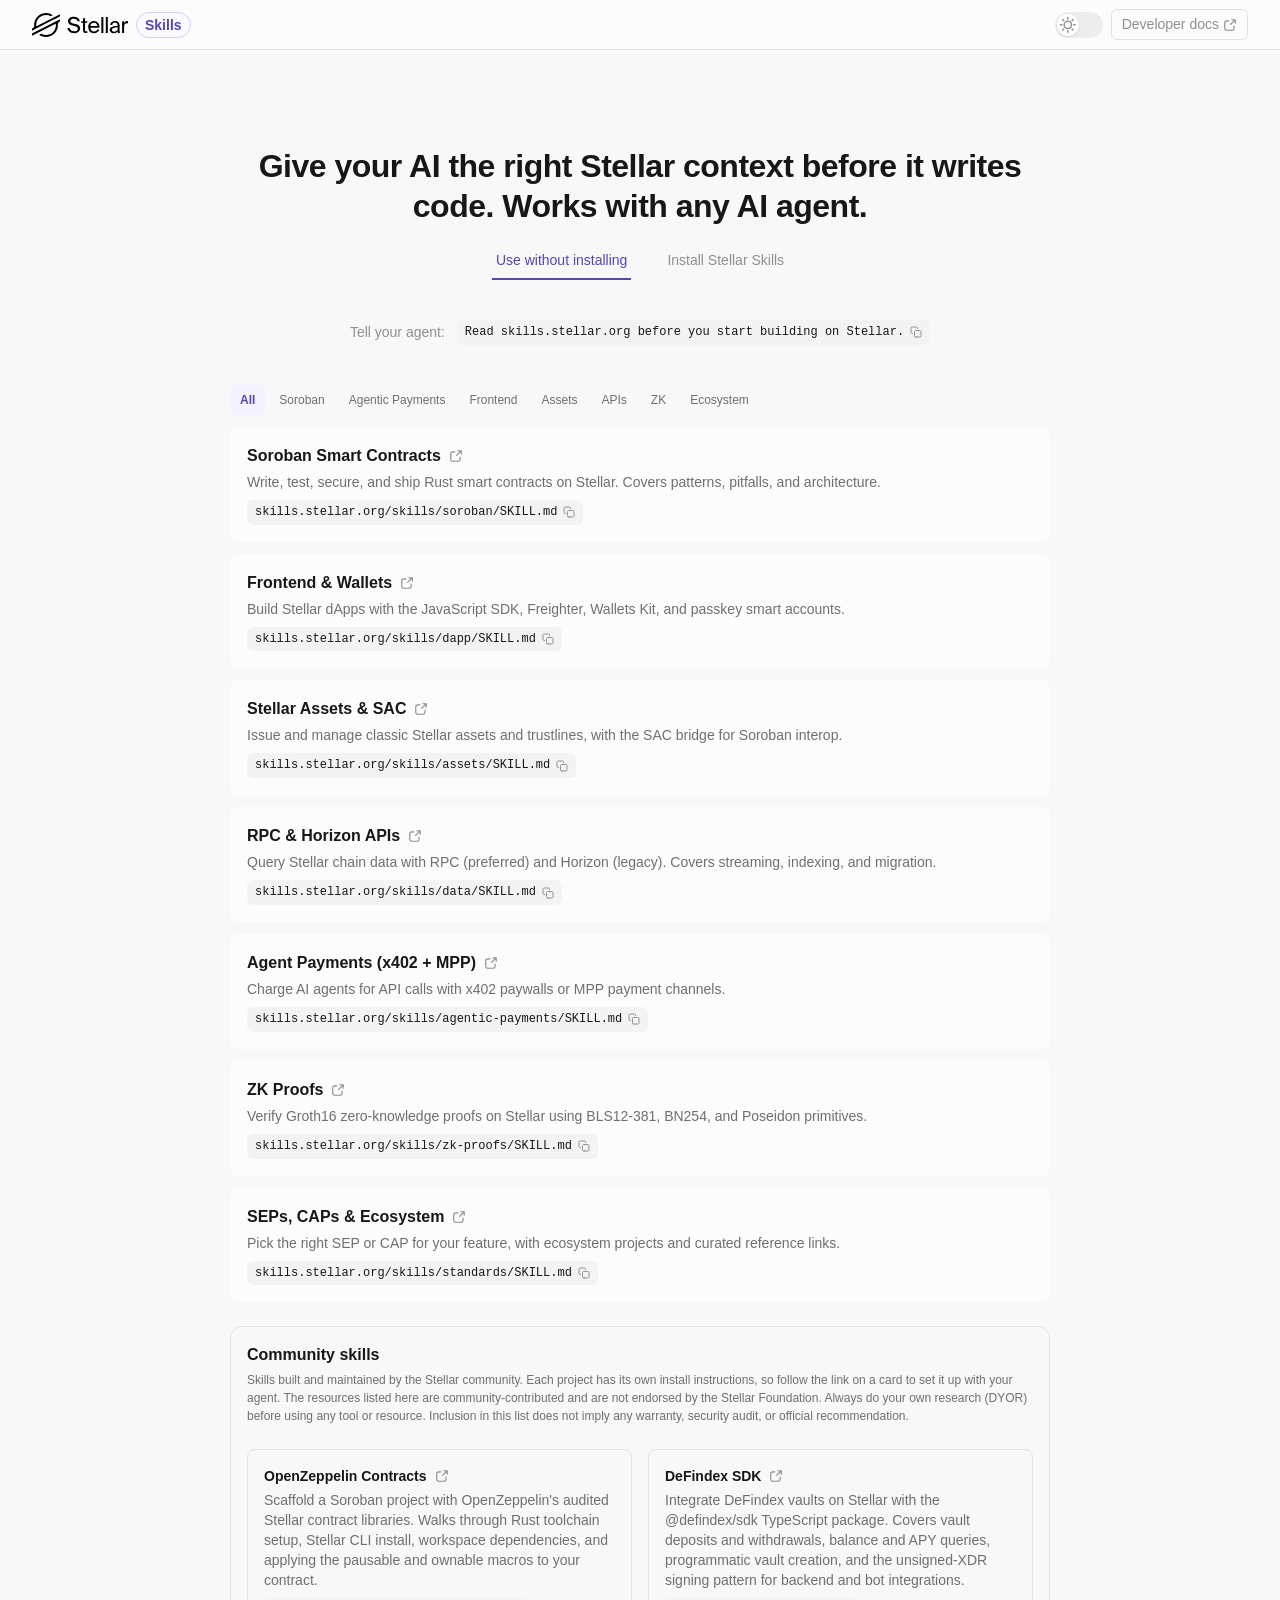
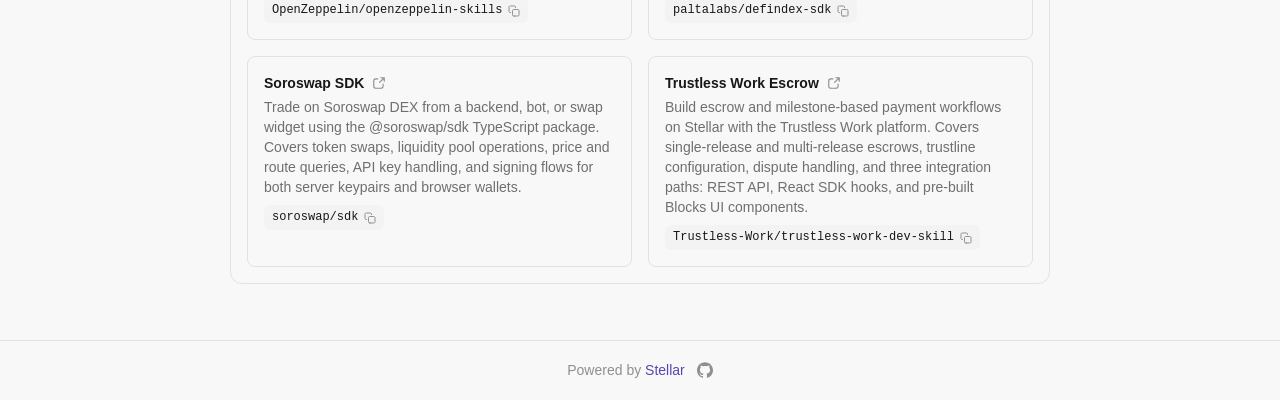
==== commit 518b72bb: "deploy: main @ a02fec1546648455dbaf9b980b311c7589c1ba0b a02fec1546648455dbaf9b980b311c7589c1ba0b" ====
--- a/index.html
+++ b/index.html
@@ -1 +1 @@
-<!DOCTYPE html><!--9JChKwocska4Kjvm7lKpM--><html lang="en"><head><meta charSet="utf-8"/><meta name="viewport" content="width=device-width, initial-scale=1"/><link rel="stylesheet" href="/stellar-dev-skill/_next/static/css/1e5ff19a35d31f50.css" data-precedence="next"/><link rel="stylesheet" href="/stellar-dev-skill/_next/static/css/e4cf4849244e9364.css" data-precedence="next"/><link rel="stylesheet" href="/stellar-dev-skill/_next/static/css/4ed7745f0740438e.css" data-precedence="next"/><link rel="preload" as="script" fetchPriority="low" href="/stellar-dev-skill/_next/static/chunks/webpack-e088dba3e95c92e0.js"/><script src="/stellar-dev-skill/_next/static/chunks/501a8e5c-ddadf1c3e274f299.js" async=""></script><script src="/stellar-dev-skill/_next/static/chunks/608-50959dbdc75a2ea4.js" async=""></script><script src="/stellar-dev-skill/_next/static/chunks/main-app-37924697416c7e45.js" async=""></script><script src="/stellar-dev-skill/_next/static/chunks/app/error-b08f83622450583a.js" async=""></script><script src="/stellar-dev-skill/_next/static/chunks/app/not-found-08187927f592ade0.js" async=""></script><script src="/stellar-dev-skill/_next/static/chunks/app/layout-a905066209b4010d.js" async=""></script><script src="/stellar-dev-skill/_next/static/chunks/app/global-error-5aeafbff38c1bd12.js" async=""></script><script src="/stellar-dev-skill/_next/static/chunks/c83ec69c-a91c99aa23ae2a50.js" async=""></script><script src="/stellar-dev-skill/_next/static/chunks/app/page-80a996606881df35.js" async=""></script><link rel="preload" href="https://www.googletagmanager.com/gtm.js?id=GTM-KCNDDL3" as="script"/><title>Stellar Skills</title><meta name="description" content="Agent-readable documentation for building on the Stellar network."/><link rel="icon" href="/stellar-dev-skill/favicon.ico" type="image/x-icon" sizes="32x32"/><link rel="icon" href="/stellar-dev-skill/icon.svg?756aac92ff9f66b3" type="image/svg+xml" sizes="any"/><link rel="icon" href="/stellar-dev-skill/icon1.png?199c7ac628608d01" type="image/png" sizes="192x192"/><link rel="icon" href="/stellar-dev-skill/icon2.png?77839b6e1bcdd0eb" type="image/png" sizes="512x512"/><link rel="apple-touch-icon" href="/stellar-dev-skill/apple-icon.png?7c0b103b302a5207" type="image/png" sizes="192x192"/><script src="/stellar-dev-skill/_next/static/chunks/polyfills-42372ed130431b0a.js" noModule=""></script></head><body class="sds-theme-light" data-sds-theme="sds-theme-light"><div hidden=""><!--$--><!--/$--></div><div id="root"><div class="SkillsLanding"><header class="SkillsLanding__header"><div class="SkillsLanding__logo"><svg xmlns="http://www.w3.org/2000/svg" width="1em" height="1em" fill="var(--sds-logo-fill, #8F8F8F)" viewBox="0 0 128 32"><g clip-path="url(#stellar_svg__a)"><path d="M18.687 0a15.75 15.75 0 0 1 9.1 2.883l-.198.102-2.533 1.292a13.1 13.1 0 0 0-6.37-1.642h-.102c-1.72.017-3.398.359-4.982 1.018a13.2 13.2 0 0 0-4.22 2.83 13.09 13.09 0 0 0-3.852 9.299c0 .573.034 1.146.111 1.72l.026.179.162-.086L37.356 1.523v2.96l-5.281 2.694-2.594 1.317L6.43 20.256l-.103.06-2.38 1.206v-.009l-.111.051L0 23.524v-2.96l1.301-.66a3.02 3.02 0 0 0 1.644-2.925 19 19 0 0 1-.043-1.206A15.76 15.76 0 0 1 7.524 4.602a15.7 15.7 0 0 1 5.017-3.387A16.2 16.2 0 0 1 18.687 0M55.727 5.055c3.809.009 7.224 1.703 8.046 5.791H60.88c-.728-2.455-3.125-3.276-5.265-3.276-1.635 0-4.502.727-4.502 3.097 0 1.873 1.49 2.805 3.45 3.242l2.456.556c3.245.701 7.13 1.924 7.13 6.193 0 4.148-3.86 6.338-8.071 6.338-5 0-8.158-2.72-8.715-6.954h2.928c.556 2.925 2.602 4.44 5.847 4.44 3.124 0 4.939-1.49 4.939-3.568 0-2.224-1.9-3.156-4.563-3.738l-2.628-.556c-2.893-.641-5.82-2.25-5.82-5.782 0-4.03 4.236-5.783 7.66-5.783M71.786 26.62c-3.014 0-3.716-.676-3.716-3.944v-9.64h-2.482v-2.13h2.482V6.963h2.663v3.943h2.978v2.13h-2.978v9.315c0 1.634.12 2.045 1.635 2.045h1.344v2.224z"></path><path fill-rule="evenodd" d="M87.014 22.069c-.676 1.548-1.96 2.6-4.297 2.6s-4.734-1.642-4.862-5.03h12.104c.35-4.97-2.543-8.998-7.336-8.998-4.298 0-7.627 3.182-7.627 8.152 0 4.645 2.747 8.212 7.72 8.212 3.827 0 6.318-2.216 7.046-4.936zm-4.383-9.144c2.808 0 4.469 2.215 4.528 4.44h-9.262c.231-3.157 2.363-4.44 4.734-4.44M103.544 22.471c-.009-3.704 4.168-4.79 10.631-5.517v-.377c0-2.865-1.609-3.823-3.569-3.823-2.192 0-3.476 1.197-3.596 3.122h-2.747c.265-3.387 3.244-5.286 6.317-5.286 4.323 0 6.283 2.07 6.258 6.483l-.026 3.619c-.026 2.626.12 4.44.411 5.928h-2.688a18 18 0 0 1-.206-2.165c-.967 1.609-2.602 2.541-5.375 2.541-2.954 0-5.41-1.634-5.41-4.525m2.944-.051c0 1.488 1.139 2.48 3.039 2.48 2.483 0 4.854-1.137 4.854-4.85v-.992c-4.828.496-7.893 1.198-7.893 3.362" clip-rule="evenodd"></path><path d="M122.83 18.39c0-3.446 1.224-4.824 3.681-4.824.344 0 .726.038 1.146.079l.343.033v-2.832c-.291-.025-.522-.025-.788-.025-2.045.06-3.655 1.052-4.442 2.831v-2.746h-2.603v15.722h2.663zM36.064 12.06l1.301-.658v-2.96L7.858 23.48l-2.593 1.318L0 27.484v2.96l31.527-16.04.163-.085.025.18c.077.573.112 1.155.112 1.728 0 3.507-1.37 6.817-3.852 9.298a13.2 13.2 0 0 1-4.22 2.831 12.9 12.9 0 0 1-4.983 1.018h-.094a13.15 13.15 0 0 1-6.386-1.65l-.102.05-2.62 1.335c.925.65 1.918 1.206 2.962 1.65A15.75 15.75 0 0 0 18.678 32a15.72 15.72 0 0 0 11.163-4.628 15.76 15.76 0 0 0 4.623-11.171c0-.402-.01-.813-.044-1.215a3.02 3.02 0 0 1 1.644-2.925M92.484 26.62V5.44h2.662v21.18zM98.416 5.44v21.18h2.662V5.44z"></path></g><defs><clipPath id="stellar_svg__a"><path fill="#fff" d="M0 0h128v32H0z"></path></clipPath></defs></svg><div class="Badge Badge--secondary Badge--md">Skills</div></div><div class="SkillsLanding__headerActions"><div><label class="Toggle Toggle--md" for="theme-switch" title="Switch to dark theme"><input class="Toggle__input" type="checkbox" id="theme-switch" name="theme-switch"/><div class="Toggle__track"><div class="Toggle__track__thumb"><div class="Toggle__track__icon Toggle__track__icon--checked"><svg xmlns="http://www.w3.org/2000/svg" width="1em" height="1em" fill="none" stroke="currentColor" viewBox="0 0 24 24"><path stroke-linecap="round" stroke-linejoin="round" stroke-width="2" d="M22 15.844a10.4 10.4 0 0 1-4.306.925c-5.779 0-10.463-4.684-10.463-10.462 0-1.536.33-2.994.925-4.307A10.46 10.46 0 0 0 2 11.538C2 17.316 6.684 22 12.462 22c4.243 0 7.896-2.526 9.538-6.156"></path></svg></div><div class="Toggle__track__icon Toggle__track__icon--unchecked"><svg xmlns="http://www.w3.org/2000/svg" width="1em" height="1em" fill="none" stroke="currentColor" viewBox="0 0 24 24"><path stroke-linecap="round" stroke-linejoin="round" stroke-width="2" d="M12 2v2m0 16v2M4 12H2m4.314-5.686L4.9 4.9m12.786 1.414L19.1 4.9M6.314 17.69 4.9 19.104m12.786-1.414 1.414 1.414M22 12h-2m-3 0a5 5 0 1 1-10 0 5 5 0 0 1 10 0"></path></svg></div></div></div></label></div><a href="https://developers.stellar.org/docs" target="_blank" rel="noopener noreferrer" class="SkillsLanding__headerLink">Developer docs<svg width="24" height="24" viewBox="0 0 24 24" fill="none" xmlns="http://www.w3.org/2000/svg" stroke="currentColor" aria-hidden="true"><path d="M21 9L21 3M21 3H15M21 3L13 11M10 5H7.8C6.11984 5 5.27976 5 4.63803 5.32698C4.07354 5.6146 3.6146 6.07354 3.32698 6.63803C3 7.27976 3 8.11984 3 9.8V16.2C3 17.8802 3 18.7202 3.32698 19.362C3.6146 19.9265 4.07354 20.3854 4.63803 20.673C5.27976 21 6.11984 21 7.8 21H14.2C15.8802 21 16.7202 21 17.362 20.673C17.9265 20.3854 18.3854 19.9265 18.673 19.362C19 18.7202 19 17.8802 19 16.2V14" stroke-width="2" stroke-linecap="round" stroke-linejoin="round"></path></svg></a></div></header><main class="SkillsLanding__main"><section class="SkillsLanding__hero"><h1 class="SkillsLanding__title">Give your AI the right Stellar context before it writes code. Works with any AI agent.</h1></section><section class="SkillsLanding__installing" aria-label="Installing"><div class="SkillsLanding__filters" role="tablist" aria-label="Installation method"><button type="button" role="tab" id="_R_2dbrb_-tab-Use without installing" aria-controls="_R_2dbrb_-panel" aria-selected="true" tabindex="0" class="SkillsLanding__filterTab" data-is-active="true">Use without installing</button><button type="button" role="tab" id="_R_2dbrb_-tab-Install Stellar Skills" aria-controls="_R_2dbrb_-panel" aria-selected="false" tabindex="-1" class="SkillsLanding__filterTab" data-is-active="false">Install Stellar Skills</button></div><div role="tabpanel" id="_R_2dbrb_-panel" aria-labelledby="_R_2dbrb_-tab-Use without installing" class="SkillsLanding__installerPanel" data-active-filter="Use without installing"><div class="SkillsLanding__filterItem" data-category="Use without installing"><div class="SkillsLanding__installOneTime"><span class="SkillsLanding__installLabel">Tell your agent:</span><div class="SkillsCard__pathWrapper"><button type="button" class="SkillsCard__pathButton" aria-label="Copy Read oceans404.github.io/stellar-dev-skill before you start building on Stellar." data-copied="false"><span class="SkillsCard__pathText">Read oceans404.github.io/stellar-dev-skill before you start building on Stellar.</span><svg width="24" height="24" viewBox="0 0 24 24" fill="none" xmlns="http://www.w3.org/2000/svg" stroke="currentColor" aria-hidden="true"><path d="M5 15C4.06812 15 3.60218 15 3.23463 14.8478C2.74458 14.6448 2.35523 14.2554 2.15224 13.7654C2 13.3978 2 12.9319 2 12V5.2C2 4.0799 2 3.51984 2.21799 3.09202C2.40973 2.71569 2.71569 2.40973 3.09202 2.21799C3.51984 2 4.0799 2 5.2 2H12C12.9319 2 13.3978 2 13.7654 2.15224C14.2554 2.35523 14.6448 2.74458 14.8478 3.23463C15 3.60218 15 4.06812 15 5M12.2 22H18.8C19.9201 22 20.4802 22 20.908 21.782C21.2843 21.5903 21.5903 21.2843 21.782 20.908C22 20.4802 22 19.9201 22 18.8V12.2C22 11.0799 22 10.5198 21.782 10.092C21.5903 9.71569 21.2843 9.40973 20.908 9.21799C20.4802 9 19.9201 9 18.8 9H12.2C11.0799 9 10.5198 9 10.092 9.21799C9.71569 9.40973 9.40973 9.71569 9.21799 10.092C9 10.5198 9 11.0799 9 12.2V18.8C9 19.9201 9 20.4802 9.21799 20.908C9.40973 21.2843 9.71569 21.5903 10.092 21.782C10.5198 22 11.0799 22 12.2 22Z" stroke-width="2" stroke-linecap="round" stroke-linejoin="round"></path></svg></button></div></div></div><div class="SkillsLanding__filterItem" data-category="Install Stellar Skills"><div class="SkillsLanding__installRows"><div class="SkillsLanding__installRow" data-first="true"><span class="SkillsLanding__installToolName">Claude Code</span><div class="SkillsLanding__installCommands"><div class="SkillsCard__pathWrapper"><button type="button" class="SkillsCard__pathButton" aria-label="Copy /plugin marketplace add stellar/stellar-dev-skill" data-copied="false"><span class="SkillsCard__pathText">/plugin marketplace add stellar/stellar-dev-skill</span><svg width="24" height="24" viewBox="0 0 24 24" fill="none" xmlns="http://www.w3.org/2000/svg" stroke="currentColor" aria-hidden="true"><path d="M5 15C4.06812 15 3.60218 15 3.23463 14.8478C2.74458 14.6448 2.35523 14.2554 2.15224 13.7654C2 13.3978 2 12.9319 2 12V5.2C2 4.0799 2 3.51984 2.21799 3.09202C2.40973 2.71569 2.71569 2.40973 3.09202 2.21799C3.51984 2 4.0799 2 5.2 2H12C12.9319 2 13.3978 2 13.7654 2.15224C14.2554 2.35523 14.6448 2.74458 14.8478 3.23463C15 3.60218 15 4.06812 15 5M12.2 22H18.8C19.9201 22 20.4802 22 20.908 21.782C21.2843 21.5903 21.5903 21.2843 21.782 20.908C22 20.4802 22 19.9201 22 18.8V12.2C22 11.0799 22 10.5198 21.782 10.092C21.5903 9.71569 21.2843 9.40973 20.908 9.21799C20.4802 9 19.9201 9 18.8 9H12.2C11.0799 9 10.5198 9 10.092 9.21799C9.71569 9.40973 9.40973 9.71569 9.21799 10.092C9 10.5198 9 11.0799 9 12.2V18.8C9 19.9201 9 20.4802 9.21799 20.908C9.40973 21.2843 9.71569 21.5903 10.092 21.782C10.5198 22 11.0799 22 12.2 22Z" stroke-width="2" stroke-linecap="round" stroke-linejoin="round"></path></svg></button></div><div class="SkillsCard__pathWrapper"><button type="button" class="SkillsCard__pathButton" aria-label="Copy /plugin install stellar-dev@stellar-dev-skill" data-copied="false"><span class="SkillsCard__pathText">/plugin install stellar-dev@stellar-dev-skill</span><svg width="24" height="24" viewBox="0 0 24 24" fill="none" xmlns="http://www.w3.org/2000/svg" stroke="currentColor" aria-hidden="true"><path d="M5 15C4.06812 15 3.60218 15 3.23463 14.8478C2.74458 14.6448 2.35523 14.2554 2.15224 13.7654C2 13.3978 2 12.9319 2 12V5.2C2 4.0799 2 3.51984 2.21799 3.09202C2.40973 2.71569 2.71569 2.40973 3.09202 2.21799C3.51984 2 4.0799 2 5.2 2H12C12.9319 2 13.3978 2 13.7654 2.15224C14.2554 2.35523 14.6448 2.74458 14.8478 3.23463C15 3.60218 15 4.06812 15 5M12.2 22H18.8C19.9201 22 20.4802 22 20.908 21.782C21.2843 21.5903 21.5903 21.2843 21.782 20.908C22 20.4802 22 19.9201 22 18.8V12.2C22 11.0799 22 10.5198 21.782 10.092C21.5903 9.71569 21.2843 9.40973 20.908 9.21799C20.4802 9 19.9201 9 18.8 9H12.2C11.0799 9 10.5198 9 10.092 9.21799C9.71569 9.40973 9.40973 9.71569 9.21799 10.092C9 10.5198 9 11.0799 9 12.2V18.8C9 19.9201 9 20.4802 9.21799 20.908C9.40973 21.2843 9.71569 21.5903 10.092 21.782C10.5198 22 11.0799 22 12.2 22Z" stroke-width="2" stroke-linecap="round" stroke-linejoin="round"></path></svg></button></div></div></div><div class="SkillsLanding__installRow" data-first="false"><span class="SkillsLanding__installToolName">Cursor</span><div class="SkillsLanding__installCommands"><div class="SkillsCard__pathWrapper"><button type="button" class="SkillsCard__pathButton" aria-label="Copy stellar/stellar-dev-skill" data-copied="false"><span class="SkillsCard__pathText">stellar/stellar-dev-skill</span><svg width="24" height="24" viewBox="0 0 24 24" fill="none" xmlns="http://www.w3.org/2000/svg" stroke="currentColor" aria-hidden="true"><path d="M5 15C4.06812 15 3.60218 15 3.23463 14.8478C2.74458 14.6448 2.35523 14.2554 2.15224 13.7654C2 13.3978 2 12.9319 2 12V5.2C2 4.0799 2 3.51984 2.21799 3.09202C2.40973 2.71569 2.71569 2.40973 3.09202 2.21799C3.51984 2 4.0799 2 5.2 2H12C12.9319 2 13.3978 2 13.7654 2.15224C14.2554 2.35523 14.6448 2.74458 14.8478 3.23463C15 3.60218 15 4.06812 15 5M12.2 22H18.8C19.9201 22 20.4802 22 20.908 21.782C21.2843 21.5903 21.5903 21.2843 21.782 20.908C22 20.4802 22 19.9201 22 18.8V12.2C22 11.0799 22 10.5198 21.782 10.092C21.5903 9.71569 21.2843 9.40973 20.908 9.21799C20.4802 9 19.9201 9 18.8 9H12.2C11.0799 9 10.5198 9 10.092 9.21799C9.71569 9.40973 9.40973 9.71569 9.21799 10.092C9 10.5198 9 11.0799 9 12.2V18.8C9 19.9201 9 20.4802 9.21799 20.908C9.40973 21.2843 9.71569 21.5903 10.092 21.782C10.5198 22 11.0799 22 12.2 22Z" stroke-width="2" stroke-linecap="round" stroke-linejoin="round"></path></svg></button></div></div></div><div class="SkillsLanding__installRow" data-first="false"><span class="SkillsLanding__installToolName">npx skills</span><div class="SkillsLanding__installCommands"><div class="SkillsCard__pathWrapper"><button type="button" class="SkillsCard__pathButton" aria-label="Copy npx skills add https://github.com/stellar/stellar-dev-skill" data-copied="false"><span class="SkillsCard__pathText">npx skills add https://github.com/stellar/stellar-dev-skill</span><svg width="24" height="24" viewBox="0 0 24 24" fill="none" xmlns="http://www.w3.org/2000/svg" stroke="currentColor" aria-hidden="true"><path d="M5 15C4.06812 15 3.60218 15 3.23463 14.8478C2.74458 14.6448 2.35523 14.2554 2.15224 13.7654C2 13.3978 2 12.9319 2 12V5.2C2 4.0799 2 3.51984 2.21799 3.09202C2.40973 2.71569 2.71569 2.40973 3.09202 2.21799C3.51984 2 4.0799 2 5.2 2H12C12.9319 2 13.3978 2 13.7654 2.15224C14.2554 2.35523 14.6448 2.74458 14.8478 3.23463C15 3.60218 15 4.06812 15 5M12.2 22H18.8C19.9201 22 20.4802 22 20.908 21.782C21.2843 21.5903 21.5903 21.2843 21.782 20.908C22 20.4802 22 19.9201 22 18.8V12.2C22 11.0799 22 10.5198 21.782 10.092C21.5903 9.71569 21.2843 9.40973 20.908 9.21799C20.4802 9 19.9201 9 18.8 9H12.2C11.0799 9 10.5198 9 10.092 9.21799C9.71569 9.40973 9.40973 9.71569 9.21799 10.092C9 10.5198 9 11.0799 9 12.2V18.8C9 19.9201 9 20.4802 9.21799 20.908C9.40973 21.2843 9.71569 21.5903 10.092 21.782C10.5198 22 11.0799 22 12.2 22Z" stroke-width="2" stroke-linecap="round" stroke-linejoin="round"></path></svg></button></div></div></div><div class="SkillsLanding__installRow" data-first="false"><span class="SkillsLanding__installToolName">Clone repo</span><div class="SkillsLanding__installCommands"><div class="SkillsCard__pathWrapper"><button type="button" class="SkillsCard__pathButton" aria-label="Copy git clone https://github.com/stellar/stellar-dev-skill" data-copied="false"><span class="SkillsCard__pathText">git clone https://github.com/stellar/stellar-dev-skill</span><svg width="24" height="24" viewBox="0 0 24 24" fill="none" xmlns="http://www.w3.org/2000/svg" stroke="currentColor" aria-hidden="true"><path d="M5 15C4.06812 15 3.60218 15 3.23463 14.8478C2.74458 14.6448 2.35523 14.2554 2.15224 13.7654C2 13.3978 2 12.9319 2 12V5.2C2 4.0799 2 3.51984 2.21799 3.09202C2.40973 2.71569 2.71569 2.40973 3.09202 2.21799C3.51984 2 4.0799 2 5.2 2H12C12.9319 2 13.3978 2 13.7654 2.15224C14.2554 2.35523 14.6448 2.74458 14.8478 3.23463C15 3.60218 15 4.06812 15 5M12.2 22H18.8C19.9201 22 20.4802 22 20.908 21.782C21.2843 21.5903 21.5903 21.2843 21.782 20.908C22 20.4802 22 19.9201 22 18.8V12.2C22 11.0799 22 10.5198 21.782 10.092C21.5903 9.71569 21.2843 9.40973 20.908 9.21799C20.4802 9 19.9201 9 18.8 9H12.2C11.0799 9 10.5198 9 10.092 9.21799C9.71569 9.40973 9.40973 9.71569 9.21799 10.092C9 10.5198 9 11.0799 9 12.2V18.8C9 19.9201 9 20.4802 9.21799 20.908C9.40973 21.2843 9.71569 21.5903 10.092 21.782C10.5198 22 11.0799 22 12.2 22Z" stroke-width="2" stroke-linecap="round" stroke-linejoin="round"></path></svg></button></div></div></div></div></div></div></section><section class="SkillsLanding__cards" aria-label="Skills list"><div class="SkillsLanding__filters" role="tablist" aria-label="Filter skills"><button type="button" role="tab" id="_R_3dbrb_-tab-All" aria-controls="_R_3dbrb_-panel" aria-selected="true" tabindex="0" class="SkillsLanding__filterTab" data-is-active="true">All</button><button type="button" role="tab" id="_R_3dbrb_-tab-Soroban" aria-controls="_R_3dbrb_-panel" aria-selected="false" tabindex="-1" class="SkillsLanding__filterTab" data-is-active="false">Soroban</button><button type="button" role="tab" id="_R_3dbrb_-tab-Agentic Payments" aria-controls="_R_3dbrb_-panel" aria-selected="false" tabindex="-1" class="SkillsLanding__filterTab" data-is-active="false">Agentic Payments</button><button type="button" role="tab" id="_R_3dbrb_-tab-Frontend" aria-controls="_R_3dbrb_-panel" aria-selected="false" tabindex="-1" class="SkillsLanding__filterTab" data-is-active="false">Frontend</button><button type="button" role="tab" id="_R_3dbrb_-tab-Assets" aria-controls="_R_3dbrb_-panel" aria-selected="false" tabindex="-1" class="SkillsLanding__filterTab" data-is-active="false">Assets</button><button type="button" role="tab" id="_R_3dbrb_-tab-APIs" aria-controls="_R_3dbrb_-panel" aria-selected="false" tabindex="-1" class="SkillsLanding__filterTab" data-is-active="false">APIs</button><button type="button" role="tab" id="_R_3dbrb_-tab-ZK" aria-controls="_R_3dbrb_-panel" aria-selected="false" tabindex="-1" class="SkillsLanding__filterTab" data-is-active="false">ZK</button><button type="button" role="tab" id="_R_3dbrb_-tab-Ecosystem" aria-controls="_R_3dbrb_-panel" aria-selected="false" tabindex="-1" class="SkillsLanding__filterTab" data-is-active="false">Ecosystem</button></div><div role="tabpanel" id="_R_3dbrb_-panel" aria-labelledby="_R_3dbrb_-tab-All" class="SkillsLanding__filterPanel" data-active-filter="All"><div data-category="Soroban" class="SkillsLanding__filterItem"><div class="Card Card--primary"><div class="SkillsCard"><div class="SkillsCard__header"><h2 class="SkillsCard__title">Soroban Smart Contracts</h2><a href="https://github.com/oceans404/stellar-dev-skill/blob/main/skills/soroban/SKILL.md" target="_blank" rel="noopener noreferrer" aria-label="View Soroban Smart Contracts source" class="SkillsCard__sourceLink"><svg width="24" height="24" viewBox="0 0 24 24" fill="none" xmlns="http://www.w3.org/2000/svg" stroke="currentColor" aria-hidden="true"><path d="M21 9L21 3M21 3H15M21 3L13 11M10 5H7.8C6.11984 5 5.27976 5 4.63803 5.32698C4.07354 5.6146 3.6146 6.07354 3.32698 6.63803C3 7.27976 3 8.11984 3 9.8V16.2C3 17.8802 3 18.7202 3.32698 19.362C3.6146 19.9265 4.07354 20.3854 4.63803 20.673C5.27976 21 6.11984 21 7.8 21H14.2C15.8802 21 16.7202 21 17.362 20.673C17.9265 20.3854 18.3854 19.9265 18.673 19.362C19 18.7202 19 17.8802 19 16.2V14" stroke-width="2" stroke-linecap="round" stroke-linejoin="round"></path></svg></a></div><p class="SkillsCard__description">Write, test, secure, and ship Rust smart contracts on Stellar. Covers patterns, pitfalls, and architecture.</p><div class="SkillsCard__pathWrapper"><button type="button" class="SkillsCard__pathButton" aria-label="Copy oceans404.github.io/stellar-dev-skill/skills/soroban/SKILL.md" data-copied="false"><span class="SkillsCard__pathText">oceans404.github.io/stellar-dev-skill/skills/soroban/SKILL.md</span><svg width="24" height="24" viewBox="0 0 24 24" fill="none" xmlns="http://www.w3.org/2000/svg" stroke="currentColor" aria-hidden="true"><path d="M5 15C4.06812 15 3.60218 15 3.23463 14.8478C2.74458 14.6448 2.35523 14.2554 2.15224 13.7654C2 13.3978 2 12.9319 2 12V5.2C2 4.0799 2 3.51984 2.21799 3.09202C2.40973 2.71569 2.71569 2.40973 3.09202 2.21799C3.51984 2 4.0799 2 5.2 2H12C12.9319 2 13.3978 2 13.7654 2.15224C14.2554 2.35523 14.6448 2.74458 14.8478 3.23463C15 3.60218 15 4.06812 15 5M12.2 22H18.8C19.9201 22 20.4802 22 20.908 21.782C21.2843 21.5903 21.5903 21.2843 21.782 20.908C22 20.4802 22 19.9201 22 18.8V12.2C22 11.0799 22 10.5198 21.782 10.092C21.5903 9.71569 21.2843 9.40973 20.908 9.21799C20.4802 9 19.9201 9 18.8 9H12.2C11.0799 9 10.5198 9 10.092 9.21799C9.71569 9.40973 9.40973 9.71569 9.21799 10.092C9 10.5198 9 11.0799 9 12.2V18.8C9 19.9201 9 20.4802 9.21799 20.908C9.40973 21.2843 9.71569 21.5903 10.092 21.782C10.5198 22 11.0799 22 12.2 22Z" stroke-width="2" stroke-linecap="round" stroke-linejoin="round"></path></svg></button></div></div></div></div><div data-category="Frontend" class="SkillsLanding__filterItem"><div class="Card Card--primary"><div class="SkillsCard"><div class="SkillsCard__header"><h2 class="SkillsCard__title">Frontend &amp; Wallets</h2><a href="https://github.com/oceans404/stellar-dev-skill/blob/main/skills/dapp/SKILL.md" target="_blank" rel="noopener noreferrer" aria-label="View Frontend &amp; Wallets source" class="SkillsCard__sourceLink"><svg width="24" height="24" viewBox="0 0 24 24" fill="none" xmlns="http://www.w3.org/2000/svg" stroke="currentColor" aria-hidden="true"><path d="M21 9L21 3M21 3H15M21 3L13 11M10 5H7.8C6.11984 5 5.27976 5 4.63803 5.32698C4.07354 5.6146 3.6146 6.07354 3.32698 6.63803C3 7.27976 3 8.11984 3 9.8V16.2C3 17.8802 3 18.7202 3.32698 19.362C3.6146 19.9265 4.07354 20.3854 4.63803 20.673C5.27976 21 6.11984 21 7.8 21H14.2C15.8802 21 16.7202 21 17.362 20.673C17.9265 20.3854 18.3854 19.9265 18.673 19.362C19 18.7202 19 17.8802 19 16.2V14" stroke-width="2" stroke-linecap="round" stroke-linejoin="round"></path></svg></a></div><p class="SkillsCard__description">Build Stellar dApps with the JavaScript SDK, Freighter, Wallets Kit, and passkey smart accounts.</p><div class="SkillsCard__pathWrapper"><button type="button" class="SkillsCard__pathButton" aria-label="Copy oceans404.github.io/stellar-dev-skill/skills/dapp/SKILL.md" data-copied="false"><span class="SkillsCard__pathText">oceans404.github.io/stellar-dev-skill/skills/dapp/SKILL.md</span><svg width="24" height="24" viewBox="0 0 24 24" fill="none" xmlns="http://www.w3.org/2000/svg" stroke="currentColor" aria-hidden="true"><path d="M5 15C4.06812 15 3.60218 15 3.23463 14.8478C2.74458 14.6448 2.35523 14.2554 2.15224 13.7654C2 13.3978 2 12.9319 2 12V5.2C2 4.0799 2 3.51984 2.21799 3.09202C2.40973 2.71569 2.71569 2.40973 3.09202 2.21799C3.51984 2 4.0799 2 5.2 2H12C12.9319 2 13.3978 2 13.7654 2.15224C14.2554 2.35523 14.6448 2.74458 14.8478 3.23463C15 3.60218 15 4.06812 15 5M12.2 22H18.8C19.9201 22 20.4802 22 20.908 21.782C21.2843 21.5903 21.5903 21.2843 21.782 20.908C22 20.4802 22 19.9201 22 18.8V12.2C22 11.0799 22 10.5198 21.782 10.092C21.5903 9.71569 21.2843 9.40973 20.908 9.21799C20.4802 9 19.9201 9 18.8 9H12.2C11.0799 9 10.5198 9 10.092 9.21799C9.71569 9.40973 9.40973 9.71569 9.21799 10.092C9 10.5198 9 11.0799 9 12.2V18.8C9 19.9201 9 20.4802 9.21799 20.908C9.40973 21.2843 9.71569 21.5903 10.092 21.782C10.5198 22 11.0799 22 12.2 22Z" stroke-width="2" stroke-linecap="round" stroke-linejoin="round"></path></svg></button></div></div></div></div><div data-category="Assets" class="SkillsLanding__filterItem"><div class="Card Card--primary"><div class="SkillsCard"><div class="SkillsCard__header"><h2 class="SkillsCard__title">Stellar Assets &amp; SAC</h2><a href="https://github.com/oceans404/stellar-dev-skill/blob/main/skills/assets/SKILL.md" target="_blank" rel="noopener noreferrer" aria-label="View Stellar Assets &amp; SAC source" class="SkillsCard__sourceLink"><svg width="24" height="24" viewBox="0 0 24 24" fill="none" xmlns="http://www.w3.org/2000/svg" stroke="currentColor" aria-hidden="true"><path d="M21 9L21 3M21 3H15M21 3L13 11M10 5H7.8C6.11984 5 5.27976 5 4.63803 5.32698C4.07354 5.6146 3.6146 6.07354 3.32698 6.63803C3 7.27976 3 8.11984 3 9.8V16.2C3 17.8802 3 18.7202 3.32698 19.362C3.6146 19.9265 4.07354 20.3854 4.63803 20.673C5.27976 21 6.11984 21 7.8 21H14.2C15.8802 21 16.7202 21 17.362 20.673C17.9265 20.3854 18.3854 19.9265 18.673 19.362C19 18.7202 19 17.8802 19 16.2V14" stroke-width="2" stroke-linecap="round" stroke-linejoin="round"></path></svg></a></div><p class="SkillsCard__description">Issue and manage classic Stellar assets and trustlines, with the SAC bridge for Soroban interop.</p><div class="SkillsCard__pathWrapper"><button type="button" class="SkillsCard__pathButton" aria-label="Copy oceans404.github.io/stellar-dev-skill/skills/assets/SKILL.md" data-copied="false"><span class="SkillsCard__pathText">oceans404.github.io/stellar-dev-skill/skills/assets/SKILL.md</span><svg width="24" height="24" viewBox="0 0 24 24" fill="none" xmlns="http://www.w3.org/2000/svg" stroke="currentColor" aria-hidden="true"><path d="M5 15C4.06812 15 3.60218 15 3.23463 14.8478C2.74458 14.6448 2.35523 14.2554 2.15224 13.7654C2 13.3978 2 12.9319 2 12V5.2C2 4.0799 2 3.51984 2.21799 3.09202C2.40973 2.71569 2.71569 2.40973 3.09202 2.21799C3.51984 2 4.0799 2 5.2 2H12C12.9319 2 13.3978 2 13.7654 2.15224C14.2554 2.35523 14.6448 2.74458 14.8478 3.23463C15 3.60218 15 4.06812 15 5M12.2 22H18.8C19.9201 22 20.4802 22 20.908 21.782C21.2843 21.5903 21.5903 21.2843 21.782 20.908C22 20.4802 22 19.9201 22 18.8V12.2C22 11.0799 22 10.5198 21.782 10.092C21.5903 9.71569 21.2843 9.40973 20.908 9.21799C20.4802 9 19.9201 9 18.8 9H12.2C11.0799 9 10.5198 9 10.092 9.21799C9.71569 9.40973 9.40973 9.71569 9.21799 10.092C9 10.5198 9 11.0799 9 12.2V18.8C9 19.9201 9 20.4802 9.21799 20.908C9.40973 21.2843 9.71569 21.5903 10.092 21.782C10.5198 22 11.0799 22 12.2 22Z" stroke-width="2" stroke-linecap="round" stroke-linejoin="round"></path></svg></button></div></div></div></div><div data-category="APIs" class="SkillsLanding__filterItem"><div class="Card Card--primary"><div class="SkillsCard"><div class="SkillsCard__header"><h2 class="SkillsCard__title">RPC &amp; Horizon APIs</h2><a href="https://github.com/oceans404/stellar-dev-skill/blob/main/skills/data/SKILL.md" target="_blank" rel="noopener noreferrer" aria-label="View RPC &amp; Horizon APIs source" class="SkillsCard__sourceLink"><svg width="24" height="24" viewBox="0 0 24 24" fill="none" xmlns="http://www.w3.org/2000/svg" stroke="currentColor" aria-hidden="true"><path d="M21 9L21 3M21 3H15M21 3L13 11M10 5H7.8C6.11984 5 5.27976 5 4.63803 5.32698C4.07354 5.6146 3.6146 6.07354 3.32698 6.63803C3 7.27976 3 8.11984 3 9.8V16.2C3 17.8802 3 18.7202 3.32698 19.362C3.6146 19.9265 4.07354 20.3854 4.63803 20.673C5.27976 21 6.11984 21 7.8 21H14.2C15.8802 21 16.7202 21 17.362 20.673C17.9265 20.3854 18.3854 19.9265 18.673 19.362C19 18.7202 19 17.8802 19 16.2V14" stroke-width="2" stroke-linecap="round" stroke-linejoin="round"></path></svg></a></div><p class="SkillsCard__description">Query Stellar chain data with RPC (preferred) and Horizon (legacy). Covers streaming, indexing, and migration.</p><div class="SkillsCard__pathWrapper"><button type="button" class="SkillsCard__pathButton" aria-label="Copy oceans404.github.io/stellar-dev-skill/skills/data/SKILL.md" data-copied="false"><span class="SkillsCard__pathText">oceans404.github.io/stellar-dev-skill/skills/data/SKILL.md</span><svg width="24" height="24" viewBox="0 0 24 24" fill="none" xmlns="http://www.w3.org/2000/svg" stroke="currentColor" aria-hidden="true"><path d="M5 15C4.06812 15 3.60218 15 3.23463 14.8478C2.74458 14.6448 2.35523 14.2554 2.15224 13.7654C2 13.3978 2 12.9319 2 12V5.2C2 4.0799 2 3.51984 2.21799 3.09202C2.40973 2.71569 2.71569 2.40973 3.09202 2.21799C3.51984 2 4.0799 2 5.2 2H12C12.9319 2 13.3978 2 13.7654 2.15224C14.2554 2.35523 14.6448 2.74458 14.8478 3.23463C15 3.60218 15 4.06812 15 5M12.2 22H18.8C19.9201 22 20.4802 22 20.908 21.782C21.2843 21.5903 21.5903 21.2843 21.782 20.908C22 20.4802 22 19.9201 22 18.8V12.2C22 11.0799 22 10.5198 21.782 10.092C21.5903 9.71569 21.2843 9.40973 20.908 9.21799C20.4802 9 19.9201 9 18.8 9H12.2C11.0799 9 10.5198 9 10.092 9.21799C9.71569 9.40973 9.40973 9.71569 9.21799 10.092C9 10.5198 9 11.0799 9 12.2V18.8C9 19.9201 9 20.4802 9.21799 20.908C9.40973 21.2843 9.71569 21.5903 10.092 21.782C10.5198 22 11.0799 22 12.2 22Z" stroke-width="2" stroke-linecap="round" stroke-linejoin="round"></path></svg></button></div></div></div></div><div data-category="Agentic Payments" class="SkillsLanding__filterItem"><div class="Card Card--primary"><div class="SkillsCard"><div class="SkillsCard__header"><h2 class="SkillsCard__title">Agent Payments (x402 + MPP)</h2><a href="https://github.com/oceans404/stellar-dev-skill/blob/main/skills/agentic-payments/SKILL.md" target="_blank" rel="noopener noreferrer" aria-label="View Agent Payments (x402 + MPP) source" class="SkillsCard__sourceLink"><svg width="24" height="24" viewBox="0 0 24 24" fill="none" xmlns="http://www.w3.org/2000/svg" stroke="currentColor" aria-hidden="true"><path d="M21 9L21 3M21 3H15M21 3L13 11M10 5H7.8C6.11984 5 5.27976 5 4.63803 5.32698C4.07354 5.6146 3.6146 6.07354 3.32698 6.63803C3 7.27976 3 8.11984 3 9.8V16.2C3 17.8802 3 18.7202 3.32698 19.362C3.6146 19.9265 4.07354 20.3854 4.63803 20.673C5.27976 21 6.11984 21 7.8 21H14.2C15.8802 21 16.7202 21 17.362 20.673C17.9265 20.3854 18.3854 19.9265 18.673 19.362C19 18.7202 19 17.8802 19 16.2V14" stroke-width="2" stroke-linecap="round" stroke-linejoin="round"></path></svg></a></div><p class="SkillsCard__description">Charge AI agents for API calls with x402 paywalls or MPP payment channels.</p><div class="SkillsCard__pathWrapper"><button type="button" class="SkillsCard__pathButton" aria-label="Copy oceans404.github.io/stellar-dev-skill/skills/agentic-payments/SKILL.md" data-copied="false"><span class="SkillsCard__pathText">oceans404.github.io/stellar-dev-skill/skills/agentic-payments/SKILL.md</span><svg width="24" height="24" viewBox="0 0 24 24" fill="none" xmlns="http://www.w3.org/2000/svg" stroke="currentColor" aria-hidden="true"><path d="M5 15C4.06812 15 3.60218 15 3.23463 14.8478C2.74458 14.6448 2.35523 14.2554 2.15224 13.7654C2 13.3978 2 12.9319 2 12V5.2C2 4.0799 2 3.51984 2.21799 3.09202C2.40973 2.71569 2.71569 2.40973 3.09202 2.21799C3.51984 2 4.0799 2 5.2 2H12C12.9319 2 13.3978 2 13.7654 2.15224C14.2554 2.35523 14.6448 2.74458 14.8478 3.23463C15 3.60218 15 4.06812 15 5M12.2 22H18.8C19.9201 22 20.4802 22 20.908 21.782C21.2843 21.5903 21.5903 21.2843 21.782 20.908C22 20.4802 22 19.9201 22 18.8V12.2C22 11.0799 22 10.5198 21.782 10.092C21.5903 9.71569 21.2843 9.40973 20.908 9.21799C20.4802 9 19.9201 9 18.8 9H12.2C11.0799 9 10.5198 9 10.092 9.21799C9.71569 9.40973 9.40973 9.71569 9.21799 10.092C9 10.5198 9 11.0799 9 12.2V18.8C9 19.9201 9 20.4802 9.21799 20.908C9.40973 21.2843 9.71569 21.5903 10.092 21.782C10.5198 22 11.0799 22 12.2 22Z" stroke-width="2" stroke-linecap="round" stroke-linejoin="round"></path></svg></button></div></div></div></div><div data-category="ZK" class="SkillsLanding__filterItem"><div class="Card Card--primary"><div class="SkillsCard"><div class="SkillsCard__header"><h2 class="SkillsCard__title">ZK Proofs</h2><a href="https://github.com/oceans404/stellar-dev-skill/blob/main/skills/zk-proofs/SKILL.md" target="_blank" rel="noopener noreferrer" aria-label="View ZK Proofs source" class="SkillsCard__sourceLink"><svg width="24" height="24" viewBox="0 0 24 24" fill="none" xmlns="http://www.w3.org/2000/svg" stroke="currentColor" aria-hidden="true"><path d="M21 9L21 3M21 3H15M21 3L13 11M10 5H7.8C6.11984 5 5.27976 5 4.63803 5.32698C4.07354 5.6146 3.6146 6.07354 3.32698 6.63803C3 7.27976 3 8.11984 3 9.8V16.2C3 17.8802 3 18.7202 3.32698 19.362C3.6146 19.9265 4.07354 20.3854 4.63803 20.673C5.27976 21 6.11984 21 7.8 21H14.2C15.8802 21 16.7202 21 17.362 20.673C17.9265 20.3854 18.3854 19.9265 18.673 19.362C19 18.7202 19 17.8802 19 16.2V14" stroke-width="2" stroke-linecap="round" stroke-linejoin="round"></path></svg></a></div><p class="SkillsCard__description">Verify Groth16 zero-knowledge proofs on Stellar using BLS12-381, BN254, and Poseidon primitives.</p><div class="SkillsCard__pathWrapper"><button type="button" class="SkillsCard__pathButton" aria-label="Copy oceans404.github.io/stellar-dev-skill/skills/zk-proofs/SKILL.md" data-copied="false"><span class="SkillsCard__pathText">oceans404.github.io/stellar-dev-skill/skills/zk-proofs/SKILL.md</span><svg width="24" height="24" viewBox="0 0 24 24" fill="none" xmlns="http://www.w3.org/2000/svg" stroke="currentColor" aria-hidden="true"><path d="M5 15C4.06812 15 3.60218 15 3.23463 14.8478C2.74458 14.6448 2.35523 14.2554 2.15224 13.7654C2 13.3978 2 12.9319 2 12V5.2C2 4.0799 2 3.51984 2.21799 3.09202C2.40973 2.71569 2.71569 2.40973 3.09202 2.21799C3.51984 2 4.0799 2 5.2 2H12C12.9319 2 13.3978 2 13.7654 2.15224C14.2554 2.35523 14.6448 2.74458 14.8478 3.23463C15 3.60218 15 4.06812 15 5M12.2 22H18.8C19.9201 22 20.4802 22 20.908 21.782C21.2843 21.5903 21.5903 21.2843 21.782 20.908C22 20.4802 22 19.9201 22 18.8V12.2C22 11.0799 22 10.5198 21.782 10.092C21.5903 9.71569 21.2843 9.40973 20.908 9.21799C20.4802 9 19.9201 9 18.8 9H12.2C11.0799 9 10.5198 9 10.092 9.21799C9.71569 9.40973 9.40973 9.71569 9.21799 10.092C9 10.5198 9 11.0799 9 12.2V18.8C9 19.9201 9 20.4802 9.21799 20.908C9.40973 21.2843 9.71569 21.5903 10.092 21.782C10.5198 22 11.0799 22 12.2 22Z" stroke-width="2" stroke-linecap="round" stroke-linejoin="round"></path></svg></button></div></div></div></div><div data-category="Ecosystem" class="SkillsLanding__filterItem"><div class="Card Card--primary"><div class="SkillsCard"><div class="SkillsCard__header"><h2 class="SkillsCard__title">SEPs, CAPs &amp; Ecosystem</h2><a href="https://github.com/oceans404/stellar-dev-skill/blob/main/skills/standards/SKILL.md" target="_blank" rel="noopener noreferrer" aria-label="View SEPs, CAPs &amp; Ecosystem source" class="SkillsCard__sourceLink"><svg width="24" height="24" viewBox="0 0 24 24" fill="none" xmlns="http://www.w3.org/2000/svg" stroke="currentColor" aria-hidden="true"><path d="M21 9L21 3M21 3H15M21 3L13 11M10 5H7.8C6.11984 5 5.27976 5 4.63803 5.32698C4.07354 5.6146 3.6146 6.07354 3.32698 6.63803C3 7.27976 3 8.11984 3 9.8V16.2C3 17.8802 3 18.7202 3.32698 19.362C3.6146 19.9265 4.07354 20.3854 4.63803 20.673C5.27976 21 6.11984 21 7.8 21H14.2C15.8802 21 16.7202 21 17.362 20.673C17.9265 20.3854 18.3854 19.9265 18.673 19.362C19 18.7202 19 17.8802 19 16.2V14" stroke-width="2" stroke-linecap="round" stroke-linejoin="round"></path></svg></a></div><p class="SkillsCard__description">Pick the right SEP or CAP for your feature, with ecosystem projects and curated reference links.</p><div class="SkillsCard__pathWrapper"><button type="button" class="SkillsCard__pathButton" aria-label="Copy oceans404.github.io/stellar-dev-skill/skills/standards/SKILL.md" data-copied="false"><span class="SkillsCard__pathText">oceans404.github.io/stellar-dev-skill/skills/standards/SKILL.md</span><svg width="24" height="24" viewBox="0 0 24 24" fill="none" xmlns="http://www.w3.org/2000/svg" stroke="currentColor" aria-hidden="true"><path d="M5 15C4.06812 15 3.60218 15 3.23463 14.8478C2.74458 14.6448 2.35523 14.2554 2.15224 13.7654C2 13.3978 2 12.9319 2 12V5.2C2 4.0799 2 3.51984 2.21799 3.09202C2.40973 2.71569 2.71569 2.40973 3.09202 2.21799C3.51984 2 4.0799 2 5.2 2H12C12.9319 2 13.3978 2 13.7654 2.15224C14.2554 2.35523 14.6448 2.74458 14.8478 3.23463C15 3.60218 15 4.06812 15 5M12.2 22H18.8C19.9201 22 20.4802 22 20.908 21.782C21.2843 21.5903 21.5903 21.2843 21.782 20.908C22 20.4802 22 19.9201 22 18.8V12.2C22 11.0799 22 10.5198 21.782 10.092C21.5903 9.71569 21.2843 9.40973 20.908 9.21799C20.4802 9 19.9201 9 18.8 9H12.2C11.0799 9 10.5198 9 10.092 9.21799C9.71569 9.40973 9.40973 9.71569 9.21799 10.092C9 10.5198 9 11.0799 9 12.2V18.8C9 19.9201 9 20.4802 9.21799 20.908C9.40973 21.2843 9.71569 21.5903 10.092 21.782C10.5198 22 11.0799 22 12.2 22Z" stroke-width="2" stroke-linecap="round" stroke-linejoin="round"></path></svg></button></div></div></div></div></div></section><section class="SkillsLanding__ecosystem" aria-label="Community"><h2 class="SkillsLanding__sectionTitle">Community skills</h2><p class="SkillsLanding__sectionDescription">Skills built and maintained by the Stellar community. Each project has its own install instructions, so follow the link on a card to set it up with your agent. The resources listed here are community-contributed and are not endorsed by the Stellar Foundation. Always do your own research (DYOR) before using any tool or resource. Inclusion in this list does not imply any warranty, security audit, or official recommendation.</p><div class="SkillsLanding__ecosystemGrid"><div class="Card Card--primary"><div class="SkillsCard"><div class="SkillsCard__header"><h3 class="SkillsCard__title">OpenZeppelin Contracts</h3><a href="https://github.com/OpenZeppelin/openzeppelin-skills/blob/main/skills/setup-stellar-contracts/SKILL.md" target="_blank" rel="noopener noreferrer" aria-label="View OpenZeppelin Contracts source" class="SkillsCard__sourceLink"><svg width="24" height="24" viewBox="0 0 24 24" fill="none" xmlns="http://www.w3.org/2000/svg" stroke="currentColor" aria-hidden="true"><path d="M21 9L21 3M21 3H15M21 3L13 11M10 5H7.8C6.11984 5 5.27976 5 4.63803 5.32698C4.07354 5.6146 3.6146 6.07354 3.32698 6.63803C3 7.27976 3 8.11984 3 9.8V16.2C3 17.8802 3 18.7202 3.32698 19.362C3.6146 19.9265 4.07354 20.3854 4.63803 20.673C5.27976 21 6.11984 21 7.8 21H14.2C15.8802 21 16.7202 21 17.362 20.673C17.9265 20.3854 18.3854 19.9265 18.673 19.362C19 18.7202 19 17.8802 19 16.2V14" stroke-width="2" stroke-linecap="round" stroke-linejoin="round"></path></svg></a></div><p class="SkillsCard__description">Scaffold a Soroban project with OpenZeppelin&#x27;s audited Stellar contract libraries. Walks through Rust toolchain setup, Stellar CLI install, workspace dependencies, and applying the pausable and ownable macros to your contract.</p><div class="SkillsCard__pathWrapper"><button type="button" class="SkillsCard__pathButton" aria-label="Copy OpenZeppelin/openzeppelin-skills" data-copied="false"><span class="SkillsCard__pathText">OpenZeppelin/openzeppelin-skills</span><svg width="24" height="24" viewBox="0 0 24 24" fill="none" xmlns="http://www.w3.org/2000/svg" stroke="currentColor" aria-hidden="true"><path d="M5 15C4.06812 15 3.60218 15 3.23463 14.8478C2.74458 14.6448 2.35523 14.2554 2.15224 13.7654C2 13.3978 2 12.9319 2 12V5.2C2 4.0799 2 3.51984 2.21799 3.09202C2.40973 2.71569 2.71569 2.40973 3.09202 2.21799C3.51984 2 4.0799 2 5.2 2H12C12.9319 2 13.3978 2 13.7654 2.15224C14.2554 2.35523 14.6448 2.74458 14.8478 3.23463C15 3.60218 15 4.06812 15 5M12.2 22H18.8C19.9201 22 20.4802 22 20.908 21.782C21.2843 21.5903 21.5903 21.2843 21.782 20.908C22 20.4802 22 19.9201 22 18.8V12.2C22 11.0799 22 10.5198 21.782 10.092C21.5903 9.71569 21.2843 9.40973 20.908 9.21799C20.4802 9 19.9201 9 18.8 9H12.2C11.0799 9 10.5198 9 10.092 9.21799C9.71569 9.40973 9.40973 9.71569 9.21799 10.092C9 10.5198 9 11.0799 9 12.2V18.8C9 19.9201 9 20.4802 9.21799 20.908C9.40973 21.2843 9.71569 21.5903 10.092 21.782C10.5198 22 11.0799 22 12.2 22Z" stroke-width="2" stroke-linecap="round" stroke-linejoin="round"></path></svg></button></div></div></div><div class="Card Card--primary"><div class="SkillsCard"><div class="SkillsCard__header"><h3 class="SkillsCard__title">DeFindex SDK</h3><a href="https://github.com/paltalabs/defindex-sdk/blob/main/defindex-sdk-skill.md" target="_blank" rel="noopener noreferrer" aria-label="View DeFindex SDK source" class="SkillsCard__sourceLink"><svg width="24" height="24" viewBox="0 0 24 24" fill="none" xmlns="http://www.w3.org/2000/svg" stroke="currentColor" aria-hidden="true"><path d="M21 9L21 3M21 3H15M21 3L13 11M10 5H7.8C6.11984 5 5.27976 5 4.63803 5.32698C4.07354 5.6146 3.6146 6.07354 3.32698 6.63803C3 7.27976 3 8.11984 3 9.8V16.2C3 17.8802 3 18.7202 3.32698 19.362C3.6146 19.9265 4.07354 20.3854 4.63803 20.673C5.27976 21 6.11984 21 7.8 21H14.2C15.8802 21 16.7202 21 17.362 20.673C17.9265 20.3854 18.3854 19.9265 18.673 19.362C19 18.7202 19 17.8802 19 16.2V14" stroke-width="2" stroke-linecap="round" stroke-linejoin="round"></path></svg></a></div><p class="SkillsCard__description">Integrate DeFindex vaults on Stellar with the @defindex/sdk TypeScript package. Covers vault deposits and withdrawals, balance and APY queries, programmatic vault creation, and the unsigned-XDR signing pattern for backend and bot integrations.</p><div class="SkillsCard__pathWrapper"><button type="button" class="SkillsCard__pathButton" aria-label="Copy paltalabs/defindex-sdk" data-copied="false"><span class="SkillsCard__pathText">paltalabs/defindex-sdk</span><svg width="24" height="24" viewBox="0 0 24 24" fill="none" xmlns="http://www.w3.org/2000/svg" stroke="currentColor" aria-hidden="true"><path d="M5 15C4.06812 15 3.60218 15 3.23463 14.8478C2.74458 14.6448 2.35523 14.2554 2.15224 13.7654C2 13.3978 2 12.9319 2 12V5.2C2 4.0799 2 3.51984 2.21799 3.09202C2.40973 2.71569 2.71569 2.40973 3.09202 2.21799C3.51984 2 4.0799 2 5.2 2H12C12.9319 2 13.3978 2 13.7654 2.15224C14.2554 2.35523 14.6448 2.74458 14.8478 3.23463C15 3.60218 15 4.06812 15 5M12.2 22H18.8C19.9201 22 20.4802 22 20.908 21.782C21.2843 21.5903 21.5903 21.2843 21.782 20.908C22 20.4802 22 19.9201 22 18.8V12.2C22 11.0799 22 10.5198 21.782 10.092C21.5903 9.71569 21.2843 9.40973 20.908 9.21799C20.4802 9 19.9201 9 18.8 9H12.2C11.0799 9 10.5198 9 10.092 9.21799C9.71569 9.40973 9.40973 9.71569 9.21799 10.092C9 10.5198 9 11.0799 9 12.2V18.8C9 19.9201 9 20.4802 9.21799 20.908C9.40973 21.2843 9.71569 21.5903 10.092 21.782C10.5198 22 11.0799 22 12.2 22Z" stroke-width="2" stroke-linecap="round" stroke-linejoin="round"></path></svg></button></div></div></div><div class="Card Card--primary"><div class="SkillsCard"><div class="SkillsCard__header"><h3 class="SkillsCard__title">Soroswap SDK</h3><a href="https://github.com/soroswap/sdk/blob/main/soroswap-sdk-skill.md" target="_blank" rel="noopener noreferrer" aria-label="View Soroswap SDK source" class="SkillsCard__sourceLink"><svg width="24" height="24" viewBox="0 0 24 24" fill="none" xmlns="http://www.w3.org/2000/svg" stroke="currentColor" aria-hidden="true"><path d="M21 9L21 3M21 3H15M21 3L13 11M10 5H7.8C6.11984 5 5.27976 5 4.63803 5.32698C4.07354 5.6146 3.6146 6.07354 3.32698 6.63803C3 7.27976 3 8.11984 3 9.8V16.2C3 17.8802 3 18.7202 3.32698 19.362C3.6146 19.9265 4.07354 20.3854 4.63803 20.673C5.27976 21 6.11984 21 7.8 21H14.2C15.8802 21 16.7202 21 17.362 20.673C17.9265 20.3854 18.3854 19.9265 18.673 19.362C19 18.7202 19 17.8802 19 16.2V14" stroke-width="2" stroke-linecap="round" stroke-linejoin="round"></path></svg></a></div><p class="SkillsCard__description">Trade on Soroswap DEX from a backend, bot, or swap widget using the @soroswap/sdk TypeScript package. Covers token swaps, liquidity pool operations, price and route queries, API key handling, and signing flows for both server keypairs and browser wallets.</p><div class="SkillsCard__pathWrapper"><button type="button" class="SkillsCard__pathButton" aria-label="Copy soroswap/sdk" data-copied="false"><span class="SkillsCard__pathText">soroswap/sdk</span><svg width="24" height="24" viewBox="0 0 24 24" fill="none" xmlns="http://www.w3.org/2000/svg" stroke="currentColor" aria-hidden="true"><path d="M5 15C4.06812 15 3.60218 15 3.23463 14.8478C2.74458 14.6448 2.35523 14.2554 2.15224 13.7654C2 13.3978 2 12.9319 2 12V5.2C2 4.0799 2 3.51984 2.21799 3.09202C2.40973 2.71569 2.71569 2.40973 3.09202 2.21799C3.51984 2 4.0799 2 5.2 2H12C12.9319 2 13.3978 2 13.7654 2.15224C14.2554 2.35523 14.6448 2.74458 14.8478 3.23463C15 3.60218 15 4.06812 15 5M12.2 22H18.8C19.9201 22 20.4802 22 20.908 21.782C21.2843 21.5903 21.5903 21.2843 21.782 20.908C22 20.4802 22 19.9201 22 18.8V12.2C22 11.0799 22 10.5198 21.782 10.092C21.5903 9.71569 21.2843 9.40973 20.908 9.21799C20.4802 9 19.9201 9 18.8 9H12.2C11.0799 9 10.5198 9 10.092 9.21799C9.71569 9.40973 9.40973 9.71569 9.21799 10.092C9 10.5198 9 11.0799 9 12.2V18.8C9 19.9201 9 20.4802 9.21799 20.908C9.40973 21.2843 9.71569 21.5903 10.092 21.782C10.5198 22 11.0799 22 12.2 22Z" stroke-width="2" stroke-linecap="round" stroke-linejoin="round"></path></svg></button></div></div></div><div class="Card Card--primary"><div class="SkillsCard"><div class="SkillsCard__header"><h3 class="SkillsCard__title">Trustless Work Escrow</h3><a href="https://github.com/Trustless-Work/trustless-work-dev-skill/blob/main/SKILL.md" target="_blank" rel="noopener noreferrer" aria-label="View Trustless Work Escrow source" class="SkillsCard__sourceLink"><svg width="24" height="24" viewBox="0 0 24 24" fill="none" xmlns="http://www.w3.org/2000/svg" stroke="currentColor" aria-hidden="true"><path d="M21 9L21 3M21 3H15M21 3L13 11M10 5H7.8C6.11984 5 5.27976 5 4.63803 5.32698C4.07354 5.6146 3.6146 6.07354 3.32698 6.63803C3 7.27976 3 8.11984 3 9.8V16.2C3 17.8802 3 18.7202 3.32698 19.362C3.6146 19.9265 4.07354 20.3854 4.63803 20.673C5.27976 21 6.11984 21 7.8 21H14.2C15.8802 21 16.7202 21 17.362 20.673C17.9265 20.3854 18.3854 19.9265 18.673 19.362C19 18.7202 19 17.8802 19 16.2V14" stroke-width="2" stroke-linecap="round" stroke-linejoin="round"></path></svg></a></div><p class="SkillsCard__description">Build escrow and milestone-based payment workflows on Stellar with the Trustless Work platform. Covers single-release and multi-release escrows, trustline configuration, dispute handling, and three integration paths: REST API, React SDK hooks, and pre-built Blocks UI components.</p><div class="SkillsCard__pathWrapper"><button type="button" class="SkillsCard__pathButton" aria-label="Copy Trustless-Work/trustless-work-dev-skill" data-copied="false"><span class="SkillsCard__pathText">Trustless-Work/trustless-work-dev-skill</span><svg width="24" height="24" viewBox="0 0 24 24" fill="none" xmlns="http://www.w3.org/2000/svg" stroke="currentColor" aria-hidden="true"><path d="M5 15C4.06812 15 3.60218 15 3.23463 14.8478C2.74458 14.6448 2.35523 14.2554 2.15224 13.7654C2 13.3978 2 12.9319 2 12V5.2C2 4.0799 2 3.51984 2.21799 3.09202C2.40973 2.71569 2.71569 2.40973 3.09202 2.21799C3.51984 2 4.0799 2 5.2 2H12C12.9319 2 13.3978 2 13.7654 2.15224C14.2554 2.35523 14.6448 2.74458 14.8478 3.23463C15 3.60218 15 4.06812 15 5M12.2 22H18.8C19.9201 22 20.4802 22 20.908 21.782C21.2843 21.5903 21.5903 21.2843 21.782 20.908C22 20.4802 22 19.9201 22 18.8V12.2C22 11.0799 22 10.5198 21.782 10.092C21.5903 9.71569 21.2843 9.40973 20.908 9.21799C20.4802 9 19.9201 9 18.8 9H12.2C11.0799 9 10.5198 9 10.092 9.21799C9.71569 9.40973 9.40973 9.71569 9.21799 10.092C9 10.5198 9 11.0799 9 12.2V18.8C9 19.9201 9 20.4802 9.21799 20.908C9.40973 21.2843 9.71569 21.5903 10.092 21.782C10.5198 22 11.0799 22 12.2 22Z" stroke-width="2" stroke-linecap="round" stroke-linejoin="round"></path></svg></button></div></div></div></div></section></main><footer class="SkillsLanding__footer"><span class="SkillsLanding__footerText">Powered by<!-- --> <a href="https://stellar.org" target="_blank" rel="noopener noreferrer" class="SkillsLanding__footerLink">Stellar</a></span><a href="https://github.com/stellar/stellar-dev-skill" target="_blank" rel="noopener noreferrer" aria-label="View source on GitHub" class="SkillsLanding__footerGithub"><svg width="24" height="24" viewBox="0 0 24 24" fill="currentColor" xmlns="http://www.w3.org/2000/svg" stroke="none" aria-hidden="true"><path d="M12 .297c-6.63 0-12 5.373-12 12 0 5.303 3.438 9.8 8.205 11.385.6.113.82-.258.82-.577 0-.285-.01-1.04-.015-2.04-3.338.724-4.042-1.61-4.042-1.61C4.422 18.07 3.633 17.7 3.633 17.7c-1.087-.744.084-.729.084-.729 1.205.084 1.838 1.236 1.838 1.236 1.07 1.835 2.809 1.305 3.495.998.108-.776.417-1.305.76-1.605-2.665-.3-5.466-1.332-5.466-5.93 0-1.31.465-2.38 1.235-3.22-.135-.303-.54-1.523.105-3.176 0 0 1.005-.322 3.3 1.23.96-.267 1.98-.399 3-.405 1.02.006 2.04.138 3 .405 2.28-1.552 3.285-1.23 3.285-1.23.645 1.653.24 2.873.12 3.176.765.84 1.23 1.91 1.23 3.22 0 4.61-2.805 5.625-5.475 5.92.42.36.81 1.096.81 2.22 0 1.606-.015 2.896-.015 3.286 0 .315.21.69.825.57C20.565 22.092 24 17.592 24 12.297c0-6.627-5.373-12-12-12"></path></svg></a></footer></div><!--$--><!--/$--></div><script src="/stellar-dev-skill/_next/static/chunks/webpack-e088dba3e95c92e0.js" id="_R_" async=""></script><script>(self.__next_f=self.__next_f||[]).push([0])</script><script>self.__next_f.push([1,"1:\"$Sreact.fragment\"\n2:I[4967,[],\"\"]\n3:I[6264,[\"39\",\"static/chunks/app/error-b08f83622450583a.js\"],\"default\"]\n4:I[6075,[],\"\"]\n5:I[9966,[\"345\",\"static/chunks/app/not-found-08187927f592ade0.js\"],\"\"]\n6:I[6485,[\"177\",\"static/chunks/app/layout-a905066209b4010d.js\"],\"GoogleTagManager\"]\n11:I[8326,[\"219\",\"static/chunks/app/global-error-5aeafbff38c1bd12.js\"],\"default\"]\n:HL[\"/stellar-dev-skill/_next/static/css/1e5ff19a35d31f50.css\",\"style\"]\n:HL[\"/stellar-dev-skill/_next/static/css/e4cf4849244e9364.css\",\"style\"]\n:HL[\"/stellar-dev-skill/_next/static/css/4ed7745f0740438e.css\",\"style\"]\n7:T41c,"])</script><script>self.__next_f.push([1,"M18.687 0a15.75 15.75 0 0 1 9.1 2.883l-.198.102-2.533 1.292a13.1 13.1 0 0 0-6.37-1.642h-.102c-1.72.017-3.398.359-4.982 1.018a13.2 13.2 0 0 0-4.22 2.83 13.09 13.09 0 0 0-3.852 9.299c0 .573.034 1.146.111 1.72l.026.179.162-.086L37.356 1.523v2.96l-5.281 2.694-2.594 1.317L6.43 20.256l-.103.06-2.38 1.206v-.009l-.111.051L0 23.524v-2.96l1.301-.66a3.02 3.02 0 0 0 1.644-2.925 19 19 0 0 1-.043-1.206A15.76 15.76 0 0 1 7.524 4.602a15.7 15.7 0 0 1 5.017-3.387A16.2 16.2 0 0 1 18.687 0M55.727 5.055c3.809.009 7.224 1.703 8.046 5.791H60.88c-.728-2.455-3.125-3.276-5.265-3.276-1.635 0-4.502.727-4.502 3.097 0 1.873 1.49 2.805 3.45 3.242l2.456.556c3.245.701 7.13 1.924 7.13 6.193 0 4.148-3.86 6.338-8.071 6.338-5 0-8.158-2.72-8.715-6.954h2.928c.556 2.925 2.602 4.44 5.847 4.44 3.124 0 4.939-1.49 4.939-3.568 0-2.224-1.9-3.156-4.563-3.738l-2.628-.556c-2.893-.641-5.82-2.25-5.82-5.782 0-4.03 4.236-5.783 7.66-5.783M71.786 26.62c-3.014 0-3.716-.676-3.716-3.944v-9.64h-2.482v-2.13h2.482V6.963h2.663v3.943h2.978v2.13h-2.978v9.315c0 1.634.12 2.045 1.635 2.045h1.344v2.224z"])</script><script>self.__next_f.push([1,"0:{\"P\":null,\"b\":\"9JChKwocska4Kjvm7lKpM\",\"p\":\"/stellar-dev-skill\",\"c\":[\"\",\"\"],\"i\":false,\"f\":[[[\"\",{\"children\":[\"__PAGE__\",{}]},\"$undefined\",\"$undefined\",true],[\"\",[\"$\",\"$1\",\"c\",{\"children\":[[[\"$\",\"link\",\"0\",{\"rel\":\"stylesheet\",\"href\":\"/stellar-dev-skill/_next/static/css/1e5ff19a35d31f50.css\",\"precedence\":\"next\",\"crossOrigin\":\"$undefined\",\"nonce\":\"$undefined\"}],[\"$\",\"link\",\"1\",{\"rel\":\"stylesheet\",\"href\":\"/stellar-dev-skill/_next/static/css/e4cf4849244e9364.css\",\"precedence\":\"next\",\"crossOrigin\":\"$undefined\",\"nonce\":\"$undefined\"}]],[\"$\",\"html\",null,{\"lang\":\"en\",\"children\":[\"$\",\"body\",null,{\"className\":\"sds-theme-light\",\"data-sds-theme\":\"sds-theme-light\",\"children\":[[\"$\",\"div\",null,{\"id\":\"root\",\"children\":[\"$\",\"$L2\",null,{\"parallelRouterKey\":\"children\",\"error\":\"$3\",\"errorStyles\":[],\"errorScripts\":[],\"template\":[\"$\",\"$L4\",null,{}],\"templateStyles\":\"$undefined\",\"templateScripts\":\"$undefined\",\"notFound\":[[\"$\",\"div\",null,{\"className\":\"ErrorContent\",\"children\":[[\"$\",\"div\",null,{\"className\":\"ErrorContent__group\",\"children\":[[\"$\",\"h2\",null,{\"children\":\"Error 404 - Page not found\"}],[\"$\",\"p\",null,{\"children\":\"Oops! The page you’re looking for doesn’t exist. It might have been removed, had its name changed, or is temporarily unavailable.\"}]]}],[\"$\",\"$L5\",null,{\"href\":\"/\",\"className\":\"ErrorContent__button\",\"children\":[[\"$\",\"svg\",null,{\"width\":24,\"height\":24,\"viewBox\":\"0 0 24 24\",\"fill\":\"none\",\"xmlns\":\"http://www.w3.org/2000/svg\",\"stroke\":\"currentColor\",\"aria-hidden\":true,\"children\":[\"$\",\"path\",null,{\"d\":\"M19 12H5M5 12L12 19M5 12L12 5\",\"strokeWidth\":2,\"strokeLinecap\":\"round\",\"strokeLinejoin\":\"round\"}]}],\"Back to home\"]}]]}],[]],\"forbidden\":\"$undefined\",\"unauthorized\":\"$undefined\"}]}],[\"$\",\"$L6\",null,{\"gtmId\":\"GTM-KCNDDL3\"}]]}]}]]}],{\"children\":[\"__PAGE__\",[\"$\",\"$1\",\"c\",{\"children\":[[\"$\",\"div\",null,{\"className\":\"SkillsLanding\",\"children\":[false,[\"$\",\"header\",null,{\"className\":\"SkillsLanding__header\",\"children\":[[\"$\",\"div\",null,{\"className\":\"SkillsLanding__logo\",\"children\":[[\"$\",\"svg\",null,{\"xmlns\":\"http://www.w3.org/2000/svg\",\"width\":\"1em\",\"height\":\"1em\",\"fill\":\"var(--sds-logo-fill, #8F8F8F)\",\"viewBox\":\"0 0 128 32\",\"children\":[[\"$\",\"g\",null,{\"clipPath\":\"url(#stellar_svg__a)\",\"children\":[[\"$\",\"path\",null,{\"d\":\"$7\"}],[\"$\",\"path\",null,{\"fillRule\":\"evenodd\",\"d\":\"M87.014 22.069c-.676 1.548-1.96 2.6-4.297 2.6s-4.734-1.642-4.862-5.03h12.104c.35-4.97-2.543-8.998-7.336-8.998-4.298 0-7.627 3.182-7.627 8.152 0 4.645 2.747 8.212 7.72 8.212 3.827 0 6.318-2.216 7.046-4.936zm-4.383-9.144c2.808 0 4.469 2.215 4.528 4.44h-9.262c.231-3.157 2.363-4.44 4.734-4.44M103.544 22.471c-.009-3.704 4.168-4.79 10.631-5.517v-.377c0-2.865-1.609-3.823-3.569-3.823-2.192 0-3.476 1.197-3.596 3.122h-2.747c.265-3.387 3.244-5.286 6.317-5.286 4.323 0 6.283 2.07 6.258 6.483l-.026 3.619c-.026 2.626.12 4.44.411 5.928h-2.688a18 18 0 0 1-.206-2.165c-.967 1.609-2.602 2.541-5.375 2.541-2.954 0-5.41-1.634-5.41-4.525m2.944-.051c0 1.488 1.139 2.48 3.039 2.48 2.483 0 4.854-1.137 4.854-4.85v-.992c-4.828.496-7.893 1.198-7.893 3.362\",\"clipRule\":\"evenodd\"}],\"$L8\"]}],\"$L9\"]}],\"$La\"]}],\"$Lb\"]}],\"$Lc\",\"$Ld\"]}],[\"$Le\"],\"$Lf\"]}],{},null,false]},null,false],\"$L10\",false]],\"m\":\"$undefined\",\"G\":[\"$11\",[]],\"s\":false,\"S\":true}\n"])</script><script>self.__next_f.push([1,"12:I[1655,[\"389\",\"static/chunks/c83ec69c-a91c99aa23ae2a50.js\",\"974\",\"static/chunks/app/page-80a996606881df35.js\"],\"ThemeSwitchIsland\"]\n13:I[9508,[\"389\",\"static/chunks/c83ec69c-a91c99aa23ae2a50.js\",\"974\",\"static/chunks/app/page-80a996606881df35.js\"],\"SkillsFilter\"]\n14:I[2951,[\"389\",\"static/chunks/c83ec69c-a91c99aa23ae2a50.js\",\"974\",\"static/chunks/app/page-80a996606881df35.js\"],\"CopyButton\"]\n1e:I[2606,[],\"OutletBoundary\"]\n20:I[5843,[],\"AsyncMetadataOutlet\"]\n22:I[2606,[],\"ViewportBoundary\"]\n24:I[2606,[],\"MetadataBoundary\"]\n25:\"$Sreact.suspense\"\n"])</script><script>self.__next_f.push([1,"8:[\"$\",\"path\",null,{\"d\":\"M122.83 18.39c0-3.446 1.224-4.824 3.681-4.824.344 0 .726.038 1.146.079l.343.033v-2.832c-.291-.025-.522-.025-.788-.025-2.045.06-3.655 1.052-4.442 2.831v-2.746h-2.603v15.722h2.663zM36.064 12.06l1.301-.658v-2.96L7.858 23.48l-2.593 1.318L0 27.484v2.96l31.527-16.04.163-.085.025.18c.077.573.112 1.155.112 1.728 0 3.507-1.37 6.817-3.852 9.298a13.2 13.2 0 0 1-4.22 2.831 12.9 12.9 0 0 1-4.983 1.018h-.094a13.15 13.15 0 0 1-6.386-1.65l-.102.05-2.62 1.335c.925.65 1.918 1.206 2.962 1.65A15.75 15.75 0 0 0 18.678 32a15.72 15.72 0 0 0 11.163-4.628 15.76 15.76 0 0 0 4.623-11.171c0-.402-.01-.813-.044-1.215a3.02 3.02 0 0 1 1.644-2.925M92.484 26.62V5.44h2.662v21.18zM98.416 5.44v21.18h2.662V5.44z\"}]\n"])</script><script>self.__next_f.push([1,"9:[\"$\",\"defs\",null,{\"children\":[\"$\",\"clipPath\",null,{\"id\":\"stellar_svg__a\",\"children\":[\"$\",\"path\",null,{\"fill\":\"#fff\",\"d\":\"M0 0h128v32H0z\"}]}]}]\na:[\"$\",\"div\",null,{\"className\":\"Badge Badge--secondary Badge--md\",\"children\":[null,null,\"Skills\",null]}]\n"])</script><script>self.__next_f.push([1,"b:[\"$\",\"div\",null,{\"className\":\"SkillsLanding__headerActions\",\"children\":[[\"$\",\"$L12\",null,{}],[\"$\",\"a\",null,{\"href\":\"https://developers.stellar.org/docs\",\"target\":\"_blank\",\"rel\":\"noopener noreferrer\",\"className\":\"SkillsLanding__headerLink\",\"children\":[\"Developer docs\",[\"$\",\"svg\",null,{\"width\":24,\"height\":24,\"viewBox\":\"0 0 24 24\",\"fill\":\"none\",\"xmlns\":\"http://www.w3.org/2000/svg\",\"stroke\":\"currentColor\",\"aria-hidden\":true,\"children\":[\"$\",\"path\",null,{\"d\":\"M21 9L21 3M21 3H15M21 3L13 11M10 5H7.8C6.11984 5 5.27976 5 4.63803 5.32698C4.07354 5.6146 3.6146 6.07354 3.32698 6.63803C3 7.27976 3 8.11984 3 9.8V16.2C3 17.8802 3 18.7202 3.32698 19.362C3.6146 19.9265 4.07354 20.3854 4.63803 20.673C5.27976 21 6.11984 21 7.8 21H14.2C15.8802 21 16.7202 21 17.362 20.673C17.9265 20.3854 18.3854 19.9265 18.673 19.362C19 18.7202 19 17.8802 19 16.2V14\",\"strokeWidth\":2,\"strokeLinecap\":\"round\",\"strokeLinejoin\":\"round\"}]}]]}]]}]\n"])</script><script>self.__next_f.push([1,"c:[\"$\",\"main\",null,{\"className\":\"SkillsLanding__main\",\"children\":[[\"$\",\"section\",null,{\"className\":\"SkillsLanding__hero\",\"children\":[\"$\",\"h1\",null,{\"className\":\"SkillsLanding__title\",\"children\":\"Give your AI the right Stellar context before it writes code. Works with any AI agent.\"}]}],[\"$\",\"section\",null,{\"className\":\"SkillsLanding__installing\",\"aria-label\":\"Installing\",\"children\":[\"$\",\"$L13\",null,{\"filters\":[\"Use without installing\",\"Install Stellar Skills\"],\"defaultFilter\":\"Use without installing\",\"panelClassName\":\"SkillsLanding__installerPanel\",\"ariaLabel\":\"Installation method\",\"children\":[[\"$\",\"div\",null,{\"className\":\"SkillsLanding__filterItem\",\"data-category\":\"Use without installing\",\"children\":[\"$\",\"div\",null,{\"className\":\"SkillsLanding__installOneTime\",\"children\":[[\"$\",\"span\",null,{\"className\":\"SkillsLanding__installLabel\",\"children\":\"Tell your agent:\"}],[\"$\",\"$L14\",null,{\"variant\":\"path\",\"value\":\"Read oceans404.github.io/stellar-dev-skill before you start building on Stellar.\"}]]}]}],[\"$\",\"div\",null,{\"className\":\"SkillsLanding__filterItem\",\"data-category\":\"Install Stellar Skills\",\"children\":[\"$\",\"div\",null,{\"className\":\"SkillsLanding__installRows\",\"children\":[[\"$\",\"div\",\"Claude Code\",{\"className\":\"SkillsLanding__installRow\",\"data-first\":true,\"children\":[[\"$\",\"span\",null,{\"className\":\"SkillsLanding__installToolName\",\"children\":\"Claude Code\"}],[\"$\",\"div\",null,{\"className\":\"SkillsLanding__installCommands\",\"children\":[[\"$\",\"$L14\",\"/plugin marketplace add stellar/stellar-dev-skill\",{\"variant\":\"path\",\"value\":\"/plugin marketplace add stellar/stellar-dev-skill\"}],[\"$\",\"$L14\",\"/plugin install stellar-dev@stellar-dev-skill\",{\"variant\":\"path\",\"value\":\"/plugin install stellar-dev@stellar-dev-skill\"}]]}]]}],[\"$\",\"div\",\"Cursor\",{\"className\":\"SkillsLanding__installRow\",\"data-first\":false,\"children\":[[\"$\",\"span\",null,{\"className\":\"SkillsLanding__installToolName\",\"children\":\"Cursor\"}],[\"$\",\"div\",null,{\"className\":\"SkillsLanding__installCommands\",\"children\":[[\"$\",\"$L14\",\"stellar/stellar-dev-skill\",{\"variant\":\"path\",\"value\":\"stellar/stellar-dev-skill\"}]]}]]}],[\"$\",\"div\",\"npx skills\",{\"className\":\"SkillsLanding__installRow\",\"data-first\":false,\"children\":[[\"$\",\"span\",null,{\"className\":\"SkillsLanding__installToolName\",\"children\":\"npx skills\"}],[\"$\",\"div\",null,{\"className\":\"SkillsLanding__installCommands\",\"children\":[[\"$\",\"$L14\",\"npx skills add https://github.com/stellar/stellar-dev-skill\",{\"variant\":\"path\",\"value\":\"npx skills add https://github.com/stellar/stellar-dev-skill\"}]]}]]}],[\"$\",\"div\",\"Clone repo\",{\"className\":\"SkillsLanding__installRow\",\"data-first\":false,\"children\":[[\"$\",\"span\",null,{\"className\":\"SkillsLanding__installToolName\",\"children\":\"Clone repo\"}],[\"$\",\"div\",null,{\"className\":\"SkillsLanding__installCommands\",\"children\":[[\"$\",\"$L14\",\"git clone https://github.com/stellar/stellar-dev-skill\",{\"variant\":\"path\",\"value\":\"git clone https://github.com/stellar/stellar-dev-skill\"}]]}]]}]]}]}]]}]}],[\"$\",\"section\",null,{\"className\":\"SkillsLanding__cards\",\"aria-label\":\"Skills list\",\"children\":[\"$\",\"$L13\",null,{\"filters\":[\"All\",\"Soroban\",\"Agentic Payments\",\"Frontend\",\"Assets\",\"APIs\",\"ZK\",\"Ecosystem\"],\"children\":[[\"$\",\"div\",\"https://oceans404.github.io/stellar-dev-skill/skills/soroban/SKILL.md\",{\"data-category\":\"Soroban\",\"className\":\"SkillsLanding__filterItem\",\"children\":[\"$\",\"div\",null,{\"className\":\"Card Card--primary\",\"style\":{},\"children\":[\"$\",\"div\",null,{\"className\":\"SkillsCard\",\"children\":[[\"$\",\"div\",null,{\"className\":\"SkillsCard__header\",\"children\":[[\"$\",\"h2\",null,{\"className\":\"SkillsCard__title\",\"children\":\"Soroban Smart Contracts\"}],[\"$\",\"a\",null,{\"href\":\"https://github.com/oceans404/stellar-dev-skill/blob/main/skills/soroban/SKILL.md\",\"target\":\"_blank\",\"rel\":\"noopener noreferrer\",\"aria-label\":\"View Soroban Smart Contracts source\",\"className\":\"SkillsCard__sourceLink\",\"children\":[\"$\",\"svg\",null,{\"width\":24,\"height\":24,\"viewBox\":\"0 0 24 24\",\"fill\":\"none\",\"xmlns\":\"http://www.w3.org/2000/svg\",\"stroke\":\"currentColor\",\"aria-hidden\":true,\"children\":[\"$\",\"path\",null,{\"d\":\"M21 9L21 3M21 3H15M21 3L13 11M10 5H7.8C6.11984 5 5.27976 5 4.63803 5.32698C4.07354 5.6146 3.6146 6.07354 3.32698 6.63803C3 7.27976 3 8.11984 3 9.8V16.2C3 17.8802 3 18.7202 3.32698 19.362C3.6146 19.9265 4.07354 20.3854 4.63803 20.673C5.27976 21 6.11984 21 7.8 21H14.2C15.8802 21 16.7202 21 17.362 20.673C17.9265 20.3854 18.3854 19.9265 18.673 19.362C19 18.7202 19 17.8802 19 16.2V14\",\"strokeWidth\":2,\"strokeLinecap\":\"round\",\"strokeLinejoin\":\"round\"}]}]}]]}],\"$L15\",\"$L16\"]}]}]}],\"$L17\",\"$L18\",\"$L19\",\"$L1a\",\"$L1b\",\"$L1c\"]}]}],\"$L1d\"]}]\n"])</script><script>self.__next_f.push([1,"d:[\"$\",\"footer\",null,{\"className\":\"SkillsLanding__footer\",\"children\":[[\"$\",\"span\",null,{\"className\":\"SkillsLanding__footerText\",\"children\":[\"Powered by\",\" \",[\"$\",\"a\",null,{\"href\":\"https://stellar.org\",\"target\":\"_blank\",\"rel\":\"noopener noreferrer\",\"className\":\"SkillsLanding__footerLink\",\"children\":\"Stellar\"}]]}],[\"$\",\"a\",null,{\"href\":\"https://github.com/stellar/stellar-dev-skill\",\"target\":\"_blank\",\"rel\":\"noopener noreferrer\",\"aria-label\":\"View source on GitHub\",\"className\":\"SkillsLanding__footerGithub\",\"children\":[\"$\",\"svg\",null,{\"width\":24,\"height\":24,\"viewBox\":\"0 0 24 24\",\"fill\":\"currentColor\",\"xmlns\":\"http://www.w3.org/2000/svg\",\"stroke\":\"none\",\"aria-hidden\":true,\"children\":[\"$\",\"path\",null,{\"d\":\"M12 .297c-6.63 0-12 5.373-12 12 0 5.303 3.438 9.8 8.205 11.385.6.113.82-.258.82-.577 0-.285-.01-1.04-.015-2.04-3.338.724-4.042-1.61-4.042-1.61C4.422 18.07 3.633 17.7 3.633 17.7c-1.087-.744.084-.729.084-.729 1.205.084 1.838 1.236 1.838 1.236 1.07 1.835 2.809 1.305 3.495.998.108-.776.417-1.305.76-1.605-2.665-.3-5.466-1.332-5.466-5.93 0-1.31.465-2.38 1.235-3.22-.135-.303-.54-1.523.105-3.176 0 0 1.005-.322 3.3 1.23.96-.267 1.98-.399 3-.405 1.02.006 2.04.138 3 .405 2.28-1.552 3.285-1.23 3.285-1.23.645 1.653.24 2.873.12 3.176.765.84 1.23 1.91 1.23 3.22 0 4.61-2.805 5.625-5.475 5.92.42.36.81 1.096.81 2.22 0 1.606-.015 2.896-.015 3.286 0 .315.21.69.825.57C20.565 22.092 24 17.592 24 12.297c0-6.627-5.373-12-12-12\"}]}]}]]}]\n"])</script><script>self.__next_f.push([1,"e:[\"$\",\"link\",\"0\",{\"rel\":\"stylesheet\",\"href\":\"/stellar-dev-skill/_next/static/css/4ed7745f0740438e.css\",\"precedence\":\"next\",\"crossOrigin\":\"$undefined\",\"nonce\":\"$undefined\"}]\nf:[\"$\",\"$L1e\",null,{\"children\":[\"$L1f\",[\"$\",\"$L20\",null,{\"promise\":\"$@21\"}]]}]\n10:[\"$\",\"$1\",\"h\",{\"children\":[null,[[\"$\",\"$L22\",null,{\"children\":\"$L23\"}],null],[\"$\",\"$L24\",null,{\"children\":[\"$\",\"div\",null,{\"hidden\":true,\"children\":[\"$\",\"$25\",null,{\"fallback\":null,\"children\":\"$L26\"}]}]}]]}]\n"])</script><script>self.__next_f.push([1,"15:[\"$\",\"p\",null,{\"className\":\"SkillsCard__description\",\"children\":\"Write, test, secure, and ship Rust smart contracts on Stellar. Covers patterns, pitfalls, and architecture.\"}]\n16:[\"$\",\"$L14\",null,{\"variant\":\"path\",\"value\":\"https://oceans404.github.io/stellar-dev-skill/skills/soroban/SKILL.md\",\"displayValue\":\"oceans404.github.io/stellar-dev-skill/skills/soroban/SKILL.md\"}]\n"])</script><script>self.__next_f.push([1,"17:[\"$\",\"div\",\"https://oceans404.github.io/stellar-dev-skill/skills/dapp/SKILL.md\",{\"data-category\":\"Frontend\",\"className\":\"SkillsLanding__filterItem\",\"children\":[\"$\",\"div\",null,{\"className\":\"Card Card--primary\",\"style\":{},\"children\":[\"$\",\"div\",null,{\"className\":\"SkillsCard\",\"children\":[[\"$\",\"div\",null,{\"className\":\"SkillsCard__header\",\"children\":[[\"$\",\"h2\",null,{\"className\":\"SkillsCard__title\",\"children\":\"Frontend \u0026 Wallets\"}],[\"$\",\"a\",null,{\"href\":\"https://github.com/oceans404/stellar-dev-skill/blob/main/skills/dapp/SKILL.md\",\"target\":\"_blank\",\"rel\":\"noopener noreferrer\",\"aria-label\":\"View Frontend \u0026 Wallets source\",\"className\":\"SkillsCard__sourceLink\",\"children\":[\"$\",\"svg\",null,{\"width\":24,\"height\":24,\"viewBox\":\"0 0 24 24\",\"fill\":\"none\",\"xmlns\":\"http://www.w3.org/2000/svg\",\"stroke\":\"currentColor\",\"aria-hidden\":true,\"children\":[\"$\",\"path\",null,{\"d\":\"M21 9L21 3M21 3H15M21 3L13 11M10 5H7.8C6.11984 5 5.27976 5 4.63803 5.32698C4.07354 5.6146 3.6146 6.07354 3.32698 6.63803C3 7.27976 3 8.11984 3 9.8V16.2C3 17.8802 3 18.7202 3.32698 19.362C3.6146 19.9265 4.07354 20.3854 4.63803 20.673C5.27976 21 6.11984 21 7.8 21H14.2C15.8802 21 16.7202 21 17.362 20.673C17.9265 20.3854 18.3854 19.9265 18.673 19.362C19 18.7202 19 17.8802 19 16.2V14\",\"strokeWidth\":2,\"strokeLinecap\":\"round\",\"strokeLinejoin\":\"round\"}]}]}]]}],[\"$\",\"p\",null,{\"className\":\"SkillsCard__description\",\"children\":\"Build Stellar dApps with the JavaScript SDK, Freighter, Wallets Kit, and passkey smart accounts.\"}],[\"$\",\"$L14\",null,{\"variant\":\"path\",\"value\":\"https://oceans404.github.io/stellar-dev-skill/skills/dapp/SKILL.md\",\"displayValue\":\"oceans404.github.io/stellar-dev-skill/skills/dapp/SKILL.md\"}]]}]}]}]\n"])</script><script>self.__next_f.push([1,"18:[\"$\",\"div\",\"https://oceans404.github.io/stellar-dev-skill/skills/assets/SKILL.md\",{\"data-category\":\"Assets\",\"className\":\"SkillsLanding__filterItem\",\"children\":[\"$\",\"div\",null,{\"className\":\"Card Card--primary\",\"style\":{},\"children\":[\"$\",\"div\",null,{\"className\":\"SkillsCard\",\"children\":[[\"$\",\"div\",null,{\"className\":\"SkillsCard__header\",\"children\":[[\"$\",\"h2\",null,{\"className\":\"SkillsCard__title\",\"children\":\"Stellar Assets \u0026 SAC\"}],[\"$\",\"a\",null,{\"href\":\"https://github.com/oceans404/stellar-dev-skill/blob/main/skills/assets/SKILL.md\",\"target\":\"_blank\",\"rel\":\"noopener noreferrer\",\"aria-label\":\"View Stellar Assets \u0026 SAC source\",\"className\":\"SkillsCard__sourceLink\",\"children\":[\"$\",\"svg\",null,{\"width\":24,\"height\":24,\"viewBox\":\"0 0 24 24\",\"fill\":\"none\",\"xmlns\":\"http://www.w3.org/2000/svg\",\"stroke\":\"currentColor\",\"aria-hidden\":true,\"children\":[\"$\",\"path\",null,{\"d\":\"M21 9L21 3M21 3H15M21 3L13 11M10 5H7.8C6.11984 5 5.27976 5 4.63803 5.32698C4.07354 5.6146 3.6146 6.07354 3.32698 6.63803C3 7.27976 3 8.11984 3 9.8V16.2C3 17.8802 3 18.7202 3.32698 19.362C3.6146 19.9265 4.07354 20.3854 4.63803 20.673C5.27976 21 6.11984 21 7.8 21H14.2C15.8802 21 16.7202 21 17.362 20.673C17.9265 20.3854 18.3854 19.9265 18.673 19.362C19 18.7202 19 17.8802 19 16.2V14\",\"strokeWidth\":2,\"strokeLinecap\":\"round\",\"strokeLinejoin\":\"round\"}]}]}]]}],[\"$\",\"p\",null,{\"className\":\"SkillsCard__description\",\"children\":\"Issue and manage classic Stellar assets and trustlines, with the SAC bridge for Soroban interop.\"}],[\"$\",\"$L14\",null,{\"variant\":\"path\",\"value\":\"https://oceans404.github.io/stellar-dev-skill/skills/assets/SKILL.md\",\"displayValue\":\"oceans404.github.io/stellar-dev-skill/skills/assets/SKILL.md\"}]]}]}]}]\n"])</script><script>self.__next_f.push([1,"19:[\"$\",\"div\",\"https://oceans404.github.io/stellar-dev-skill/skills/data/SKILL.md\",{\"data-category\":\"APIs\",\"className\":\"SkillsLanding__filterItem\",\"children\":[\"$\",\"div\",null,{\"className\":\"Card Card--primary\",\"style\":{},\"children\":[\"$\",\"div\",null,{\"className\":\"SkillsCard\",\"children\":[[\"$\",\"div\",null,{\"className\":\"SkillsCard__header\",\"children\":[[\"$\",\"h2\",null,{\"className\":\"SkillsCard__title\",\"children\":\"RPC \u0026 Horizon APIs\"}],[\"$\",\"a\",null,{\"href\":\"https://github.com/oceans404/stellar-dev-skill/blob/main/skills/data/SKILL.md\",\"target\":\"_blank\",\"rel\":\"noopener noreferrer\",\"aria-label\":\"View RPC \u0026 Horizon APIs source\",\"className\":\"SkillsCard__sourceLink\",\"children\":[\"$\",\"svg\",null,{\"width\":24,\"height\":24,\"viewBox\":\"0 0 24 24\",\"fill\":\"none\",\"xmlns\":\"http://www.w3.org/2000/svg\",\"stroke\":\"currentColor\",\"aria-hidden\":true,\"children\":[\"$\",\"path\",null,{\"d\":\"M21 9L21 3M21 3H15M21 3L13 11M10 5H7.8C6.11984 5 5.27976 5 4.63803 5.32698C4.07354 5.6146 3.6146 6.07354 3.32698 6.63803C3 7.27976 3 8.11984 3 9.8V16.2C3 17.8802 3 18.7202 3.32698 19.362C3.6146 19.9265 4.07354 20.3854 4.63803 20.673C5.27976 21 6.11984 21 7.8 21H14.2C15.8802 21 16.7202 21 17.362 20.673C17.9265 20.3854 18.3854 19.9265 18.673 19.362C19 18.7202 19 17.8802 19 16.2V14\",\"strokeWidth\":2,\"strokeLinecap\":\"round\",\"strokeLinejoin\":\"round\"}]}]}]]}],[\"$\",\"p\",null,{\"className\":\"SkillsCard__description\",\"children\":\"Query Stellar chain data with RPC (preferred) and Horizon (legacy). Covers streaming, indexing, and migration.\"}],[\"$\",\"$L14\",null,{\"variant\":\"path\",\"value\":\"https://oceans404.github.io/stellar-dev-skill/skills/data/SKILL.md\",\"displayValue\":\"oceans404.github.io/stellar-dev-skill/skills/data/SKILL.md\"}]]}]}]}]\n"])</script><script>self.__next_f.push([1,"1a:[\"$\",\"div\",\"https://oceans404.github.io/stellar-dev-skill/skills/agentic-payments/SKILL.md\",{\"data-category\":\"Agentic Payments\",\"className\":\"SkillsLanding__filterItem\",\"children\":[\"$\",\"div\",null,{\"className\":\"Card Card--primary\",\"style\":{},\"children\":[\"$\",\"div\",null,{\"className\":\"SkillsCard\",\"children\":[[\"$\",\"div\",null,{\"className\":\"SkillsCard__header\",\"children\":[[\"$\",\"h2\",null,{\"className\":\"SkillsCard__title\",\"children\":\"Agent Payments (x402 + MPP)\"}],[\"$\",\"a\",null,{\"href\":\"https://github.com/oceans404/stellar-dev-skill/blob/main/skills/agentic-payments/SKILL.md\",\"target\":\"_blank\",\"rel\":\"noopener noreferrer\",\"aria-label\":\"View Agent Payments (x402 + MPP) source\",\"className\":\"SkillsCard__sourceLink\",\"children\":[\"$\",\"svg\",null,{\"width\":24,\"height\":24,\"viewBox\":\"0 0 24 24\",\"fill\":\"none\",\"xmlns\":\"http://www.w3.org/2000/svg\",\"stroke\":\"currentColor\",\"aria-hidden\":true,\"children\":[\"$\",\"path\",null,{\"d\":\"M21 9L21 3M21 3H15M21 3L13 11M10 5H7.8C6.11984 5 5.27976 5 4.63803 5.32698C4.07354 5.6146 3.6146 6.07354 3.32698 6.63803C3 7.27976 3 8.11984 3 9.8V16.2C3 17.8802 3 18.7202 3.32698 19.362C3.6146 19.9265 4.07354 20.3854 4.63803 20.673C5.27976 21 6.11984 21 7.8 21H14.2C15.8802 21 16.7202 21 17.362 20.673C17.9265 20.3854 18.3854 19.9265 18.673 19.362C19 18.7202 19 17.8802 19 16.2V14\",\"strokeWidth\":2,\"strokeLinecap\":\"round\",\"strokeLinejoin\":\"round\"}]}]}]]}],[\"$\",\"p\",null,{\"className\":\"SkillsCard__description\",\"children\":\"Charge AI agents for API calls with x402 paywalls or MPP payment channels.\"}],[\"$\",\"$L14\",null,{\"variant\":\"path\",\"value\":\"https://oceans404.github.io/stellar-dev-skill/skills/agentic-payments/SKILL.md\",\"displayValue\":\"oceans404.github.io/stellar-dev-skill/skills/agentic-payments/SKILL.md\"}]]}]}]}]\n"])</script><script>self.__next_f.push([1,"1b:[\"$\",\"div\",\"https://oceans404.github.io/stellar-dev-skill/skills/zk-proofs/SKILL.md\",{\"data-category\":\"ZK\",\"className\":\"SkillsLanding__filterItem\",\"children\":[\"$\",\"div\",null,{\"className\":\"Card Card--primary\",\"style\":{},\"children\":[\"$\",\"div\",null,{\"className\":\"SkillsCard\",\"children\":[[\"$\",\"div\",null,{\"className\":\"SkillsCard__header\",\"children\":[[\"$\",\"h2\",null,{\"className\":\"SkillsCard__title\",\"children\":\"ZK Proofs\"}],[\"$\",\"a\",null,{\"href\":\"https://github.com/oceans404/stellar-dev-skill/blob/main/skills/zk-proofs/SKILL.md\",\"target\":\"_blank\",\"rel\":\"noopener noreferrer\",\"aria-label\":\"View ZK Proofs source\",\"className\":\"SkillsCard__sourceLink\",\"children\":[\"$\",\"svg\",null,{\"width\":24,\"height\":24,\"viewBox\":\"0 0 24 24\",\"fill\":\"none\",\"xmlns\":\"http://www.w3.org/2000/svg\",\"stroke\":\"currentColor\",\"aria-hidden\":true,\"children\":[\"$\",\"path\",null,{\"d\":\"M21 9L21 3M21 3H15M21 3L13 11M10 5H7.8C6.11984 5 5.27976 5 4.63803 5.32698C4.07354 5.6146 3.6146 6.07354 3.32698 6.63803C3 7.27976 3 8.11984 3 9.8V16.2C3 17.8802 3 18.7202 3.32698 19.362C3.6146 19.9265 4.07354 20.3854 4.63803 20.673C5.27976 21 6.11984 21 7.8 21H14.2C15.8802 21 16.7202 21 17.362 20.673C17.9265 20.3854 18.3854 19.9265 18.673 19.362C19 18.7202 19 17.8802 19 16.2V14\",\"strokeWidth\":2,\"strokeLinecap\":\"round\",\"strokeLinejoin\":\"round\"}]}]}]]}],[\"$\",\"p\",null,{\"className\":\"SkillsCard__description\",\"children\":\"Verify Groth16 zero-knowledge proofs on Stellar using BLS12-381, BN254, and Poseidon primitives.\"}],[\"$\",\"$L14\",null,{\"variant\":\"path\",\"value\":\"https://oceans404.github.io/stellar-dev-skill/skills/zk-proofs/SKILL.md\",\"displayValue\":\"oceans404.github.io/stellar-dev-skill/skills/zk-proofs/SKILL.md\"}]]}]}]}]\n"])</script><script>self.__next_f.push([1,"1c:[\"$\",\"div\",\"https://oceans404.github.io/stellar-dev-skill/skills/standards/SKILL.md\",{\"data-category\":\"Ecosystem\",\"className\":\"SkillsLanding__filterItem\",\"children\":[\"$\",\"div\",null,{\"className\":\"Card Card--primary\",\"style\":{},\"children\":[\"$\",\"div\",null,{\"className\":\"SkillsCard\",\"children\":[[\"$\",\"div\",null,{\"className\":\"SkillsCard__header\",\"children\":[[\"$\",\"h2\",null,{\"className\":\"SkillsCard__title\",\"children\":\"SEPs, CAPs \u0026 Ecosystem\"}],[\"$\",\"a\",null,{\"href\":\"https://github.com/oceans404/stellar-dev-skill/blob/main/skills/standards/SKILL.md\",\"target\":\"_blank\",\"rel\":\"noopener noreferrer\",\"aria-label\":\"View SEPs, CAPs \u0026 Ecosystem source\",\"className\":\"SkillsCard__sourceLink\",\"children\":[\"$\",\"svg\",null,{\"width\":24,\"height\":24,\"viewBox\":\"0 0 24 24\",\"fill\":\"none\",\"xmlns\":\"http://www.w3.org/2000/svg\",\"stroke\":\"currentColor\",\"aria-hidden\":true,\"children\":[\"$\",\"path\",null,{\"d\":\"M21 9L21 3M21 3H15M21 3L13 11M10 5H7.8C6.11984 5 5.27976 5 4.63803 5.32698C4.07354 5.6146 3.6146 6.07354 3.32698 6.63803C3 7.27976 3 8.11984 3 9.8V16.2C3 17.8802 3 18.7202 3.32698 19.362C3.6146 19.9265 4.07354 20.3854 4.63803 20.673C5.27976 21 6.11984 21 7.8 21H14.2C15.8802 21 16.7202 21 17.362 20.673C17.9265 20.3854 18.3854 19.9265 18.673 19.362C19 18.7202 19 17.8802 19 16.2V14\",\"strokeWidth\":2,\"strokeLinecap\":\"round\",\"strokeLinejoin\":\"round\"}]}]}]]}],[\"$\",\"p\",null,{\"className\":\"SkillsCard__description\",\"children\":\"Pick the right SEP or CAP for your feature, with ecosystem projects and curated reference links.\"}],[\"$\",\"$L14\",null,{\"variant\":\"path\",\"value\":\"https://oceans404.github.io/stellar-dev-skill/skills/standards/SKILL.md\",\"displayValue\":\"oceans404.github.io/stellar-dev-skill/skills/standards/SKILL.md\"}]]}]}]}]\n"])</script><script>self.__next_f.push([1,"1d:[\"$\",\"section\",null,{\"className\":\"SkillsLanding__ecosystem\",\"aria-label\":\"Community\",\"children\":[[\"$\",\"h2\",null,{\"className\":\"SkillsLanding__sectionTitle\",\"children\":\"Community skills\"}],[\"$\",\"p\",null,{\"className\":\"SkillsLanding__sectionDescription\",\"children\":\"Skills built and maintained by the Stellar community. Each project has its own install instructions, so follow the link on a card to set it up with your agent. The resources listed here are community-contributed and are not endorsed by the Stellar Foundation. Always do your own research (DYOR) before using any tool or resource. Inclusion in this list does not imply any warranty, security audit, or official recommendation.\"}],[\"$\",\"div\",null,{\"className\":\"SkillsLanding__ecosystemGrid\",\"children\":[[\"$\",\"div\",\"https://github.com/OpenZeppelin/openzeppelin-skills/blob/main/skills/setup-stellar-contracts/SKILL.md\",{\"className\":\"Card Card--primary\",\"style\":{},\"children\":[\"$\",\"div\",null,{\"className\":\"SkillsCard\",\"children\":[[\"$\",\"div\",null,{\"className\":\"SkillsCard__header\",\"children\":[[\"$\",\"h3\",null,{\"className\":\"SkillsCard__title\",\"children\":\"OpenZeppelin Contracts\"}],[\"$\",\"a\",null,{\"href\":\"https://github.com/OpenZeppelin/openzeppelin-skills/blob/main/skills/setup-stellar-contracts/SKILL.md\",\"target\":\"_blank\",\"rel\":\"noopener noreferrer\",\"aria-label\":\"View OpenZeppelin Contracts source\",\"className\":\"SkillsCard__sourceLink\",\"children\":[\"$\",\"svg\",null,{\"width\":24,\"height\":24,\"viewBox\":\"0 0 24 24\",\"fill\":\"none\",\"xmlns\":\"http://www.w3.org/2000/svg\",\"stroke\":\"currentColor\",\"aria-hidden\":true,\"children\":[\"$\",\"path\",null,{\"d\":\"M21 9L21 3M21 3H15M21 3L13 11M10 5H7.8C6.11984 5 5.27976 5 4.63803 5.32698C4.07354 5.6146 3.6146 6.07354 3.32698 6.63803C3 7.27976 3 8.11984 3 9.8V16.2C3 17.8802 3 18.7202 3.32698 19.362C3.6146 19.9265 4.07354 20.3854 4.63803 20.673C5.27976 21 6.11984 21 7.8 21H14.2C15.8802 21 16.7202 21 17.362 20.673C17.9265 20.3854 18.3854 19.9265 18.673 19.362C19 18.7202 19 17.8802 19 16.2V14\",\"strokeWidth\":2,\"strokeLinecap\":\"round\",\"strokeLinejoin\":\"round\"}]}]}]]}],[\"$\",\"p\",null,{\"className\":\"SkillsCard__description\",\"children\":\"Scaffold a Soroban project with OpenZeppelin's audited Stellar contract libraries. Walks through Rust toolchain setup, Stellar CLI install, workspace dependencies, and applying the pausable and ownable macros to your contract.\"}],[\"$\",\"$L14\",null,{\"variant\":\"path\",\"value\":\"https://github.com/OpenZeppelin/openzeppelin-skills/blob/main/skills/setup-stellar-contracts/SKILL.md\",\"displayValue\":\"OpenZeppelin/openzeppelin-skills\"}]]}]}],[\"$\",\"div\",\"https://github.com/paltalabs/defindex-sdk/blob/main/defindex-sdk-skill.md\",{\"className\":\"Card Card--primary\",\"style\":{},\"children\":[\"$\",\"div\",null,{\"className\":\"SkillsCard\",\"children\":[[\"$\",\"div\",null,{\"className\":\"SkillsCard__header\",\"children\":[[\"$\",\"h3\",null,{\"className\":\"SkillsCard__title\",\"children\":\"DeFindex SDK\"}],[\"$\",\"a\",null,{\"href\":\"https://github.com/paltalabs/defindex-sdk/blob/main/defindex-sdk-skill.md\",\"target\":\"_blank\",\"rel\":\"noopener noreferrer\",\"aria-label\":\"View DeFindex SDK source\",\"className\":\"SkillsCard__sourceLink\",\"children\":[\"$\",\"svg\",null,{\"width\":24,\"height\":24,\"viewBox\":\"0 0 24 24\",\"fill\":\"none\",\"xmlns\":\"http://www.w3.org/2000/svg\",\"stroke\":\"currentColor\",\"aria-hidden\":true,\"children\":[\"$\",\"path\",null,{\"d\":\"M21 9L21 3M21 3H15M21 3L13 11M10 5H7.8C6.11984 5 5.27976 5 4.63803 5.32698C4.07354 5.6146 3.6146 6.07354 3.32698 6.63803C3 7.27976 3 8.11984 3 9.8V16.2C3 17.8802 3 18.7202 3.32698 19.362C3.6146 19.9265 4.07354 20.3854 4.63803 20.673C5.27976 21 6.11984 21 7.8 21H14.2C15.8802 21 16.7202 21 17.362 20.673C17.9265 20.3854 18.3854 19.9265 18.673 19.362C19 18.7202 19 17.8802 19 16.2V14\",\"strokeWidth\":2,\"strokeLinecap\":\"round\",\"strokeLinejoin\":\"round\"}]}]}]]}],[\"$\",\"p\",null,{\"className\":\"SkillsCard__description\",\"children\":\"Integrate DeFindex vaults on Stellar with the @defindex/sdk TypeScript package. Covers vault deposits and withdrawals, balance and APY queries, programmatic vault creation, and the unsigned-XDR signing pattern for backend and bot integrations.\"}],\"$L27\"]}]}],\"$L28\",\"$L29\"]}]]}]\n"])</script><script>self.__next_f.push([1,"27:[\"$\",\"$L14\",null,{\"variant\":\"path\",\"value\":\"https://github.com/paltalabs/defindex-sdk/blob/main/defindex-sdk-skill.md\",\"displayValue\":\"paltalabs/defindex-sdk\"}]\n"])</script><script>self.__next_f.push([1,"28:[\"$\",\"div\",\"https://github.com/soroswap/sdk/blob/main/soroswap-sdk-skill.md\",{\"className\":\"Card Card--primary\",\"style\":{},\"children\":[\"$\",\"div\",null,{\"className\":\"SkillsCard\",\"children\":[[\"$\",\"div\",null,{\"className\":\"SkillsCard__header\",\"children\":[[\"$\",\"h3\",null,{\"className\":\"SkillsCard__title\",\"children\":\"Soroswap SDK\"}],[\"$\",\"a\",null,{\"href\":\"https://github.com/soroswap/sdk/blob/main/soroswap-sdk-skill.md\",\"target\":\"_blank\",\"rel\":\"noopener noreferrer\",\"aria-label\":\"View Soroswap SDK source\",\"className\":\"SkillsCard__sourceLink\",\"children\":[\"$\",\"svg\",null,{\"width\":24,\"height\":24,\"viewBox\":\"0 0 24 24\",\"fill\":\"none\",\"xmlns\":\"http://www.w3.org/2000/svg\",\"stroke\":\"currentColor\",\"aria-hidden\":true,\"children\":[\"$\",\"path\",null,{\"d\":\"M21 9L21 3M21 3H15M21 3L13 11M10 5H7.8C6.11984 5 5.27976 5 4.63803 5.32698C4.07354 5.6146 3.6146 6.07354 3.32698 6.63803C3 7.27976 3 8.11984 3 9.8V16.2C3 17.8802 3 18.7202 3.32698 19.362C3.6146 19.9265 4.07354 20.3854 4.63803 20.673C5.27976 21 6.11984 21 7.8 21H14.2C15.8802 21 16.7202 21 17.362 20.673C17.9265 20.3854 18.3854 19.9265 18.673 19.362C19 18.7202 19 17.8802 19 16.2V14\",\"strokeWidth\":2,\"strokeLinecap\":\"round\",\"strokeLinejoin\":\"round\"}]}]}]]}],[\"$\",\"p\",null,{\"className\":\"SkillsCard__description\",\"children\":\"Trade on Soroswap DEX from a backend, bot, or swap widget using the @soroswap/sdk TypeScript package. Covers token swaps, liquidity pool operations, price and route queries, API key handling, and signing flows for both server keypairs and browser wallets.\"}],[\"$\",\"$L14\",null,{\"variant\":\"path\",\"value\":\"https://github.com/soroswap/sdk/blob/main/soroswap-sdk-skill.md\",\"displayValue\":\"soroswap/sdk\"}]]}]}]\n"])</script><script>self.__next_f.push([1,"29:[\"$\",\"div\",\"https://github.com/Trustless-Work/trustless-work-dev-skill/blob/main/SKILL.md\",{\"className\":\"Card Card--primary\",\"style\":{},\"children\":[\"$\",\"div\",null,{\"className\":\"SkillsCard\",\"children\":[[\"$\",\"div\",null,{\"className\":\"SkillsCard__header\",\"children\":[[\"$\",\"h3\",null,{\"className\":\"SkillsCard__title\",\"children\":\"Trustless Work Escrow\"}],[\"$\",\"a\",null,{\"href\":\"https://github.com/Trustless-Work/trustless-work-dev-skill/blob/main/SKILL.md\",\"target\":\"_blank\",\"rel\":\"noopener noreferrer\",\"aria-label\":\"View Trustless Work Escrow source\",\"className\":\"SkillsCard__sourceLink\",\"children\":[\"$\",\"svg\",null,{\"width\":24,\"height\":24,\"viewBox\":\"0 0 24 24\",\"fill\":\"none\",\"xmlns\":\"http://www.w3.org/2000/svg\",\"stroke\":\"currentColor\",\"aria-hidden\":true,\"children\":[\"$\",\"path\",null,{\"d\":\"M21 9L21 3M21 3H15M21 3L13 11M10 5H7.8C6.11984 5 5.27976 5 4.63803 5.32698C4.07354 5.6146 3.6146 6.07354 3.32698 6.63803C3 7.27976 3 8.11984 3 9.8V16.2C3 17.8802 3 18.7202 3.32698 19.362C3.6146 19.9265 4.07354 20.3854 4.63803 20.673C5.27976 21 6.11984 21 7.8 21H14.2C15.8802 21 16.7202 21 17.362 20.673C17.9265 20.3854 18.3854 19.9265 18.673 19.362C19 18.7202 19 17.8802 19 16.2V14\",\"strokeWidth\":2,\"strokeLinecap\":\"round\",\"strokeLinejoin\":\"round\"}]}]}]]}],[\"$\",\"p\",null,{\"className\":\"SkillsCard__description\",\"children\":\"Build escrow and milestone-based payment workflows on Stellar with the Trustless Work platform. Covers single-release and multi-release escrows, trustline configuration, dispute handling, and three integration paths: REST API, React SDK hooks, and pre-built Blocks UI components.\"}],[\"$\",\"$L14\",null,{\"variant\":\"path\",\"value\":\"https://github.com/Trustless-Work/trustless-work-dev-skill/blob/main/SKILL.md\",\"displayValue\":\"Trustless-Work/trustless-work-dev-skill\"}]]}]}]\n"])</script><script>self.__next_f.push([1,"23:[[\"$\",\"meta\",\"0\",{\"charSet\":\"utf-8\"}],[\"$\",\"meta\",\"1\",{\"name\":\"viewport\",\"content\":\"width=device-width, initial-scale=1\"}]]\n1f:null\n"])</script><script>self.__next_f.push([1,"2a:I[4875,[],\"IconMark\"]\n"])</script><script>self.__next_f.push([1,"21:{\"metadata\":[[\"$\",\"title\",\"0\",{\"children\":\"Stellar Skills\"}],[\"$\",\"meta\",\"1\",{\"name\":\"description\",\"content\":\"Agent-readable documentation for building on the Stellar network.\"}],[\"$\",\"link\",\"2\",{\"rel\":\"icon\",\"href\":\"/stellar-dev-skill/favicon.ico\",\"type\":\"image/x-icon\",\"sizes\":\"32x32\"}],[\"$\",\"link\",\"3\",{\"rel\":\"icon\",\"href\":\"/stellar-dev-skill/icon.svg?756aac92ff9f66b3\",\"type\":\"image/svg+xml\",\"sizes\":\"any\"}],[\"$\",\"link\",\"4\",{\"rel\":\"icon\",\"href\":\"/stellar-dev-skill/icon1.png?199c7ac628608d01\",\"type\":\"image/png\",\"sizes\":\"192x192\"}],[\"$\",\"link\",\"5\",{\"rel\":\"icon\",\"href\":\"/stellar-dev-skill/icon2.png?77839b6e1bcdd0eb\",\"type\":\"image/png\",\"sizes\":\"512x512\"}],[\"$\",\"link\",\"6\",{\"rel\":\"apple-touch-icon\",\"href\":\"/stellar-dev-skill/apple-icon.png?7c0b103b302a5207\",\"type\":\"image/png\",\"sizes\":\"192x192\"}],[\"$\",\"$L2a\",\"7\",{}]],\"error\":null,\"digest\":\"$undefined\"}\n"])</script><script>self.__next_f.push([1,"26:\"$21:metadata\"\n"])</script></body></html>+<!DOCTYPE html><!--elP6OHk9H2OzRn55RgZLT--><html lang="en"><head><meta charSet="utf-8"/><meta name="viewport" content="width=device-width, initial-scale=1"/><link rel="stylesheet" href="/_next/static/css/1e5ff19a35d31f50.css" data-precedence="next"/><link rel="stylesheet" href="/_next/static/css/49fc2476bc2453ea.css" data-precedence="next"/><link rel="stylesheet" href="/_next/static/css/4ed7745f0740438e.css" data-precedence="next"/><link rel="preload" as="script" fetchPriority="low" href="/_next/static/chunks/webpack-849ce23f4c8bb8bf.js"/><script src="/_next/static/chunks/d56851e7-1e13673e2eb05c5d.js" async=""></script><script src="/_next/static/chunks/136-500a944c195b2752.js" async=""></script><script src="/_next/static/chunks/main-app-0836bfbd9bec1818.js" async=""></script><script src="/_next/static/chunks/app/error-b7a39729a4508bc4.js" async=""></script><script src="/_next/static/chunks/app/not-found-c68dff689d2d47b6.js" async=""></script><script src="/_next/static/chunks/app/layout-b8c6b641782acb3f.js" async=""></script><script src="/_next/static/chunks/app/global-error-eeb869738c61122b.js" async=""></script><script src="/_next/static/chunks/c83ec69c-60827699457c73a2.js" async=""></script><script src="/_next/static/chunks/app/page-83c41e8728b38fb6.js" async=""></script><link rel="preload" href="https://www.googletagmanager.com/gtm.js?id=GTM-KCNDDL3" as="script"/><meta name="theme-color" media="(prefers-color-scheme: light)" content="#ffffff"/><meta name="theme-color" media="(prefers-color-scheme: dark)" content="#0b0b0d"/><title>Stellar Skills</title><meta name="description" content="Agent-readable documentation for building on the Stellar network."/><meta name="application-name" content="Stellar Skills"/><meta name="robots" content="index, follow"/><link rel="canonical" href="https://skills.stellar.org"/><meta property="og:title" content="Stellar Skills"/><meta property="og:description" content="Agent-readable documentation for building on the Stellar network."/><meta property="og:url" content="https://skills.stellar.org"/><meta property="og:site_name" content="Stellar Skills"/><meta property="og:locale" content="en_US"/><meta property="og:type" content="website"/><meta name="twitter:card" content="summary_large_image"/><meta name="twitter:title" content="Stellar Skills"/><meta name="twitter:description" content="Agent-readable documentation for building on the Stellar network."/><link rel="icon" href="/favicon.ico" type="image/x-icon" sizes="32x32"/><link rel="icon" href="/icon.svg?756aac92ff9f66b3" type="image/svg+xml" sizes="any"/><link rel="icon" href="/icon1.png?199c7ac628608d01" type="image/png" sizes="192x192"/><link rel="icon" href="/icon2.png?77839b6e1bcdd0eb" type="image/png" sizes="512x512"/><link rel="apple-touch-icon" href="/apple-icon.png?7c0b103b302a5207" type="image/png" sizes="192x192"/><script src="/_next/static/chunks/polyfills-42372ed130431b0a.js" noModule=""></script></head><body class="sds-theme-light" data-sds-theme="sds-theme-light"><div hidden=""><!--$--><!--/$--></div><div id="root"><div class="SkillsLanding"><header class="SkillsLanding__header"><div class="SkillsLanding__logo"><svg xmlns="http://www.w3.org/2000/svg" width="1em" height="1em" fill="var(--sds-logo-fill, #8F8F8F)" viewBox="0 0 128 32"><g clip-path="url(#stellar_svg__a)"><path d="M18.687 0a15.75 15.75 0 0 1 9.1 2.883l-.198.102-2.533 1.292a13.1 13.1 0 0 0-6.37-1.642h-.102c-1.72.017-3.398.359-4.982 1.018a13.2 13.2 0 0 0-4.22 2.83 13.09 13.09 0 0 0-3.852 9.299c0 .573.034 1.146.111 1.72l.026.179.162-.086L37.356 1.523v2.96l-5.281 2.694-2.594 1.317L6.43 20.256l-.103.06-2.38 1.206v-.009l-.111.051L0 23.524v-2.96l1.301-.66a3.02 3.02 0 0 0 1.644-2.925 19 19 0 0 1-.043-1.206A15.76 15.76 0 0 1 7.524 4.602a15.7 15.7 0 0 1 5.017-3.387A16.2 16.2 0 0 1 18.687 0M55.727 5.055c3.809.009 7.224 1.703 8.046 5.791H60.88c-.728-2.455-3.125-3.276-5.265-3.276-1.635 0-4.502.727-4.502 3.097 0 1.873 1.49 2.805 3.45 3.242l2.456.556c3.245.701 7.13 1.924 7.13 6.193 0 4.148-3.86 6.338-8.071 6.338-5 0-8.158-2.72-8.715-6.954h2.928c.556 2.925 2.602 4.44 5.847 4.44 3.124 0 4.939-1.49 4.939-3.568 0-2.224-1.9-3.156-4.563-3.738l-2.628-.556c-2.893-.641-5.82-2.25-5.82-5.782 0-4.03 4.236-5.783 7.66-5.783M71.786 26.62c-3.014 0-3.716-.676-3.716-3.944v-9.64h-2.482v-2.13h2.482V6.963h2.663v3.943h2.978v2.13h-2.978v9.315c0 1.634.12 2.045 1.635 2.045h1.344v2.224z"></path><path fill-rule="evenodd" d="M87.014 22.069c-.676 1.548-1.96 2.6-4.297 2.6s-4.734-1.642-4.862-5.03h12.104c.35-4.97-2.543-8.998-7.336-8.998-4.298 0-7.627 3.182-7.627 8.152 0 4.645 2.747 8.212 7.72 8.212 3.827 0 6.318-2.216 7.046-4.936zm-4.383-9.144c2.808 0 4.469 2.215 4.528 4.44h-9.262c.231-3.157 2.363-4.44 4.734-4.44M103.544 22.471c-.009-3.704 4.168-4.79 10.631-5.517v-.377c0-2.865-1.609-3.823-3.569-3.823-2.192 0-3.476 1.197-3.596 3.122h-2.747c.265-3.387 3.244-5.286 6.317-5.286 4.323 0 6.283 2.07 6.258 6.483l-.026 3.619c-.026 2.626.12 4.44.411 5.928h-2.688a18 18 0 0 1-.206-2.165c-.967 1.609-2.602 2.541-5.375 2.541-2.954 0-5.41-1.634-5.41-4.525m2.944-.051c0 1.488 1.139 2.48 3.039 2.48 2.483 0 4.854-1.137 4.854-4.85v-.992c-4.828.496-7.893 1.198-7.893 3.362" clip-rule="evenodd"></path><path d="M122.83 18.39c0-3.446 1.224-4.824 3.681-4.824.344 0 .726.038 1.146.079l.343.033v-2.832c-.291-.025-.522-.025-.788-.025-2.045.06-3.655 1.052-4.442 2.831v-2.746h-2.603v15.722h2.663zM36.064 12.06l1.301-.658v-2.96L7.858 23.48l-2.593 1.318L0 27.484v2.96l31.527-16.04.163-.085.025.18c.077.573.112 1.155.112 1.728 0 3.507-1.37 6.817-3.852 9.298a13.2 13.2 0 0 1-4.22 2.831 12.9 12.9 0 0 1-4.983 1.018h-.094a13.15 13.15 0 0 1-6.386-1.65l-.102.05-2.62 1.335c.925.65 1.918 1.206 2.962 1.65A15.75 15.75 0 0 0 18.678 32a15.72 15.72 0 0 0 11.163-4.628 15.76 15.76 0 0 0 4.623-11.171c0-.402-.01-.813-.044-1.215a3.02 3.02 0 0 1 1.644-2.925M92.484 26.62V5.44h2.662v21.18zM98.416 5.44v21.18h2.662V5.44z"></path></g><defs><clipPath id="stellar_svg__a"><path fill="#fff" d="M0 0h128v32H0z"></path></clipPath></defs></svg><div class="Badge Badge--secondary Badge--md">Skills</div></div><div class="SkillsLanding__headerActions"><div><label class="Toggle Toggle--md" for="theme-switch" title="Switch to dark theme"><input class="Toggle__input" type="checkbox" id="theme-switch" name="theme-switch"/><div class="Toggle__track"><div class="Toggle__track__thumb"><div class="Toggle__track__icon Toggle__track__icon--checked"><svg xmlns="http://www.w3.org/2000/svg" width="1em" height="1em" fill="none" stroke="currentColor" viewBox="0 0 24 24"><path stroke-linecap="round" stroke-linejoin="round" stroke-width="2" d="M22 15.844a10.4 10.4 0 0 1-4.306.925c-5.779 0-10.463-4.684-10.463-10.462 0-1.536.33-2.994.925-4.307A10.46 10.46 0 0 0 2 11.538C2 17.316 6.684 22 12.462 22c4.243 0 7.896-2.526 9.538-6.156"></path></svg></div><div class="Toggle__track__icon Toggle__track__icon--unchecked"><svg xmlns="http://www.w3.org/2000/svg" width="1em" height="1em" fill="none" stroke="currentColor" viewBox="0 0 24 24"><path stroke-linecap="round" stroke-linejoin="round" stroke-width="2" d="M12 2v2m0 16v2M4 12H2m4.314-5.686L4.9 4.9m12.786 1.414L19.1 4.9M6.314 17.69 4.9 19.104m12.786-1.414 1.414 1.414M22 12h-2m-3 0a5 5 0 1 1-10 0 5 5 0 0 1 10 0"></path></svg></div></div></div></label></div><a href="https://developers.stellar.org/docs" target="_blank" rel="noopener noreferrer" class="SkillsLanding__headerLink">Developer docs<svg width="24" height="24" viewBox="0 0 24 24" fill="none" xmlns="http://www.w3.org/2000/svg" stroke="currentColor" aria-hidden="true"><path d="M21 9L21 3M21 3H15M21 3L13 11M10 5H7.8C6.11984 5 5.27976 5 4.63803 5.32698C4.07354 5.6146 3.6146 6.07354 3.32698 6.63803C3 7.27976 3 8.11984 3 9.8V16.2C3 17.8802 3 18.7202 3.32698 19.362C3.6146 19.9265 4.07354 20.3854 4.63803 20.673C5.27976 21 6.11984 21 7.8 21H14.2C15.8802 21 16.7202 21 17.362 20.673C17.9265 20.3854 18.3854 19.9265 18.673 19.362C19 18.7202 19 17.8802 19 16.2V14" stroke-width="2" stroke-linecap="round" stroke-linejoin="round"></path></svg></a></div></header><main class="SkillsLanding__main"><section class="SkillsLanding__hero"><h1 class="SkillsLanding__title">Give your AI the right Stellar context before it writes code. Works with any AI agent.</h1></section><section class="SkillsLanding__installing" aria-label="Installing"><div class="SkillsLanding__filters" role="tablist" aria-label="Installation method"><button type="button" role="tab" id="_R_2dbrb_-tab-Use without installing" aria-controls="_R_2dbrb_-panel" aria-selected="true" tabindex="0" class="SkillsLanding__filterTab" data-is-active="true">Use without installing</button><button type="button" role="tab" id="_R_2dbrb_-tab-Install Stellar Skills" aria-controls="_R_2dbrb_-panel" aria-selected="false" tabindex="-1" class="SkillsLanding__filterTab" data-is-active="false">Install Stellar Skills</button></div><div role="tabpanel" id="_R_2dbrb_-panel" aria-labelledby="_R_2dbrb_-tab-Use without installing" class="SkillsLanding__installerPanel" data-active-filter="Use without installing"><div class="SkillsLanding__filterItem" data-category="Use without installing"><div class="SkillsLanding__installOneTime"><span class="SkillsLanding__installLabel">Tell your agent:</span><div class="SkillsCard__pathWrapper"><button type="button" class="SkillsCard__pathButton" aria-label="Copy Read skills.stellar.org before you start building on Stellar." data-copied="false" data-failed="false"><span class="SkillsCard__pathText">Read skills.stellar.org before you start building on Stellar.</span><svg width="24" height="24" viewBox="0 0 24 24" fill="none" xmlns="http://www.w3.org/2000/svg" stroke="currentColor" aria-hidden="true"><path d="M5 15C4.06812 15 3.60218 15 3.23463 14.8478C2.74458 14.6448 2.35523 14.2554 2.15224 13.7654C2 13.3978 2 12.9319 2 12V5.2C2 4.0799 2 3.51984 2.21799 3.09202C2.40973 2.71569 2.71569 2.40973 3.09202 2.21799C3.51984 2 4.0799 2 5.2 2H12C12.9319 2 13.3978 2 13.7654 2.15224C14.2554 2.35523 14.6448 2.74458 14.8478 3.23463C15 3.60218 15 4.06812 15 5M12.2 22H18.8C19.9201 22 20.4802 22 20.908 21.782C21.2843 21.5903 21.5903 21.2843 21.782 20.908C22 20.4802 22 19.9201 22 18.8V12.2C22 11.0799 22 10.5198 21.782 10.092C21.5903 9.71569 21.2843 9.40973 20.908 9.21799C20.4802 9 19.9201 9 18.8 9H12.2C11.0799 9 10.5198 9 10.092 9.21799C9.71569 9.40973 9.40973 9.71569 9.21799 10.092C9 10.5198 9 11.0799 9 12.2V18.8C9 19.9201 9 20.4802 9.21799 20.908C9.40973 21.2843 9.71569 21.5903 10.092 21.782C10.5198 22 11.0799 22 12.2 22Z" stroke-width="2" stroke-linecap="round" stroke-linejoin="round"></path></svg></button><span role="status" aria-live="polite" class="sr-only"></span></div></div></div><div class="SkillsLanding__filterItem" data-category="Install Stellar Skills"><div class="SkillsLanding__installRows"><div class="SkillsLanding__installRow" data-first="true"><span class="SkillsLanding__installToolName">Claude Code</span><div class="SkillsLanding__installCommands"><div class="SkillsCard__pathWrapper"><button type="button" class="SkillsCard__pathButton" aria-label="Copy /plugin marketplace add stellar/stellar-dev-skill" data-copied="false" data-failed="false"><span class="SkillsCard__pathText">/plugin marketplace add stellar/stellar-dev-skill</span><svg width="24" height="24" viewBox="0 0 24 24" fill="none" xmlns="http://www.w3.org/2000/svg" stroke="currentColor" aria-hidden="true"><path d="M5 15C4.06812 15 3.60218 15 3.23463 14.8478C2.74458 14.6448 2.35523 14.2554 2.15224 13.7654C2 13.3978 2 12.9319 2 12V5.2C2 4.0799 2 3.51984 2.21799 3.09202C2.40973 2.71569 2.71569 2.40973 3.09202 2.21799C3.51984 2 4.0799 2 5.2 2H12C12.9319 2 13.3978 2 13.7654 2.15224C14.2554 2.35523 14.6448 2.74458 14.8478 3.23463C15 3.60218 15 4.06812 15 5M12.2 22H18.8C19.9201 22 20.4802 22 20.908 21.782C21.2843 21.5903 21.5903 21.2843 21.782 20.908C22 20.4802 22 19.9201 22 18.8V12.2C22 11.0799 22 10.5198 21.782 10.092C21.5903 9.71569 21.2843 9.40973 20.908 9.21799C20.4802 9 19.9201 9 18.8 9H12.2C11.0799 9 10.5198 9 10.092 9.21799C9.71569 9.40973 9.40973 9.71569 9.21799 10.092C9 10.5198 9 11.0799 9 12.2V18.8C9 19.9201 9 20.4802 9.21799 20.908C9.40973 21.2843 9.71569 21.5903 10.092 21.782C10.5198 22 11.0799 22 12.2 22Z" stroke-width="2" stroke-linecap="round" stroke-linejoin="round"></path></svg></button><span role="status" aria-live="polite" class="sr-only"></span></div><div class="SkillsCard__pathWrapper"><button type="button" class="SkillsCard__pathButton" aria-label="Copy /plugin install stellar-dev@stellar-dev-skill" data-copied="false" data-failed="false"><span class="SkillsCard__pathText">/plugin install stellar-dev@stellar-dev-skill</span><svg width="24" height="24" viewBox="0 0 24 24" fill="none" xmlns="http://www.w3.org/2000/svg" stroke="currentColor" aria-hidden="true"><path d="M5 15C4.06812 15 3.60218 15 3.23463 14.8478C2.74458 14.6448 2.35523 14.2554 2.15224 13.7654C2 13.3978 2 12.9319 2 12V5.2C2 4.0799 2 3.51984 2.21799 3.09202C2.40973 2.71569 2.71569 2.40973 3.09202 2.21799C3.51984 2 4.0799 2 5.2 2H12C12.9319 2 13.3978 2 13.7654 2.15224C14.2554 2.35523 14.6448 2.74458 14.8478 3.23463C15 3.60218 15 4.06812 15 5M12.2 22H18.8C19.9201 22 20.4802 22 20.908 21.782C21.2843 21.5903 21.5903 21.2843 21.782 20.908C22 20.4802 22 19.9201 22 18.8V12.2C22 11.0799 22 10.5198 21.782 10.092C21.5903 9.71569 21.2843 9.40973 20.908 9.21799C20.4802 9 19.9201 9 18.8 9H12.2C11.0799 9 10.5198 9 10.092 9.21799C9.71569 9.40973 9.40973 9.71569 9.21799 10.092C9 10.5198 9 11.0799 9 12.2V18.8C9 19.9201 9 20.4802 9.21799 20.908C9.40973 21.2843 9.71569 21.5903 10.092 21.782C10.5198 22 11.0799 22 12.2 22Z" stroke-width="2" stroke-linecap="round" stroke-linejoin="round"></path></svg></button><span role="status" aria-live="polite" class="sr-only"></span></div></div></div><div class="SkillsLanding__installRow" data-first="false"><span class="SkillsLanding__installToolName">Cursor</span><div class="SkillsLanding__installCommands"><div class="SkillsCard__pathWrapper"><button type="button" class="SkillsCard__pathButton" aria-label="Copy stellar/stellar-dev-skill" data-copied="false" data-failed="false"><span class="SkillsCard__pathText">stellar/stellar-dev-skill</span><svg width="24" height="24" viewBox="0 0 24 24" fill="none" xmlns="http://www.w3.org/2000/svg" stroke="currentColor" aria-hidden="true"><path d="M5 15C4.06812 15 3.60218 15 3.23463 14.8478C2.74458 14.6448 2.35523 14.2554 2.15224 13.7654C2 13.3978 2 12.9319 2 12V5.2C2 4.0799 2 3.51984 2.21799 3.09202C2.40973 2.71569 2.71569 2.40973 3.09202 2.21799C3.51984 2 4.0799 2 5.2 2H12C12.9319 2 13.3978 2 13.7654 2.15224C14.2554 2.35523 14.6448 2.74458 14.8478 3.23463C15 3.60218 15 4.06812 15 5M12.2 22H18.8C19.9201 22 20.4802 22 20.908 21.782C21.2843 21.5903 21.5903 21.2843 21.782 20.908C22 20.4802 22 19.9201 22 18.8V12.2C22 11.0799 22 10.5198 21.782 10.092C21.5903 9.71569 21.2843 9.40973 20.908 9.21799C20.4802 9 19.9201 9 18.8 9H12.2C11.0799 9 10.5198 9 10.092 9.21799C9.71569 9.40973 9.40973 9.71569 9.21799 10.092C9 10.5198 9 11.0799 9 12.2V18.8C9 19.9201 9 20.4802 9.21799 20.908C9.40973 21.2843 9.71569 21.5903 10.092 21.782C10.5198 22 11.0799 22 12.2 22Z" stroke-width="2" stroke-linecap="round" stroke-linejoin="round"></path></svg></button><span role="status" aria-live="polite" class="sr-only"></span></div></div></div><div class="SkillsLanding__installRow" data-first="false"><span class="SkillsLanding__installToolName">npx skills</span><div class="SkillsLanding__installCommands"><div class="SkillsCard__pathWrapper"><button type="button" class="SkillsCard__pathButton" aria-label="Copy npx skills add https://github.com/stellar/stellar-dev-skill" data-copied="false" data-failed="false"><span class="SkillsCard__pathText">npx skills add https://github.com/stellar/stellar-dev-skill</span><svg width="24" height="24" viewBox="0 0 24 24" fill="none" xmlns="http://www.w3.org/2000/svg" stroke="currentColor" aria-hidden="true"><path d="M5 15C4.06812 15 3.60218 15 3.23463 14.8478C2.74458 14.6448 2.35523 14.2554 2.15224 13.7654C2 13.3978 2 12.9319 2 12V5.2C2 4.0799 2 3.51984 2.21799 3.09202C2.40973 2.71569 2.71569 2.40973 3.09202 2.21799C3.51984 2 4.0799 2 5.2 2H12C12.9319 2 13.3978 2 13.7654 2.15224C14.2554 2.35523 14.6448 2.74458 14.8478 3.23463C15 3.60218 15 4.06812 15 5M12.2 22H18.8C19.9201 22 20.4802 22 20.908 21.782C21.2843 21.5903 21.5903 21.2843 21.782 20.908C22 20.4802 22 19.9201 22 18.8V12.2C22 11.0799 22 10.5198 21.782 10.092C21.5903 9.71569 21.2843 9.40973 20.908 9.21799C20.4802 9 19.9201 9 18.8 9H12.2C11.0799 9 10.5198 9 10.092 9.21799C9.71569 9.40973 9.40973 9.71569 9.21799 10.092C9 10.5198 9 11.0799 9 12.2V18.8C9 19.9201 9 20.4802 9.21799 20.908C9.40973 21.2843 9.71569 21.5903 10.092 21.782C10.5198 22 11.0799 22 12.2 22Z" stroke-width="2" stroke-linecap="round" stroke-linejoin="round"></path></svg></button><span role="status" aria-live="polite" class="sr-only"></span></div></div></div><div class="SkillsLanding__installRow" data-first="false"><span class="SkillsLanding__installToolName">Clone repo</span><div class="SkillsLanding__installCommands"><div class="SkillsCard__pathWrapper"><button type="button" class="SkillsCard__pathButton" aria-label="Copy git clone https://github.com/stellar/stellar-dev-skill" data-copied="false" data-failed="false"><span class="SkillsCard__pathText">git clone https://github.com/stellar/stellar-dev-skill</span><svg width="24" height="24" viewBox="0 0 24 24" fill="none" xmlns="http://www.w3.org/2000/svg" stroke="currentColor" aria-hidden="true"><path d="M5 15C4.06812 15 3.60218 15 3.23463 14.8478C2.74458 14.6448 2.35523 14.2554 2.15224 13.7654C2 13.3978 2 12.9319 2 12V5.2C2 4.0799 2 3.51984 2.21799 3.09202C2.40973 2.71569 2.71569 2.40973 3.09202 2.21799C3.51984 2 4.0799 2 5.2 2H12C12.9319 2 13.3978 2 13.7654 2.15224C14.2554 2.35523 14.6448 2.74458 14.8478 3.23463C15 3.60218 15 4.06812 15 5M12.2 22H18.8C19.9201 22 20.4802 22 20.908 21.782C21.2843 21.5903 21.5903 21.2843 21.782 20.908C22 20.4802 22 19.9201 22 18.8V12.2C22 11.0799 22 10.5198 21.782 10.092C21.5903 9.71569 21.2843 9.40973 20.908 9.21799C20.4802 9 19.9201 9 18.8 9H12.2C11.0799 9 10.5198 9 10.092 9.21799C9.71569 9.40973 9.40973 9.71569 9.21799 10.092C9 10.5198 9 11.0799 9 12.2V18.8C9 19.9201 9 20.4802 9.21799 20.908C9.40973 21.2843 9.71569 21.5903 10.092 21.782C10.5198 22 11.0799 22 12.2 22Z" stroke-width="2" stroke-linecap="round" stroke-linejoin="round"></path></svg></button><span role="status" aria-live="polite" class="sr-only"></span></div></div></div></div></div></div></section><section class="SkillsLanding__cards" aria-label="Skills list"><div class="SkillsLanding__filters" role="tablist" aria-label="Filter skills"><button type="button" role="tab" id="_R_3dbrb_-tab-All" aria-controls="_R_3dbrb_-panel" aria-selected="true" tabindex="0" class="SkillsLanding__filterTab" data-is-active="true">All</button><button type="button" role="tab" id="_R_3dbrb_-tab-Soroban" aria-controls="_R_3dbrb_-panel" aria-selected="false" tabindex="-1" class="SkillsLanding__filterTab" data-is-active="false">Soroban</button><button type="button" role="tab" id="_R_3dbrb_-tab-Agentic Payments" aria-controls="_R_3dbrb_-panel" aria-selected="false" tabindex="-1" class="SkillsLanding__filterTab" data-is-active="false">Agentic Payments</button><button type="button" role="tab" id="_R_3dbrb_-tab-Frontend" aria-controls="_R_3dbrb_-panel" aria-selected="false" tabindex="-1" class="SkillsLanding__filterTab" data-is-active="false">Frontend</button><button type="button" role="tab" id="_R_3dbrb_-tab-Assets" aria-controls="_R_3dbrb_-panel" aria-selected="false" tabindex="-1" class="SkillsLanding__filterTab" data-is-active="false">Assets</button><button type="button" role="tab" id="_R_3dbrb_-tab-APIs" aria-controls="_R_3dbrb_-panel" aria-selected="false" tabindex="-1" class="SkillsLanding__filterTab" data-is-active="false">APIs</button><button type="button" role="tab" id="_R_3dbrb_-tab-ZK" aria-controls="_R_3dbrb_-panel" aria-selected="false" tabindex="-1" class="SkillsLanding__filterTab" data-is-active="false">ZK</button><button type="button" role="tab" id="_R_3dbrb_-tab-Ecosystem" aria-controls="_R_3dbrb_-panel" aria-selected="false" tabindex="-1" class="SkillsLanding__filterTab" data-is-active="false">Ecosystem</button></div><div role="tabpanel" id="_R_3dbrb_-panel" aria-labelledby="_R_3dbrb_-tab-All" class="SkillsLanding__filterPanel" data-active-filter="All"><div data-category="Soroban" class="SkillsLanding__filterItem"><div class="Card Card--primary"><div class="SkillsCard"><div class="SkillsCard__header"><h2 class="SkillsCard__title">Soroban Smart Contracts</h2><a href="https://github.com/oceans404/stellar-dev-skill/blob/main/skills/soroban/SKILL.md" target="_blank" rel="noopener noreferrer" aria-label="View Soroban Smart Contracts source" class="SkillsCard__sourceLink"><svg width="24" height="24" viewBox="0 0 24 24" fill="none" xmlns="http://www.w3.org/2000/svg" stroke="currentColor" aria-hidden="true"><path d="M21 9L21 3M21 3H15M21 3L13 11M10 5H7.8C6.11984 5 5.27976 5 4.63803 5.32698C4.07354 5.6146 3.6146 6.07354 3.32698 6.63803C3 7.27976 3 8.11984 3 9.8V16.2C3 17.8802 3 18.7202 3.32698 19.362C3.6146 19.9265 4.07354 20.3854 4.63803 20.673C5.27976 21 6.11984 21 7.8 21H14.2C15.8802 21 16.7202 21 17.362 20.673C17.9265 20.3854 18.3854 19.9265 18.673 19.362C19 18.7202 19 17.8802 19 16.2V14" stroke-width="2" stroke-linecap="round" stroke-linejoin="round"></path></svg></a></div><p class="SkillsCard__description">Write, test, secure, and ship Rust smart contracts on Stellar. Covers patterns, pitfalls, and architecture.</p><div class="SkillsCard__pathWrapper"><button type="button" class="SkillsCard__pathButton" aria-label="Copy skills.stellar.org/skills/soroban/SKILL.md" data-copied="false" data-failed="false"><span class="SkillsCard__pathText">skills.stellar.org/skills/soroban/SKILL.md</span><svg width="24" height="24" viewBox="0 0 24 24" fill="none" xmlns="http://www.w3.org/2000/svg" stroke="currentColor" aria-hidden="true"><path d="M5 15C4.06812 15 3.60218 15 3.23463 14.8478C2.74458 14.6448 2.35523 14.2554 2.15224 13.7654C2 13.3978 2 12.9319 2 12V5.2C2 4.0799 2 3.51984 2.21799 3.09202C2.40973 2.71569 2.71569 2.40973 3.09202 2.21799C3.51984 2 4.0799 2 5.2 2H12C12.9319 2 13.3978 2 13.7654 2.15224C14.2554 2.35523 14.6448 2.74458 14.8478 3.23463C15 3.60218 15 4.06812 15 5M12.2 22H18.8C19.9201 22 20.4802 22 20.908 21.782C21.2843 21.5903 21.5903 21.2843 21.782 20.908C22 20.4802 22 19.9201 22 18.8V12.2C22 11.0799 22 10.5198 21.782 10.092C21.5903 9.71569 21.2843 9.40973 20.908 9.21799C20.4802 9 19.9201 9 18.8 9H12.2C11.0799 9 10.5198 9 10.092 9.21799C9.71569 9.40973 9.40973 9.71569 9.21799 10.092C9 10.5198 9 11.0799 9 12.2V18.8C9 19.9201 9 20.4802 9.21799 20.908C9.40973 21.2843 9.71569 21.5903 10.092 21.782C10.5198 22 11.0799 22 12.2 22Z" stroke-width="2" stroke-linecap="round" stroke-linejoin="round"></path></svg></button><span role="status" aria-live="polite" class="sr-only"></span></div></div></div></div><div data-category="Frontend" class="SkillsLanding__filterItem"><div class="Card Card--primary"><div class="SkillsCard"><div class="SkillsCard__header"><h2 class="SkillsCard__title">Frontend &amp; Wallets</h2><a href="https://github.com/oceans404/stellar-dev-skill/blob/main/skills/dapp/SKILL.md" target="_blank" rel="noopener noreferrer" aria-label="View Frontend &amp; Wallets source" class="SkillsCard__sourceLink"><svg width="24" height="24" viewBox="0 0 24 24" fill="none" xmlns="http://www.w3.org/2000/svg" stroke="currentColor" aria-hidden="true"><path d="M21 9L21 3M21 3H15M21 3L13 11M10 5H7.8C6.11984 5 5.27976 5 4.63803 5.32698C4.07354 5.6146 3.6146 6.07354 3.32698 6.63803C3 7.27976 3 8.11984 3 9.8V16.2C3 17.8802 3 18.7202 3.32698 19.362C3.6146 19.9265 4.07354 20.3854 4.63803 20.673C5.27976 21 6.11984 21 7.8 21H14.2C15.8802 21 16.7202 21 17.362 20.673C17.9265 20.3854 18.3854 19.9265 18.673 19.362C19 18.7202 19 17.8802 19 16.2V14" stroke-width="2" stroke-linecap="round" stroke-linejoin="round"></path></svg></a></div><p class="SkillsCard__description">Build Stellar dApps with the JavaScript SDK, Freighter, Wallets Kit, and passkey smart accounts.</p><div class="SkillsCard__pathWrapper"><button type="button" class="SkillsCard__pathButton" aria-label="Copy skills.stellar.org/skills/dapp/SKILL.md" data-copied="false" data-failed="false"><span class="SkillsCard__pathText">skills.stellar.org/skills/dapp/SKILL.md</span><svg width="24" height="24" viewBox="0 0 24 24" fill="none" xmlns="http://www.w3.org/2000/svg" stroke="currentColor" aria-hidden="true"><path d="M5 15C4.06812 15 3.60218 15 3.23463 14.8478C2.74458 14.6448 2.35523 14.2554 2.15224 13.7654C2 13.3978 2 12.9319 2 12V5.2C2 4.0799 2 3.51984 2.21799 3.09202C2.40973 2.71569 2.71569 2.40973 3.09202 2.21799C3.51984 2 4.0799 2 5.2 2H12C12.9319 2 13.3978 2 13.7654 2.15224C14.2554 2.35523 14.6448 2.74458 14.8478 3.23463C15 3.60218 15 4.06812 15 5M12.2 22H18.8C19.9201 22 20.4802 22 20.908 21.782C21.2843 21.5903 21.5903 21.2843 21.782 20.908C22 20.4802 22 19.9201 22 18.8V12.2C22 11.0799 22 10.5198 21.782 10.092C21.5903 9.71569 21.2843 9.40973 20.908 9.21799C20.4802 9 19.9201 9 18.8 9H12.2C11.0799 9 10.5198 9 10.092 9.21799C9.71569 9.40973 9.40973 9.71569 9.21799 10.092C9 10.5198 9 11.0799 9 12.2V18.8C9 19.9201 9 20.4802 9.21799 20.908C9.40973 21.2843 9.71569 21.5903 10.092 21.782C10.5198 22 11.0799 22 12.2 22Z" stroke-width="2" stroke-linecap="round" stroke-linejoin="round"></path></svg></button><span role="status" aria-live="polite" class="sr-only"></span></div></div></div></div><div data-category="Assets" class="SkillsLanding__filterItem"><div class="Card Card--primary"><div class="SkillsCard"><div class="SkillsCard__header"><h2 class="SkillsCard__title">Stellar Assets &amp; SAC</h2><a href="https://github.com/oceans404/stellar-dev-skill/blob/main/skills/assets/SKILL.md" target="_blank" rel="noopener noreferrer" aria-label="View Stellar Assets &amp; SAC source" class="SkillsCard__sourceLink"><svg width="24" height="24" viewBox="0 0 24 24" fill="none" xmlns="http://www.w3.org/2000/svg" stroke="currentColor" aria-hidden="true"><path d="M21 9L21 3M21 3H15M21 3L13 11M10 5H7.8C6.11984 5 5.27976 5 4.63803 5.32698C4.07354 5.6146 3.6146 6.07354 3.32698 6.63803C3 7.27976 3 8.11984 3 9.8V16.2C3 17.8802 3 18.7202 3.32698 19.362C3.6146 19.9265 4.07354 20.3854 4.63803 20.673C5.27976 21 6.11984 21 7.8 21H14.2C15.8802 21 16.7202 21 17.362 20.673C17.9265 20.3854 18.3854 19.9265 18.673 19.362C19 18.7202 19 17.8802 19 16.2V14" stroke-width="2" stroke-linecap="round" stroke-linejoin="round"></path></svg></a></div><p class="SkillsCard__description">Issue and manage classic Stellar assets and trustlines, with the SAC bridge for Soroban interop.</p><div class="SkillsCard__pathWrapper"><button type="button" class="SkillsCard__pathButton" aria-label="Copy skills.stellar.org/skills/assets/SKILL.md" data-copied="false" data-failed="false"><span class="SkillsCard__pathText">skills.stellar.org/skills/assets/SKILL.md</span><svg width="24" height="24" viewBox="0 0 24 24" fill="none" xmlns="http://www.w3.org/2000/svg" stroke="currentColor" aria-hidden="true"><path d="M5 15C4.06812 15 3.60218 15 3.23463 14.8478C2.74458 14.6448 2.35523 14.2554 2.15224 13.7654C2 13.3978 2 12.9319 2 12V5.2C2 4.0799 2 3.51984 2.21799 3.09202C2.40973 2.71569 2.71569 2.40973 3.09202 2.21799C3.51984 2 4.0799 2 5.2 2H12C12.9319 2 13.3978 2 13.7654 2.15224C14.2554 2.35523 14.6448 2.74458 14.8478 3.23463C15 3.60218 15 4.06812 15 5M12.2 22H18.8C19.9201 22 20.4802 22 20.908 21.782C21.2843 21.5903 21.5903 21.2843 21.782 20.908C22 20.4802 22 19.9201 22 18.8V12.2C22 11.0799 22 10.5198 21.782 10.092C21.5903 9.71569 21.2843 9.40973 20.908 9.21799C20.4802 9 19.9201 9 18.8 9H12.2C11.0799 9 10.5198 9 10.092 9.21799C9.71569 9.40973 9.40973 9.71569 9.21799 10.092C9 10.5198 9 11.0799 9 12.2V18.8C9 19.9201 9 20.4802 9.21799 20.908C9.40973 21.2843 9.71569 21.5903 10.092 21.782C10.5198 22 11.0799 22 12.2 22Z" stroke-width="2" stroke-linecap="round" stroke-linejoin="round"></path></svg></button><span role="status" aria-live="polite" class="sr-only"></span></div></div></div></div><div data-category="APIs" class="SkillsLanding__filterItem"><div class="Card Card--primary"><div class="SkillsCard"><div class="SkillsCard__header"><h2 class="SkillsCard__title">RPC &amp; Horizon APIs</h2><a href="https://github.com/oceans404/stellar-dev-skill/blob/main/skills/data/SKILL.md" target="_blank" rel="noopener noreferrer" aria-label="View RPC &amp; Horizon APIs source" class="SkillsCard__sourceLink"><svg width="24" height="24" viewBox="0 0 24 24" fill="none" xmlns="http://www.w3.org/2000/svg" stroke="currentColor" aria-hidden="true"><path d="M21 9L21 3M21 3H15M21 3L13 11M10 5H7.8C6.11984 5 5.27976 5 4.63803 5.32698C4.07354 5.6146 3.6146 6.07354 3.32698 6.63803C3 7.27976 3 8.11984 3 9.8V16.2C3 17.8802 3 18.7202 3.32698 19.362C3.6146 19.9265 4.07354 20.3854 4.63803 20.673C5.27976 21 6.11984 21 7.8 21H14.2C15.8802 21 16.7202 21 17.362 20.673C17.9265 20.3854 18.3854 19.9265 18.673 19.362C19 18.7202 19 17.8802 19 16.2V14" stroke-width="2" stroke-linecap="round" stroke-linejoin="round"></path></svg></a></div><p class="SkillsCard__description">Query Stellar chain data with RPC (preferred) and Horizon (legacy). Covers streaming, indexing, and migration.</p><div class="SkillsCard__pathWrapper"><button type="button" class="SkillsCard__pathButton" aria-label="Copy skills.stellar.org/skills/data/SKILL.md" data-copied="false" data-failed="false"><span class="SkillsCard__pathText">skills.stellar.org/skills/data/SKILL.md</span><svg width="24" height="24" viewBox="0 0 24 24" fill="none" xmlns="http://www.w3.org/2000/svg" stroke="currentColor" aria-hidden="true"><path d="M5 15C4.06812 15 3.60218 15 3.23463 14.8478C2.74458 14.6448 2.35523 14.2554 2.15224 13.7654C2 13.3978 2 12.9319 2 12V5.2C2 4.0799 2 3.51984 2.21799 3.09202C2.40973 2.71569 2.71569 2.40973 3.09202 2.21799C3.51984 2 4.0799 2 5.2 2H12C12.9319 2 13.3978 2 13.7654 2.15224C14.2554 2.35523 14.6448 2.74458 14.8478 3.23463C15 3.60218 15 4.06812 15 5M12.2 22H18.8C19.9201 22 20.4802 22 20.908 21.782C21.2843 21.5903 21.5903 21.2843 21.782 20.908C22 20.4802 22 19.9201 22 18.8V12.2C22 11.0799 22 10.5198 21.782 10.092C21.5903 9.71569 21.2843 9.40973 20.908 9.21799C20.4802 9 19.9201 9 18.8 9H12.2C11.0799 9 10.5198 9 10.092 9.21799C9.71569 9.40973 9.40973 9.71569 9.21799 10.092C9 10.5198 9 11.0799 9 12.2V18.8C9 19.9201 9 20.4802 9.21799 20.908C9.40973 21.2843 9.71569 21.5903 10.092 21.782C10.5198 22 11.0799 22 12.2 22Z" stroke-width="2" stroke-linecap="round" stroke-linejoin="round"></path></svg></button><span role="status" aria-live="polite" class="sr-only"></span></div></div></div></div><div data-category="Agentic Payments" class="SkillsLanding__filterItem"><div class="Card Card--primary"><div class="SkillsCard"><div class="SkillsCard__header"><h2 class="SkillsCard__title">Agent Payments (x402 + MPP)</h2><a href="https://github.com/oceans404/stellar-dev-skill/blob/main/skills/agentic-payments/SKILL.md" target="_blank" rel="noopener noreferrer" aria-label="View Agent Payments (x402 + MPP) source" class="SkillsCard__sourceLink"><svg width="24" height="24" viewBox="0 0 24 24" fill="none" xmlns="http://www.w3.org/2000/svg" stroke="currentColor" aria-hidden="true"><path d="M21 9L21 3M21 3H15M21 3L13 11M10 5H7.8C6.11984 5 5.27976 5 4.63803 5.32698C4.07354 5.6146 3.6146 6.07354 3.32698 6.63803C3 7.27976 3 8.11984 3 9.8V16.2C3 17.8802 3 18.7202 3.32698 19.362C3.6146 19.9265 4.07354 20.3854 4.63803 20.673C5.27976 21 6.11984 21 7.8 21H14.2C15.8802 21 16.7202 21 17.362 20.673C17.9265 20.3854 18.3854 19.9265 18.673 19.362C19 18.7202 19 17.8802 19 16.2V14" stroke-width="2" stroke-linecap="round" stroke-linejoin="round"></path></svg></a></div><p class="SkillsCard__description">Charge AI agents for API calls with x402 paywalls or MPP payment channels.</p><div class="SkillsCard__pathWrapper"><button type="button" class="SkillsCard__pathButton" aria-label="Copy skills.stellar.org/skills/agentic-payments/SKILL.md" data-copied="false" data-failed="false"><span class="SkillsCard__pathText">skills.stellar.org/skills/agentic-payments/SKILL.md</span><svg width="24" height="24" viewBox="0 0 24 24" fill="none" xmlns="http://www.w3.org/2000/svg" stroke="currentColor" aria-hidden="true"><path d="M5 15C4.06812 15 3.60218 15 3.23463 14.8478C2.74458 14.6448 2.35523 14.2554 2.15224 13.7654C2 13.3978 2 12.9319 2 12V5.2C2 4.0799 2 3.51984 2.21799 3.09202C2.40973 2.71569 2.71569 2.40973 3.09202 2.21799C3.51984 2 4.0799 2 5.2 2H12C12.9319 2 13.3978 2 13.7654 2.15224C14.2554 2.35523 14.6448 2.74458 14.8478 3.23463C15 3.60218 15 4.06812 15 5M12.2 22H18.8C19.9201 22 20.4802 22 20.908 21.782C21.2843 21.5903 21.5903 21.2843 21.782 20.908C22 20.4802 22 19.9201 22 18.8V12.2C22 11.0799 22 10.5198 21.782 10.092C21.5903 9.71569 21.2843 9.40973 20.908 9.21799C20.4802 9 19.9201 9 18.8 9H12.2C11.0799 9 10.5198 9 10.092 9.21799C9.71569 9.40973 9.40973 9.71569 9.21799 10.092C9 10.5198 9 11.0799 9 12.2V18.8C9 19.9201 9 20.4802 9.21799 20.908C9.40973 21.2843 9.71569 21.5903 10.092 21.782C10.5198 22 11.0799 22 12.2 22Z" stroke-width="2" stroke-linecap="round" stroke-linejoin="round"></path></svg></button><span role="status" aria-live="polite" class="sr-only"></span></div></div></div></div><div data-category="ZK" class="SkillsLanding__filterItem"><div class="Card Card--primary"><div class="SkillsCard"><div class="SkillsCard__header"><h2 class="SkillsCard__title">ZK Proofs</h2><a href="https://github.com/oceans404/stellar-dev-skill/blob/main/skills/zk-proofs/SKILL.md" target="_blank" rel="noopener noreferrer" aria-label="View ZK Proofs source" class="SkillsCard__sourceLink"><svg width="24" height="24" viewBox="0 0 24 24" fill="none" xmlns="http://www.w3.org/2000/svg" stroke="currentColor" aria-hidden="true"><path d="M21 9L21 3M21 3H15M21 3L13 11M10 5H7.8C6.11984 5 5.27976 5 4.63803 5.32698C4.07354 5.6146 3.6146 6.07354 3.32698 6.63803C3 7.27976 3 8.11984 3 9.8V16.2C3 17.8802 3 18.7202 3.32698 19.362C3.6146 19.9265 4.07354 20.3854 4.63803 20.673C5.27976 21 6.11984 21 7.8 21H14.2C15.8802 21 16.7202 21 17.362 20.673C17.9265 20.3854 18.3854 19.9265 18.673 19.362C19 18.7202 19 17.8802 19 16.2V14" stroke-width="2" stroke-linecap="round" stroke-linejoin="round"></path></svg></a></div><p class="SkillsCard__description">Verify Groth16 zero-knowledge proofs on Stellar using BLS12-381, BN254, and Poseidon primitives.</p><div class="SkillsCard__pathWrapper"><button type="button" class="SkillsCard__pathButton" aria-label="Copy skills.stellar.org/skills/zk-proofs/SKILL.md" data-copied="false" data-failed="false"><span class="SkillsCard__pathText">skills.stellar.org/skills/zk-proofs/SKILL.md</span><svg width="24" height="24" viewBox="0 0 24 24" fill="none" xmlns="http://www.w3.org/2000/svg" stroke="currentColor" aria-hidden="true"><path d="M5 15C4.06812 15 3.60218 15 3.23463 14.8478C2.74458 14.6448 2.35523 14.2554 2.15224 13.7654C2 13.3978 2 12.9319 2 12V5.2C2 4.0799 2 3.51984 2.21799 3.09202C2.40973 2.71569 2.71569 2.40973 3.09202 2.21799C3.51984 2 4.0799 2 5.2 2H12C12.9319 2 13.3978 2 13.7654 2.15224C14.2554 2.35523 14.6448 2.74458 14.8478 3.23463C15 3.60218 15 4.06812 15 5M12.2 22H18.8C19.9201 22 20.4802 22 20.908 21.782C21.2843 21.5903 21.5903 21.2843 21.782 20.908C22 20.4802 22 19.9201 22 18.8V12.2C22 11.0799 22 10.5198 21.782 10.092C21.5903 9.71569 21.2843 9.40973 20.908 9.21799C20.4802 9 19.9201 9 18.8 9H12.2C11.0799 9 10.5198 9 10.092 9.21799C9.71569 9.40973 9.40973 9.71569 9.21799 10.092C9 10.5198 9 11.0799 9 12.2V18.8C9 19.9201 9 20.4802 9.21799 20.908C9.40973 21.2843 9.71569 21.5903 10.092 21.782C10.5198 22 11.0799 22 12.2 22Z" stroke-width="2" stroke-linecap="round" stroke-linejoin="round"></path></svg></button><span role="status" aria-live="polite" class="sr-only"></span></div></div></div></div><div data-category="Ecosystem" class="SkillsLanding__filterItem"><div class="Card Card--primary"><div class="SkillsCard"><div class="SkillsCard__header"><h2 class="SkillsCard__title">SEPs, CAPs &amp; Ecosystem</h2><a href="https://github.com/oceans404/stellar-dev-skill/blob/main/skills/standards/SKILL.md" target="_blank" rel="noopener noreferrer" aria-label="View SEPs, CAPs &amp; Ecosystem source" class="SkillsCard__sourceLink"><svg width="24" height="24" viewBox="0 0 24 24" fill="none" xmlns="http://www.w3.org/2000/svg" stroke="currentColor" aria-hidden="true"><path d="M21 9L21 3M21 3H15M21 3L13 11M10 5H7.8C6.11984 5 5.27976 5 4.63803 5.32698C4.07354 5.6146 3.6146 6.07354 3.32698 6.63803C3 7.27976 3 8.11984 3 9.8V16.2C3 17.8802 3 18.7202 3.32698 19.362C3.6146 19.9265 4.07354 20.3854 4.63803 20.673C5.27976 21 6.11984 21 7.8 21H14.2C15.8802 21 16.7202 21 17.362 20.673C17.9265 20.3854 18.3854 19.9265 18.673 19.362C19 18.7202 19 17.8802 19 16.2V14" stroke-width="2" stroke-linecap="round" stroke-linejoin="round"></path></svg></a></div><p class="SkillsCard__description">Pick the right SEP or CAP for your feature, with ecosystem projects and curated reference links.</p><div class="SkillsCard__pathWrapper"><button type="button" class="SkillsCard__pathButton" aria-label="Copy skills.stellar.org/skills/standards/SKILL.md" data-copied="false" data-failed="false"><span class="SkillsCard__pathText">skills.stellar.org/skills/standards/SKILL.md</span><svg width="24" height="24" viewBox="0 0 24 24" fill="none" xmlns="http://www.w3.org/2000/svg" stroke="currentColor" aria-hidden="true"><path d="M5 15C4.06812 15 3.60218 15 3.23463 14.8478C2.74458 14.6448 2.35523 14.2554 2.15224 13.7654C2 13.3978 2 12.9319 2 12V5.2C2 4.0799 2 3.51984 2.21799 3.09202C2.40973 2.71569 2.71569 2.40973 3.09202 2.21799C3.51984 2 4.0799 2 5.2 2H12C12.9319 2 13.3978 2 13.7654 2.15224C14.2554 2.35523 14.6448 2.74458 14.8478 3.23463C15 3.60218 15 4.06812 15 5M12.2 22H18.8C19.9201 22 20.4802 22 20.908 21.782C21.2843 21.5903 21.5903 21.2843 21.782 20.908C22 20.4802 22 19.9201 22 18.8V12.2C22 11.0799 22 10.5198 21.782 10.092C21.5903 9.71569 21.2843 9.40973 20.908 9.21799C20.4802 9 19.9201 9 18.8 9H12.2C11.0799 9 10.5198 9 10.092 9.21799C9.71569 9.40973 9.40973 9.71569 9.21799 10.092C9 10.5198 9 11.0799 9 12.2V18.8C9 19.9201 9 20.4802 9.21799 20.908C9.40973 21.2843 9.71569 21.5903 10.092 21.782C10.5198 22 11.0799 22 12.2 22Z" stroke-width="2" stroke-linecap="round" stroke-linejoin="round"></path></svg></button><span role="status" aria-live="polite" class="sr-only"></span></div></div></div></div></div></section><section class="SkillsLanding__ecosystem" aria-label="Community"><h2 class="SkillsLanding__sectionTitle">Community skills</h2><p class="SkillsLanding__sectionDescription">Skills built and maintained by the Stellar community. Each project has its own install instructions, so follow the link on a card to set it up with your agent. The resources listed here are community-contributed and are not endorsed by the Stellar Foundation. Always do your own research (DYOR) before using any tool or resource. Inclusion in this list does not imply any warranty, security audit, or official recommendation.</p><div class="SkillsLanding__ecosystemGrid"><div class="Card Card--primary"><div class="SkillsCard"><div class="SkillsCard__header"><h3 class="SkillsCard__title">OpenZeppelin Contracts</h3><a href="https://github.com/OpenZeppelin/openzeppelin-skills/blob/main/skills/setup-stellar-contracts/SKILL.md" target="_blank" rel="noopener noreferrer" aria-label="View OpenZeppelin Contracts source" class="SkillsCard__sourceLink"><svg width="24" height="24" viewBox="0 0 24 24" fill="none" xmlns="http://www.w3.org/2000/svg" stroke="currentColor" aria-hidden="true"><path d="M21 9L21 3M21 3H15M21 3L13 11M10 5H7.8C6.11984 5 5.27976 5 4.63803 5.32698C4.07354 5.6146 3.6146 6.07354 3.32698 6.63803C3 7.27976 3 8.11984 3 9.8V16.2C3 17.8802 3 18.7202 3.32698 19.362C3.6146 19.9265 4.07354 20.3854 4.63803 20.673C5.27976 21 6.11984 21 7.8 21H14.2C15.8802 21 16.7202 21 17.362 20.673C17.9265 20.3854 18.3854 19.9265 18.673 19.362C19 18.7202 19 17.8802 19 16.2V14" stroke-width="2" stroke-linecap="round" stroke-linejoin="round"></path></svg></a></div><p class="SkillsCard__description">Scaffold a Soroban project with OpenZeppelin&#x27;s audited Stellar contract libraries. Walks through Rust toolchain setup, Stellar CLI install, workspace dependencies, and applying the pausable and ownable macros to your contract.</p><div class="SkillsCard__pathWrapper"><button type="button" class="SkillsCard__pathButton" aria-label="Copy OpenZeppelin/openzeppelin-skills" data-copied="false" data-failed="false"><span class="SkillsCard__pathText">OpenZeppelin/openzeppelin-skills</span><svg width="24" height="24" viewBox="0 0 24 24" fill="none" xmlns="http://www.w3.org/2000/svg" stroke="currentColor" aria-hidden="true"><path d="M5 15C4.06812 15 3.60218 15 3.23463 14.8478C2.74458 14.6448 2.35523 14.2554 2.15224 13.7654C2 13.3978 2 12.9319 2 12V5.2C2 4.0799 2 3.51984 2.21799 3.09202C2.40973 2.71569 2.71569 2.40973 3.09202 2.21799C3.51984 2 4.0799 2 5.2 2H12C12.9319 2 13.3978 2 13.7654 2.15224C14.2554 2.35523 14.6448 2.74458 14.8478 3.23463C15 3.60218 15 4.06812 15 5M12.2 22H18.8C19.9201 22 20.4802 22 20.908 21.782C21.2843 21.5903 21.5903 21.2843 21.782 20.908C22 20.4802 22 19.9201 22 18.8V12.2C22 11.0799 22 10.5198 21.782 10.092C21.5903 9.71569 21.2843 9.40973 20.908 9.21799C20.4802 9 19.9201 9 18.8 9H12.2C11.0799 9 10.5198 9 10.092 9.21799C9.71569 9.40973 9.40973 9.71569 9.21799 10.092C9 10.5198 9 11.0799 9 12.2V18.8C9 19.9201 9 20.4802 9.21799 20.908C9.40973 21.2843 9.71569 21.5903 10.092 21.782C10.5198 22 11.0799 22 12.2 22Z" stroke-width="2" stroke-linecap="round" stroke-linejoin="round"></path></svg></button><span role="status" aria-live="polite" class="sr-only"></span></div></div></div><div class="Card Card--primary"><div class="SkillsCard"><div class="SkillsCard__header"><h3 class="SkillsCard__title">DeFindex SDK</h3><a href="https://github.com/paltalabs/defindex-sdk/blob/main/defindex-sdk-skill.md" target="_blank" rel="noopener noreferrer" aria-label="View DeFindex SDK source" class="SkillsCard__sourceLink"><svg width="24" height="24" viewBox="0 0 24 24" fill="none" xmlns="http://www.w3.org/2000/svg" stroke="currentColor" aria-hidden="true"><path d="M21 9L21 3M21 3H15M21 3L13 11M10 5H7.8C6.11984 5 5.27976 5 4.63803 5.32698C4.07354 5.6146 3.6146 6.07354 3.32698 6.63803C3 7.27976 3 8.11984 3 9.8V16.2C3 17.8802 3 18.7202 3.32698 19.362C3.6146 19.9265 4.07354 20.3854 4.63803 20.673C5.27976 21 6.11984 21 7.8 21H14.2C15.8802 21 16.7202 21 17.362 20.673C17.9265 20.3854 18.3854 19.9265 18.673 19.362C19 18.7202 19 17.8802 19 16.2V14" stroke-width="2" stroke-linecap="round" stroke-linejoin="round"></path></svg></a></div><p class="SkillsCard__description">Integrate DeFindex vaults on Stellar with the @defindex/sdk TypeScript package. Covers vault deposits and withdrawals, balance and APY queries, programmatic vault creation, and the unsigned-XDR signing pattern for backend and bot integrations.</p><div class="SkillsCard__pathWrapper"><button type="button" class="SkillsCard__pathButton" aria-label="Copy paltalabs/defindex-sdk" data-copied="false" data-failed="false"><span class="SkillsCard__pathText">paltalabs/defindex-sdk</span><svg width="24" height="24" viewBox="0 0 24 24" fill="none" xmlns="http://www.w3.org/2000/svg" stroke="currentColor" aria-hidden="true"><path d="M5 15C4.06812 15 3.60218 15 3.23463 14.8478C2.74458 14.6448 2.35523 14.2554 2.15224 13.7654C2 13.3978 2 12.9319 2 12V5.2C2 4.0799 2 3.51984 2.21799 3.09202C2.40973 2.71569 2.71569 2.40973 3.09202 2.21799C3.51984 2 4.0799 2 5.2 2H12C12.9319 2 13.3978 2 13.7654 2.15224C14.2554 2.35523 14.6448 2.74458 14.8478 3.23463C15 3.60218 15 4.06812 15 5M12.2 22H18.8C19.9201 22 20.4802 22 20.908 21.782C21.2843 21.5903 21.5903 21.2843 21.782 20.908C22 20.4802 22 19.9201 22 18.8V12.2C22 11.0799 22 10.5198 21.782 10.092C21.5903 9.71569 21.2843 9.40973 20.908 9.21799C20.4802 9 19.9201 9 18.8 9H12.2C11.0799 9 10.5198 9 10.092 9.21799C9.71569 9.40973 9.40973 9.71569 9.21799 10.092C9 10.5198 9 11.0799 9 12.2V18.8C9 19.9201 9 20.4802 9.21799 20.908C9.40973 21.2843 9.71569 21.5903 10.092 21.782C10.5198 22 11.0799 22 12.2 22Z" stroke-width="2" stroke-linecap="round" stroke-linejoin="round"></path></svg></button><span role="status" aria-live="polite" class="sr-only"></span></div></div></div><div class="Card Card--primary"><div class="SkillsCard"><div class="SkillsCard__header"><h3 class="SkillsCard__title">Soroswap SDK</h3><a href="https://github.com/soroswap/sdk/blob/main/soroswap-sdk-skill.md" target="_blank" rel="noopener noreferrer" aria-label="View Soroswap SDK source" class="SkillsCard__sourceLink"><svg width="24" height="24" viewBox="0 0 24 24" fill="none" xmlns="http://www.w3.org/2000/svg" stroke="currentColor" aria-hidden="true"><path d="M21 9L21 3M21 3H15M21 3L13 11M10 5H7.8C6.11984 5 5.27976 5 4.63803 5.32698C4.07354 5.6146 3.6146 6.07354 3.32698 6.63803C3 7.27976 3 8.11984 3 9.8V16.2C3 17.8802 3 18.7202 3.32698 19.362C3.6146 19.9265 4.07354 20.3854 4.63803 20.673C5.27976 21 6.11984 21 7.8 21H14.2C15.8802 21 16.7202 21 17.362 20.673C17.9265 20.3854 18.3854 19.9265 18.673 19.362C19 18.7202 19 17.8802 19 16.2V14" stroke-width="2" stroke-linecap="round" stroke-linejoin="round"></path></svg></a></div><p class="SkillsCard__description">Trade on Soroswap DEX from a backend, bot, or swap widget using the @soroswap/sdk TypeScript package. Covers token swaps, liquidity pool operations, price and route queries, API key handling, and signing flows for both server keypairs and browser wallets.</p><div class="SkillsCard__pathWrapper"><button type="button" class="SkillsCard__pathButton" aria-label="Copy soroswap/sdk" data-copied="false" data-failed="false"><span class="SkillsCard__pathText">soroswap/sdk</span><svg width="24" height="24" viewBox="0 0 24 24" fill="none" xmlns="http://www.w3.org/2000/svg" stroke="currentColor" aria-hidden="true"><path d="M5 15C4.06812 15 3.60218 15 3.23463 14.8478C2.74458 14.6448 2.35523 14.2554 2.15224 13.7654C2 13.3978 2 12.9319 2 12V5.2C2 4.0799 2 3.51984 2.21799 3.09202C2.40973 2.71569 2.71569 2.40973 3.09202 2.21799C3.51984 2 4.0799 2 5.2 2H12C12.9319 2 13.3978 2 13.7654 2.15224C14.2554 2.35523 14.6448 2.74458 14.8478 3.23463C15 3.60218 15 4.06812 15 5M12.2 22H18.8C19.9201 22 20.4802 22 20.908 21.782C21.2843 21.5903 21.5903 21.2843 21.782 20.908C22 20.4802 22 19.9201 22 18.8V12.2C22 11.0799 22 10.5198 21.782 10.092C21.5903 9.71569 21.2843 9.40973 20.908 9.21799C20.4802 9 19.9201 9 18.8 9H12.2C11.0799 9 10.5198 9 10.092 9.21799C9.71569 9.40973 9.40973 9.71569 9.21799 10.092C9 10.5198 9 11.0799 9 12.2V18.8C9 19.9201 9 20.4802 9.21799 20.908C9.40973 21.2843 9.71569 21.5903 10.092 21.782C10.5198 22 11.0799 22 12.2 22Z" stroke-width="2" stroke-linecap="round" stroke-linejoin="round"></path></svg></button><span role="status" aria-live="polite" class="sr-only"></span></div></div></div><div class="Card Card--primary"><div class="SkillsCard"><div class="SkillsCard__header"><h3 class="SkillsCard__title">Trustless Work Escrow</h3><a href="https://github.com/Trustless-Work/trustless-work-dev-skill/blob/main/SKILL.md" target="_blank" rel="noopener noreferrer" aria-label="View Trustless Work Escrow source" class="SkillsCard__sourceLink"><svg width="24" height="24" viewBox="0 0 24 24" fill="none" xmlns="http://www.w3.org/2000/svg" stroke="currentColor" aria-hidden="true"><path d="M21 9L21 3M21 3H15M21 3L13 11M10 5H7.8C6.11984 5 5.27976 5 4.63803 5.32698C4.07354 5.6146 3.6146 6.07354 3.32698 6.63803C3 7.27976 3 8.11984 3 9.8V16.2C3 17.8802 3 18.7202 3.32698 19.362C3.6146 19.9265 4.07354 20.3854 4.63803 20.673C5.27976 21 6.11984 21 7.8 21H14.2C15.8802 21 16.7202 21 17.362 20.673C17.9265 20.3854 18.3854 19.9265 18.673 19.362C19 18.7202 19 17.8802 19 16.2V14" stroke-width="2" stroke-linecap="round" stroke-linejoin="round"></path></svg></a></div><p class="SkillsCard__description">Build escrow and milestone-based payment workflows on Stellar with the Trustless Work platform. Covers single-release and multi-release escrows, trustline configuration, dispute handling, and three integration paths: REST API, React SDK hooks, and pre-built Blocks UI components.</p><div class="SkillsCard__pathWrapper"><button type="button" class="SkillsCard__pathButton" aria-label="Copy Trustless-Work/trustless-work-dev-skill" data-copied="false" data-failed="false"><span class="SkillsCard__pathText">Trustless-Work/trustless-work-dev-skill</span><svg width="24" height="24" viewBox="0 0 24 24" fill="none" xmlns="http://www.w3.org/2000/svg" stroke="currentColor" aria-hidden="true"><path d="M5 15C4.06812 15 3.60218 15 3.23463 14.8478C2.74458 14.6448 2.35523 14.2554 2.15224 13.7654C2 13.3978 2 12.9319 2 12V5.2C2 4.0799 2 3.51984 2.21799 3.09202C2.40973 2.71569 2.71569 2.40973 3.09202 2.21799C3.51984 2 4.0799 2 5.2 2H12C12.9319 2 13.3978 2 13.7654 2.15224C14.2554 2.35523 14.6448 2.74458 14.8478 3.23463C15 3.60218 15 4.06812 15 5M12.2 22H18.8C19.9201 22 20.4802 22 20.908 21.782C21.2843 21.5903 21.5903 21.2843 21.782 20.908C22 20.4802 22 19.9201 22 18.8V12.2C22 11.0799 22 10.5198 21.782 10.092C21.5903 9.71569 21.2843 9.40973 20.908 9.21799C20.4802 9 19.9201 9 18.8 9H12.2C11.0799 9 10.5198 9 10.092 9.21799C9.71569 9.40973 9.40973 9.71569 9.21799 10.092C9 10.5198 9 11.0799 9 12.2V18.8C9 19.9201 9 20.4802 9.21799 20.908C9.40973 21.2843 9.71569 21.5903 10.092 21.782C10.5198 22 11.0799 22 12.2 22Z" stroke-width="2" stroke-linecap="round" stroke-linejoin="round"></path></svg></button><span role="status" aria-live="polite" class="sr-only"></span></div></div></div></div></section></main><footer class="SkillsLanding__footer"><span class="SkillsLanding__footerText">Powered by<!-- --> <a href="https://stellar.org" target="_blank" rel="noopener noreferrer" class="SkillsLanding__footerLink">Stellar</a></span><a href="https://github.com/stellar/stellar-dev-skill" target="_blank" rel="noopener noreferrer" aria-label="View source on GitHub" class="SkillsLanding__footerGithub"><svg width="24" height="24" viewBox="0 0 24 24" fill="currentColor" xmlns="http://www.w3.org/2000/svg" stroke="none" aria-hidden="true"><path d="M12 .297c-6.63 0-12 5.373-12 12 0 5.303 3.438 9.8 8.205 11.385.6.113.82-.258.82-.577 0-.285-.01-1.04-.015-2.04-3.338.724-4.042-1.61-4.042-1.61C4.422 18.07 3.633 17.7 3.633 17.7c-1.087-.744.084-.729.084-.729 1.205.084 1.838 1.236 1.838 1.236 1.07 1.835 2.809 1.305 3.495.998.108-.776.417-1.305.76-1.605-2.665-.3-5.466-1.332-5.466-5.93 0-1.31.465-2.38 1.235-3.22-.135-.303-.54-1.523.105-3.176 0 0 1.005-.322 3.3 1.23.96-.267 1.98-.399 3-.405 1.02.006 2.04.138 3 .405 2.28-1.552 3.285-1.23 3.285-1.23.645 1.653.24 2.873.12 3.176.765.84 1.23 1.91 1.23 3.22 0 4.61-2.805 5.625-5.475 5.92.42.36.81 1.096.81 2.22 0 1.606-.015 2.896-.015 3.286 0 .315.21.69.825.57C20.565 22.092 24 17.592 24 12.297c0-6.627-5.373-12-12-12"></path></svg></a></footer></div><!--$--><!--/$--></div><script src="/_next/static/chunks/webpack-849ce23f4c8bb8bf.js" id="_R_" async=""></script><script>(self.__next_f=self.__next_f||[]).push([0])</script><script>self.__next_f.push([1,"1:\"$Sreact.fragment\"\n2:I[6507,[],\"\"]\n3:I[3822,[\"39\",\"static/chunks/app/error-b7a39729a4508bc4.js\"],\"default\"]\n4:I[4167,[],\"\"]\n5:I[1026,[\"345\",\"static/chunks/app/not-found-c68dff689d2d47b6.js\"],\"\"]\n6:I[3011,[\"177\",\"static/chunks/app/layout-b8c6b641782acb3f.js\"],\"GoogleTagManager\"]\n11:I[4716,[\"219\",\"static/chunks/app/global-error-eeb869738c61122b.js\"],\"default\"]\n:HL[\"/_next/static/css/1e5ff19a35d31f50.css\",\"style\"]\n:HL[\"/_next/static/css/49fc2476bc2453ea.css\",\"style\"]\n:HL[\"/_next/static/css/4ed7745f0740438e.css\",\"style\"]\n7:T41c,"])</script><script>self.__next_f.push([1,"M18.687 0a15.75 15.75 0 0 1 9.1 2.883l-.198.102-2.533 1.292a13.1 13.1 0 0 0-6.37-1.642h-.102c-1.72.017-3.398.359-4.982 1.018a13.2 13.2 0 0 0-4.22 2.83 13.09 13.09 0 0 0-3.852 9.299c0 .573.034 1.146.111 1.72l.026.179.162-.086L37.356 1.523v2.96l-5.281 2.694-2.594 1.317L6.43 20.256l-.103.06-2.38 1.206v-.009l-.111.051L0 23.524v-2.96l1.301-.66a3.02 3.02 0 0 0 1.644-2.925 19 19 0 0 1-.043-1.206A15.76 15.76 0 0 1 7.524 4.602a15.7 15.7 0 0 1 5.017-3.387A16.2 16.2 0 0 1 18.687 0M55.727 5.055c3.809.009 7.224 1.703 8.046 5.791H60.88c-.728-2.455-3.125-3.276-5.265-3.276-1.635 0-4.502.727-4.502 3.097 0 1.873 1.49 2.805 3.45 3.242l2.456.556c3.245.701 7.13 1.924 7.13 6.193 0 4.148-3.86 6.338-8.071 6.338-5 0-8.158-2.72-8.715-6.954h2.928c.556 2.925 2.602 4.44 5.847 4.44 3.124 0 4.939-1.49 4.939-3.568 0-2.224-1.9-3.156-4.563-3.738l-2.628-.556c-2.893-.641-5.82-2.25-5.82-5.782 0-4.03 4.236-5.783 7.66-5.783M71.786 26.62c-3.014 0-3.716-.676-3.716-3.944v-9.64h-2.482v-2.13h2.482V6.963h2.663v3.943h2.978v2.13h-2.978v9.315c0 1.634.12 2.045 1.635 2.045h1.344v2.224z"])</script><script>self.__next_f.push([1,"0:{\"P\":null,\"b\":\"elP6OHk9H2OzRn55RgZLT\",\"p\":\"\",\"c\":[\"\",\"\"],\"i\":false,\"f\":[[[\"\",{\"children\":[\"__PAGE__\",{}]},\"$undefined\",\"$undefined\",true],[\"\",[\"$\",\"$1\",\"c\",{\"children\":[[[\"$\",\"link\",\"0\",{\"rel\":\"stylesheet\",\"href\":\"/_next/static/css/1e5ff19a35d31f50.css\",\"precedence\":\"next\",\"crossOrigin\":\"$undefined\",\"nonce\":\"$undefined\"}],[\"$\",\"link\",\"1\",{\"rel\":\"stylesheet\",\"href\":\"/_next/static/css/49fc2476bc2453ea.css\",\"precedence\":\"next\",\"crossOrigin\":\"$undefined\",\"nonce\":\"$undefined\"}]],[\"$\",\"html\",null,{\"lang\":\"en\",\"children\":[\"$\",\"body\",null,{\"className\":\"sds-theme-light\",\"data-sds-theme\":\"sds-theme-light\",\"children\":[[\"$\",\"div\",null,{\"id\":\"root\",\"children\":[\"$\",\"$L2\",null,{\"parallelRouterKey\":\"children\",\"error\":\"$3\",\"errorStyles\":[],\"errorScripts\":[],\"template\":[\"$\",\"$L4\",null,{}],\"templateStyles\":\"$undefined\",\"templateScripts\":\"$undefined\",\"notFound\":[[\"$\",\"div\",null,{\"className\":\"ErrorContent\",\"children\":[[\"$\",\"div\",null,{\"className\":\"ErrorContent__group\",\"children\":[[\"$\",\"h2\",null,{\"children\":\"Error 404 - Page not found\"}],[\"$\",\"p\",null,{\"children\":\"Oops! The page you’re looking for doesn’t exist. It might have been removed, had its name changed, or is temporarily unavailable.\"}]]}],[\"$\",\"$L5\",null,{\"href\":\"/\",\"className\":\"ErrorContent__button\",\"children\":[[\"$\",\"svg\",null,{\"width\":24,\"height\":24,\"viewBox\":\"0 0 24 24\",\"fill\":\"none\",\"xmlns\":\"http://www.w3.org/2000/svg\",\"stroke\":\"currentColor\",\"aria-hidden\":true,\"children\":[\"$\",\"path\",null,{\"d\":\"M19 12H5M5 12L12 19M5 12L12 5\",\"strokeWidth\":2,\"strokeLinecap\":\"round\",\"strokeLinejoin\":\"round\"}]}],\"Back to home\"]}]]}],[]],\"forbidden\":\"$undefined\",\"unauthorized\":\"$undefined\"}]}],[\"$\",\"$L6\",null,{\"gtmId\":\"GTM-KCNDDL3\"}]]}]}]]}],{\"children\":[\"__PAGE__\",[\"$\",\"$1\",\"c\",{\"children\":[[\"$\",\"div\",null,{\"className\":\"SkillsLanding\",\"children\":[false,[\"$\",\"header\",null,{\"className\":\"SkillsLanding__header\",\"children\":[[\"$\",\"div\",null,{\"className\":\"SkillsLanding__logo\",\"children\":[[\"$\",\"svg\",null,{\"xmlns\":\"http://www.w3.org/2000/svg\",\"width\":\"1em\",\"height\":\"1em\",\"fill\":\"var(--sds-logo-fill, #8F8F8F)\",\"viewBox\":\"0 0 128 32\",\"children\":[[\"$\",\"g\",null,{\"clipPath\":\"url(#stellar_svg__a)\",\"children\":[[\"$\",\"path\",null,{\"d\":\"$7\"}],[\"$\",\"path\",null,{\"fillRule\":\"evenodd\",\"d\":\"M87.014 22.069c-.676 1.548-1.96 2.6-4.297 2.6s-4.734-1.642-4.862-5.03h12.104c.35-4.97-2.543-8.998-7.336-8.998-4.298 0-7.627 3.182-7.627 8.152 0 4.645 2.747 8.212 7.72 8.212 3.827 0 6.318-2.216 7.046-4.936zm-4.383-9.144c2.808 0 4.469 2.215 4.528 4.44h-9.262c.231-3.157 2.363-4.44 4.734-4.44M103.544 22.471c-.009-3.704 4.168-4.79 10.631-5.517v-.377c0-2.865-1.609-3.823-3.569-3.823-2.192 0-3.476 1.197-3.596 3.122h-2.747c.265-3.387 3.244-5.286 6.317-5.286 4.323 0 6.283 2.07 6.258 6.483l-.026 3.619c-.026 2.626.12 4.44.411 5.928h-2.688a18 18 0 0 1-.206-2.165c-.967 1.609-2.602 2.541-5.375 2.541-2.954 0-5.41-1.634-5.41-4.525m2.944-.051c0 1.488 1.139 2.48 3.039 2.48 2.483 0 4.854-1.137 4.854-4.85v-.992c-4.828.496-7.893 1.198-7.893 3.362\",\"clipRule\":\"evenodd\"}],\"$L8\"]}],\"$L9\"]}],\"$La\"]}],\"$Lb\"]}],\"$Lc\",\"$Ld\"]}],[\"$Le\"],\"$Lf\"]}],{},null,false]},null,false],\"$L10\",false]],\"m\":\"$undefined\",\"G\":[\"$11\",[]],\"s\":false,\"S\":true}\n"])</script><script>self.__next_f.push([1,"12:I[8895,[\"389\",\"static/chunks/c83ec69c-60827699457c73a2.js\",\"974\",\"static/chunks/app/page-83c41e8728b38fb6.js\"],\"ThemeSwitchIsland\"]\n13:I[6554,[\"389\",\"static/chunks/c83ec69c-60827699457c73a2.js\",\"974\",\"static/chunks/app/page-83c41e8728b38fb6.js\"],\"SkillsFilter\"]\n14:I[6717,[\"389\",\"static/chunks/c83ec69c-60827699457c73a2.js\",\"974\",\"static/chunks/app/page-83c41e8728b38fb6.js\"],\"CopyButton\"]\n1e:I[5250,[],\"OutletBoundary\"]\n20:I[3732,[],\"AsyncMetadataOutlet\"]\n22:I[5250,[],\"ViewportBoundary\"]\n24:I[5250,[],\"MetadataBoundary\"]\n25:\"$Sreact.suspense\"\n"])</script><script>self.__next_f.push([1,"8:[\"$\",\"path\",null,{\"d\":\"M122.83 18.39c0-3.446 1.224-4.824 3.681-4.824.344 0 .726.038 1.146.079l.343.033v-2.832c-.291-.025-.522-.025-.788-.025-2.045.06-3.655 1.052-4.442 2.831v-2.746h-2.603v15.722h2.663zM36.064 12.06l1.301-.658v-2.96L7.858 23.48l-2.593 1.318L0 27.484v2.96l31.527-16.04.163-.085.025.18c.077.573.112 1.155.112 1.728 0 3.507-1.37 6.817-3.852 9.298a13.2 13.2 0 0 1-4.22 2.831 12.9 12.9 0 0 1-4.983 1.018h-.094a13.15 13.15 0 0 1-6.386-1.65l-.102.05-2.62 1.335c.925.65 1.918 1.206 2.962 1.65A15.75 15.75 0 0 0 18.678 32a15.72 15.72 0 0 0 11.163-4.628 15.76 15.76 0 0 0 4.623-11.171c0-.402-.01-.813-.044-1.215a3.02 3.02 0 0 1 1.644-2.925M92.484 26.62V5.44h2.662v21.18zM98.416 5.44v21.18h2.662V5.44z\"}]\n"])</script><script>self.__next_f.push([1,"9:[\"$\",\"defs\",null,{\"children\":[\"$\",\"clipPath\",null,{\"id\":\"stellar_svg__a\",\"children\":[\"$\",\"path\",null,{\"fill\":\"#fff\",\"d\":\"M0 0h128v32H0z\"}]}]}]\na:[\"$\",\"div\",null,{\"className\":\"Badge Badge--secondary Badge--md\",\"children\":[null,null,\"Skills\",null]}]\n"])</script><script>self.__next_f.push([1,"b:[\"$\",\"div\",null,{\"className\":\"SkillsLanding__headerActions\",\"children\":[[\"$\",\"$L12\",null,{}],[\"$\",\"a\",null,{\"href\":\"https://developers.stellar.org/docs\",\"target\":\"_blank\",\"rel\":\"noopener noreferrer\",\"className\":\"SkillsLanding__headerLink\",\"children\":[\"Developer docs\",[\"$\",\"svg\",null,{\"width\":24,\"height\":24,\"viewBox\":\"0 0 24 24\",\"fill\":\"none\",\"xmlns\":\"http://www.w3.org/2000/svg\",\"stroke\":\"currentColor\",\"aria-hidden\":true,\"children\":[\"$\",\"path\",null,{\"d\":\"M21 9L21 3M21 3H15M21 3L13 11M10 5H7.8C6.11984 5 5.27976 5 4.63803 5.32698C4.07354 5.6146 3.6146 6.07354 3.32698 6.63803C3 7.27976 3 8.11984 3 9.8V16.2C3 17.8802 3 18.7202 3.32698 19.362C3.6146 19.9265 4.07354 20.3854 4.63803 20.673C5.27976 21 6.11984 21 7.8 21H14.2C15.8802 21 16.7202 21 17.362 20.673C17.9265 20.3854 18.3854 19.9265 18.673 19.362C19 18.7202 19 17.8802 19 16.2V14\",\"strokeWidth\":2,\"strokeLinecap\":\"round\",\"strokeLinejoin\":\"round\"}]}]]}]]}]\n"])</script><script>self.__next_f.push([1,"c:[\"$\",\"main\",null,{\"className\":\"SkillsLanding__main\",\"children\":[[\"$\",\"section\",null,{\"className\":\"SkillsLanding__hero\",\"children\":[\"$\",\"h1\",null,{\"className\":\"SkillsLanding__title\",\"children\":\"Give your AI the right Stellar context before it writes code. Works with any AI agent.\"}]}],[\"$\",\"section\",null,{\"className\":\"SkillsLanding__installing\",\"aria-label\":\"Installing\",\"children\":[\"$\",\"$L13\",null,{\"filters\":[\"Use without installing\",\"Install Stellar Skills\"],\"defaultFilter\":\"Use without installing\",\"panelClassName\":\"SkillsLanding__installerPanel\",\"ariaLabel\":\"Installation method\",\"children\":[[\"$\",\"div\",null,{\"className\":\"SkillsLanding__filterItem\",\"data-category\":\"Use without installing\",\"children\":[\"$\",\"div\",null,{\"className\":\"SkillsLanding__installOneTime\",\"children\":[[\"$\",\"span\",null,{\"className\":\"SkillsLanding__installLabel\",\"children\":\"Tell your agent:\"}],[\"$\",\"$L14\",null,{\"variant\":\"path\",\"value\":\"Read skills.stellar.org before you start building on Stellar.\"}]]}]}],[\"$\",\"div\",null,{\"className\":\"SkillsLanding__filterItem\",\"data-category\":\"Install Stellar Skills\",\"children\":[\"$\",\"div\",null,{\"className\":\"SkillsLanding__installRows\",\"children\":[[\"$\",\"div\",\"Claude Code\",{\"className\":\"SkillsLanding__installRow\",\"data-first\":true,\"children\":[[\"$\",\"span\",null,{\"className\":\"SkillsLanding__installToolName\",\"children\":\"Claude Code\"}],[\"$\",\"div\",null,{\"className\":\"SkillsLanding__installCommands\",\"children\":[[\"$\",\"$L14\",\"/plugin marketplace add stellar/stellar-dev-skill\",{\"variant\":\"path\",\"value\":\"/plugin marketplace add stellar/stellar-dev-skill\"}],[\"$\",\"$L14\",\"/plugin install stellar-dev@stellar-dev-skill\",{\"variant\":\"path\",\"value\":\"/plugin install stellar-dev@stellar-dev-skill\"}]]}]]}],[\"$\",\"div\",\"Cursor\",{\"className\":\"SkillsLanding__installRow\",\"data-first\":false,\"children\":[[\"$\",\"span\",null,{\"className\":\"SkillsLanding__installToolName\",\"children\":\"Cursor\"}],[\"$\",\"div\",null,{\"className\":\"SkillsLanding__installCommands\",\"children\":[[\"$\",\"$L14\",\"stellar/stellar-dev-skill\",{\"variant\":\"path\",\"value\":\"stellar/stellar-dev-skill\"}]]}]]}],[\"$\",\"div\",\"npx skills\",{\"className\":\"SkillsLanding__installRow\",\"data-first\":false,\"children\":[[\"$\",\"span\",null,{\"className\":\"SkillsLanding__installToolName\",\"children\":\"npx skills\"}],[\"$\",\"div\",null,{\"className\":\"SkillsLanding__installCommands\",\"children\":[[\"$\",\"$L14\",\"npx skills add https://github.com/stellar/stellar-dev-skill\",{\"variant\":\"path\",\"value\":\"npx skills add https://github.com/stellar/stellar-dev-skill\"}]]}]]}],[\"$\",\"div\",\"Clone repo\",{\"className\":\"SkillsLanding__installRow\",\"data-first\":false,\"children\":[[\"$\",\"span\",null,{\"className\":\"SkillsLanding__installToolName\",\"children\":\"Clone repo\"}],[\"$\",\"div\",null,{\"className\":\"SkillsLanding__installCommands\",\"children\":[[\"$\",\"$L14\",\"git clone https://github.com/stellar/stellar-dev-skill\",{\"variant\":\"path\",\"value\":\"git clone https://github.com/stellar/stellar-dev-skill\"}]]}]]}]]}]}]]}]}],[\"$\",\"section\",null,{\"className\":\"SkillsLanding__cards\",\"aria-label\":\"Skills list\",\"children\":[\"$\",\"$L13\",null,{\"filters\":[\"All\",\"Soroban\",\"Agentic Payments\",\"Frontend\",\"Assets\",\"APIs\",\"ZK\",\"Ecosystem\"],\"children\":[[\"$\",\"div\",\"https://skills.stellar.org/skills/soroban/SKILL.md\",{\"data-category\":\"Soroban\",\"className\":\"SkillsLanding__filterItem\",\"children\":[\"$\",\"div\",null,{\"className\":\"Card Card--primary\",\"style\":{},\"children\":[\"$\",\"div\",null,{\"className\":\"SkillsCard\",\"children\":[[\"$\",\"div\",null,{\"className\":\"SkillsCard__header\",\"children\":[[\"$\",\"h2\",null,{\"className\":\"SkillsCard__title\",\"children\":\"Soroban Smart Contracts\"}],[\"$\",\"a\",null,{\"href\":\"https://github.com/oceans404/stellar-dev-skill/blob/main/skills/soroban/SKILL.md\",\"target\":\"_blank\",\"rel\":\"noopener noreferrer\",\"aria-label\":\"View Soroban Smart Contracts source\",\"className\":\"SkillsCard__sourceLink\",\"children\":[\"$\",\"svg\",null,{\"width\":24,\"height\":24,\"viewBox\":\"0 0 24 24\",\"fill\":\"none\",\"xmlns\":\"http://www.w3.org/2000/svg\",\"stroke\":\"currentColor\",\"aria-hidden\":true,\"children\":[\"$\",\"path\",null,{\"d\":\"M21 9L21 3M21 3H15M21 3L13 11M10 5H7.8C6.11984 5 5.27976 5 4.63803 5.32698C4.07354 5.6146 3.6146 6.07354 3.32698 6.63803C3 7.27976 3 8.11984 3 9.8V16.2C3 17.8802 3 18.7202 3.32698 19.362C3.6146 19.9265 4.07354 20.3854 4.63803 20.673C5.27976 21 6.11984 21 7.8 21H14.2C15.8802 21 16.7202 21 17.362 20.673C17.9265 20.3854 18.3854 19.9265 18.673 19.362C19 18.7202 19 17.8802 19 16.2V14\",\"strokeWidth\":2,\"strokeLinecap\":\"round\",\"strokeLinejoin\":\"round\"}]}]}]]}],\"$L15\",\"$L16\"]}]}]}],\"$L17\",\"$L18\",\"$L19\",\"$L1a\",\"$L1b\",\"$L1c\"]}]}],\"$L1d\"]}]\n"])</script><script>self.__next_f.push([1,"d:[\"$\",\"footer\",null,{\"className\":\"SkillsLanding__footer\",\"children\":[[\"$\",\"span\",null,{\"className\":\"SkillsLanding__footerText\",\"children\":[\"Powered by\",\" \",[\"$\",\"a\",null,{\"href\":\"https://stellar.org\",\"target\":\"_blank\",\"rel\":\"noopener noreferrer\",\"className\":\"SkillsLanding__footerLink\",\"children\":\"Stellar\"}]]}],[\"$\",\"a\",null,{\"href\":\"https://github.com/stellar/stellar-dev-skill\",\"target\":\"_blank\",\"rel\":\"noopener noreferrer\",\"aria-label\":\"View source on GitHub\",\"className\":\"SkillsLanding__footerGithub\",\"children\":[\"$\",\"svg\",null,{\"width\":24,\"height\":24,\"viewBox\":\"0 0 24 24\",\"fill\":\"currentColor\",\"xmlns\":\"http://www.w3.org/2000/svg\",\"stroke\":\"none\",\"aria-hidden\":true,\"children\":[\"$\",\"path\",null,{\"d\":\"M12 .297c-6.63 0-12 5.373-12 12 0 5.303 3.438 9.8 8.205 11.385.6.113.82-.258.82-.577 0-.285-.01-1.04-.015-2.04-3.338.724-4.042-1.61-4.042-1.61C4.422 18.07 3.633 17.7 3.633 17.7c-1.087-.744.084-.729.084-.729 1.205.084 1.838 1.236 1.838 1.236 1.07 1.835 2.809 1.305 3.495.998.108-.776.417-1.305.76-1.605-2.665-.3-5.466-1.332-5.466-5.93 0-1.31.465-2.38 1.235-3.22-.135-.303-.54-1.523.105-3.176 0 0 1.005-.322 3.3 1.23.96-.267 1.98-.399 3-.405 1.02.006 2.04.138 3 .405 2.28-1.552 3.285-1.23 3.285-1.23.645 1.653.24 2.873.12 3.176.765.84 1.23 1.91 1.23 3.22 0 4.61-2.805 5.625-5.475 5.92.42.36.81 1.096.81 2.22 0 1.606-.015 2.896-.015 3.286 0 .315.21.69.825.57C20.565 22.092 24 17.592 24 12.297c0-6.627-5.373-12-12-12\"}]}]}]]}]\n"])</script><script>self.__next_f.push([1,"e:[\"$\",\"link\",\"0\",{\"rel\":\"stylesheet\",\"href\":\"/_next/static/css/4ed7745f0740438e.css\",\"precedence\":\"next\",\"crossOrigin\":\"$undefined\",\"nonce\":\"$undefined\"}]\nf:[\"$\",\"$L1e\",null,{\"children\":[\"$L1f\",[\"$\",\"$L20\",null,{\"promise\":\"$@21\"}]]}]\n10:[\"$\",\"$1\",\"h\",{\"children\":[null,[[\"$\",\"$L22\",null,{\"children\":\"$L23\"}],null],[\"$\",\"$L24\",null,{\"children\":[\"$\",\"div\",null,{\"hidden\":true,\"children\":[\"$\",\"$25\",null,{\"fallback\":null,\"children\":\"$L26\"}]}]}]]}]\n"])</script><script>self.__next_f.push([1,"15:[\"$\",\"p\",null,{\"className\":\"SkillsCard__description\",\"children\":\"Write, test, secure, and ship Rust smart contracts on Stellar. Covers patterns, pitfalls, and architecture.\"}]\n16:[\"$\",\"$L14\",null,{\"variant\":\"path\",\"value\":\"https://skills.stellar.org/skills/soroban/SKILL.md\",\"displayValue\":\"skills.stellar.org/skills/soroban/SKILL.md\"}]\n"])</script><script>self.__next_f.push([1,"17:[\"$\",\"div\",\"https://skills.stellar.org/skills/dapp/SKILL.md\",{\"data-category\":\"Frontend\",\"className\":\"SkillsLanding__filterItem\",\"children\":[\"$\",\"div\",null,{\"className\":\"Card Card--primary\",\"style\":{},\"children\":[\"$\",\"div\",null,{\"className\":\"SkillsCard\",\"children\":[[\"$\",\"div\",null,{\"className\":\"SkillsCard__header\",\"children\":[[\"$\",\"h2\",null,{\"className\":\"SkillsCard__title\",\"children\":\"Frontend \u0026 Wallets\"}],[\"$\",\"a\",null,{\"href\":\"https://github.com/oceans404/stellar-dev-skill/blob/main/skills/dapp/SKILL.md\",\"target\":\"_blank\",\"rel\":\"noopener noreferrer\",\"aria-label\":\"View Frontend \u0026 Wallets source\",\"className\":\"SkillsCard__sourceLink\",\"children\":[\"$\",\"svg\",null,{\"width\":24,\"height\":24,\"viewBox\":\"0 0 24 24\",\"fill\":\"none\",\"xmlns\":\"http://www.w3.org/2000/svg\",\"stroke\":\"currentColor\",\"aria-hidden\":true,\"children\":[\"$\",\"path\",null,{\"d\":\"M21 9L21 3M21 3H15M21 3L13 11M10 5H7.8C6.11984 5 5.27976 5 4.63803 5.32698C4.07354 5.6146 3.6146 6.07354 3.32698 6.63803C3 7.27976 3 8.11984 3 9.8V16.2C3 17.8802 3 18.7202 3.32698 19.362C3.6146 19.9265 4.07354 20.3854 4.63803 20.673C5.27976 21 6.11984 21 7.8 21H14.2C15.8802 21 16.7202 21 17.362 20.673C17.9265 20.3854 18.3854 19.9265 18.673 19.362C19 18.7202 19 17.8802 19 16.2V14\",\"strokeWidth\":2,\"strokeLinecap\":\"round\",\"strokeLinejoin\":\"round\"}]}]}]]}],[\"$\",\"p\",null,{\"className\":\"SkillsCard__description\",\"children\":\"Build Stellar dApps with the JavaScript SDK, Freighter, Wallets Kit, and passkey smart accounts.\"}],[\"$\",\"$L14\",null,{\"variant\":\"path\",\"value\":\"https://skills.stellar.org/skills/dapp/SKILL.md\",\"displayValue\":\"skills.stellar.org/skills/dapp/SKILL.md\"}]]}]}]}]\n"])</script><script>self.__next_f.push([1,"18:[\"$\",\"div\",\"https://skills.stellar.org/skills/assets/SKILL.md\",{\"data-category\":\"Assets\",\"className\":\"SkillsLanding__filterItem\",\"children\":[\"$\",\"div\",null,{\"className\":\"Card Card--primary\",\"style\":{},\"children\":[\"$\",\"div\",null,{\"className\":\"SkillsCard\",\"children\":[[\"$\",\"div\",null,{\"className\":\"SkillsCard__header\",\"children\":[[\"$\",\"h2\",null,{\"className\":\"SkillsCard__title\",\"children\":\"Stellar Assets \u0026 SAC\"}],[\"$\",\"a\",null,{\"href\":\"https://github.com/oceans404/stellar-dev-skill/blob/main/skills/assets/SKILL.md\",\"target\":\"_blank\",\"rel\":\"noopener noreferrer\",\"aria-label\":\"View Stellar Assets \u0026 SAC source\",\"className\":\"SkillsCard__sourceLink\",\"children\":[\"$\",\"svg\",null,{\"width\":24,\"height\":24,\"viewBox\":\"0 0 24 24\",\"fill\":\"none\",\"xmlns\":\"http://www.w3.org/2000/svg\",\"stroke\":\"currentColor\",\"aria-hidden\":true,\"children\":[\"$\",\"path\",null,{\"d\":\"M21 9L21 3M21 3H15M21 3L13 11M10 5H7.8C6.11984 5 5.27976 5 4.63803 5.32698C4.07354 5.6146 3.6146 6.07354 3.32698 6.63803C3 7.27976 3 8.11984 3 9.8V16.2C3 17.8802 3 18.7202 3.32698 19.362C3.6146 19.9265 4.07354 20.3854 4.63803 20.673C5.27976 21 6.11984 21 7.8 21H14.2C15.8802 21 16.7202 21 17.362 20.673C17.9265 20.3854 18.3854 19.9265 18.673 19.362C19 18.7202 19 17.8802 19 16.2V14\",\"strokeWidth\":2,\"strokeLinecap\":\"round\",\"strokeLinejoin\":\"round\"}]}]}]]}],[\"$\",\"p\",null,{\"className\":\"SkillsCard__description\",\"children\":\"Issue and manage classic Stellar assets and trustlines, with the SAC bridge for Soroban interop.\"}],[\"$\",\"$L14\",null,{\"variant\":\"path\",\"value\":\"https://skills.stellar.org/skills/assets/SKILL.md\",\"displayValue\":\"skills.stellar.org/skills/assets/SKILL.md\"}]]}]}]}]\n"])</script><script>self.__next_f.push([1,"19:[\"$\",\"div\",\"https://skills.stellar.org/skills/data/SKILL.md\",{\"data-category\":\"APIs\",\"className\":\"SkillsLanding__filterItem\",\"children\":[\"$\",\"div\",null,{\"className\":\"Card Card--primary\",\"style\":{},\"children\":[\"$\",\"div\",null,{\"className\":\"SkillsCard\",\"children\":[[\"$\",\"div\",null,{\"className\":\"SkillsCard__header\",\"children\":[[\"$\",\"h2\",null,{\"className\":\"SkillsCard__title\",\"children\":\"RPC \u0026 Horizon APIs\"}],[\"$\",\"a\",null,{\"href\":\"https://github.com/oceans404/stellar-dev-skill/blob/main/skills/data/SKILL.md\",\"target\":\"_blank\",\"rel\":\"noopener noreferrer\",\"aria-label\":\"View RPC \u0026 Horizon APIs source\",\"className\":\"SkillsCard__sourceLink\",\"children\":[\"$\",\"svg\",null,{\"width\":24,\"height\":24,\"viewBox\":\"0 0 24 24\",\"fill\":\"none\",\"xmlns\":\"http://www.w3.org/2000/svg\",\"stroke\":\"currentColor\",\"aria-hidden\":true,\"children\":[\"$\",\"path\",null,{\"d\":\"M21 9L21 3M21 3H15M21 3L13 11M10 5H7.8C6.11984 5 5.27976 5 4.63803 5.32698C4.07354 5.6146 3.6146 6.07354 3.32698 6.63803C3 7.27976 3 8.11984 3 9.8V16.2C3 17.8802 3 18.7202 3.32698 19.362C3.6146 19.9265 4.07354 20.3854 4.63803 20.673C5.27976 21 6.11984 21 7.8 21H14.2C15.8802 21 16.7202 21 17.362 20.673C17.9265 20.3854 18.3854 19.9265 18.673 19.362C19 18.7202 19 17.8802 19 16.2V14\",\"strokeWidth\":2,\"strokeLinecap\":\"round\",\"strokeLinejoin\":\"round\"}]}]}]]}],[\"$\",\"p\",null,{\"className\":\"SkillsCard__description\",\"children\":\"Query Stellar chain data with RPC (preferred) and Horizon (legacy). Covers streaming, indexing, and migration.\"}],[\"$\",\"$L14\",null,{\"variant\":\"path\",\"value\":\"https://skills.stellar.org/skills/data/SKILL.md\",\"displayValue\":\"skills.stellar.org/skills/data/SKILL.md\"}]]}]}]}]\n"])</script><script>self.__next_f.push([1,"1a:[\"$\",\"div\",\"https://skills.stellar.org/skills/agentic-payments/SKILL.md\",{\"data-category\":\"Agentic Payments\",\"className\":\"SkillsLanding__filterItem\",\"children\":[\"$\",\"div\",null,{\"className\":\"Card Card--primary\",\"style\":{},\"children\":[\"$\",\"div\",null,{\"className\":\"SkillsCard\",\"children\":[[\"$\",\"div\",null,{\"className\":\"SkillsCard__header\",\"children\":[[\"$\",\"h2\",null,{\"className\":\"SkillsCard__title\",\"children\":\"Agent Payments (x402 + MPP)\"}],[\"$\",\"a\",null,{\"href\":\"https://github.com/oceans404/stellar-dev-skill/blob/main/skills/agentic-payments/SKILL.md\",\"target\":\"_blank\",\"rel\":\"noopener noreferrer\",\"aria-label\":\"View Agent Payments (x402 + MPP) source\",\"className\":\"SkillsCard__sourceLink\",\"children\":[\"$\",\"svg\",null,{\"width\":24,\"height\":24,\"viewBox\":\"0 0 24 24\",\"fill\":\"none\",\"xmlns\":\"http://www.w3.org/2000/svg\",\"stroke\":\"currentColor\",\"aria-hidden\":true,\"children\":[\"$\",\"path\",null,{\"d\":\"M21 9L21 3M21 3H15M21 3L13 11M10 5H7.8C6.11984 5 5.27976 5 4.63803 5.32698C4.07354 5.6146 3.6146 6.07354 3.32698 6.63803C3 7.27976 3 8.11984 3 9.8V16.2C3 17.8802 3 18.7202 3.32698 19.362C3.6146 19.9265 4.07354 20.3854 4.63803 20.673C5.27976 21 6.11984 21 7.8 21H14.2C15.8802 21 16.7202 21 17.362 20.673C17.9265 20.3854 18.3854 19.9265 18.673 19.362C19 18.7202 19 17.8802 19 16.2V14\",\"strokeWidth\":2,\"strokeLinecap\":\"round\",\"strokeLinejoin\":\"round\"}]}]}]]}],[\"$\",\"p\",null,{\"className\":\"SkillsCard__description\",\"children\":\"Charge AI agents for API calls with x402 paywalls or MPP payment channels.\"}],[\"$\",\"$L14\",null,{\"variant\":\"path\",\"value\":\"https://skills.stellar.org/skills/agentic-payments/SKILL.md\",\"displayValue\":\"skills.stellar.org/skills/agentic-payments/SKILL.md\"}]]}]}]}]\n"])</script><script>self.__next_f.push([1,"1b:[\"$\",\"div\",\"https://skills.stellar.org/skills/zk-proofs/SKILL.md\",{\"data-category\":\"ZK\",\"className\":\"SkillsLanding__filterItem\",\"children\":[\"$\",\"div\",null,{\"className\":\"Card Card--primary\",\"style\":{},\"children\":[\"$\",\"div\",null,{\"className\":\"SkillsCard\",\"children\":[[\"$\",\"div\",null,{\"className\":\"SkillsCard__header\",\"children\":[[\"$\",\"h2\",null,{\"className\":\"SkillsCard__title\",\"children\":\"ZK Proofs\"}],[\"$\",\"a\",null,{\"href\":\"https://github.com/oceans404/stellar-dev-skill/blob/main/skills/zk-proofs/SKILL.md\",\"target\":\"_blank\",\"rel\":\"noopener noreferrer\",\"aria-label\":\"View ZK Proofs source\",\"className\":\"SkillsCard__sourceLink\",\"children\":[\"$\",\"svg\",null,{\"width\":24,\"height\":24,\"viewBox\":\"0 0 24 24\",\"fill\":\"none\",\"xmlns\":\"http://www.w3.org/2000/svg\",\"stroke\":\"currentColor\",\"aria-hidden\":true,\"children\":[\"$\",\"path\",null,{\"d\":\"M21 9L21 3M21 3H15M21 3L13 11M10 5H7.8C6.11984 5 5.27976 5 4.63803 5.32698C4.07354 5.6146 3.6146 6.07354 3.32698 6.63803C3 7.27976 3 8.11984 3 9.8V16.2C3 17.8802 3 18.7202 3.32698 19.362C3.6146 19.9265 4.07354 20.3854 4.63803 20.673C5.27976 21 6.11984 21 7.8 21H14.2C15.8802 21 16.7202 21 17.362 20.673C17.9265 20.3854 18.3854 19.9265 18.673 19.362C19 18.7202 19 17.8802 19 16.2V14\",\"strokeWidth\":2,\"strokeLinecap\":\"round\",\"strokeLinejoin\":\"round\"}]}]}]]}],[\"$\",\"p\",null,{\"className\":\"SkillsCard__description\",\"children\":\"Verify Groth16 zero-knowledge proofs on Stellar using BLS12-381, BN254, and Poseidon primitives.\"}],[\"$\",\"$L14\",null,{\"variant\":\"path\",\"value\":\"https://skills.stellar.org/skills/zk-proofs/SKILL.md\",\"displayValue\":\"skills.stellar.org/skills/zk-proofs/SKILL.md\"}]]}]}]}]\n"])</script><script>self.__next_f.push([1,"1c:[\"$\",\"div\",\"https://skills.stellar.org/skills/standards/SKILL.md\",{\"data-category\":\"Ecosystem\",\"className\":\"SkillsLanding__filterItem\",\"children\":[\"$\",\"div\",null,{\"className\":\"Card Card--primary\",\"style\":{},\"children\":[\"$\",\"div\",null,{\"className\":\"SkillsCard\",\"children\":[[\"$\",\"div\",null,{\"className\":\"SkillsCard__header\",\"children\":[[\"$\",\"h2\",null,{\"className\":\"SkillsCard__title\",\"children\":\"SEPs, CAPs \u0026 Ecosystem\"}],[\"$\",\"a\",null,{\"href\":\"https://github.com/oceans404/stellar-dev-skill/blob/main/skills/standards/SKILL.md\",\"target\":\"_blank\",\"rel\":\"noopener noreferrer\",\"aria-label\":\"View SEPs, CAPs \u0026 Ecosystem source\",\"className\":\"SkillsCard__sourceLink\",\"children\":[\"$\",\"svg\",null,{\"width\":24,\"height\":24,\"viewBox\":\"0 0 24 24\",\"fill\":\"none\",\"xmlns\":\"http://www.w3.org/2000/svg\",\"stroke\":\"currentColor\",\"aria-hidden\":true,\"children\":[\"$\",\"path\",null,{\"d\":\"M21 9L21 3M21 3H15M21 3L13 11M10 5H7.8C6.11984 5 5.27976 5 4.63803 5.32698C4.07354 5.6146 3.6146 6.07354 3.32698 6.63803C3 7.27976 3 8.11984 3 9.8V16.2C3 17.8802 3 18.7202 3.32698 19.362C3.6146 19.9265 4.07354 20.3854 4.63803 20.673C5.27976 21 6.11984 21 7.8 21H14.2C15.8802 21 16.7202 21 17.362 20.673C17.9265 20.3854 18.3854 19.9265 18.673 19.362C19 18.7202 19 17.8802 19 16.2V14\",\"strokeWidth\":2,\"strokeLinecap\":\"round\",\"strokeLinejoin\":\"round\"}]}]}]]}],[\"$\",\"p\",null,{\"className\":\"SkillsCard__description\",\"children\":\"Pick the right SEP or CAP for your feature, with ecosystem projects and curated reference links.\"}],[\"$\",\"$L14\",null,{\"variant\":\"path\",\"value\":\"https://skills.stellar.org/skills/standards/SKILL.md\",\"displayValue\":\"skills.stellar.org/skills/standards/SKILL.md\"}]]}]}]}]\n"])</script><script>self.__next_f.push([1,"1d:[\"$\",\"section\",null,{\"className\":\"SkillsLanding__ecosystem\",\"aria-label\":\"Community\",\"children\":[[\"$\",\"h2\",null,{\"className\":\"SkillsLanding__sectionTitle\",\"children\":\"Community skills\"}],[\"$\",\"p\",null,{\"className\":\"SkillsLanding__sectionDescription\",\"children\":\"Skills built and maintained by the Stellar community. Each project has its own install instructions, so follow the link on a card to set it up with your agent. The resources listed here are community-contributed and are not endorsed by the Stellar Foundation. Always do your own research (DYOR) before using any tool or resource. Inclusion in this list does not imply any warranty, security audit, or official recommendation.\"}],[\"$\",\"div\",null,{\"className\":\"SkillsLanding__ecosystemGrid\",\"children\":[[\"$\",\"div\",\"https://github.com/OpenZeppelin/openzeppelin-skills/blob/main/skills/setup-stellar-contracts/SKILL.md\",{\"className\":\"Card Card--primary\",\"style\":{},\"children\":[\"$\",\"div\",null,{\"className\":\"SkillsCard\",\"children\":[[\"$\",\"div\",null,{\"className\":\"SkillsCard__header\",\"children\":[[\"$\",\"h3\",null,{\"className\":\"SkillsCard__title\",\"children\":\"OpenZeppelin Contracts\"}],[\"$\",\"a\",null,{\"href\":\"https://github.com/OpenZeppelin/openzeppelin-skills/blob/main/skills/setup-stellar-contracts/SKILL.md\",\"target\":\"_blank\",\"rel\":\"noopener noreferrer\",\"aria-label\":\"View OpenZeppelin Contracts source\",\"className\":\"SkillsCard__sourceLink\",\"children\":[\"$\",\"svg\",null,{\"width\":24,\"height\":24,\"viewBox\":\"0 0 24 24\",\"fill\":\"none\",\"xmlns\":\"http://www.w3.org/2000/svg\",\"stroke\":\"currentColor\",\"aria-hidden\":true,\"children\":[\"$\",\"path\",null,{\"d\":\"M21 9L21 3M21 3H15M21 3L13 11M10 5H7.8C6.11984 5 5.27976 5 4.63803 5.32698C4.07354 5.6146 3.6146 6.07354 3.32698 6.63803C3 7.27976 3 8.11984 3 9.8V16.2C3 17.8802 3 18.7202 3.32698 19.362C3.6146 19.9265 4.07354 20.3854 4.63803 20.673C5.27976 21 6.11984 21 7.8 21H14.2C15.8802 21 16.7202 21 17.362 20.673C17.9265 20.3854 18.3854 19.9265 18.673 19.362C19 18.7202 19 17.8802 19 16.2V14\",\"strokeWidth\":2,\"strokeLinecap\":\"round\",\"strokeLinejoin\":\"round\"}]}]}]]}],[\"$\",\"p\",null,{\"className\":\"SkillsCard__description\",\"children\":\"Scaffold a Soroban project with OpenZeppelin's audited Stellar contract libraries. Walks through Rust toolchain setup, Stellar CLI install, workspace dependencies, and applying the pausable and ownable macros to your contract.\"}],[\"$\",\"$L14\",null,{\"variant\":\"path\",\"value\":\"https://github.com/OpenZeppelin/openzeppelin-skills/blob/main/skills/setup-stellar-contracts/SKILL.md\",\"displayValue\":\"OpenZeppelin/openzeppelin-skills\"}]]}]}],[\"$\",\"div\",\"https://github.com/paltalabs/defindex-sdk/blob/main/defindex-sdk-skill.md\",{\"className\":\"Card Card--primary\",\"style\":{},\"children\":[\"$\",\"div\",null,{\"className\":\"SkillsCard\",\"children\":[[\"$\",\"div\",null,{\"className\":\"SkillsCard__header\",\"children\":[[\"$\",\"h3\",null,{\"className\":\"SkillsCard__title\",\"children\":\"DeFindex SDK\"}],[\"$\",\"a\",null,{\"href\":\"https://github.com/paltalabs/defindex-sdk/blob/main/defindex-sdk-skill.md\",\"target\":\"_blank\",\"rel\":\"noopener noreferrer\",\"aria-label\":\"View DeFindex SDK source\",\"className\":\"SkillsCard__sourceLink\",\"children\":[\"$\",\"svg\",null,{\"width\":24,\"height\":24,\"viewBox\":\"0 0 24 24\",\"fill\":\"none\",\"xmlns\":\"http://www.w3.org/2000/svg\",\"stroke\":\"currentColor\",\"aria-hidden\":true,\"children\":[\"$\",\"path\",null,{\"d\":\"M21 9L21 3M21 3H15M21 3L13 11M10 5H7.8C6.11984 5 5.27976 5 4.63803 5.32698C4.07354 5.6146 3.6146 6.07354 3.32698 6.63803C3 7.27976 3 8.11984 3 9.8V16.2C3 17.8802 3 18.7202 3.32698 19.362C3.6146 19.9265 4.07354 20.3854 4.63803 20.673C5.27976 21 6.11984 21 7.8 21H14.2C15.8802 21 16.7202 21 17.362 20.673C17.9265 20.3854 18.3854 19.9265 18.673 19.362C19 18.7202 19 17.8802 19 16.2V14\",\"strokeWidth\":2,\"strokeLinecap\":\"round\",\"strokeLinejoin\":\"round\"}]}]}]]}],[\"$\",\"p\",null,{\"className\":\"SkillsCard__description\",\"children\":\"Integrate DeFindex vaults on Stellar with the @defindex/sdk TypeScript package. Covers vault deposits and withdrawals, balance and APY queries, programmatic vault creation, and the unsigned-XDR signing pattern for backend and bot integrations.\"}],\"$L27\"]}]}],\"$L28\",\"$L29\"]}]]}]\n"])</script><script>self.__next_f.push([1,"27:[\"$\",\"$L14\",null,{\"variant\":\"path\",\"value\":\"https://github.com/paltalabs/defindex-sdk/blob/main/defindex-sdk-skill.md\",\"displayValue\":\"paltalabs/defindex-sdk\"}]\n"])</script><script>self.__next_f.push([1,"28:[\"$\",\"div\",\"https://github.com/soroswap/sdk/blob/main/soroswap-sdk-skill.md\",{\"className\":\"Card Card--primary\",\"style\":{},\"children\":[\"$\",\"div\",null,{\"className\":\"SkillsCard\",\"children\":[[\"$\",\"div\",null,{\"className\":\"SkillsCard__header\",\"children\":[[\"$\",\"h3\",null,{\"className\":\"SkillsCard__title\",\"children\":\"Soroswap SDK\"}],[\"$\",\"a\",null,{\"href\":\"https://github.com/soroswap/sdk/blob/main/soroswap-sdk-skill.md\",\"target\":\"_blank\",\"rel\":\"noopener noreferrer\",\"aria-label\":\"View Soroswap SDK source\",\"className\":\"SkillsCard__sourceLink\",\"children\":[\"$\",\"svg\",null,{\"width\":24,\"height\":24,\"viewBox\":\"0 0 24 24\",\"fill\":\"none\",\"xmlns\":\"http://www.w3.org/2000/svg\",\"stroke\":\"currentColor\",\"aria-hidden\":true,\"children\":[\"$\",\"path\",null,{\"d\":\"M21 9L21 3M21 3H15M21 3L13 11M10 5H7.8C6.11984 5 5.27976 5 4.63803 5.32698C4.07354 5.6146 3.6146 6.07354 3.32698 6.63803C3 7.27976 3 8.11984 3 9.8V16.2C3 17.8802 3 18.7202 3.32698 19.362C3.6146 19.9265 4.07354 20.3854 4.63803 20.673C5.27976 21 6.11984 21 7.8 21H14.2C15.8802 21 16.7202 21 17.362 20.673C17.9265 20.3854 18.3854 19.9265 18.673 19.362C19 18.7202 19 17.8802 19 16.2V14\",\"strokeWidth\":2,\"strokeLinecap\":\"round\",\"strokeLinejoin\":\"round\"}]}]}]]}],[\"$\",\"p\",null,{\"className\":\"SkillsCard__description\",\"children\":\"Trade on Soroswap DEX from a backend, bot, or swap widget using the @soroswap/sdk TypeScript package. Covers token swaps, liquidity pool operations, price and route queries, API key handling, and signing flows for both server keypairs and browser wallets.\"}],[\"$\",\"$L14\",null,{\"variant\":\"path\",\"value\":\"https://github.com/soroswap/sdk/blob/main/soroswap-sdk-skill.md\",\"displayValue\":\"soroswap/sdk\"}]]}]}]\n"])</script><script>self.__next_f.push([1,"29:[\"$\",\"div\",\"https://github.com/Trustless-Work/trustless-work-dev-skill/blob/main/SKILL.md\",{\"className\":\"Card Card--primary\",\"style\":{},\"children\":[\"$\",\"div\",null,{\"className\":\"SkillsCard\",\"children\":[[\"$\",\"div\",null,{\"className\":\"SkillsCard__header\",\"children\":[[\"$\",\"h3\",null,{\"className\":\"SkillsCard__title\",\"children\":\"Trustless Work Escrow\"}],[\"$\",\"a\",null,{\"href\":\"https://github.com/Trustless-Work/trustless-work-dev-skill/blob/main/SKILL.md\",\"target\":\"_blank\",\"rel\":\"noopener noreferrer\",\"aria-label\":\"View Trustless Work Escrow source\",\"className\":\"SkillsCard__sourceLink\",\"children\":[\"$\",\"svg\",null,{\"width\":24,\"height\":24,\"viewBox\":\"0 0 24 24\",\"fill\":\"none\",\"xmlns\":\"http://www.w3.org/2000/svg\",\"stroke\":\"currentColor\",\"aria-hidden\":true,\"children\":[\"$\",\"path\",null,{\"d\":\"M21 9L21 3M21 3H15M21 3L13 11M10 5H7.8C6.11984 5 5.27976 5 4.63803 5.32698C4.07354 5.6146 3.6146 6.07354 3.32698 6.63803C3 7.27976 3 8.11984 3 9.8V16.2C3 17.8802 3 18.7202 3.32698 19.362C3.6146 19.9265 4.07354 20.3854 4.63803 20.673C5.27976 21 6.11984 21 7.8 21H14.2C15.8802 21 16.7202 21 17.362 20.673C17.9265 20.3854 18.3854 19.9265 18.673 19.362C19 18.7202 19 17.8802 19 16.2V14\",\"strokeWidth\":2,\"strokeLinecap\":\"round\",\"strokeLinejoin\":\"round\"}]}]}]]}],[\"$\",\"p\",null,{\"className\":\"SkillsCard__description\",\"children\":\"Build escrow and milestone-based payment workflows on Stellar with the Trustless Work platform. Covers single-release and multi-release escrows, trustline configuration, dispute handling, and three integration paths: REST API, React SDK hooks, and pre-built Blocks UI components.\"}],[\"$\",\"$L14\",null,{\"variant\":\"path\",\"value\":\"https://github.com/Trustless-Work/trustless-work-dev-skill/blob/main/SKILL.md\",\"displayValue\":\"Trustless-Work/trustless-work-dev-skill\"}]]}]}]\n"])</script><script>self.__next_f.push([1,"23:[[\"$\",\"meta\",\"0\",{\"charSet\":\"utf-8\"}],[\"$\",\"meta\",\"1\",{\"name\":\"viewport\",\"content\":\"width=device-width, initial-scale=1\"}],[\"$\",\"meta\",\"2\",{\"name\":\"theme-color\",\"media\":\"(prefers-color-scheme: light)\",\"content\":\"#ffffff\"}],[\"$\",\"meta\",\"3\",{\"name\":\"theme-color\",\"media\":\"(prefers-color-scheme: dark)\",\"content\":\"#0b0b0d\"}]]\n1f:null\n"])</script><script>self.__next_f.push([1,"2a:I[4359,[],\"IconMark\"]\n"])</script><script>self.__next_f.push([1,"21:{\"metadata\":[[\"$\",\"title\",\"0\",{\"children\":\"Stellar Skills\"}],[\"$\",\"meta\",\"1\",{\"name\":\"description\",\"content\":\"Agent-readable documentation for building on the Stellar network.\"}],[\"$\",\"meta\",\"2\",{\"name\":\"application-name\",\"content\":\"Stellar Skills\"}],[\"$\",\"meta\",\"3\",{\"name\":\"robots\",\"content\":\"index, follow\"}],[\"$\",\"link\",\"4\",{\"rel\":\"canonical\",\"href\":\"https://skills.stellar.org\"}],[\"$\",\"meta\",\"5\",{\"property\":\"og:title\",\"content\":\"Stellar Skills\"}],[\"$\",\"meta\",\"6\",{\"property\":\"og:description\",\"content\":\"Agent-readable documentation for building on the Stellar network.\"}],[\"$\",\"meta\",\"7\",{\"property\":\"og:url\",\"content\":\"https://skills.stellar.org\"}],[\"$\",\"meta\",\"8\",{\"property\":\"og:site_name\",\"content\":\"Stellar Skills\"}],[\"$\",\"meta\",\"9\",{\"property\":\"og:locale\",\"content\":\"en_US\"}],[\"$\",\"meta\",\"10\",{\"property\":\"og:type\",\"content\":\"website\"}],[\"$\",\"meta\",\"11\",{\"name\":\"twitter:card\",\"content\":\"summary_large_image\"}],[\"$\",\"meta\",\"12\",{\"name\":\"twitter:title\",\"content\":\"Stellar Skills\"}],[\"$\",\"meta\",\"13\",{\"name\":\"twitter:description\",\"content\":\"Agent-readable documentation for building on the Stellar network.\"}],[\"$\",\"link\",\"14\",{\"rel\":\"icon\",\"href\":\"/favicon.ico\",\"type\":\"image/x-icon\",\"sizes\":\"32x32\"}],[\"$\",\"link\",\"15\",{\"rel\":\"icon\",\"href\":\"/icon.svg?756aac92ff9f66b3\",\"type\":\"image/svg+xml\",\"sizes\":\"any\"}],[\"$\",\"link\",\"16\",{\"rel\":\"icon\",\"href\":\"/icon1.png?199c7ac628608d01\",\"type\":\"image/png\",\"sizes\":\"192x192\"}],[\"$\",\"link\",\"17\",{\"rel\":\"icon\",\"href\":\"/icon2.png?77839b6e1bcdd0eb\",\"type\":\"image/png\",\"sizes\":\"512x512\"}],[\"$\",\"link\",\"18\",{\"rel\":\"apple-touch-icon\",\"href\":\"/apple-icon.png?7c0b103b302a5207\",\"type\":\"image/png\",\"sizes\":\"192x192\"}],[\"$\",\"$L2a\",\"19\",{}]],\"error\":null,\"digest\":\"$undefined\"}\n"])</script><script>self.__next_f.push([1,"26:\"$21:metadata\"\n"])</script></body></html>
--- a/_next/static/css/49fc2476bc2453ea.css
+++ b/_next/static/css/49fc2476bc2453ea.css
@@ -0,0 +1 @@
+@import"https://fonts.googleapis.com/css2?family=Inter:wght@400;500;600&family=Roboto+Mono&display=swap";:root{--sds-gap-sm:0.5rem;--sds-gap-md:0.75rem;--sds-gap-xl:1.5rem}#root{min-width:auto!important;min-height:auto!important;display:block!important}.sr-only{position:absolute;width:1px;height:1px;padding:0;margin:-1px;overflow:hidden;clip:rect(0,0,0,0);white-space:nowrap;border:0}.ErrorContent{display:flex;flex-direction:column;gap:var(--sds-gap-xl);align-items:flex-start;padding:var(--sds-gap-xl)}.ErrorContent__group{display:flex;flex-direction:column;gap:var(--sds-gap-md)}.ErrorContent__row{display:flex;flex-direction:row;gap:var(--sds-gap-md)}.ErrorContent__button{display:inline-flex;align-items:center;gap:var(--sds-gap-sm);padding:var(--sds-gap-sm) var(--sds-gap-md);border-radius:6px;border:1px solid var(--sds-clr-gray-06);background-color:rgba(0,0,0,0);color:var(--sds-clr-gray-12);font:inherit;font-size:14px;text-decoration:none;cursor:pointer}.ErrorContent__button svg{width:16px;height:16px}.ErrorContent__button:hover{background-color:var(--sds-clr-gray-03)}.ErrorContent__button--primary{background-color:var(--sds-clr-lilac-09);border-color:var(--sds-clr-lilac-09);color:#fff}.ErrorContent__button--primary:hover{background-color:var(--sds-clr-lilac-10);border-color:var(--sds-clr-lilac-10)}
--- a/_next/static/css/4ed7745f0740438e.css
+++ b/_next/static/css/4ed7745f0740438e.css
@@ -0,0 +1 @@
+.SkillsLanding{min-height:100vh;display:flex;flex-direction:column;column-gap:16px;row-gap:16px;background-color:var(--sds-clr-gray-02);color:var(--sds-clr-gray-12)}.SkillsLanding__footer{display:flex;align-items:center;justify-content:center;gap:.75rem;width:100%;height:3.75rem;padding:0 1.5rem;margin-top:auto;border-top:1px solid var(--sds-clr-gray-06)}.SkillsLanding__footerText{font-family:Inter,sans-serif;font-size:.875rem;font-weight:500;color:var(--sds-clr-gray-09)}.SkillsLanding__footerLink{color:var(--sds-clr-lilac-11);text-decoration:none;transition:color var(--sds-anim-transition-default)}@media(hover:hover){.SkillsLanding__footerLink:hover{color:var(--sds-clr-lilac-09)}}.SkillsLanding__footerGithub{display:inline-flex;align-items:center;color:var(--sds-clr-gray-09);transition:color var(--sds-anim-transition-default)}.SkillsLanding__footerGithub svg{width:1rem;height:1rem}@media(hover:hover){.SkillsLanding__footerGithub:hover{color:var(--sds-clr-gray-12)}}.SkillsLanding__header{display:flex;align-items:center;justify-content:space-between;gap:.5rem;height:3.125rem;padding:0 2rem;border-bottom:1px solid var(--sds-clr-gray-06);background-color:var(--sds-clr-gray-01)}@media screen and (max-width:430px){.SkillsLanding__header{padding:0 1rem}}.SkillsLanding__logo{display:flex;align-items:center;gap:.5rem}.SkillsLanding__logo svg{width:6rem;height:1.5rem;fill:var(--sds-clr-base-01)}.SkillsLanding__logo .Badge{font-weight:600}@media screen and (max-width:430px){.SkillsLanding__logo .Badge{display:none}}.SkillsLanding__headerActions{display:flex;align-items:center;gap:.5rem}.SkillsLanding__headerLink{display:inline-flex;align-items:center;gap:.25rem;padding:.375rem .625rem;font-family:Inter,sans-serif;font-size:.875rem;font-weight:500;color:var(--sds-clr-gray-09);text-decoration:none;border:1px solid var(--sds-clr-gray-06);border-radius:.375rem;transition:color var(--sds-anim-transition-default),border-color var(--sds-anim-transition-default)}.SkillsLanding__headerLink svg{width:.875rem;height:.875rem;stroke:currentColor}@media(hover:hover){.SkillsLanding__headerLink:hover{color:var(--sds-clr-gray-11);border-color:var(--sds-clr-gray-08)}}.SkillsLanding__main{flex:1 1;display:flex;flex-direction:column;gap:1.5rem;max-width:53.75rem;width:100%;margin:0 auto;padding:5rem 1.25rem 2.5rem}@media(max-width:768px){.SkillsLanding__main{padding:5rem 1rem 2rem}}.SkillsLanding__hero{position:relative;display:flex;flex-direction:column;align-items:center;text-align:center}.SkillsLanding h1.SkillsLanding__title{position:relative;z-index:1;font-family:Inter,sans-serif;font-size:2rem;font-weight:600;letter-spacing:-.5px;line-height:2.5rem;color:var(--sds-clr-gray-12);margin:0;max-width:51.25rem}@media(max-width:768px){.SkillsLanding h1.SkillsLanding__title{font-size:1.625rem;line-height:2.125rem}}.SkillsLanding__pill{position:relative;z-index:1;display:flex;justify-content:center}.SkillsCopyPill__wrapper{position:relative}.SkillsCopyPill,.SkillsCopyPill__wrapper{display:inline-flex;align-items:center;gap:.5rem}.SkillsCopyPill{padding:.25rem .5rem;background-color:var(--sds-clr-gray-03);border:0;border-radius:.375rem;cursor:pointer;transition:background-color var(--sds-anim-transition-default),border-color var(--sds-anim-transition-default)}@media(hover:hover){.SkillsCopyPill:hover:not([data-copied=true]){border-color:var(--sds-clr-gray-08)}.SkillsCopyPill:hover:not([data-copied=true]) .SkillsCopyPill__copyIcon,.SkillsCopyPill:hover:not([data-copied=true]) .SkillsCopyPill__text{color:var(--sds-clr-lilac-11)}}.SkillsCopyPill[data-copied=true]{background-color:var(--sds-clr-green-03);border-color:var(--sds-clr-green-06)}.SkillsCopyPill[data-copied=true] .SkillsCopyPill__copyIcon,.SkillsCopyPill[data-copied=true] .SkillsCopyPill__text{color:var(--sds-clr-green-11)}.SkillsCopyPill__text{font-family:Roboto Mono,monospace;font-size:.8125rem;line-height:1.4;color:var(--sds-clr-gray-12)}.SkillsCopyPill__copyIcon,.SkillsCopyPill__text{transition:color var(--sds-anim-transition-default)}.SkillsCopyPill__copyIcon{flex-shrink:0;display:inline-flex;align-items:center;justify-content:center;color:var(--sds-clr-gray-09)}.SkillsCopyPill__copyIcon svg{width:.75rem;height:.75rem;stroke:currentColor}.SkillsLanding__cards{display:flex;flex-direction:column;gap:12px;flex:1 1}.SkillsLanding__cards .Card{--Card-color-border:transparent;--Card-padding:0}.SkillsLanding__cards .Card .Card__container{padding:0}.SkillsLanding__filterPanel{display:flex;flex-direction:column;gap:.75rem}.SkillsLanding__filterPanel:not([data-active-filter=All]) .SkillsLanding__filterItem{display:none}.SkillsLanding__filterPanel[data-active-filter="Agentic Payments"] .SkillsLanding__filterItem[data-category="Agentic Payments"],.SkillsLanding__filterPanel[data-active-filter=APIs] .SkillsLanding__filterItem[data-category=APIs],.SkillsLanding__filterPanel[data-active-filter=Assets] .SkillsLanding__filterItem[data-category=Assets],.SkillsLanding__filterPanel[data-active-filter=Ecosystem] .SkillsLanding__filterItem[data-category=Ecosystem],.SkillsLanding__filterPanel[data-active-filter=Frontend] .SkillsLanding__filterItem[data-category=Frontend],.SkillsLanding__filterPanel[data-active-filter=Soroban] .SkillsLanding__filterItem[data-category=Soroban],.SkillsLanding__filterPanel[data-active-filter=ZK] .SkillsLanding__filterItem[data-category=ZK]{display:block}.SkillsLanding__filters{display:flex;align-items:center;gap:.25rem;flex-wrap:wrap}.SkillsLanding__filterTab{display:flex;justify-content:center;align-items:center;gap:.25rem;padding:.375rem .625rem;border:none;border-radius:.375rem;background-color:rgba(0,0,0,0);cursor:pointer;font-family:Inter,sans-serif;font-size:.75rem;font-weight:500;line-height:1.125rem;text-align:center;color:var(--sds-clr-gray-11);transition:color var(--sds-anim-transition-default)}@media(hover:hover){.SkillsLanding__filterTab:hover:not([data-is-active=true]){color:var(--sds-clr-gray-12)}}.SkillsLanding__filterTab[data-is-active=true]{background:var(--sds-clr-lilac-03,#EDE9FE);color:var(--sds-clr-lilac-11,#5746AF);font-weight:600}.SkillsCard{display:flex;flex-direction:column;gap:0;padding:1rem;background-color:var(--sds-clr-gray-01);border-radius:.5rem}.SkillsCard .Badge{margin-bottom:.5rem;width:-moz-fit-content;width:fit-content;font-weight:600}.SkillsCard>.Button{padding-left:0;padding-right:0;border-color:rgba(0,0,0,0)!important;background-color:rgba(0,0,0,0)!important;margin-bottom:.75rem}@media(hover:hover){.SkillsCard>.Button:hover{background-color:rgba(0,0,0,0)!important;color:var(--sds-clr-lilac-11)!important}}.SkillsCard>.Button:focus,.SkillsCard>.Button:focus-visible{outline:none!important;box-shadow:none!important}h2.SkillsCard__title{display:flex;align-items:center;gap:.5rem;font-family:Inter,sans-serif;font-size:1rem;font-weight:600;line-height:1.5rem;margin:0;color:var(--sds-clr-gray-12)}h2.SkillsCard__title svg{width:1.25rem;height:1.25rem;stroke:var(--sds-clr-gray-09);flex-shrink:0}.SkillsCard p.SkillsCard__description{font-family:Inter,sans-serif;font-size:.875rem;font-weight:400;line-height:1.25rem;margin:0 0 .5rem!important;color:var(--sds-clr-gray-11)}.SkillsCard__pathButton{display:inline-flex;align-items:center;gap:.375rem;padding:.25rem .5rem;border-radius:.375rem;border:none;background-color:var(--sds-clr-gray-03);cursor:pointer;color:var(--sds-clr-gray-09);transition:background-color var(--sds-anim-transition-default),color var(--sds-anim-transition-default)}.SkillsCard__pathButton svg{width:.75rem;height:.75rem;stroke:currentColor}@media(hover:hover){.SkillsCard__pathButton:hover:not([data-copied=true]){color:var(--sds-clr-lilac-11)}}.SkillsCard__pathButton[data-copied=true]{background-color:var(--sds-clr-green-03);color:var(--sds-clr-green-11)}.SkillsCard__pathWrapper{display:inline-flex;align-items:center;gap:.5rem;margin-top:0}.SkillsCard__pathText{font-family:Roboto Mono,monospace;font-size:.75rem;line-height:1.4;color:var(--sds-clr-gray-12)}.SkillsCard__header{display:flex;align-items:center;gap:.5rem;margin-bottom:.25rem}.SkillsCard__sourceLink{display:inline-flex;align-items:center;flex-shrink:0;color:var(--sds-clr-gray-09);text-decoration:none;transition:color var(--sds-anim-transition-default)}.SkillsCard__sourceLink svg{width:.875rem;height:.875rem;stroke:currentColor}@media(hover:hover){.SkillsCard__sourceLink:hover{color:var(--sds-clr-lilac-11)}}.SkillsCard__sourceLink:focus-visible{outline:2px solid var(--sds-clr-lilac-11);outline-offset:2px;border-radius:2px}.SkillsLanding__ecosystem{padding:1rem;background-color:rgba(0,0,0,0);border:1px solid var(--sds-clr-gray-06);border-radius:.75rem}h2.SkillsLanding__sectionTitle{font-family:Inter,sans-serif;font-size:1rem;font-weight:600;line-height:1.5rem;margin:0 0 .25rem;color:var(--sds-clr-gray-12)}p.SkillsLanding__sectionDescription{font-family:Inter,sans-serif;font-size:.75rem;font-weight:400;line-height:1.125rem;margin:0 0 1rem;color:var(--sds-clr-gray-11)}.SkillsLanding__ecosystemGrid .Card{--Card-color-border:var(--sds-clr-gray-06);--Card-color-background:transparent;--Card-padding:0;background-color:rgba(0,0,0,0)!important}.SkillsLanding__ecosystemGrid .Card>div{padding:0!important}.SkillsLanding__ecosystemGrid .SkillsCard{background-color:rgba(0,0,0,0)!important;margin:1rem}.SkillsLanding__ecosystemGrid{display:grid;grid-template-columns:repeat(2,1fr);grid-column-gap:16px;column-gap:16px;grid-row-gap:16px;row-gap:16px}@media(max-width:600px){.SkillsLanding__ecosystemGrid{grid-template-columns:1fr}}.SkillsLanding__installerPanel{display:flex;flex-direction:column;margin-top:1.5rem}.SkillsLanding__installerPanel .SkillsLanding__filterItem{display:none}.SkillsLanding__installerPanel[data-active-filter="Install Stellar Skills"] .SkillsLanding__filterItem[data-category="Install Stellar Skills"],.SkillsLanding__installerPanel[data-active-filter="Use without installing"] .SkillsLanding__filterItem[data-category="Use without installing"]{display:block}h3.SkillsCard__title{font-family:Inter,sans-serif;font-size:.875rem;font-weight:600;line-height:1.25rem;margin:0;color:var(--sds-clr-gray-12)}.SkillsCard__commands{display:flex;flex-direction:column;align-items:flex-start;gap:.375rem}.SkillsCard__commands .SkillsCard__pathButton,.SkillsCard__commands .SkillsCard__pathWrapper{max-width:100%}.SkillsCard__commands .SkillsCard__pathText{overflow-wrap:anywhere;text-align:left}.SkillsLanding__previewBanner{display:flex;align-items:center;justify-content:center;gap:.25rem;padding:.5rem 1rem;background-color:var(--sds-clr-amber-03);color:var(--sds-clr-amber-11);font-family:Inter,sans-serif;font-size:.8125rem;font-weight:500;border-bottom:1px solid var(--sds-clr-amber-06);text-align:center}.SkillsLanding__previewBanner a{color:inherit;text-decoration:underline}@media(hover:hover){.SkillsLanding__previewBanner a:hover{text-decoration:none}}.SkillsLanding__inlineLink{color:var(--sds-clr-lilac-11);text-decoration:none;transition:color var(--sds-anim-transition-default)}@media(hover:hover){.SkillsLanding__inlineLink:hover{color:var(--sds-clr-lilac-09)}}.SkillsLanding__installing .SkillsLanding__filters{justify-content:center;gap:2rem}.SkillsLanding__installing .SkillsLanding__filterTab{padding:0 .25rem .5rem;border-radius:0;border-bottom:2px solid rgba(0,0,0,0);background-color:rgba(0,0,0,0);font-size:.875rem;font-weight:500;line-height:1.25rem;color:var(--sds-clr-gray-09);transition:color var(--sds-anim-transition-default),border-color var(--sds-anim-transition-default)}.SkillsLanding__installing .SkillsLanding__filterTab[data-is-active=true]{background-color:rgba(0,0,0,0);color:var(--sds-clr-lilac-11);border-bottom-color:var(--sds-clr-lilac-11);font-weight:500}@media(hover:hover){.SkillsLanding__installing .SkillsLanding__filterTab:hover:not([data-is-active=true]){color:var(--sds-clr-gray-11)}}.SkillsLanding__installOneTime{display:flex;justify-content:center;align-items:center;flex-wrap:wrap;gap:.75rem;padding:1rem}.SkillsLanding__installLabel{font-family:Inter,sans-serif;font-size:.875rem;font-weight:400;line-height:1.5rem;color:var(--sds-clr-gray-09)}.SkillsLanding__installRows{display:flex;flex-direction:column;padding:1rem;background-color:var(--sds-clr-gray-01);border-radius:.5rem}.SkillsLanding__installRow{display:flex;align-items:flex-start;gap:.75rem;padding:.625rem 0;border-top:.5px solid var(--sds-clr-gray-06)}.SkillsLanding__installRow[data-first=true]{border-top:none;padding-top:0}.SkillsLanding__installToolName{flex-shrink:0;width:6.25rem;font-family:Inter,sans-serif;font-size:.875rem;font-weight:400;line-height:1.5rem;color:var(--sds-clr-gray-09)}.SkillsLanding__installCommands{display:flex;flex-direction:column;gap:.375rem;flex:1 1;min-width:0}.SkillsLanding__installCommands .SkillsCard__pathWrapper{max-width:100%}.SkillsLanding__installCommands .SkillsCard__pathText{overflow-wrap:anywhere}
